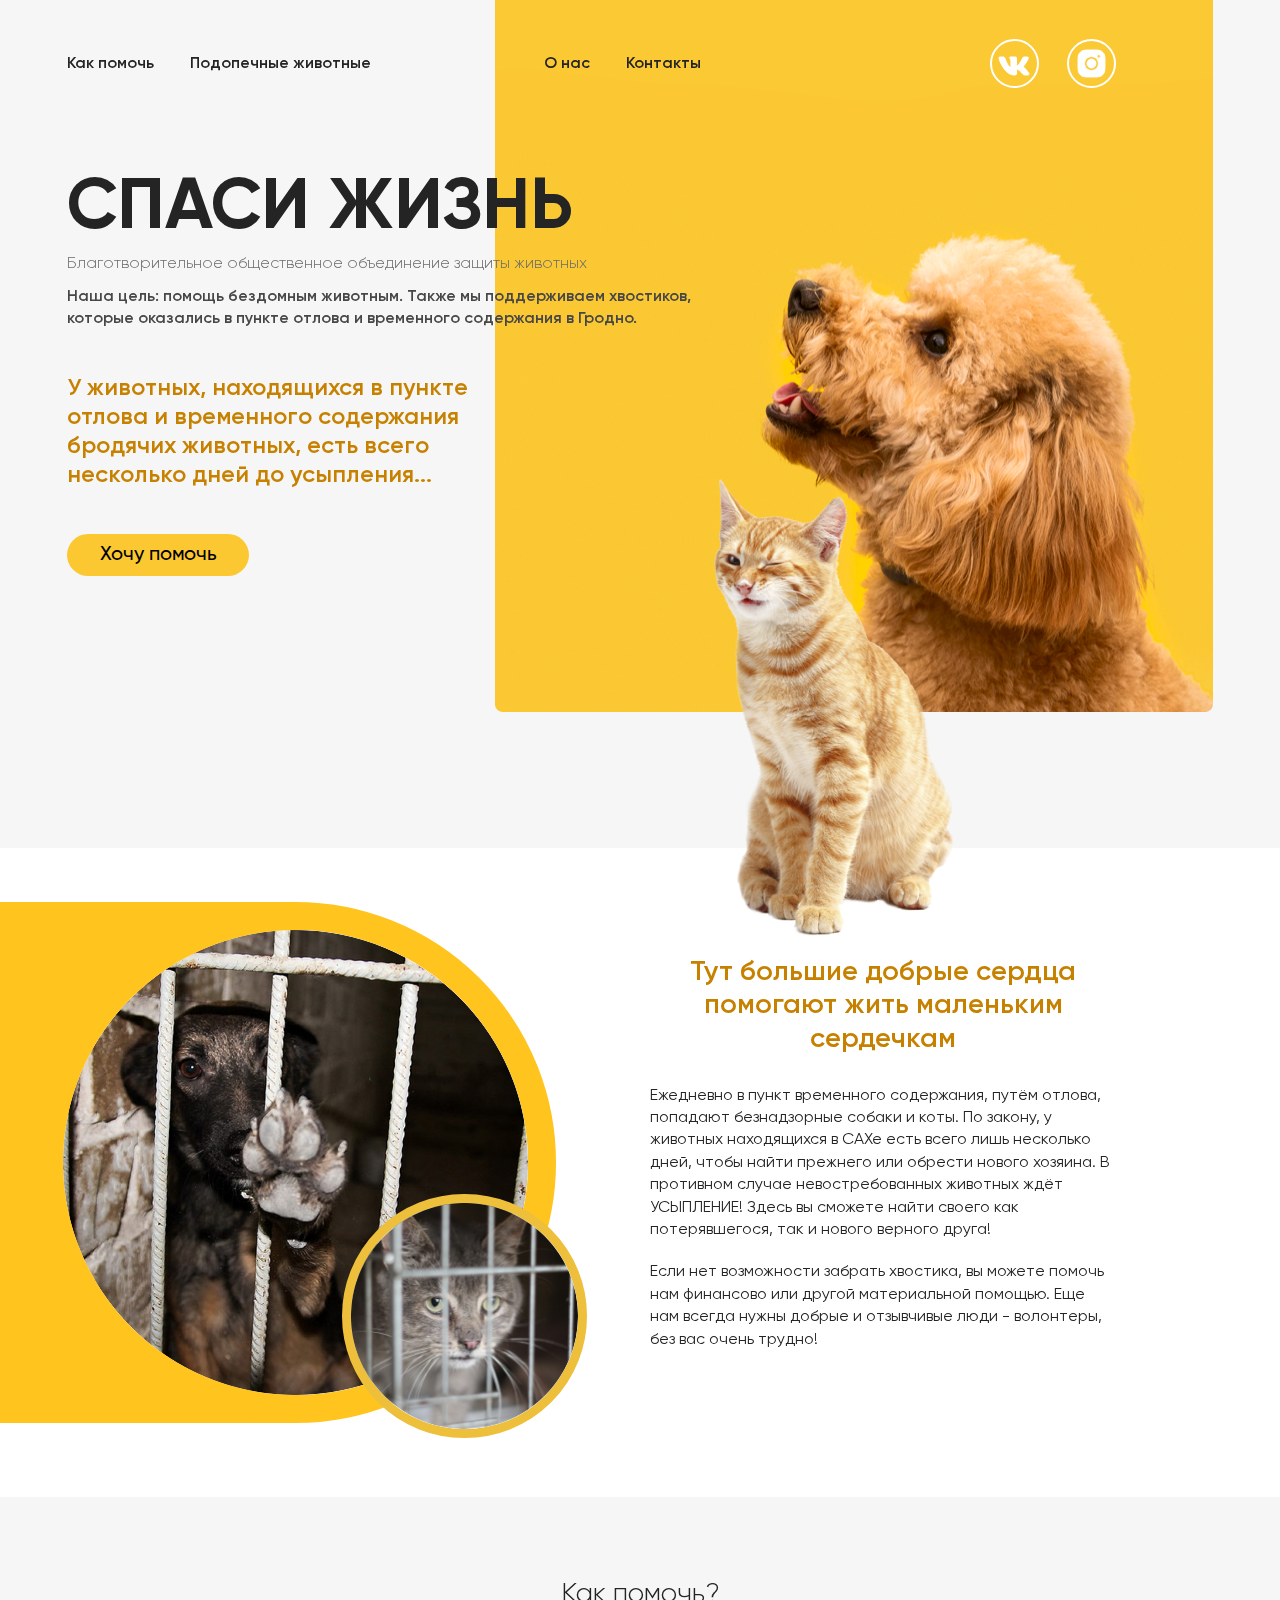
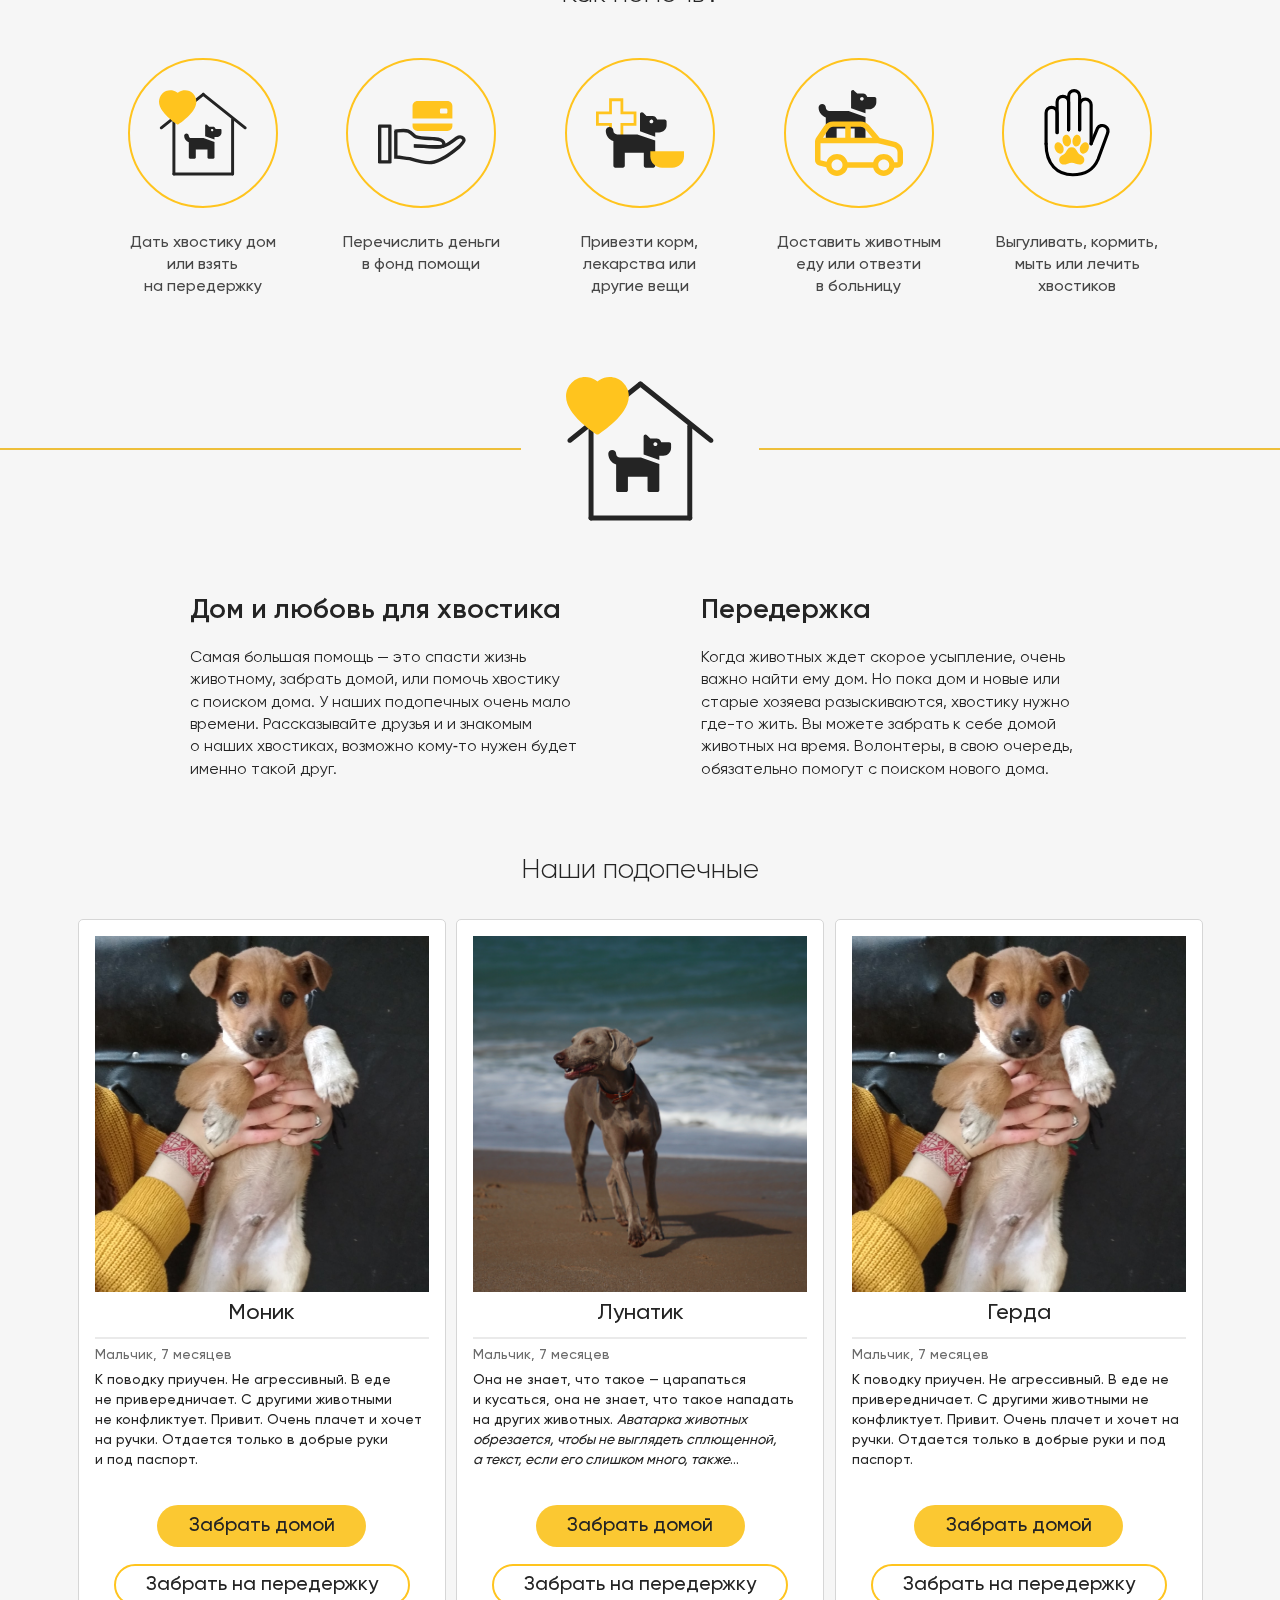
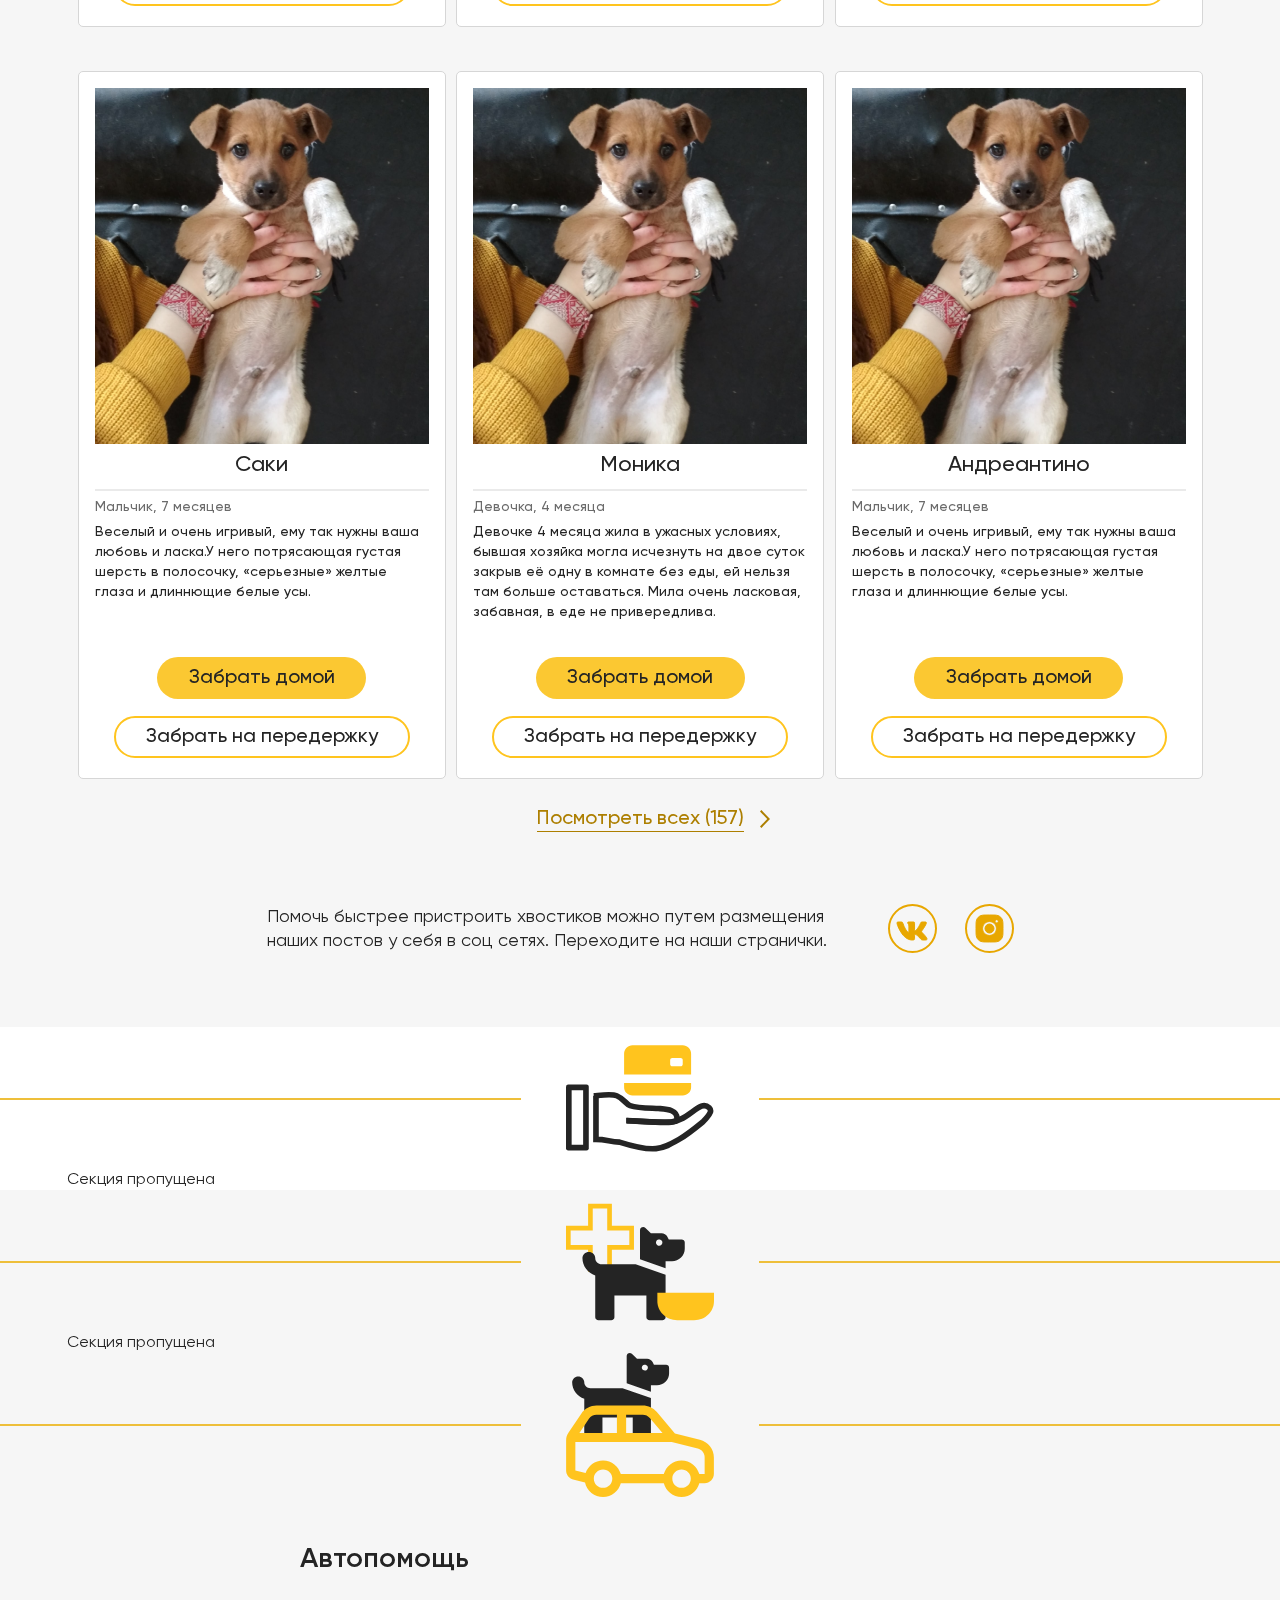
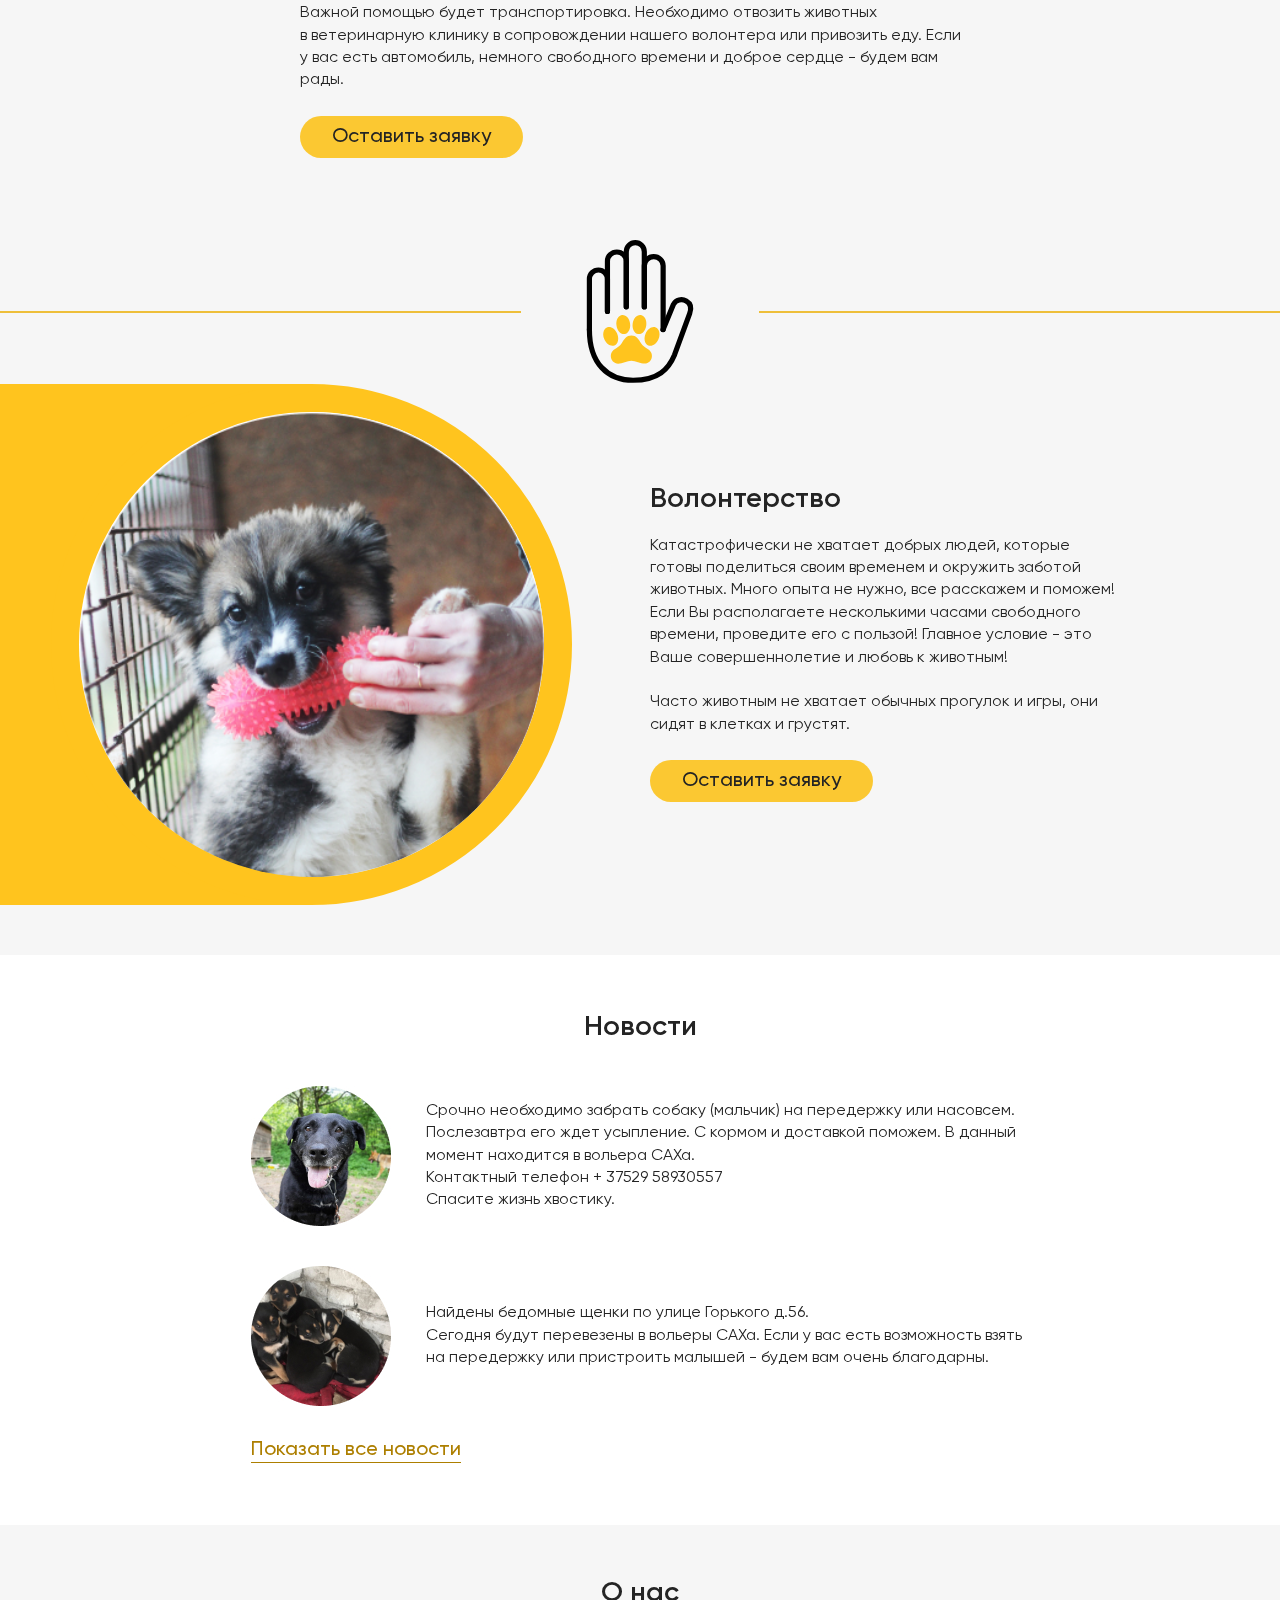
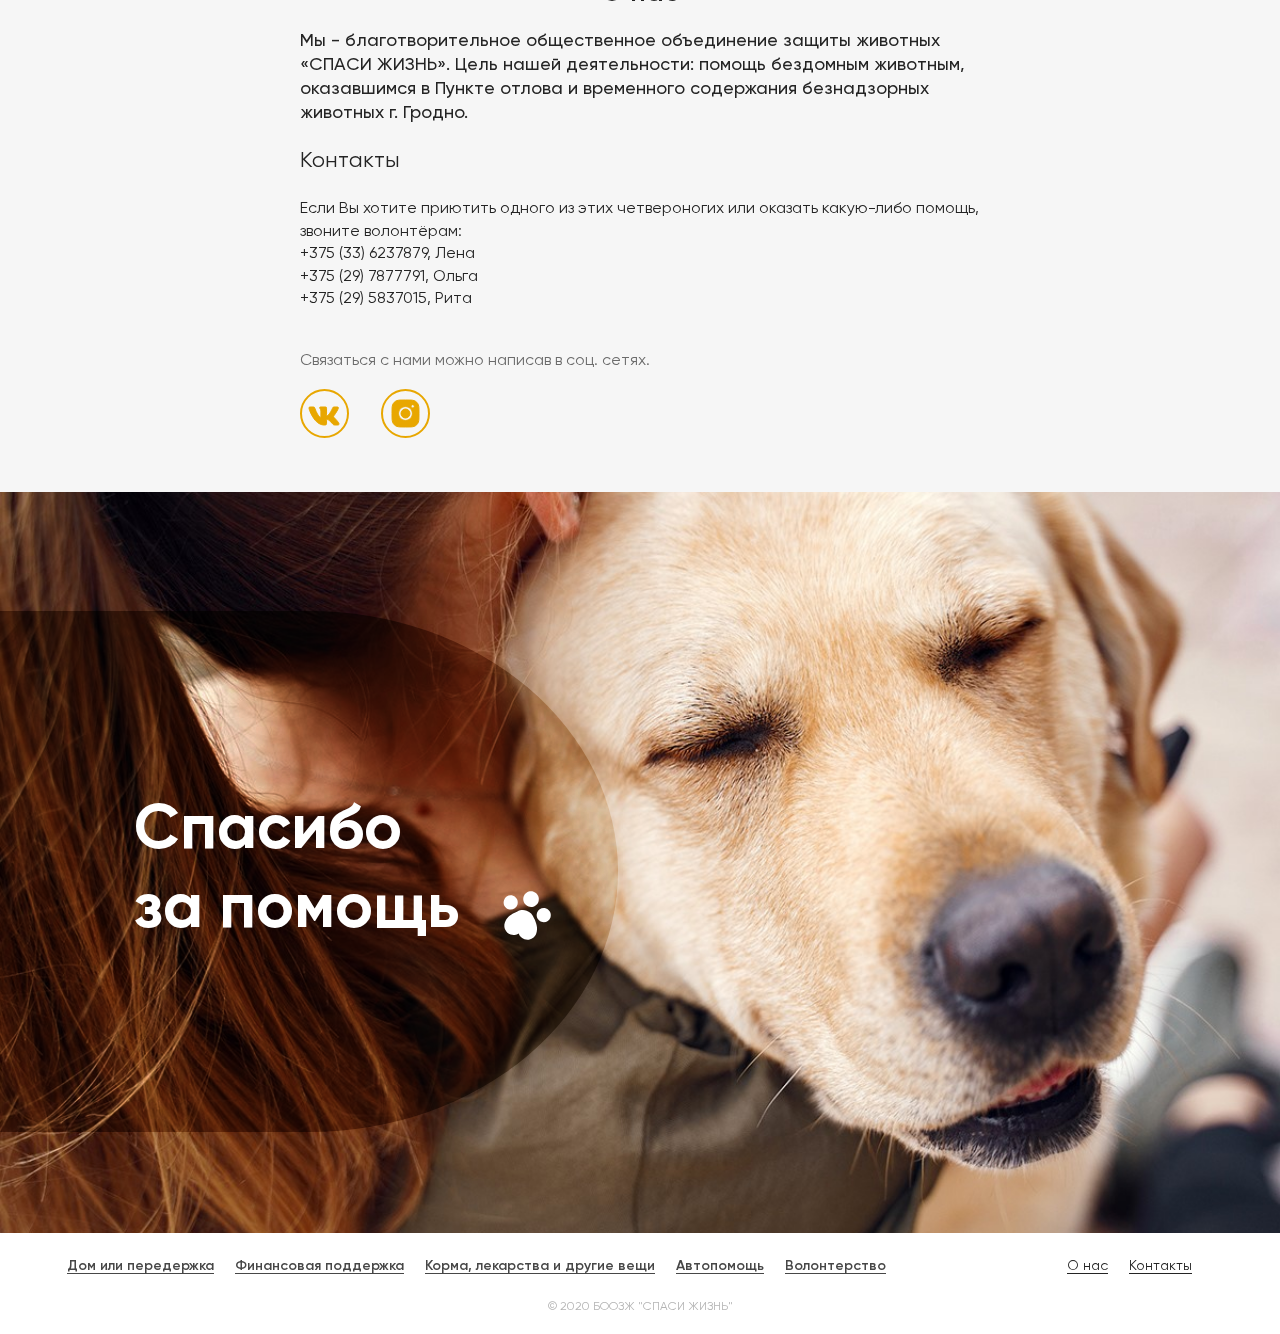
==== index.html @ 620176dd "feat: desc and volunteering sections implemented" ====
<!DOCTYPE html>
<html lang="ru">

<head>
  <meta charset="UTF-8">
  <meta name="viewport" content="width=device-width, initial-scale=1.0">
  <link rel="stylesheet" href="./assets/styles/style.css">
  <link rel="stylesheet" href="./assets/fonts/Gilroy/Gilroy.css">
  <title>Спаси жизнь</title>
</head>

<body>
  <div class="wrapper wrapper--bg-img">
    <picture class="bg-img">
      <source srcset="assets/images/bg-img/bg-img-xxs.jpg" media="(max-width: 549px)">
      <!-- * изначально тут стоял брекпоинт 639px (как и на макете), но я исправил на 549, чтобы на этих разрешениях иконка была на желтом фоне и ее было хорошо видно -->
      <source srcset="assets/images/bg-img/bg-img-xs.jpg" media="(max-width: 767px)">
      <source srcset="assets/images/bg-img/bg-img-sm.jpg" media="(max-width: 1023px)">
      <source srcset="assets/images/bg-img/bg-img-md.jpg" media="(max-width: 1269px)">
      <img srcset="assets/images/bg-img/bg-img.jpg">
    </picture>
  </div>

  <header class="header bg-grey">
    <div class="wrapper">
      <nav class="hamburger-menu">
        <svg width="24" height="16" viewBox="0 0 24 16" fill="none" xmlns="http://www.w3.org/2000/svg">
          <path d="M24 0V2.66667H0V0H24ZM0 16H24V13.3333H0V16ZM0 9.33333H24V6.66667H0V9.33333Z" fill="#242424" />
        </svg>
      </nav>

      <nav class="menu-group">
        <a class="menu-group__link" href="#">Как помочь</a>
        <a class="menu-group__link" href="#">Подопечные животные</a>
      </nav>

      <div class="header__right">
        <nav class="menu-group menu-group--right">
          <a class="menu-group__link" href="#">О нас</a>
          <a class="menu-group__link" href="#">Контакты</a>
        </nav>

        <div class="header__socials socials">
          <a href="https://vk.com/animalsgrodno" target="_blank">
            <div class="socials__icon socials__icon--vk">
              <svg viewBox="0 0 49 49" fill="none" xmlns="http://www.w3.org/2000/svg">
                <circle cx="24.5" cy="24.5" r="23.5" stroke-width="2" />
                <path
                  d="M38.3124 19.219C38.522 18.5157 38.3124 18 37.3213 18H34.0381C33.2027 18 32.821 18.4461 32.6114 18.9361C32.6114 18.9361 30.9421 23.0482 28.5766 25.7145C27.8131 26.4903 27.4643 26.7353 27.0481 26.7353C26.84 26.7353 26.5375 26.4903 26.5375 25.7871V19.219C26.5375 18.3751 26.2965 18 25.6003 18H20.4413C19.9203 18 19.6059 18.3902 19.6059 18.7622C19.6059 19.5607 20.7886 19.7453 20.9099 21.9956V26.8775C20.9099 27.9467 20.7197 28.1418 20.3005 28.1418C19.1882 28.1418 16.4814 24.0146 14.875 19.29C14.5621 18.372 14.2462 18.0015 13.4078 18.0015H10.1261C9.18738 18.0015 9.00024 18.4477 9.00024 18.9377C9.00024 19.8178 10.1126 24.1734 14.1818 29.934C16.8946 33.8676 20.7137 36 24.193 36C26.2785 36 26.536 35.5266 26.536 34.71V31.7367C26.536 30.79 26.7352 30.5994 27.3954 30.5994C27.8805 30.5994 28.7158 30.8474 30.6636 32.7424C32.8883 34.9897 33.2566 35.9985 34.5067 35.9985H37.7884C38.7256 35.9985 39.1942 35.5251 38.9247 34.5905C38.6298 33.6604 37.5668 32.3068 36.1565 30.7053C35.39 29.7918 34.2447 28.8088 33.8959 28.3173C33.4093 27.6836 33.5501 27.4038 33.8959 26.8412C33.8974 26.8427 37.8962 21.1533 38.3124 19.219Z" />
              </svg>
            </div>
          </a>
          <a href="https://www.instagram.com/animalsgrodno/" target="_blank">
            <div class="socials__icon socials__icon--inst">
              <svg viewBox="0 0 49 49" fill="none" xmlns="http://www.w3.org/2000/svg">
                <circle cx="24.5" cy="24.5" r="23.5" stroke-width="2" />
                <path
                  d="M24.4964 19.9981C22.0175 19.9981 19.9945 22.0211 19.9945 24.5C19.9945 26.9789 22.0175 29.0019 24.4964 29.0019C26.9752 29.0019 28.9982 26.9789 28.9982 24.5C28.9982 22.0211 26.9752 19.9981 24.4964 19.9981ZM37.9985 24.5C37.9985 22.6357 38.0154 20.7884 37.9107 18.9275C37.806 16.766 37.3129 14.8477 35.7324 13.2672C34.1485 11.6832 32.2336 11.1935 30.0722 11.0888C28.2079 10.9841 26.3606 11.001 24.4997 11.001C22.6355 11.001 20.7882 10.9841 18.9273 11.0888C16.7659 11.1935 14.8477 11.6866 13.2671 13.2672C11.6832 14.8511 11.1935 16.766 11.0888 18.9275C10.9841 20.7917 11.001 22.6391 11.001 24.5C11.001 26.3609 10.9841 28.2116 11.0888 30.0725C11.1935 32.234 11.6866 34.1523 13.2671 35.7328C14.851 37.3168 16.7659 37.8065 18.9273 37.9112C20.7916 38.0159 22.6389 37.999 24.4997 37.999C26.364 37.999 28.2113 38.0159 30.0722 37.9112C32.2336 37.8065 34.1518 37.3134 35.7324 35.7328C37.3163 34.1489 37.806 32.234 37.9107 30.0725C38.0188 28.2116 37.9985 26.3643 37.9985 24.5ZM24.4964 31.4268C20.6632 31.4268 17.5697 28.3332 17.5697 24.5C17.5697 20.6668 20.6632 17.5732 24.4964 17.5732C28.3295 17.5732 31.423 20.6668 31.423 24.5C31.423 28.3332 28.3295 31.4268 24.4964 31.4268ZM31.7067 18.9072C30.8118 18.9072 30.089 18.1845 30.089 17.2895C30.089 16.3945 30.8118 15.6718 31.7067 15.6718C32.6017 15.6718 33.3244 16.3945 33.3244 17.2895C33.3247 17.502 33.283 17.7125 33.2018 17.9089C33.1206 18.1053 33.0015 18.2837 32.8512 18.434C32.7009 18.5843 32.5225 18.7034 32.3261 18.7846C32.1297 18.8658 31.9192 18.9075 31.7067 18.9072Z" />
              </svg>
            </div>
          </a>
        </div>
      </div>
    </div>
  </header>

  <main>
    <section id="top-section" class="bg-grey">
      <div class="wrapper">
        <h1 class="top-section__title">
          СПАСИ ЖИЗНЬ
        </h1>
        <p class="top-section__subtitle">
          Благотворительное общественное объединение защиты животных
        </p>
        <p class="top-section__desc">
          Наша цель: помощь бездомным животным. Также мы&nbsp;поддерживаем хвостиков, которые оказались в&nbsp;пункте
          отлова и
          временного содержания в&nbsp;Гродно.
        </p>
        <p class="top-section__text">
          У&nbsp;животных, находящихся в&nbsp;пункте отлова и&nbsp;временного содержания бродячих животных, есть всего
          несколько дней
          до&nbsp;усыпления...
        </p>
        <a href="#" class="top-section__btn btn btn--explicit">
          Хочу помочь
        </a>
      </div>
    </section>

    <section id="desc-section">
      <div class="wrapper">
        <div class="side-image-wrapper side-image-wrapper--desc">
          <div
            class="side-image-wrapper__main-image side-image-wrapper__main-image--desc-section circle-image circle-image--big">
          </div>
          <div
            class="side-image-wrapper__secondary-image side-image-wrapper__secondary-image--desc-section circle-image circle-image--small">
          </div>
        </div>

        <div class="desc-section__content">
          <h3 class="desc-section__title">
            Тут большие добрые сердца помогают жить маленьким сердечкам
          </h3>

          <p class="desc-section__text">
            Ежедневно в пункт временного содержания, путём отлова, попадают безнадзорные собаки и коты. По закону, у
            животных находящихся в САХе есть всего лишь несколько дней, чтобы найти прежнего или обрести нового хозяина.
            В противном случае невостребованных животных ждёт УСЫПЛЕНИЕ! Здесь вы сможете найти своего как
            потерявшегося, так и нового верного друга!
          </p>

          <p class="desc-section__text">
            Если нет возможности забрать хвостика, вы можете помочь нам финансово или другой материальной помощью. Еще
            нам всегда нужны добрые и отзывчивые люди - волонтеры, без вас очень трудно!
          </p>
        </div>
      </div>
    </section>

    <section id="help-section" class="bg-grey">
      <div class="wrapper">
        <h2 class="help-section__title">
          Как помочь?
        </h2>

        <ul class="help-section__list">
          <li class="help-section__item">
            <a href="#" class="help-section__icon-wrapper home-icon"></a>
            <p>
              Дать хвостику дом или взять на&nbsp;передержку
            </p>
          </li>
          <li class="help-section__item">
            <a href="#" class="help-section__icon-wrapper charity-icon"></a>
            <p>
              Перечислить деньги в&nbsp;фонд помощи
            </p>
          </li>
          <li class="help-section__item">
            <a href="#" class="help-section__icon-wrapper medicine-icon"></a>
            <p>
              Привезти корм, лекарства или другие вещи
            </p>
          </li>
          <li class="help-section__item">
            <a href="#" class="help-section__icon-wrapper delivery-icon"></a>
            <p>
              Доставить животным еду или отвезти в&nbsp;больницу
            </p>
          </li>
          <li class="help-section__item">
            <a href="#" class="help-section__icon-wrapper care-icon"></a>
            <p>
              Выгуливать, кормить, мыть или лечить хвостиков
            </p>
          </li>
        </ul>
      </div>
    </section>

    <div class="separator bg-grey">
      <div class="separator__icon home-icon"></div>
    </div>

    <section id="home-section" class="bg-grey">
      <div class="wrapper">
        <div class="home-section__block">
          <h3>
            Дом и&nbsp;любовь для хвостика
          </h3>
          <p>
            Самая большая помощь&nbsp;&mdash; это спасти жизнь животному, забрать домой, или помочь хвостику
            с&nbsp;поиском дома. У
            наших подопечных очень мало времени. Рассказывайте друзья и&nbsp;и&nbsp;знакомым о&nbsp;наших хвостиках,
            возможно
            кому&#8209;то
            нужен будет именно такой друг.
          </p>
        </div>
        <div class="home-section__block">
          <h3>
            Передержка
          </h3>
          <p>
            Когда животных ждет скорое усыпление, очень важно найти ему дом. Но&nbsp;пока дом и&nbsp;новые или старые
            хозяева
            разыскиваются, хвостику нужно где-то жить. Вы&nbsp;можете забрать к&nbsp;себе домой животных на&nbsp;время.
            Волонтеры, в
            свою очередь, обязательно помогут с&nbsp;поиском нового дома.
          </p>
        </div>
      </div>
    </section>

    <section id="pets-section" class="bg-grey">
      <div class="wrapper">
        <h3 class="pets-section__title">
          Наши подопечные
        </h3>

        <ul class="pets-section__catalog">
          <li>
            <article class="pets-section__card">
              <div class="avatar-wrapper">
                <img class="avatar" src="assets/images/pets/dog1.png">
              </div>
              <header>
                <h4 class="pet-name">
                  Моник
                </h4>
                <p class="pet-meta">
                  Мальчик, 7 месяцев
                </p>
              </header>
              <p class="pet-desc">
                К&nbsp;поводку приучен. Не&nbsp;агрессивный. В&nbsp;еде не&nbsp;привередничает. С&nbsp;другими животными
                не&nbsp;конфликтует. Привит.
                Очень плачет и&nbsp;хочет на&nbsp;ручки. Отдается только в&nbsp;добрые руки и&nbsp;под паспорт.
              </p>
              <div class="pets-section__btn-group">
                <button class="btn btn--explicit">
                  Забрать домой
                </button>
                <button class="btn btn--regular">
                  Забрать на передержку
                </button>
              </div>
            </article>
          </li>

          <li>
            <article class="pets-section__card">
              <div class="avatar-wrapper">
                <img class="avatar" src="assets/images/pets/dog2.jpg">
              </div>
              <header>
                <h4 class="pet-name">
                  Лунатик
                </h4>
                <p class="pet-meta">
                  Мальчик, 7 месяцев
                </p>
              </header>
              <p class="pet-desc">
                Она не&nbsp;знает, что такое&nbsp;&mdash; царапаться и&nbsp;кусаться, она не&nbsp;знает, что такое
                нападать на&nbsp;других животных.
                <i>Аватарка животных обрезается, чтобы не&nbsp;выглядеть сплющенной, а&nbsp;текст, если его слишком
                  много, также
                  обрезается и&nbsp;оканчивается многоточием.</i>
              </p>
              <div class="pets-section__btn-group">
                <button class="btn btn--explicit">
                  Забрать домой
                </button>
                <button class="btn btn--regular">
                  Забрать на передержку
                </button>
              </div>
            </article>
          </li>

          <li>
            <article class="pets-section__card">
              <div class="avatar-wrapper">
                <img class="avatar" src="assets/images/pets/dog1.png">
              </div>
              <header>
                <h4 class="pet-name">
                  Герда
                </h4>
                <p class="pet-meta">
                  Мальчик, 7 месяцев
                </p>
              </header>
              <p class="pet-desc">
                К поводку приучен. Не агрессивный. В еде не привередничает. С другими животными не конфликтует. Привит.
                Очень плачет и хочет на ручки. Отдается только в добрые руки и под паспорт.
              </p>
              <div class="pets-section__btn-group">
                <button class="btn btn--explicit">
                  Забрать домой
                </button>
                <button class="btn btn--regular">
                  Забрать на передержку
                </button>
              </div>
            </article>
          </li>

          <li>
            <article class="pets-section__card">
              <div class="avatar-wrapper">
                <img class="avatar" src="assets/images/pets/dog1.png">
              </div>
              <header>
                <h4 class="pet-name">
                  Саки
                </h4>
                <p class="pet-meta">
                  Мальчик, 7 месяцев
                </p>
              </header>
              <p class="pet-desc">
                Веселый и очень игривый, ему так нужны ваша любовь и ласка.У него потрясающая густая шерсть в полосочку,
                «серьезные» желтые глаза и длиннющие белые усы.
              </p>
              <div class="pets-section__btn-group">
                <button class="btn btn--explicit">
                  Забрать домой
                </button>
                <button class="btn btn--regular">
                  Забрать на передержку
                </button>
              </div>
            </article>
          </li>

          <li>
            <article class="pets-section__card">
              <div class="avatar-wrapper">
                <img class="avatar" src="assets/images/pets/dog1.png">
              </div>
              <header>
                <h4 class="pet-name">
                  Моника
                </h4>
                <p class="pet-meta">
                  Девочка, 4 месяца
                </p>
              </header>
              <p class="pet-desc">
                Девочке 4 месяца жила в ужасных условиях, бывшая хозяйка могла исчезнуть на двое суток закрыв её одну в
                комнате без еды, ей нельзя там больше оставаться. Мила очень ласковая, забавная, в еде не привередлива.
              </p>
              <div class="pets-section__btn-group">
                <button class="btn btn--explicit">
                  Забрать домой
                </button>
                <button class="btn btn--regular">
                  Забрать на передержку
                </button>
              </div>
            </article>
          </li>

          <li>
            <article class="pets-section__card">
              <div class="avatar-wrapper">
                <img class="avatar" src="assets/images/pets/dog1.png">
              </div>
              <header>
                <h4 class="pet-name">
                  Андреантино
                </h4>
                <p class="pet-meta">
                  Мальчик, 7 месяцев
                </p>
              </header>
              <p class="pet-desc">
                Веселый и очень игривый, ему так нужны ваша любовь и ласка.У него потрясающая густая шерсть в полосочку,
                «серьезные» желтые глаза и длиннющие белые усы.
              </p>
              <div class="pets-section__btn-group">
                <button class="btn btn--explicit">
                  Забрать домой
                </button>
                <button class="btn btn--regular">
                  Забрать на передержку
                </button>
              </div>
            </article>
          </li>
        </ul>

        <a class="link link--pets-section" href="#">
          Посмотреть всех (157)
        </a>

        <div class="promotion-block">
          <p>
            Помочь быстрее пристроить хвостиков можно путем размещения наших постов у&nbsp;себя в&nbsp;соц сетях.
            Переходите на
            наши странички.
          </p>

          <div class="pets-section__socials socials">
            <a href="https://vk.com/animalsgrodno" target="_blank">
              <div class="socials__icon socials__icon--vk-yellow">
                <svg viewBox="0 0 49 49" fill="none" xmlns="http://www.w3.org/2000/svg">
                  <circle cx="24.5" cy="24.5" r="23.5" stroke-width="2" />
                  <path
                    d="M38.3124 19.219C38.522 18.5157 38.3124 18 37.3213 18H34.0381C33.2027 18 32.821 18.4461 32.6114 18.9361C32.6114 18.9361 30.9421 23.0482 28.5766 25.7145C27.8131 26.4903 27.4643 26.7353 27.0481 26.7353C26.84 26.7353 26.5375 26.4903 26.5375 25.7871V19.219C26.5375 18.3751 26.2965 18 25.6003 18H20.4413C19.9203 18 19.6059 18.3902 19.6059 18.7622C19.6059 19.5607 20.7886 19.7453 20.9099 21.9956V26.8775C20.9099 27.9467 20.7197 28.1418 20.3005 28.1418C19.1882 28.1418 16.4814 24.0146 14.875 19.29C14.5621 18.372 14.2462 18.0015 13.4078 18.0015H10.1261C9.18738 18.0015 9.00024 18.4477 9.00024 18.9377C9.00024 19.8178 10.1126 24.1734 14.1818 29.934C16.8946 33.8676 20.7137 36 24.193 36C26.2785 36 26.536 35.5266 26.536 34.71V31.7367C26.536 30.79 26.7352 30.5994 27.3954 30.5994C27.8805 30.5994 28.7158 30.8474 30.6636 32.7424C32.8883 34.9897 33.2566 35.9985 34.5067 35.9985H37.7884C38.7256 35.9985 39.1942 35.5251 38.9247 34.5905C38.6298 33.6604 37.5668 32.3068 36.1565 30.7053C35.39 29.7918 34.2447 28.8088 33.8959 28.3173C33.4093 27.6836 33.5501 27.4038 33.8959 26.8412C33.8974 26.8427 37.8962 21.1533 38.3124 19.219Z" />
                </svg>
              </div>
            </a>
            <a href="https://www.instagram.com/animalsgrodno/" target="_blank">
              <div class="socials__icon socials__icon--inst-yellow">
                <svg viewBox="0 0 49 49" fill="none" xmlns="http://www.w3.org/2000/svg">
                  <circle cx="24.5" cy="24.5" r="23.5" stroke-width="2" />
                  <path
                    d="M24.4964 19.9981C22.0175 19.9981 19.9945 22.0211 19.9945 24.5C19.9945 26.9789 22.0175 29.0019 24.4964 29.0019C26.9752 29.0019 28.9982 26.9789 28.9982 24.5C28.9982 22.0211 26.9752 19.9981 24.4964 19.9981ZM37.9985 24.5C37.9985 22.6357 38.0154 20.7884 37.9107 18.9275C37.806 16.766 37.3129 14.8477 35.7324 13.2672C34.1485 11.6832 32.2336 11.1935 30.0722 11.0888C28.2079 10.9841 26.3606 11.001 24.4997 11.001C22.6355 11.001 20.7882 10.9841 18.9273 11.0888C16.7659 11.1935 14.8477 11.6866 13.2671 13.2672C11.6832 14.8511 11.1935 16.766 11.0888 18.9275C10.9841 20.7917 11.001 22.6391 11.001 24.5C11.001 26.3609 10.9841 28.2116 11.0888 30.0725C11.1935 32.234 11.6866 34.1523 13.2671 35.7328C14.851 37.3168 16.7659 37.8065 18.9273 37.9112C20.7916 38.0159 22.6389 37.999 24.4997 37.999C26.364 37.999 28.2113 38.0159 30.0722 37.9112C32.2336 37.8065 34.1518 37.3134 35.7324 35.7328C37.3163 34.1489 37.806 32.234 37.9107 30.0725C38.0188 28.2116 37.9985 26.3643 37.9985 24.5ZM24.4964 31.4268C20.6632 31.4268 17.5697 28.3332 17.5697 24.5C17.5697 20.6668 20.6632 17.5732 24.4964 17.5732C28.3295 17.5732 31.423 20.6668 31.423 24.5C31.423 28.3332 28.3295 31.4268 24.4964 31.4268ZM31.7067 18.9072C30.8118 18.9072 30.089 18.1845 30.089 17.2895C30.089 16.3945 30.8118 15.6718 31.7067 15.6718C32.6017 15.6718 33.3244 16.3945 33.3244 17.2895C33.3247 17.502 33.283 17.7125 33.2018 17.9089C33.1206 18.1053 33.0015 18.2837 32.8512 18.434C32.7009 18.5843 32.5225 18.7034 32.3261 18.7846C32.1297 18.8658 31.9192 18.9075 31.7067 18.9072Z" />
                </svg>
              </div>
            </a>
          </div>
        </div>
      </div>
    </section>

    <section id="finance-section">
      <div class="separator">
        <div class="separator__icon charity-icon"></div>
      </div>

      <div class="wrapper">
        Секция пропущена
      </div>
    </section>

    <section id="medicine-section" class="bg-grey">
      <div class="separator">
        <div class="separator__icon medicine-icon"></div>
      </div>

      <div class="wrapper">
        Секция пропущена
      </div>
    </section>

    <div class="separator bg-grey">
      <div class="separator__icon delivery-icon"></div>
    </div>

    <section id="delivery-section" class="bg-grey">
      <div class="wrapper">
        <h3 class="delivery-section__title">
          Автопомощь
        </h3>

        <p class="delivery-section__text">
          Важной помощью будет транспортировка. Необходимо отвозить животных в&nbsp;ветеринарную клинику
          в&nbsp;сопровождении
          нашего волонтера или привозить еду. Если у&nbsp;вас есть автомобиль, немного свободного времени и&nbsp;доброе
          сердце -
          будем вам рады.
        </p>

        <button class="delivery-section__btn btn btn--explicit">
          Оставить заявку
        </button>
      </div>
    </section>

    <div class="separator bg-grey">
      <div class="separator__icon care-icon"></div>
    </div>

    <section id="volunteering-section" class="bg-grey">
      <div class="wrapper">
        <div class="side-image-wrapper side-image-wrapper--volunteering">
          <div
            class="side-image-wrapper__main-image side-image-wrapper__main-image--volunteering-section circle-image circle-image--big">
          </div>
        </div>

        <div class="volunteering-section__content">
          <h3 class="volunteering-section__title">
            Волонтерство
          </h3>

          <p class="volunteering-section__text">
            Катастрофически не хватает добрых людей, которые готовы поделиться своим временем и окружить заботой
            животных. Много опыта не нужно, все расскажем и поможем! Если Вы располагаете несколькими часами свободного
            времени, проведите его с пользой! Главное условие - это Ваше совершеннолетие и любовь к животным!
            <br><br>
            Часто животным не хватает обычных прогулок и игры, они сидят в клетках и грустят.
          </p>

          <a class="volunteering-section__btn btn btn--explicit">
            Оставить заявку
          </a>
        </div>
      </div>
    </section>

    <section id="news-section">
      <div class="wrapper">
        <h3 class="news-section__title">
          Новости
        </h3>

        <ul class="news-section__content">
          <li>
            <article class="news-block">
              <img class="news-block__img" src="assets/images/news/news-img-1.jpg" alt="">
              <p class="news-block__text">
                Срочно необходимо забрать собаку (мальчик) на передержку или насовсем. Послезавтра его ждет усыпление. С
                кормом и доставкой поможем. В данный момент находится в вольера САХа. <br>
                Контактный телефон + 37529 58930557 <br>
                Спасите жизнь хвостику.
              </p>
            </article>
          </li>
          <li>
            <article class="news-block">
              <img class="news-block__img" src="assets/images/news/news-img-2.jpg" alt="">
              <p class="news-block__text">
                Найдены бедомные щенки по улице Горького д.56. <br> Сегодня будут перевезены в вольеры САХа. Если у вас
                есть
                возможность взять на передержку или пристроить малышей - будем вам очень благодарны.
              </p>
            </article>
          </li>
        </ul>

        <a href="#" class="news-section__link link">
          Показать все новости
        </a>
      </div>
    </section>

    <section id="about-section" class="bg-grey">
      <div class="wrapper">
        <h3 class="about-section__title">
          О нас
        </h3>

        <p class="about-section__text">
          Мы - благотворительное общественное объединение защиты животных «СПАСИ ЖИЗНЬ». Цель нашей деятельности: помощь
          бездомным животным, оказавшимся в Пункте отлова и временного содержания безнадзорных животных г. Гродно.
        </p>

        <h4 class="about-section__subtitle">
          Контакты
        </h4>

        <p class="about-section__contacts">
          Если Вы хотите приютить одного из этих четвероногих или оказать какую-либо помощь, звоните волонтёрам: <br>
          +375 (33) 6237879, Лена <br>
          +375 (29) 7877791, Ольга <br>
          +375 (29) 5837015, Рита
        </p>

        <div class="about-section__socials-block">
          <p>
            Связаться с нами можно написав в соц. сетях.
          </p>

          <div class="about-section__socials socials">
            <a href="https://vk.com/animalsgrodno" target="_blank">
              <div class="socials__icon socials__icon--vk-yellow">
                <svg viewBox="0 0 49 49" fill="none" xmlns="http://www.w3.org/2000/svg">
                  <circle cx="24.5" cy="24.5" r="23.5" stroke-width="2" />
                  <path
                    d="M38.3124 19.219C38.522 18.5157 38.3124 18 37.3213 18H34.0381C33.2027 18 32.821 18.4461 32.6114 18.9361C32.6114 18.9361 30.9421 23.0482 28.5766 25.7145C27.8131 26.4903 27.4643 26.7353 27.0481 26.7353C26.84 26.7353 26.5375 26.4903 26.5375 25.7871V19.219C26.5375 18.3751 26.2965 18 25.6003 18H20.4413C19.9203 18 19.6059 18.3902 19.6059 18.7622C19.6059 19.5607 20.7886 19.7453 20.9099 21.9956V26.8775C20.9099 27.9467 20.7197 28.1418 20.3005 28.1418C19.1882 28.1418 16.4814 24.0146 14.875 19.29C14.5621 18.372 14.2462 18.0015 13.4078 18.0015H10.1261C9.18738 18.0015 9.00024 18.4477 9.00024 18.9377C9.00024 19.8178 10.1126 24.1734 14.1818 29.934C16.8946 33.8676 20.7137 36 24.193 36C26.2785 36 26.536 35.5266 26.536 34.71V31.7367C26.536 30.79 26.7352 30.5994 27.3954 30.5994C27.8805 30.5994 28.7158 30.8474 30.6636 32.7424C32.8883 34.9897 33.2566 35.9985 34.5067 35.9985H37.7884C38.7256 35.9985 39.1942 35.5251 38.9247 34.5905C38.6298 33.6604 37.5668 32.3068 36.1565 30.7053C35.39 29.7918 34.2447 28.8088 33.8959 28.3173C33.4093 27.6836 33.5501 27.4038 33.8959 26.8412C33.8974 26.8427 37.8962 21.1533 38.3124 19.219Z" />
                </svg>
              </div>
            </a>
            <a href="https://www.instagram.com/animalsgrodno/" target="_blank">
              <div class="socials__icon socials__icon--inst-yellow">
                <svg viewBox="0 0 49 49" fill="none" xmlns="http://www.w3.org/2000/svg">
                  <circle cx="24.5" cy="24.5" r="23.5" stroke-width="2" />
                  <path
                    d="M24.4964 19.9981C22.0175 19.9981 19.9945 22.0211 19.9945 24.5C19.9945 26.9789 22.0175 29.0019 24.4964 29.0019C26.9752 29.0019 28.9982 26.9789 28.9982 24.5C28.9982 22.0211 26.9752 19.9981 24.4964 19.9981ZM37.9985 24.5C37.9985 22.6357 38.0154 20.7884 37.9107 18.9275C37.806 16.766 37.3129 14.8477 35.7324 13.2672C34.1485 11.6832 32.2336 11.1935 30.0722 11.0888C28.2079 10.9841 26.3606 11.001 24.4997 11.001C22.6355 11.001 20.7882 10.9841 18.9273 11.0888C16.7659 11.1935 14.8477 11.6866 13.2671 13.2672C11.6832 14.8511 11.1935 16.766 11.0888 18.9275C10.9841 20.7917 11.001 22.6391 11.001 24.5C11.001 26.3609 10.9841 28.2116 11.0888 30.0725C11.1935 32.234 11.6866 34.1523 13.2671 35.7328C14.851 37.3168 16.7659 37.8065 18.9273 37.9112C20.7916 38.0159 22.6389 37.999 24.4997 37.999C26.364 37.999 28.2113 38.0159 30.0722 37.9112C32.2336 37.8065 34.1518 37.3134 35.7324 35.7328C37.3163 34.1489 37.806 32.234 37.9107 30.0725C38.0188 28.2116 37.9985 26.3643 37.9985 24.5ZM24.4964 31.4268C20.6632 31.4268 17.5697 28.3332 17.5697 24.5C17.5697 20.6668 20.6632 17.5732 24.4964 17.5732C28.3295 17.5732 31.423 20.6668 31.423 24.5C31.423 28.3332 28.3295 31.4268 24.4964 31.4268ZM31.7067 18.9072C30.8118 18.9072 30.089 18.1845 30.089 17.2895C30.089 16.3945 30.8118 15.6718 31.7067 15.6718C32.6017 15.6718 33.3244 16.3945 33.3244 17.2895C33.3247 17.502 33.283 17.7125 33.2018 17.9089C33.1206 18.1053 33.0015 18.2837 32.8512 18.434C32.7009 18.5843 32.5225 18.7034 32.3261 18.7846C32.1297 18.8658 31.9192 18.9075 31.7067 18.9072Z" />
                </svg>
              </div>
            </a>
          </div>
        </div>
      </div>
    </section>

    <section class="banner-section">
      <div class="banner-section__side-container">
        <div class="banner-section__side-bg"></div>
        <p class="banner-section__text">
          Спасибо <br>
          за помощь
        </p>
      </div>
    </section>
  </main>

  <footer id="footer">
    <div class="wrapper">
      <nav class="footer__nav">
        <ul class="footer__link-list footer__link-list--left">
          <li>
            <a href="#">
              Дом или передержка
            </a>
          </li>
          <li>
            <a href="#">
              Финансовая поддержка
            </a>
          </li>
          <li>
            <a href="#">
              Корма, лекарства и другие вещи
            </a>
          </li>
          <li>
            <a href="#">
              Автопомощь
            </a>
          </li>
          <li>
            <a href="#">
              Волонтерство
            </a>
          </li>
        </ul>

        <ul class="footer__link-list footer__link-list--right">
          <li>
            <a href="#">
              О нас
            </a>
          </li>
          <li>
            <a href="#">
              Контакты
            </a>
          </li>
        </ul>
      </nav>

      <p class="copyright">
        © 2020 БООЗЖ "СПАСИ ЖИЗНЬ"
      </p>
    </div>
  </footer>
</body>

</html>
---- assets/styles/style.css ----
/* ? STYLE RESET */

* {
  margin: 0;
  padding: 0;
  box-sizing: border-box;
}

html {
  font-size: 100%;
}

a {
  text-decoration: none;
  color: inherit;
}

li {
  list-style-type: none;
}

/* ? STYLES */

/* common page styles and global classes */

body,
button {
  font-family: "Gilroy", "Arial";
  /* font fall-back */
  color: #242424;
  /* самый распространенный цвет текста */
}

button {
  cursor: pointer;
}

.wrapper {
  margin: 0 auto;
}

.wrapper--bg-img {
  position: relative;
}

.bg-img {
  position: absolute;
  right: 0;
}

.btn {
  display: block;
  border-radius: 58px;
  font-weight: 500;
  text-align: center;
}

.btn--explicit {
  background: #fbc832;
  border: none;
}

.btn--regular {
  background: #fff;
  border: 2px solid #ffc41e;
}

.link {
  display: block;
  width: -webkit-fit-content;
  width: -moz-fit-content;
  width: fit-content;
  font-weight: 500;
  font-size: 20px;
  color: #AD7F00;
  border-bottom: 1px solid #AD7F00;
  margin: 0 auto;
}

/* ? header */

.bg-grey {
  background: #f6f6f6;
  /* серый фон для секций и сепараторов */
}

.hamburger-menu,
.menu-group,
.header__socials,
.top-section__title,
.top-section__subtitle,
.top-section__desc,
.top-section__text,
.top-section__btn {
  position: relative;
  /* Чтобы контент вылез перед картинкой */
}

.header .wrapper {
  -webkit-box-pack: justify;
  -ms-flex-pack: justify;
  justify-content: space-between;
}

.header .wrapper,
.header__right {
  -webkit-box-align: center;
  -ms-flex-align: center;
  align-items: center;
  display: -webkit-box;
  display: -ms-flexbox;
  display: flex;
}

.menu-group {
  display: none;
}

.menu-group__link {
  margin-right: 32px;
  font-weight: 600;
}

.socials {
  display: -webkit-box;
  display: -ms-flexbox;
  display: flex;
  width: -webkit-fit-content;
  width: -moz-fit-content;
  width: fit-content;
}

.socials__icon--vk,
.socials__icon--inst {
  stroke: white;
}

.socials__icon--vk path,
.socials__icon--inst path {
  fill: white;
}

.socials__icon--vk-yellow,
.socials__icon--inst-yellow {
  stroke: #E8A700;
}

.socials__icon--vk-yellow path,
.socials__icon--inst-yellow path {
  fill: #E8A700;
}

.socials__icon {
  background-size: 100% 100%;
}

/* ? top-section */

.top-section__title {
  font-weight: 700;
}

.top-section__subtitle {
  color: #6b6b6b;
  font-weight: 300;
}

.top-section__desc {
  color: #474747;
  font-weight: 600;
}

.top-section__text {
  color: #c78100;
  font-weight: 600;
}

/* ? desc-section */

.side-image-wrapper {
  position: relative;
}

.side-image-wrapper::before {
  content: '';
  width: 100vw;
  position: absolute;
  right: 50%;
  top: 0;
  bottom: 0;
  background-color: #FFC41E;
}

.side-image-wrapper__main-image {
  position: relative;
}

.side-image-wrapper__main-image--desc-section::after {
  background: url(../images/side-images/dog1.jpg);
  background-size: 100% 100%;
}

.side-image-wrapper__secondary-image {
  position: absolute;
  top: auto;
  left: auto;
  bottom: -3%;
  right: -6%;
  width: 47%;
}

.side-image-wrapper__secondary-image--desc-section::after {
  background: url(../images/side-images/cat1.jpg);
  background-size: 100% 100%;
}

.circle-image {
  border-radius: 50%;
  overflow: hidden;
}

.circle-image::after {
  content: '';
  display: block;
  padding-bottom: 100%;
  height: 0;
}

.desc-section__title {
  font-weight: 600;
  text-align: center;
  color: #C78100;
}

/* ? help-section */

.help-section__title {
  font-weight: 300;
  text-align: center;
}

.help-section__list {
  display: -webkit-box;
  display: -ms-flexbox;
  display: flex;
  -ms-flex-wrap: wrap;
  flex-wrap: wrap;
  -webkit-box-pack: space-evenly;
  -ms-flex-pack: space-evenly;
  justify-content: space-evenly;
}

.help-section__list p {
  /* Возможно для этого p нужно придумать название класса по БЭМ */
  text-align: center;
  font-weight: 500;
  color: #474747;
}

/* вставка декоративных иконок */

.home-icon {
  background: url(../images/icons/home.svg) no-repeat;
}

.charity-icon {
  background: url(../images/icons/charity.svg) no-repeat;
}

.medicine-icon {
  background: url(../images/icons/medicine.svg) no-repeat;
}

.delivery-icon {
  background: url(../images/icons/delivery.svg) no-repeat;
}

.care-icon {
  background: url(../images/icons/care.svg) no-repeat;
}

.help-section__icon-wrapper {
  display: block;
  border-radius: 50%;
  border: 2px solid #FFC41E;
  margin: 0 auto;
  /* размеры и позиционирование иконок в секции "Как помочь" */
  background-size: 60% 60%;
  background-position: 50%;
}

/* ? separators */

.separator {
  display: -webkit-box;
  display: -ms-flexbox;
  display: flex;
  -webkit-box-align: center;
  -ms-flex-align: center;
  align-items: center;
}

.separator::before,
.separator::after {
  content: "";
  -webkit-box-flex: 1;
  -ms-flex: 1;
  flex: 1;
  /* для того, чтобы сепараторы занимали все свободное пространство */
  height: 2px;
  background-color: #EEBF3A;
}

.separator__icon {
  background-size: 100% 100%;
}

/* ? home-section */

.home-section__block h3 {
  font-weight: 600;
}

/* ? pets-section */

.pets-section__title {
  font-weight: 300;
  text-align: center;
}

.pets-section__catalog {
  display: -webkit-box;
  display: -ms-flexbox;
  display: flex;
  -ms-flex-wrap: wrap;
  flex-wrap: wrap;
  -webkit-box-pack: space-evenly;
  -ms-flex-pack: space-evenly;
  justify-content: space-evenly;
}

.pets-section__card {
  background: #fff;
  border: 1px solid #D6D6D6;
  border-radius: 5px;
  margin-right: auto;
  /* ! объединить свойства */
  margin-left: auto;
}

/* .avatar-wrapper {
  overflow: hidden;
  тут не нужно обрезать картинку так как я все равно задаю ей размеры 100% и она никогда не будет вылазить за пределы обертки
} */

.avatar {
  width: 100%;
  height: 100%;
  -o-object-fit: cover;
  object-fit: cover;
  /* чтобы картинку не плющило (обрезание картинки) */
}

.pet-name {
  font-weight: 500;
  font-size: 22px;
  text-align: center;
  border-bottom: 2px solid rgba(214, 214, 214, 0.5);
}

.pet-meta {
  font-weight: 500;
  font-size: 14px;
  color: #6B6B6B;
}

.pet-desc {
  -webkit-line-clamp: 5;
  /* ? Число отображаемых строк */
  display: -webkit-box;
  /* ? Включаем флексбоксы */
  -webkit-box-orient: vertical;
  /* ? Вертикальная ориентация */
  overflow: hidden;
  /* ? Обрезаем всё за пределами блока */
  font-weight: 500;
  font-size: 14px;
  line-height: 20px;
  margin: 6px 0 35px;
  /* ? на мобилке нижний отступ 34px по макету, но я это проигнорировал */
}

.pets-section__btn-group .btn {
  font-size: 18px;
  margin: 0 auto;
}

.link--pets-section::after {
  content: "";
  position: absolute;
  width: 10px;
  height: 18px;
  background: url(../images/arrow.svg);
  margin: 3px 0 0 16px;
}

.promotion-block {
  -webkit-box-align: center;
  -ms-flex-align: center;
  align-items: center;
}

.promotion-block p {
  color: #242424;
}

/* ? delivery-section */

.delivery-section__title {
  font-weight: 600;
}

/* ? volunteering-section */

.side-image-wrapper__main-image--volunteering-section::after {
  background: url(../images/side-images/dog2.jpg);
  background-size: 100% 100%;
}

.volunteering-section__title {
  font-weight: 600;
  text-align: center;
}

.volunteering-section__btn {
  font-size: 18px;
}

/* ? news-section */

.news-section__title {
  font-weight: 600;
  text-align: center;
}

.news-block {
  display: -webkit-box;
  display: -ms-flexbox;
  display: flex;
}

/* ? about-section */

.about-section__title {
  font-weight: 600;
  text-align: center;
}

.about-section__text {
  font-weight: 500;
}

.about-section__subtitle {
  font-weight: 400;
}

.about-section__socials-block p {
  color: #6B6B6B;
}

/* ? footer */

.footer__nav {
  display: flex;
  justify-content: space-between;
}

.footer__link-list--left,
.footer__link-list--right {
  display: flex;
  flex-direction: column;
  flex-wrap: wrap;
}

.footer__link-list li:not(:last-child) {
  margin-bottom: 20px;
}

.footer__link-list li a {
  font-size: 14px;
}

.footer__link-list--left li a {
  font-weight: 600;
  color: #474747;
  border-bottom: 1px solid #474747;
}

.footer__link-list--right li a {
  border-bottom: 1px solid #242424;
}

.copyright {
  font-size: 12px;
  color: #B3B3B3;
  text-align: center;
}

/* ? banner-section */

.banner-section {
  background: url(../images/dog.jpg) no-repeat center center;
  background-size: cover;
}

.banner-section__side-container {
  position: relative;
}

.banner-section__side-bg {
  position: absolute;
  width: 100%;
  height: 100%;
  -webkit-border-radius: 0 50% 50% 0;
  -moz-border-radius: 0 50% 50% 0;
  -ms-border-radius: 0 50% 50% 0;
  -o-border-radius: 0 50% 50% 0;
  border-radius: 0 50% 50% 0;
  background: #322D1E;
  mix-blend-mode: soft-light;
}

.banner-section__text {
  position: absolute;
  font-weight: 700;
  color: #fff;
  /* выравнивание посередине абсолютно спозиционированного элемента (хорошая практика) */
  top: 50%;
  transform: translateY(-50%);
  -webkit-transform: translateY(-50%);
  -moz-transform: translateY(-50%);
  -ms-transform: translateY(-50%);
  -o-transform: translateY(-50%);
}

.banner-section__text::after {
  content: "";
  position: absolute;
  bottom: 0;
  background: url(../images/paw.svg);
  background-size: 100% 100%;
  transform: translateY(10%);
  -webkit-transform: translateY(10%);
  -moz-transform: translateY(10%);
  -ms-transform: translateY(10%);
  -o-transform: translateY(10%);
}

/* ! --------------- RESPONSIVE LAYOUT --------------- */

@media (min-width: 320px) {
  .wrapper {
    width: 300px;
  }

  /* * header */

  .header {
    padding: 24px 0 20px;
  }

  .socials__icon {
    width: 32px;
    height: 32px;
  }

  .socials a:first-child {
    margin-right: 22px;
  }

  /* * top-section */

  #top-section {
    padding-bottom: 28px;
  }

  .top-section__title {
    font-size: 30px;
  }

  .top-section__subtitle {
    font-size: 12px;
    width: 211px;
    margin-bottom: 20px;
  }

  .top-section__desc {
    width: 158px;
    font-size: 14px;
    margin-bottom: 92px;
    line-height: 19.6px;
  }

  .top-section__text {
    width: 300px;
    text-align: center;
    margin: 0 auto 20px;
  }

  .top-section__btn {
    width: 194px;
    height: 30px;
    font-size: 18px;
    line-height: 30px;
    color: #000;
    margin: 0 auto;
  }

  /* * desc-section */

  #desc-section {
    padding: 16px 0;
  }

  .side-image-wrapper {
    width: 193px;
    margin-left: 16px;
  }

  .side-image-wrapper--desc {
    margin-bottom: 32px;
  }

  .circle-image--big {
    border: 10px solid #FFC41E;
  }

  .circle-image--small {
    border: 3px solid #EEBF3A;
  }

  .desc-section__title {
    line-height: 19.2px;
    font-size: 16px;
    margin-bottom: 16px;
  }

  .desc-section__text {
    line-height: 19.6px;
    font-size: 14px;
  }

  .desc-section__content p:first-of-type {
    margin-bottom: 16px;
  }

  /* * help-section */

  #help-section {
    padding: 32px 0 40px;
  }

  .help-section__title {
    font-size: 18px;
  }

  .help-section__item {
    width: 142px;
    margin-top: 24px;
  }

  .help-section__icon-wrapper {
    width: 80px;
    height: 80px;
  }

  .help-section__list p {
    /* TODO Возможно для этого p нужно придумать название класса по БЭМ */
    margin-top: 8px;
    font-size: 14px;
    line-height: 20px;
  }

  /* * separators */

  .separator__icon {
    width: 54px;
    height: 52px;
    margin: 0 45px;
  }

  /* * home-section */

  #home-section {
    padding: 24px 0 40px;
  }

  .home-section__block:first-child {
    margin-bottom: 32px;
  }

  .home-section__block h3 {
    font-size: 16px;
    text-align: center;
    margin-bottom: 16px;
  }

  .home-section__block p {
    font-size: 14px;
    line-height: 19.6px;
  }

  /* * pets-section */

  #pets-section {
    padding-bottom: 26px;
    /* ? в этой секции сделал отступы, немного отличные от макета */
  }

  .pets-section__title {
    font-size: 20px;
  }

  .pets-section__catalog {
    padding: 16px 0 30px;
    /* ? 22 + 8 нижний отступ, так как высота строки у ссылки увеличивает его */
  }

  .pets-section__card {
    width: 300px;
    padding: 14px 14px 18px;
  }

  .pets-section__catalog li {
    margin-bottom: 22px;
  }

  .pets-section__catalog li:last-child {
    margin-bottom: unset;
    /* ? обнуляем (unset) последний нижний отступ на всех брейкпоинтах так, чтобы остались только отступы между карточками */
  }

  .pets-section__catalog li:nth-of-type(1),
  .pets-section__catalog li:nth-of-type(2),
  .pets-section__catalog li:nth-of-type(3) {
    display: none;
    /* ? на мобильной версии скрываем 3 первых карточки (остется 3 последних) */
  }

  .avatar-wrapper {
    height: 284px;
    margin-bottom: 12px;
  }

  .pet-name {
    padding-bottom: 6px;
  }

  .pet-meta {
    margin-top: 6px;
  }

  .pet-desc {
    height: 100px;
  }

  .pets-section__btn-group .btn {
    height: 30px;
  }

  .pets-section__btn-group .btn:first-child {
    width: 174px;
    margin-bottom: 20px;
  }

  .pets-section__btn-group .btn:last-child {
    width: 242px;
  }

  .link--pets-section {
    margin-bottom: 48px;
    /* * 40 + 8 нижний отступ, так как высота строки у ссылки увеличивает его */
  }

  .promotion-block p {
    font-size: 14px;
    line-height: 19.6px;
  }

  .pets-section__socials {
    margin: 6px auto 0;
  }

  .pets-section__socials a:first-child {
    margin-right: 48px;
  }

  /* * delivery-section */

  #delivery-section {
    padding: 29px 0 43px;
  }

  .delivery-section__title {
    font-size: 16px;
    text-align: center;
    margin-bottom: 18.5px;
  }

  .delivery-section__text {
    font-size: 14px;
    line-height: 19.6px;
    margin-bottom: 16px;
  }

  .delivery-section__btn {
    height: 30px;
    width: 194px;
    line-height: 30px;
    font-size: 18px;
    margin: 0 auto;
  }

  /* * volunteering-section */

  #volunteering-section {
    padding: 27px 0 32px;
  }

  .side-image-wrapper--volunteering {
    margin-bottom: 24px;
  }

  .volunteering-section__title {
    font-size: 16px;
    line-height: 24px;
    margin-bottom: 16px;
  }

  .volunteering-section__text {
    font-size: 14px;
    line-height: 19.6px;
    margin-bottom: 16px;
  }

  .volunteering-section__btn {
    width: 193px;
    height: 30px;
    line-height: 30px;
    margin: 0 auto;
  }

  /* * news-section */

  #news-section {
    padding: 18px 0 24px;
  }

  .news-section__title {
    font-size: 16px;
    margin-bottom: 24px;
  }

  .news-section__content {
    margin-bottom: 24px;
  }

  .news-section__content li:first-child {
    margin-bottom: 24px;
  }

  .news-block {
    -webkit-box-align: start;
    -ms-flex-align: start;
    align-items: flex-start;
  }

  .news-block__img {
    width: 79px;
    margin-right: 16px;
  }

  .news-block__text {
    font-size: 14px;
    line-height: 19.6px;
  }

  /* * about-section */

  #about-section {
    padding: 32px 0 24px;
  }

  .about-section__title {
    font-size: 16px;
    line-height: 24px;
    margin-bottom: 24px;
  }

  .about-section__text {
    font-size: 14px;
    line-height: 20px;
    margin-bottom: 32px;
  }

  .about-section__subtitle {
    font-size: 18px;
    line-height: 23px;
    margin-bottom: 16px;
  }

  .about-section__contacts {
    font-size: 14px;
    line-height: 19.6px;
    margin-bottom: 24px;
  }

  .about-section__socials-block {
    display: -webkit-box;
    display: -ms-flexbox;
    display: flex;
    -webkit-box-pack: justify;
    -ms-flex-pack: justify;
    justify-content: space-between;
    -webkit-box-align: center;
    -ms-flex-align: center;
    align-items: center;
  }

  .about-section__socials-block p {
    width: 211px;
    line-height: 22.4px;
  }

  .about-section__socials a:first-child {
    margin-right: 24px;
  }

  /* * footer */

  #footer {
    padding: 24px 0 16px;
  }

  .footer__nav {
    margin-bottom: 24px;
  }

  .footer__link-list--right {
    align-items: flex-end;
  }

  /* * banner-section */

  .banner-section {
    padding: 39px 0 16px;
  }

  .banner-section__side-container {
    height: 212px;
    width: 251px;
  }

  .banner-section__text {
    font-size: 30px;
    margin-left: 30px;
  }

  .banner-section__text::after {
    width: 42px;
    height: 42px;
    margin-left: 6px;
  }
}

@media (min-width: 640px) {
  .wrapper {
    width: 458px;
    /* или 382px, на макете по-разному */
  }

  /* * top-section */

  #top-section__top-section {
    padding-bottom: 47px;
  }

  .top-section__subtitle {
    width: 282px;
  }

  .top-section__desc {
    width: 282px;
    margin-bottom: 152px;
  }

  .top-section__text {
    width: 381px;
  }

  /* * desc-section */

  #desc-section .wrapper {
    width: 382px;
  }

  .side-image-wrapper {
    margin-left: 77px;
  }

  /* * pets-section */

  .promotion-block p {
    /* ! Название по БЭМ? */
    width: 382px;
    margin: 0 auto;
  }

  /* * delivery-section */

  #delivery-section .wrapper {
    width: 382px;
  }

  /* * volunteering-section */

  #volunteering-section .wrapper {
    width: 382px;
  }

  /* * news-section */

  #news-section .wrapper {
    width: 382px;
  }

  /* * about-section */

  #about-section .wrapper {
    width: 382px;
  }

  .about-section__socials-block p {
    width: 282px;
  }

  .about-section__socials a:first-child {
    margin-right: 28px;
  }

  /* * footer */

  #footer .wrapper {
    width: 382px;
  }

  /* * banner-section */

  .banner-section {
    padding: 74px 0 74px;
  }
}

/* Здесь ничего не писать! */
@media (max-width: 768px) {

  /* чтобы прижать картинку к краю */
  .wrapper--bg-img {
    width: 100%;
  }
}

@media (min-width: 768px) {
  .wrapper {
    width: 548px;
  }

  /* * header */

  .header {
    padding-bottom: 12px;
  }

  .header__socials {
    margin-right: 47px;
  }

  .socials__icon {
    width: 40px;
    height: 40px;
  }

  .socials a:first-child {
    margin-right: 28px;
  }

  /* * top-section */

  #top-section {
    padding-bottom: 42px;
  }

  .top-section__title {
    font-size: 42px;
    margin-bottom: 6px;
  }

  .top-section__subtitle {
    font-size: 14px;
    width: 311px;
    margin-bottom: 8px;
  }

  .top-section__desc {
    width: 311px;
    margin-bottom: 40px;
  }

  .top-section__text {
    width: 204px;
    text-align: start;
    margin: 0 0 44px;
  }

  .top-section__btn {
    width: 182px;
    height: 42px;
    font-size: 20px;
    line-height: 42px;
    margin: 0;
  }

  /* * desc-section */

  #desc-section {
    padding: 24px 0;
  }

  #desc-section .wrapper {
    width: 548px;
    display: flex;
    justify-content: space-between;
    align-items: flex-start;
  }

  .side-image-wrapper {
    width: 273px;
    margin-left: -44px;
  }

  .side-image-wrapper--desc {
    margin-bottom: unset;
  }

  .circle-image--big {
    border: 14.5px solid #FFC41E;
  }

  .circle-image--small {
    border: 5px solid #EEBF3A;
  }

  .desc-section__content {
    width: 264px;
  }

  .desc-section__title {
    line-height: 24px;
    font-size: 20px;
    margin-bottom: 24px;
  }

  /* * help-section */

  #help-section {
    padding: 64px 0 54px;
  }

  .help-section__title {
    font-size: 24px;
  }

  .help-section__item {
    width: 140px;
    margin-top: 32px;
  }

  .help-section__icon-wrapper {
    width: 110px;
    height: 110px;
  }

  .help-section__list p {
    /* TODO Возможно для этого p нужно придумать название класса по БЭМ */
    margin-top: 20px;
  }

  /* * separators */

  .separator__icon {
    width: 64px;
    height: 62px;
    /* по макету здесь должен быть отступ 25px, а не 45px */
  }

  /* * home-section */

  #home-section {
    padding: 40px 0 48px;
  }

  #home-section .wrapper {
    display: -webkit-box;
    display: -ms-flexbox;
    display: flex;
    -webkit-box-pack: space-evenly;
    -ms-flex-pack: space-evenly;
    justify-content: space-evenly;
  }

  .home-section__block {
    width: 189px;
  }

  .home-section__block:first-child {
    margin-bottom: 0;
    /* убираем отступ снизу левого блока */
  }

  .home-section__block h3 {
    height: 54px;
    font-size: 20px;
    text-align: start;
    margin-bottom: 8px;
  }

  /* * pets-section */

  #pets-section {
    padding-bottom: 74px;
    /* в этой секции сделал отступы, немного отличные от макета */
  }

  .pets-section__catalog {
    padding: 24px 0 20px;
    /* 12 + 8 нижний отступ, так как высота строки у ссылки увеличивает его */
  }

  .pets-section__card {
    width: 368px;
    padding: 16px 16px 20px;
  }

  .pets-section__catalog li {
    margin-bottom: 44px;
  }

  .avatar-wrapper {
    height: 356px;
    margin-bottom: 8px;
  }

  .pets-section__title {
    font-size: 24px;
  }

  .pet-name {
    padding-bottom: 10px;
  }

  .pet-meta {
    margin-top: 8px;
  }

  .pets-section__btn-group .btn {
    height: 42px;
    font-size: 20px;
  }

  .pets-section__btn-group .btn:first-child {
    width: 209px;
    margin-bottom: 17px;
  }

  .pets-section__btn-group .btn:last-child {
    width: 296px;
  }

  .link--pets-section {
    margin-bottom: 56px;
    /* 48 + 8 нижний отступ, так как высота строки у ссылки увеличивает его */
  }

  .promotion-block {
    display: -webkit-box;
    display: -ms-flexbox;
    display: flex;
    width: -webkit-fit-content;
    width: -moz-fit-content;
    width: fit-content;
    margin: 0 auto;
  }

  .promotion-block p {
    /* ! Название по БЭМ? */
    width: 379px;
    font-size: 16px;
    line-height: 22.4px;
  }

  .pets-section__socials {
    margin: unset;
    margin-left: 10px;
  }

  /* * delivery-section */

  #delivery-section {
    padding-bottom: 60px;
  }

  #delivery-section .wrapper {
    width: 398px;
  }

  .delivery-section__title {
    font-size: 20px;
    text-align: start;
    margin-bottom: 26px;
  }

  .delivery-section__text {
    margin-bottom: 38px;
  }

  .delivery-section__btn {
    height: 42px;
    width: 223px;
    line-height: 42px;
    font-size: 20px;
    margin: 0;
  }

  /* * volunteering-section */

  #volunteering-section {
    padding: 42px 0 40px;
  }

  #volunteering-section .wrapper {
    width: 548px;
    display: flex;
    justify-content: space-between;
    align-items: center;
  }

  .side-image-wrapper--volunteering {
    margin-bottom: unset;
  }

  .volunteering-section__content {
    width: 223px;
    margin-right: 47px;
  }

  .volunteering-section__title {
    text-align: start;
    font-size: 20px;
    margin-bottom: 24px;
  }

  .volunteering-section__text {
    font-size: 14px;
    line-height: 19.6px;
    margin-bottom: 24px;
  }

  .volunteering-section__btn {
    width: 223px;
    height: 42px;
    line-height: 42px;
    font-size: 20px;
    margin: 0;
  }

  /* * news-section */

  #news-section {
    padding: 25px 0 32px;
  }

  #news-section .wrapper {
    width: 426px;
  }

  .news-section__title {
    font-size: 24px;
    margin-bottom: 26px;
  }

  .news-section__content {
    margin-bottom: 34px;
  }

  .news-section__content li:first-child {
    margin-bottom: 46px;
  }

  .news-block {
    -webkit-box-align: center;
    -ms-flex-align: center;
    align-items: center;
  }

  .news-block__img {
    width: 104px;
    margin-right: 18px;
  }

  .news-section__link {
    margin: 0;
  }

  /* * about-section */

  #about-section {
    padding: 48px 0 48px;
  }

  #about-section .wrapper {
    width: 446px;
  }

  .about-section__title {
    font-size: 20px;
  }

  .about-section__text {
    margin-bottom: 24px;
  }

  .about-section__subtitle {
    line-height: 21px;
  }

  .about-section__contacts {
    margin-bottom: 32px;
  }

  .about-section__socials-block {
    display: block;
  }

  .about-section__socials-block p {
    width: unset;
    margin-bottom: 24px;
  }

  .about-section__socials a:first-child {
    margin-right: 32px;
  }

  /* * footer */

  #footer {
    padding-bottom: 20px;
  }

  #footer .wrapper {
    width: 548px;
  }

  .footer__nav {
    height: 98px;
  }

  .footer__link-list--left {
    width: 367px;
    align-content: space-between;
  }

  .footer__link-list--left li:nth-child(3) {
    margin-bottom: unset;
  }

  /* * banner-section */

  .banner-section {
    padding: 67px 0 57px;
  }

  .banner-section__side-container {
    height: 292px;
    width: 346px;
  }

  .banner-section__text {
    font-size: 36px;
    margin-left: 74px;
  }

  .banner-section__text::after {
    width: 50px;
    height: 50px;
    margin-left: 12px;
  }
}

@media (min-width: 1024px) {
  .wrapper {
    width: 804px;
  }

  /* * header */

  .header {
    padding: 39px 0 33px;
  }

  /* Смена вида меню; Можно было сделать одно меню, 
  а затем, с помощью стилей, менять его вид, 
  но я сделал 2 разных меню и скрываю их */

  .hamburger-menu {
    display: none;
  }

  .menu-group {
    display: inline-block;
  }

  /**/

  .menu-group--right {
    margin-right: 85px;
  }

  .header__socials {
    margin-right: 69px;
  }

  .socials__icon {
    width: 49px;
    height: 49px;
  }

  /* * top-section */

  #top-section {
    padding-bottom: 107px;
  }

  .top-section__title {
    font-size: 64px;
    margin-bottom: unset;
  }

  .top-section__subtitle {
    width: 461px;
    margin-bottom: 12px;
  }

  .top-section__desc {
    width: 461px;
    margin-bottom: 43px;
  }

  .top-section__text {
    width: 300px;
    font-size: 20px;
  }

  /* * desc-section */

  #desc-section {
    padding: 36px 0;
  }

  #desc-section .wrapper {
    width: 664px;
  }

  .side-image-wrapper {
    width: 362px;
    margin-left: -93px;
  }

  .circle-image--big {
    border: 20px solid #FFC41E;
  }

  .circle-image--small {
    border: 6px solid #EEBF3A;
  }

  .desc-section__content {
    width: 323px;
  }

  .desc-section__title {
    line-height: 28.8px;
    font-size: 24px;
    margin-top: 40px;
  }

  .desc-section__text {
    font-size: 16px;
    line-height: 22.4px;
  }

  /* * help-section */

  #help-section {
    padding: 64px 0 75px;
  }

  .help-section__title {
    font-size: 28px;
  }

  .help-section__item {
    margin-top: 32px;
  }

  /* * separators */

  .separator__icon {
    width: 101px;
    height: 98px;
    /* по макету здесь должен быть отступ 29px, а не 45px */
  }

  /* * home-section */

  .home-section__block {
    width: 275px;
  }

  .home-section__block h3 {
    font-size: 24px;
    height: 64px;
    margin-bottom: 4px;
  }

  .home-section__block p {
    font-size: 16px;
    line-height: 22.4px;
  }

  /* * pets-section */

  .pets-section__catalog li:nth-last-child(2) {
    margin-bottom: unset;
    /* обнуляем (unset) предпоследний нижний отступ на всех брейкпоинтах так, чтобы остались только отступы между карточками */
  }

  .pets-section__catalog li:nth-of-type(1),
  .pets-section__catalog li:nth-of-type(2),
  .pets-section__catalog li:nth-of-type(3) {
    display: block;
    /* возвращаем обратно 3 карточки и теперь их 6 на экране */
  }

  .promotion-block p {
    width: 529px;
  }

  .pets-section__socials {
    margin-left: 7px;
  }

  /* * delivery-section */

  #delivery-section {
    padding-bottom: 82px;
  }

  #delivery-section .wrapper {
    width: 481px;
  }

  .delivery-section__title {
    font-size: 24px;
  }

  .delivery-section__text {
    font-size: 16px;
    line-height: 22.4px;
    margin-bottom: 38px;
  }

  /* * volunteering-section */

  #volunteering-section {
    padding: 50px 0 41px;
  }

  #volunteering-section .wrapper {
    width: 666px;
  }

  .side-image-wrapper--volunteering {
    margin-left: -109px;
  }

  .volunteering-section__content {
    width: 323px;
    margin-right: unset;
  }

  .volunteering-section__title {
    font-size: 24px;
  }

  .volunteering-section__text {
    font-size: 16px;
    line-height: 22.4px;
  }

  .volunteering-section__btn {
    width: 223px;
    height: 42px;
    line-height: 42px;
    font-size: 20px;
    margin: 0;
  }

  /* * news-section */

  #news-section {
    padding: 38px 0 44px;
  }

  #news-section .wrapper {
    width: 595px;
  }

  .news-section__title {
    margin-bottom: 24px;
  }

  .news-section__content {
    margin-bottom: 24px;
  }

  .news-section__content li:first-child {
    margin-bottom: 24px;
  }

  .news-block__img {
    width: 144px;
  }

  .news-block__text {
    font-size: 16px;
    line-height: 22.4px;
  }

  /* * about-section */

  #about-section .wrapper {
    width: 481px;
  }

  .about-section__title {
    font-size: 24px;
  }

  .about-section__text {
    font-size: 16px;
    line-height: 24px;
  }

  .about-section__subtitle {
    font-size: 22px;
    line-height: 25.5px;
    margin-bottom: 24px;
  }

  /* * footer */

  #footer .wrapper {
    width: 804px;
  }

  .footer__nav {
    display: block;
    height: unset;
  }


  .footer__link-list li {
    margin-right: 21px;
  }

  .footer__link-list--left,
  .footer__link-list--right {
    flex-direction: row;
  }

  .footer__link-list--right {
    justify-content: center;
  }

  .footer__link-list--left {
    width: unset;
    margin-bottom: 24px;
  }

  .footer__link-list li:not(:last-child) {
    margin-bottom: unset;
  }

  /* * banner-section */

  .banner-section {
    padding: 89px 0 76px;
  }

  .banner-section__side-container {
    height: 390px;
    width: 463px;
  }

  .banner-section__text {
    font-size: 48px;
    margin-left: 100px;
  }

  .banner-section__text::after {
    width: 67px;
    height: 67px;
    margin-left: 16px;
  }
}

@media (min-width: 1270px) {
  .wrapper {
    width: 1146px;
    /* 1050 было бы лучше на данном брекпоинте, а уже на следующем - 1146, но я сделал как на макете */
  }

  /* * header */

  .header {
    padding-bottom: 76px;
  }

  .header__socials {
    margin-right: 97px;
  }

  .menu-group--right {
    margin-right: 257px;
  }

  /* * desc-section */

  #desc-section {
    padding: 54px 0 74px;
  }

  #desc-section .wrapper {
    width: 1146px;
  }

  .side-image-wrapper {
    width: 521px;
    margin-left: -32px;
  }

  .circle-image--big {
    border: 28px solid #FFC41E;
  }

  .circle-image--small {
    border: 9px solid #EEBF3A;
  }

  .desc-section__content {
    width: 466px;
    margin-right: 97px;
  }

  .desc-section__title {
    line-height: 33.6px;
    font-size: 28px;
    margin: 54px 0 28px;
  }

  .desc-section__text {
    font-size: 16px;
    line-height: 22.4px;
  }

  .desc-section__content p:first-of-type {
    margin-bottom: 20px;
  }

  /* * top-section */

  #top-section {
    padding-bottom: 272px;
  }

  .top-section__title {
    font-size: 72px;
    margin-bottom: 2px;
  }

  .top-section__subtitle {
    font-size: 16px;
    width: 659px;
  }

  .top-section__desc {
    width: 659px;
    font-size: 16px;
    line-height: 22.4px;
  }

  .top-section__text {
    width: 428px;
    font-size: 24px;
  }

  /* * help-section */

  #help-section {
    padding: 80px 0 79px;
  }

  .help-section__item {
    width: 166px;
    margin-top: 47px;
  }

  .help-section__icon-wrapper {
    width: 150px;
    height: 150px;
  }

  .help-section__list p {
    /* TODO Возможно для этого p нужно придумать название класса по БЭМ */
    margin-top: 24px;
    font-size: 16px;
    line-height: 22px;
  }

  /* * separators */

  .separator__icon {
    width: 148px;
    height: 144px;
    /* по макету здесь должен быть отступ 33px, а не 45px */
  }

  /* * home-section */

  #home-section {
    padding: 72px 0 72px;
  }

  .home-section__block {
    width: 389px;
  }

  .home-section__block h3 {
    font-size: 28px;
    height: unset;
    margin-bottom: 20px;
  }

  /* * pets-section */

  .pets-section__title {
    font-size: 28px;
  }

  .pets-section__catalog {
    padding: 32px 0 28px;
    /* 20 + 8 нижний отступ, так как высота строки у ссылки увеличивает его */
  }

  .pets-section__catalog li:nth-last-child(3) {
    margin-bottom: unset;
    /* обнуляем (unset) 3 отступ снизу так, чтобы остались только отступы между карточками */
  }

  .link--pets-section {
    margin-bottom: 72px;
    /* 64 + 8 нижний отступ, так как высота строки у ссылки увеличивает его */
  }

  .promotion-block p {
    width: 583px;
    font-size: 18px;
    line-height: 24px;
  }

  .pets-section__socials {
    margin-left: 38px;
  }

  /* * delivery-section */

  #delivery-section {
    padding: 45px 0 82px;
  }

  #delivery-section .wrapper {
    width: 680px;
  }

  .delivery-section__title {
    font-size: 28px;
  }

  .delivery-section__text {
    margin-bottom: 24px;
  }

  /* * volunteering-section */

  #volunteering-section {
    padding: 0 0 50px;
  }

  #volunteering-section .wrapper {
    width: 952px;
  }

  .side-image-wrapper--volunteering {
    margin-left: -113px;
  }

  .volunteering-section__content {
    width: 466px;
  }

  .volunteering-section__title {
    font-size: 28px;
  }

  /* * news-section */

  #news-section {
    padding: 55px 0 62px;
  }

  #news-section .wrapper {
    width: 778px;
  }

  .news-section__title {
    font-size: 28px;
    margin-bottom: 42px;
  }

  .news-section__content {
    margin-bottom: 32px;
  }

  .news-section__content li:first-child {
    margin-bottom: 40px;
  }

  .news-block__img {
    width: 140px;
    margin-right: 35px;
  }

  /* * about-section */

  #about-section {
    padding: 56px 0 54px;
  }

  #about-section .wrapper {
    width: 680px;
  }

  .about-section__title {
    font-size: 28px;
  }

  .about-section__text {
    font-size: 18px;
  }

  .about-section__contacts {
    font-size: 16px;
    line-height: 22.4px;
    margin-bottom: 40px;
  }

  .about-section__socials-block p {
    margin-bottom: 16px;
  }

  /* * footer */

  #footer .wrapper {
    width: 1146px;
  }

  .footer__nav {
    display: flex;
  }

  /* * footer */

  .footer__link-list--left {
    margin-bottom: unset;
  }

  /* * banner-section */

  .banner-section {
    padding: 119px 0 101px;
  }

  .banner-section__side-container {
    height: 521px;
    width: 617.5px;
  }

  .banner-section__text {
    font-size: 64px;
    margin-left: 134px;
  }

  .banner-section__text::after {
    width: 89px;
    height: 89px;
    margin-left: 22px;
  }
}

@media (min-width: 1366px) {
  .separator__icon {
    margin: 0 82px;
  }
}
---- assets/fonts/Gilroy/Gilroy.css ----
@font-face {
    font-family: 'Gilroy';
    src:
        url('Gilroy-Light.woff2') format('woff2'),
        url('Gilroy-Light.woff') format('woff');
    font-weight: 300;
    font-style: normal;
    font-display: swap;
}

@font-face {
    font-family: 'Gilroy';
    src:
        url('Gilroy-Regular.woff2') format('woff2'),
        url('Gilroy-Regular.woff') format('woff');
    font-weight: normal;
    font-style: normal;
    font-display: swap;
}

@font-face {
    font-family: 'Gilroy';
    src:
        url('Gilroy-Medium.woff2') format('woff2'),
        url('Gilroy-Medium.woff') format('woff');
    font-weight: 500;
    font-style: normal;
    font-display: swap;
}

@font-face {
    font-family: 'Gilroy';
    src:
        url('Gilroy-Semibold.woff2') format('woff2'),
        url('Gilroy-Semibold.woff') format('woff');
    font-weight: 600;
    font-style: normal;
    font-display: swap;
}

@font-face {
    font-family: 'Gilroy';
    src:
        url('Gilroy-Bold.woff2') format('woff2'),
        url('Gilroy-Bold.woff') format('woff');
    font-weight: bold;
    /* 700 */
    font-style: normal;
    font-display: swap;
}
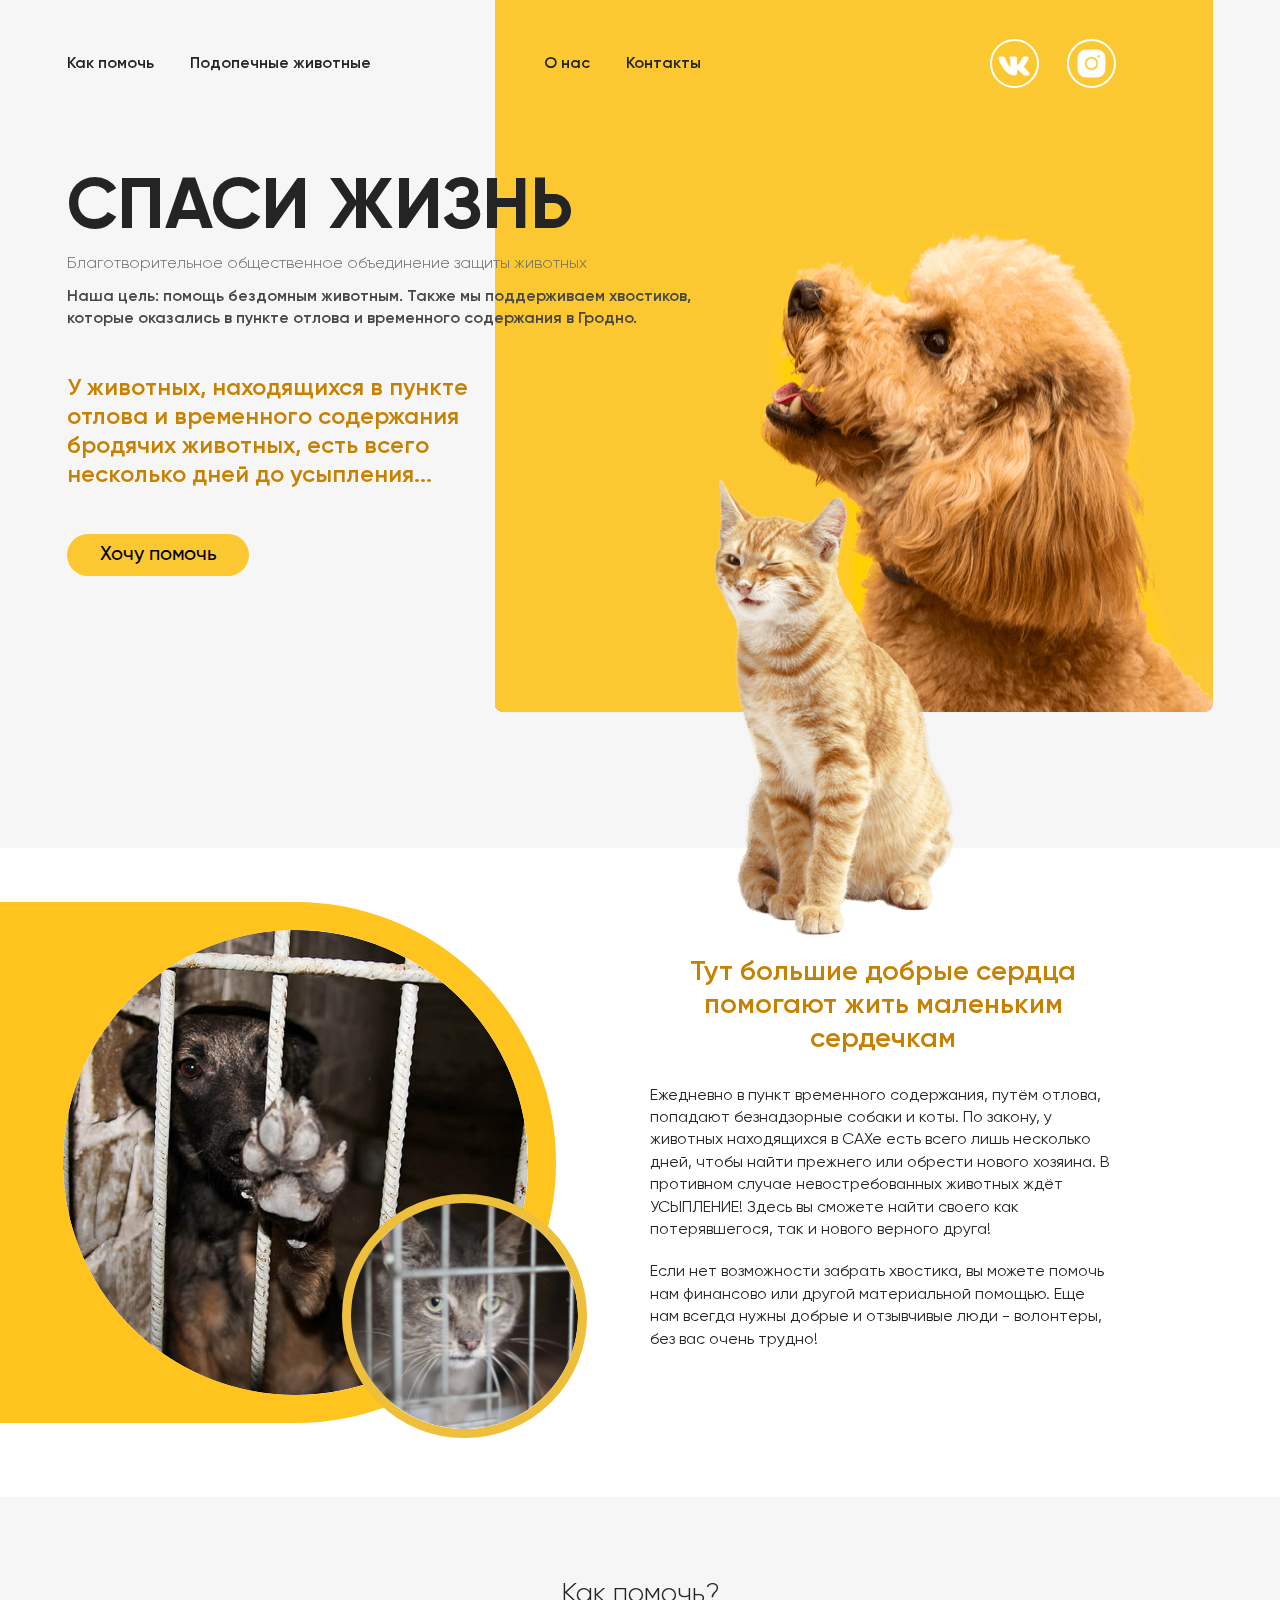
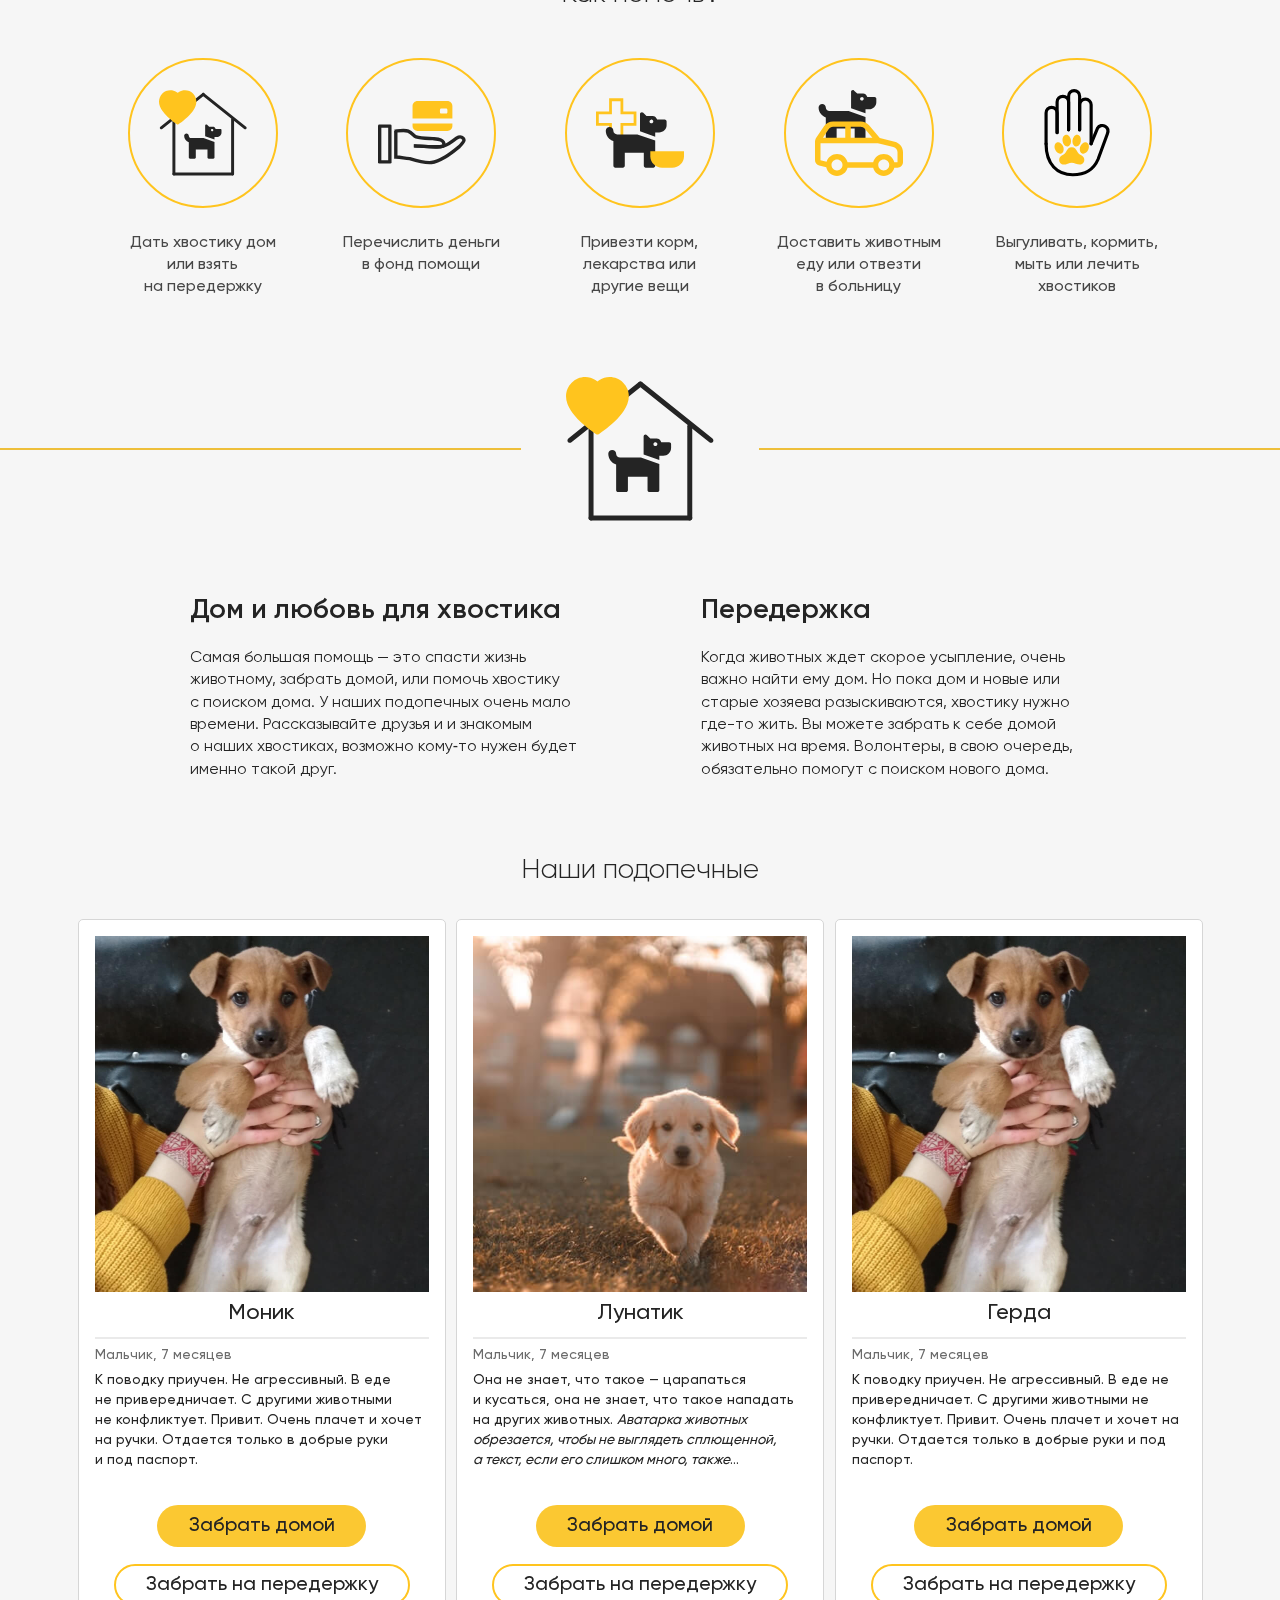
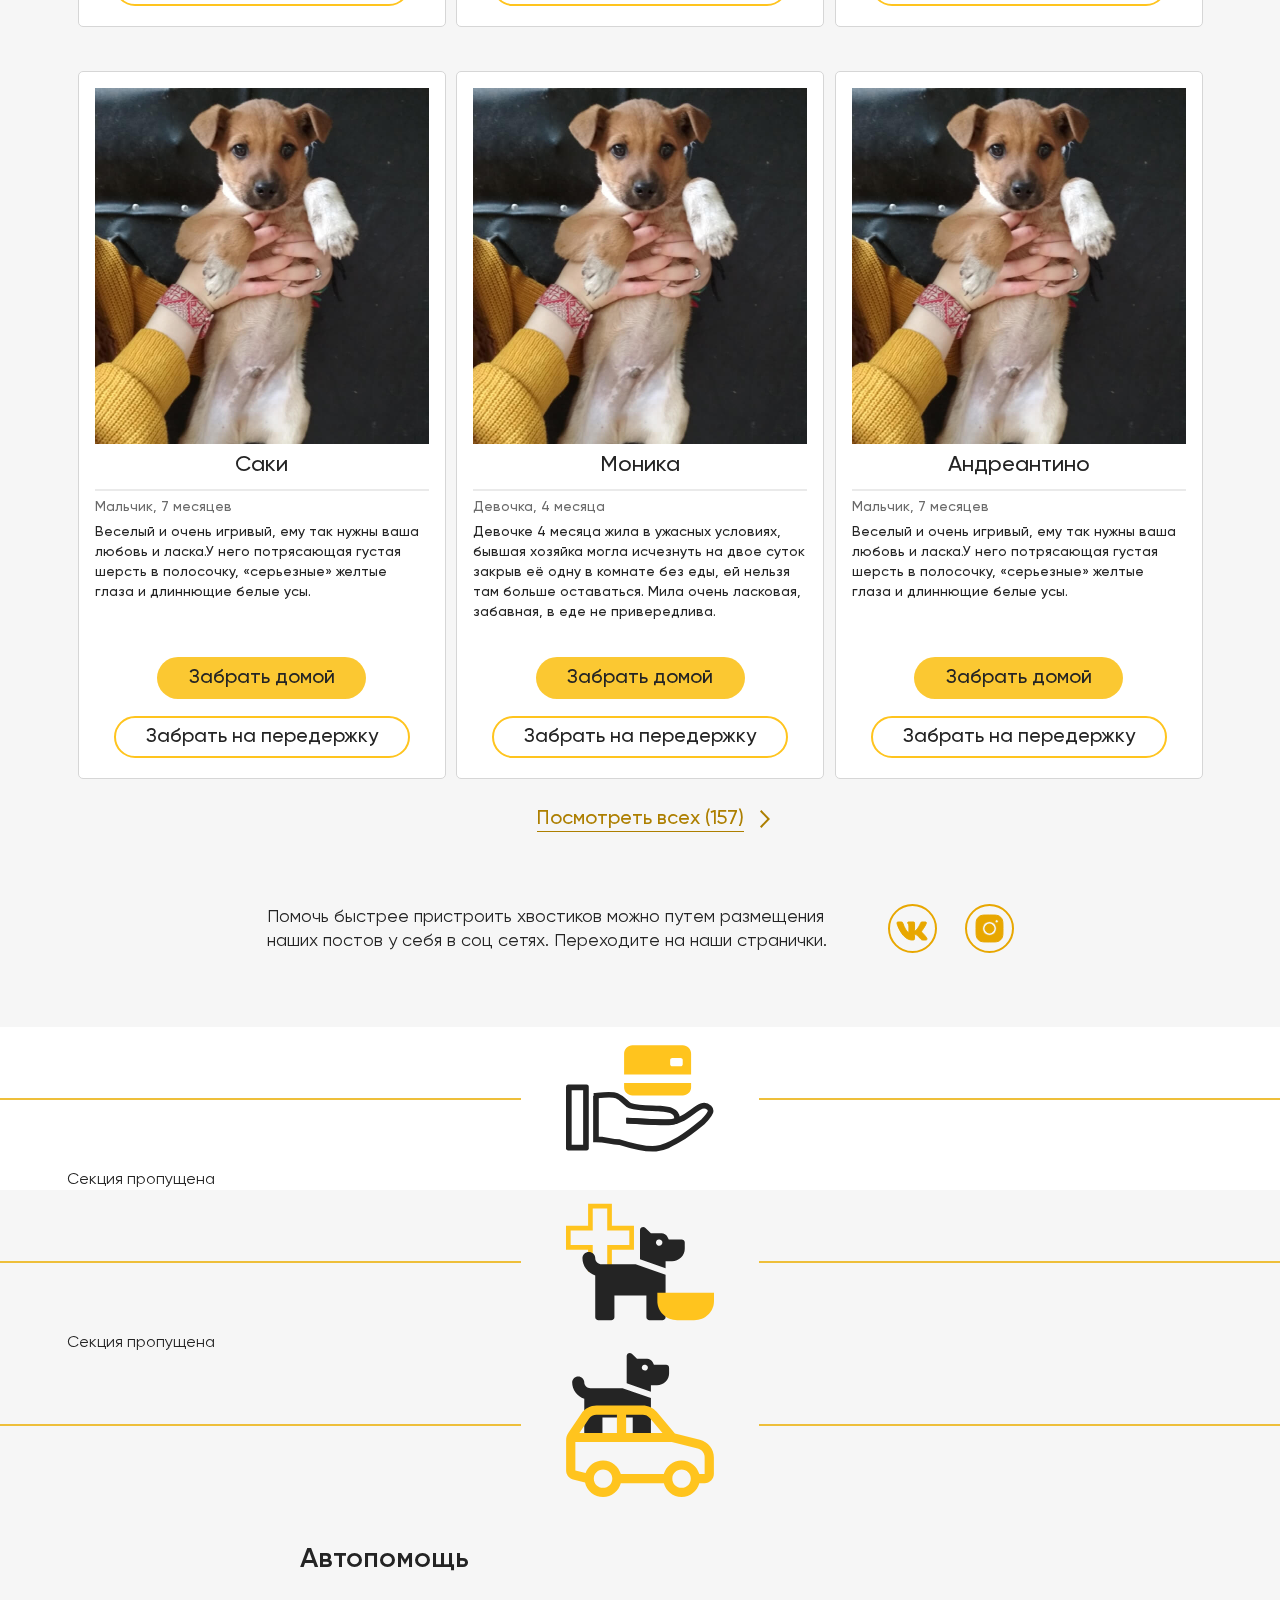
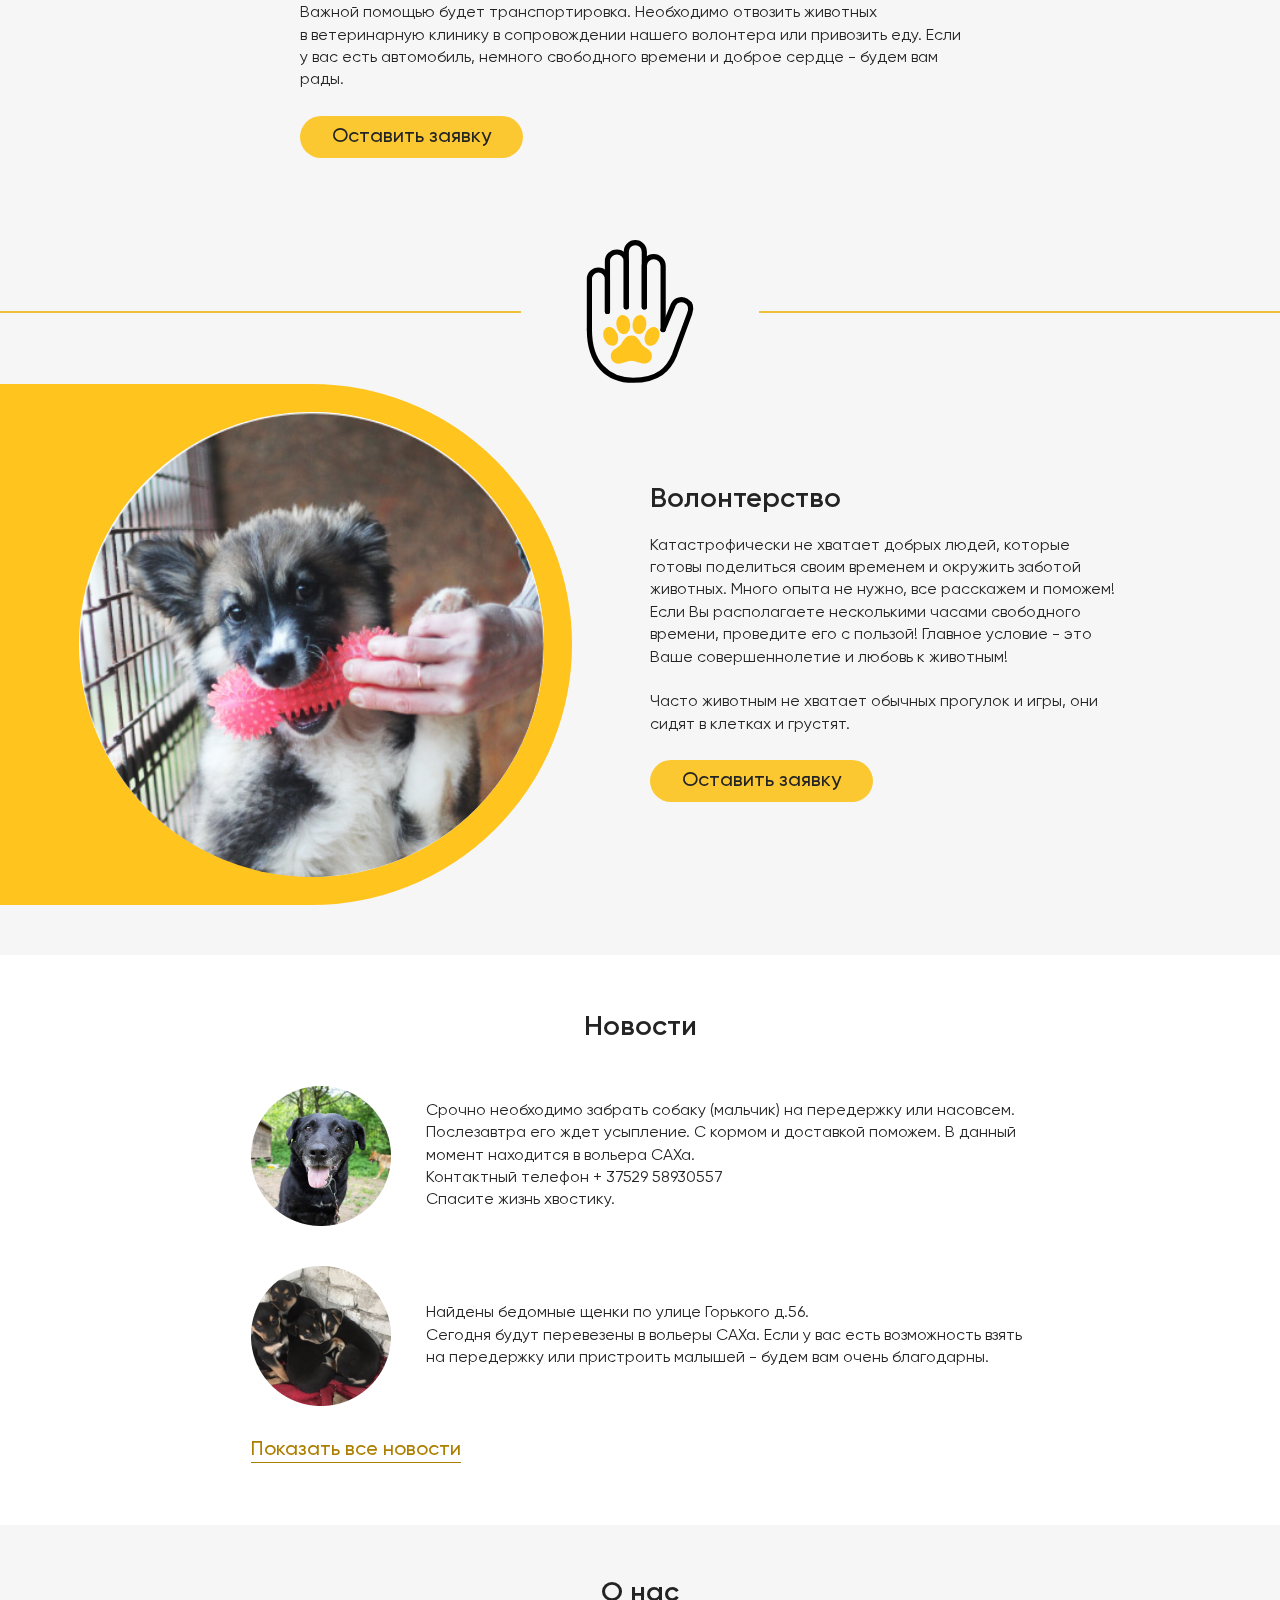
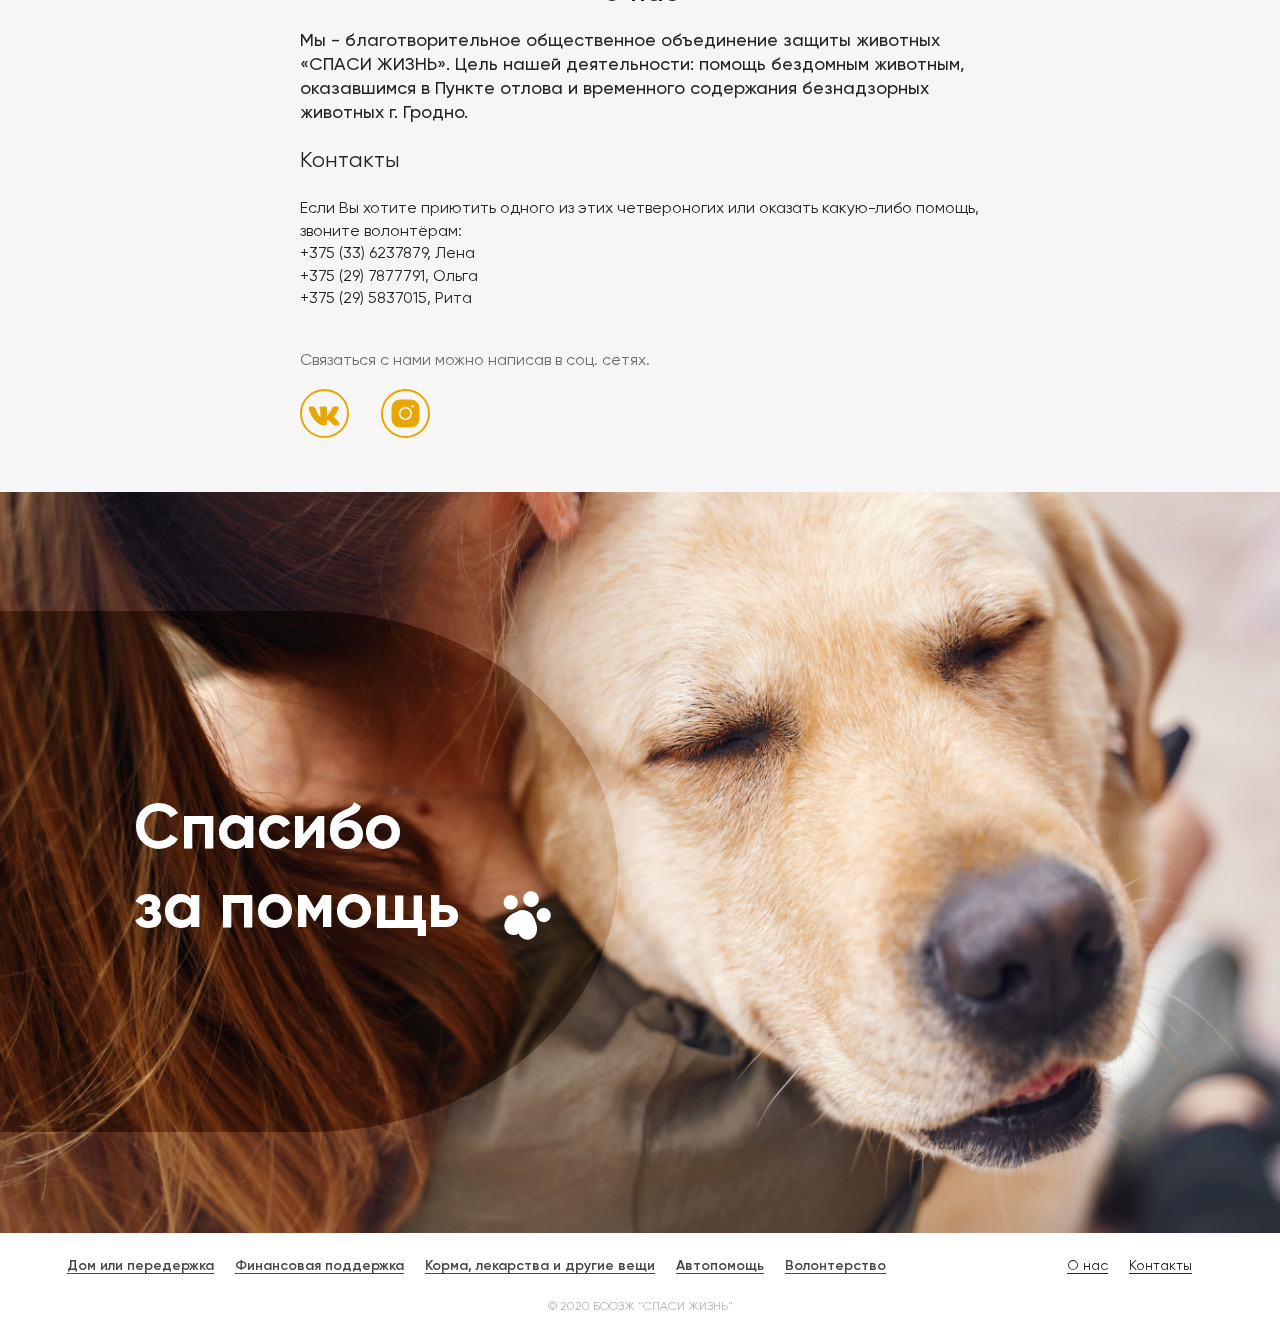
==== commit 09fe97f4: "fix: images compresed + css prefixes added" ====
--- a/index.html
+++ b/index.html
@@ -12,12 +12,12 @@
 <body>
   <div class="wrapper wrapper--bg-img">
     <picture class="bg-img">
-      <source srcset="assets/images/bg-img/bg-img-xxs.jpg" media="(max-width: 549px)">
+      <source srcset="assets/images/bg-img/bg-img-xxs.png" media="(max-width: 549px)">
       <!-- * изначально тут стоял брекпоинт 639px (как и на макете), но я исправил на 549, чтобы на этих разрешениях иконка была на желтом фоне и ее было хорошо видно -->
-      <source srcset="assets/images/bg-img/bg-img-xs.jpg" media="(max-width: 767px)">
-      <source srcset="assets/images/bg-img/bg-img-sm.jpg" media="(max-width: 1023px)">
-      <source srcset="assets/images/bg-img/bg-img-md.jpg" media="(max-width: 1269px)">
-      <img srcset="assets/images/bg-img/bg-img.jpg">
+      <source srcset="assets/images/bg-img/bg-img-xs.png" media="(max-width: 767px)">
+      <source srcset="assets/images/bg-img/bg-img-sm.png" media="(max-width: 1023px)">
+      <source srcset="assets/images/bg-img/bg-img-md.png" media="(max-width: 1269px)">
+      <img srcset="assets/images/bg-img/bg-img.png">
     </picture>
   </div>
 
@@ -205,7 +205,7 @@
           <li>
             <article class="pets-section__card">
               <div class="avatar-wrapper">
-                <img class="avatar" src="assets/images/pets/dog1.png">
+                <img class="avatar" src="assets/images/pets/dog1.jpg">
               </div>
               <header>
                 <h4 class="pet-name">
@@ -265,7 +265,7 @@
           <li>
             <article class="pets-section__card">
               <div class="avatar-wrapper">
-                <img class="avatar" src="assets/images/pets/dog1.png">
+                <img class="avatar" src="assets/images/pets/dog1.jpg">
               </div>
               <header>
                 <h4 class="pet-name">
@@ -293,7 +293,7 @@
           <li>
             <article class="pets-section__card">
               <div class="avatar-wrapper">
-                <img class="avatar" src="assets/images/pets/dog1.png">
+                <img class="avatar" src="assets/images/pets/dog1.jpg">
               </div>
               <header>
                 <h4 class="pet-name">
@@ -321,7 +321,7 @@
           <li>
             <article class="pets-section__card">
               <div class="avatar-wrapper">
-                <img class="avatar" src="assets/images/pets/dog1.png">
+                <img class="avatar" src="assets/images/pets/dog1.jpg">
               </div>
               <header>
                 <h4 class="pet-name">
@@ -349,7 +349,7 @@
           <li>
             <article class="pets-section__card">
               <div class="avatar-wrapper">
-                <img class="avatar" src="assets/images/pets/dog1.png">
+                <img class="avatar" src="assets/images/pets/dog1.jpg">
               </div>
               <header>
                 <h4 class="pet-name">
--- a/assets/styles/style.css
+++ b/assets/styles/style.css
@@ -3,6 +3,7 @@
 * {
   margin: 0;
   padding: 0;
+  -webkit-box-sizing: border-box;
   box-sizing: border-box;
 }
 
@@ -471,14 +472,24 @@
 /* ? footer */
 
 .footer__nav {
+  display: -webkit-box;
+  display: -ms-flexbox;
   display: flex;
+  -webkit-box-pack: justify;
+  -ms-flex-pack: justify;
   justify-content: space-between;
 }
 
 .footer__link-list--left,
 .footer__link-list--right {
+  display: -webkit-box;
+  display: -ms-flexbox;
   display: flex;
+  -webkit-box-orient: vertical;
+  -webkit-box-direction: normal;
+  -ms-flex-direction: column;
   flex-direction: column;
+  -ms-flex-wrap: wrap;
   flex-wrap: wrap;
 }
 
@@ -521,10 +532,6 @@
   position: absolute;
   width: 100%;
   height: 100%;
-  -webkit-border-radius: 0 50% 50% 0;
-  -moz-border-radius: 0 50% 50% 0;
-  -ms-border-radius: 0 50% 50% 0;
-  -o-border-radius: 0 50% 50% 0;
   border-radius: 0 50% 50% 0;
   background: #322D1E;
   mix-blend-mode: soft-light;
@@ -947,6 +954,8 @@
   }
 
   .footer__link-list--right {
+    -webkit-box-align: end;
+    -ms-flex-align: end;
     align-items: flex-end;
   }
 
@@ -1138,8 +1147,14 @@
 
   #desc-section .wrapper {
     width: 548px;
+    display: -webkit-box;
+    display: -ms-flexbox;
     display: flex;
+    -webkit-box-pack: justify;
+    -ms-flex-pack: justify;
     justify-content: space-between;
+    -webkit-box-align: start;
+    -ms-flex-align: start;
     align-items: flex-start;
   }
 
@@ -1349,8 +1364,14 @@
 
   #volunteering-section .wrapper {
     width: 548px;
+    display: -webkit-box;
+    display: -ms-flexbox;
     display: flex;
+    -webkit-box-pack: justify;
+    -ms-flex-pack: justify;
     justify-content: space-between;
+    -webkit-box-align: center;
+    -ms-flex-align: center;
     align-items: center;
   }
 
@@ -1476,6 +1497,7 @@
 
   .footer__link-list--left {
     width: 367px;
+    -ms-flex-line-pack: justify;
     align-content: space-between;
   }
 
@@ -1795,10 +1817,15 @@
 
   .footer__link-list--left,
   .footer__link-list--right {
+    -webkit-box-orient: horizontal;
+    -webkit-box-direction: normal;
+    -ms-flex-direction: row;
     flex-direction: row;
   }
 
   .footer__link-list--right {
+    -webkit-box-pack: center;
+    -ms-flex-pack: center;
     justify-content: center;
   }
 
@@ -2105,6 +2132,8 @@
   }
 
   .footer__nav {
+    display: -webkit-box;
+    display: -ms-flexbox;
     display: flex;
   }
 
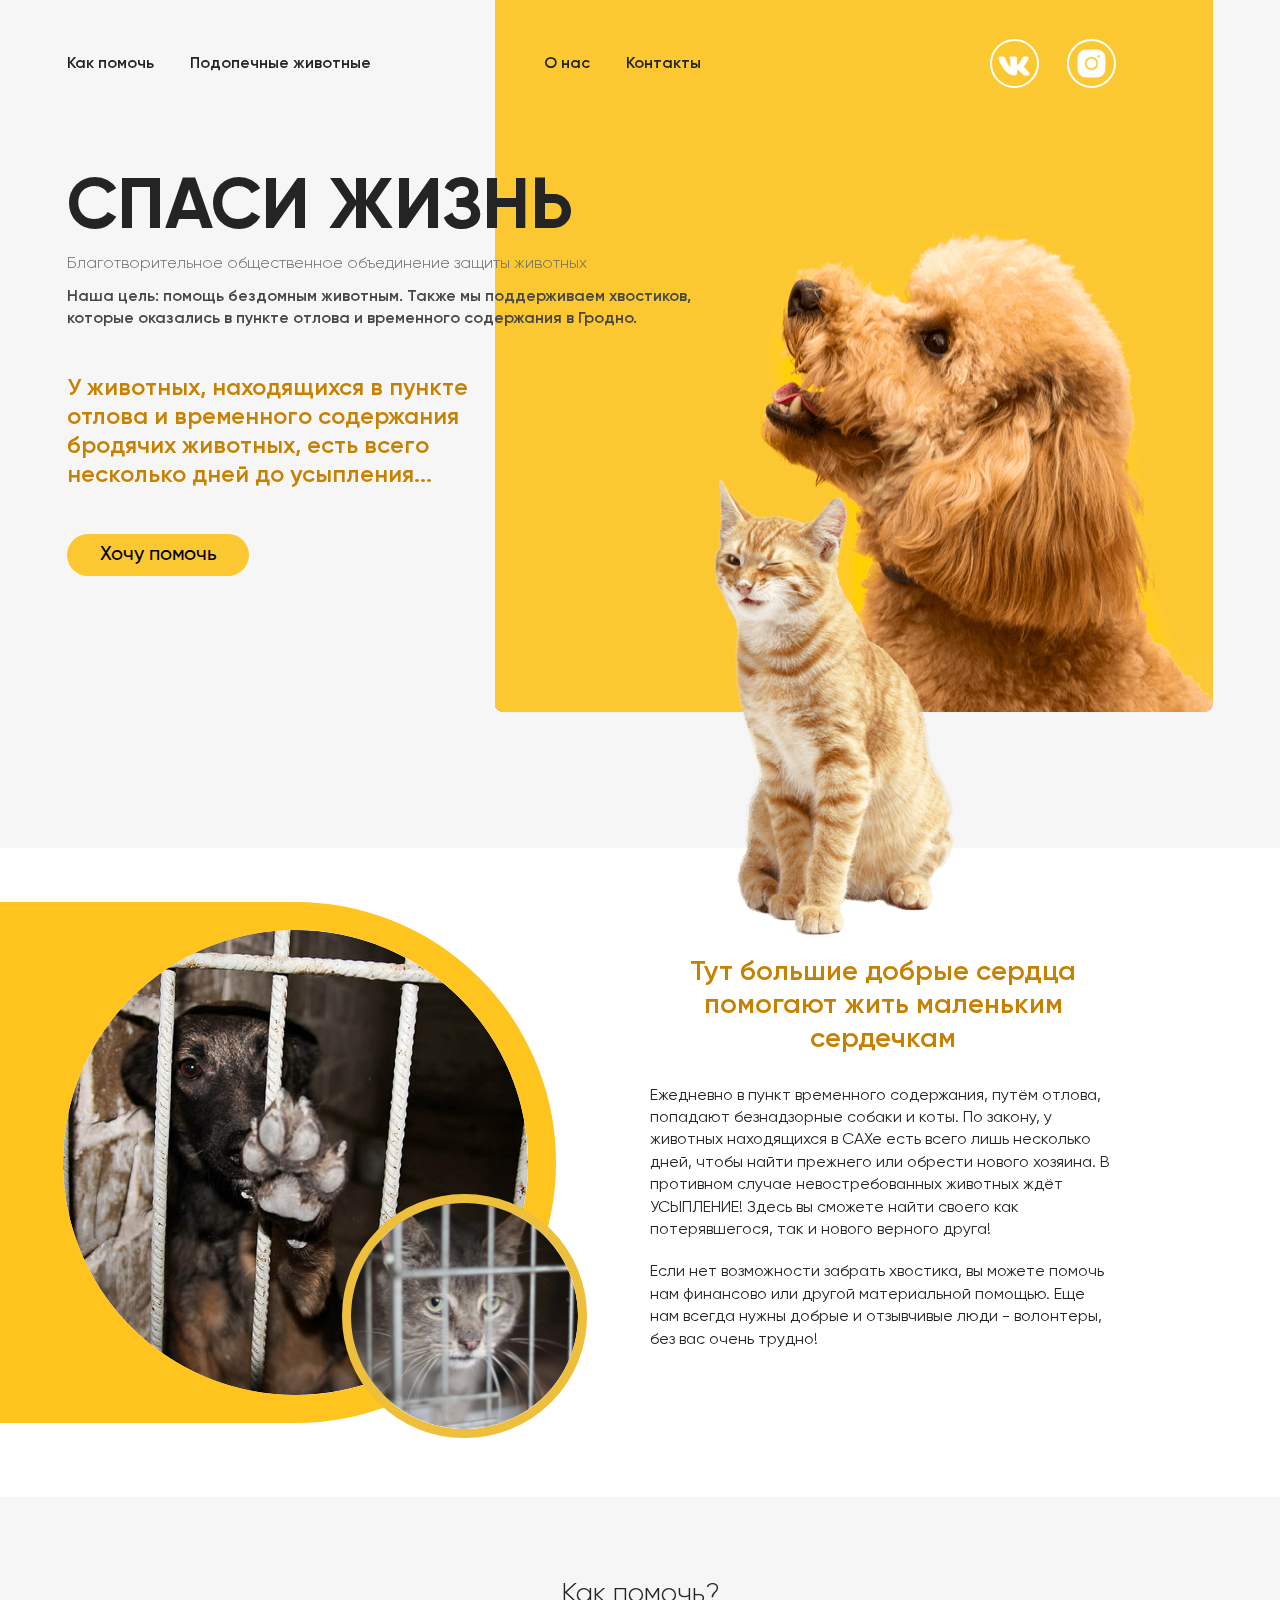
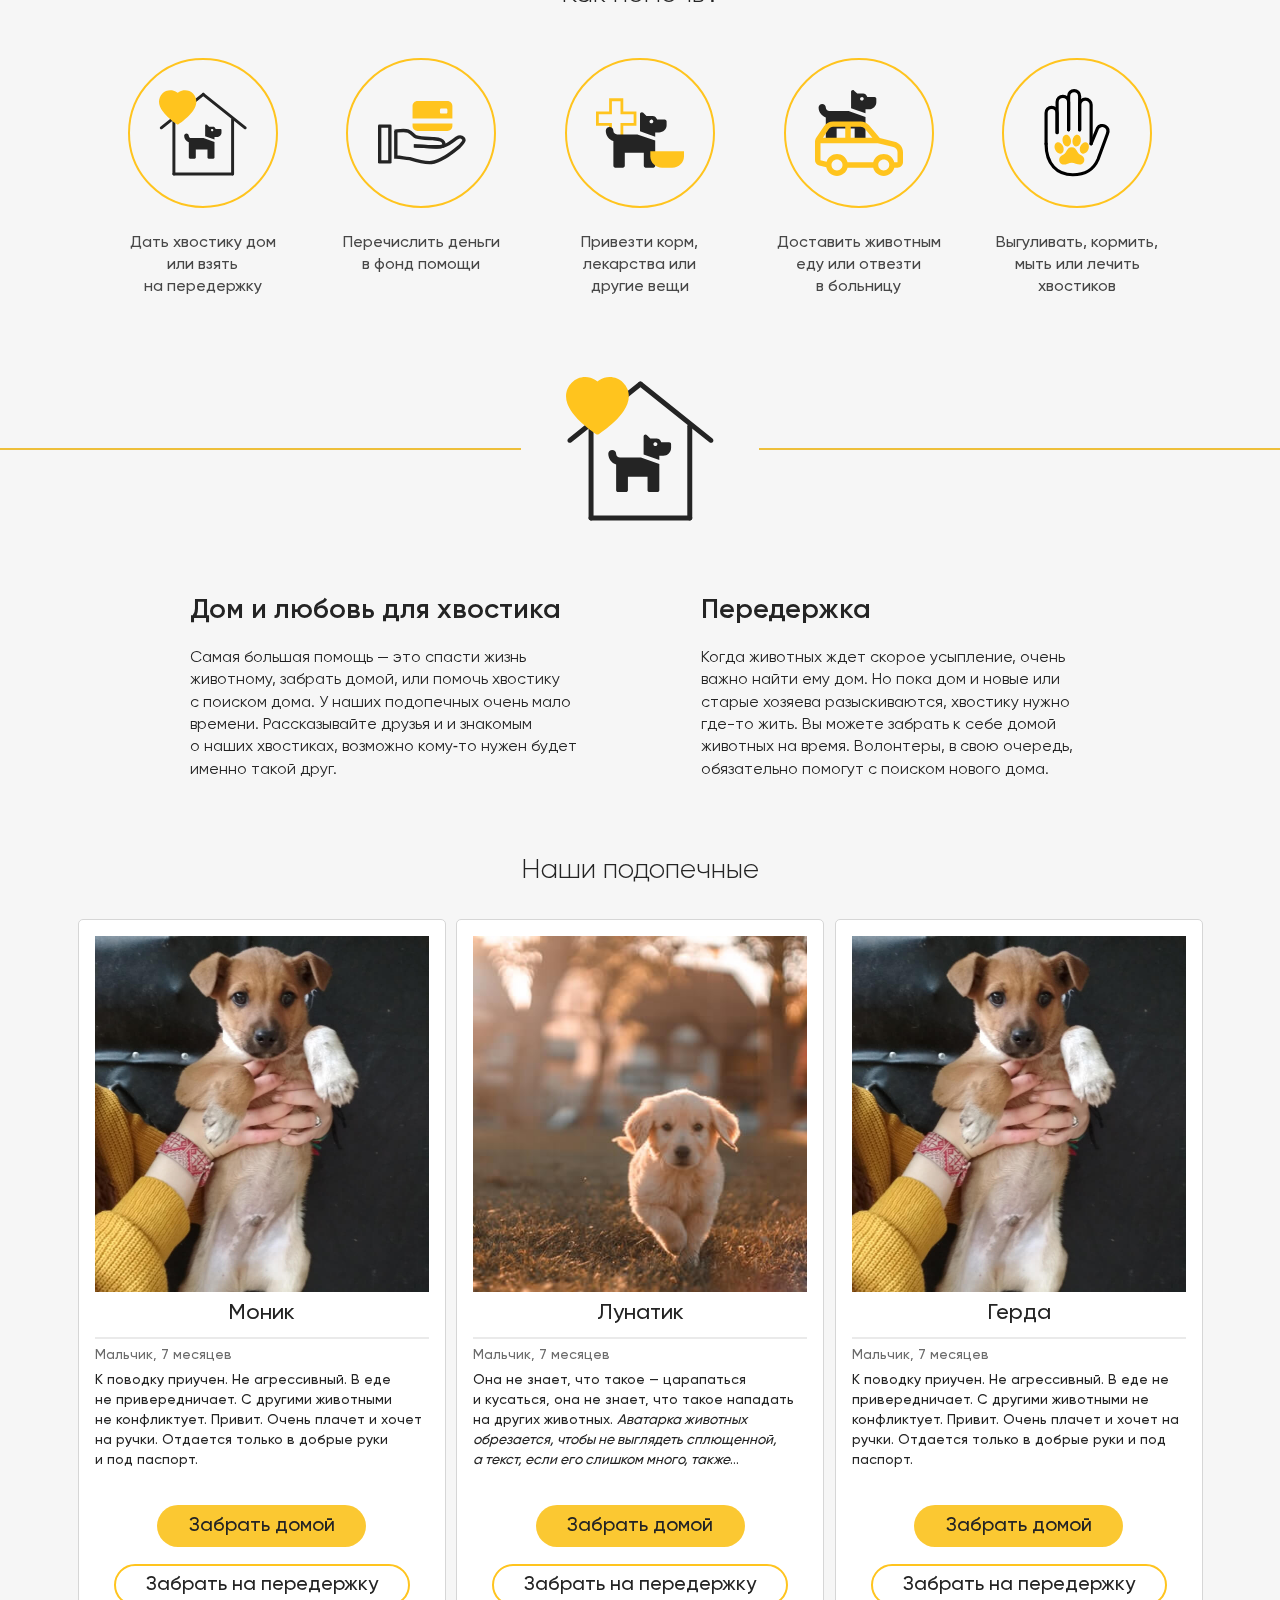
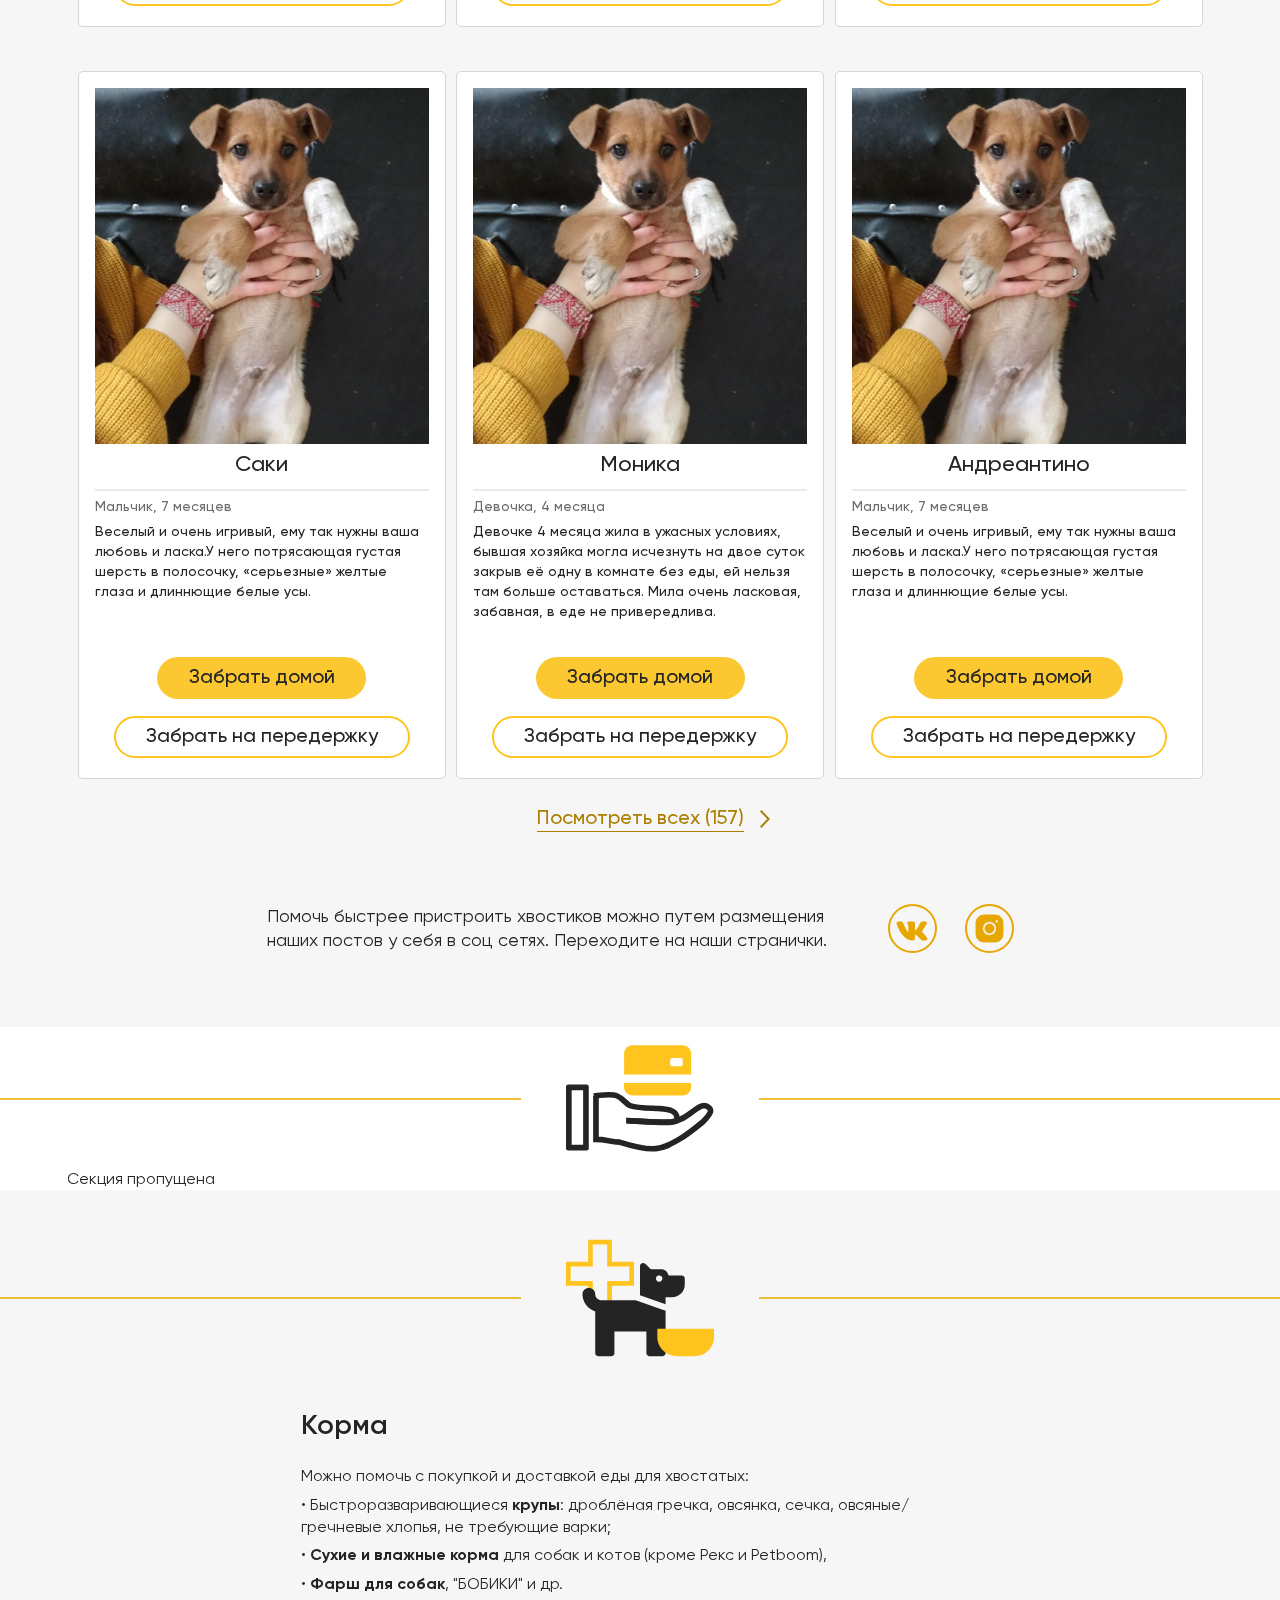
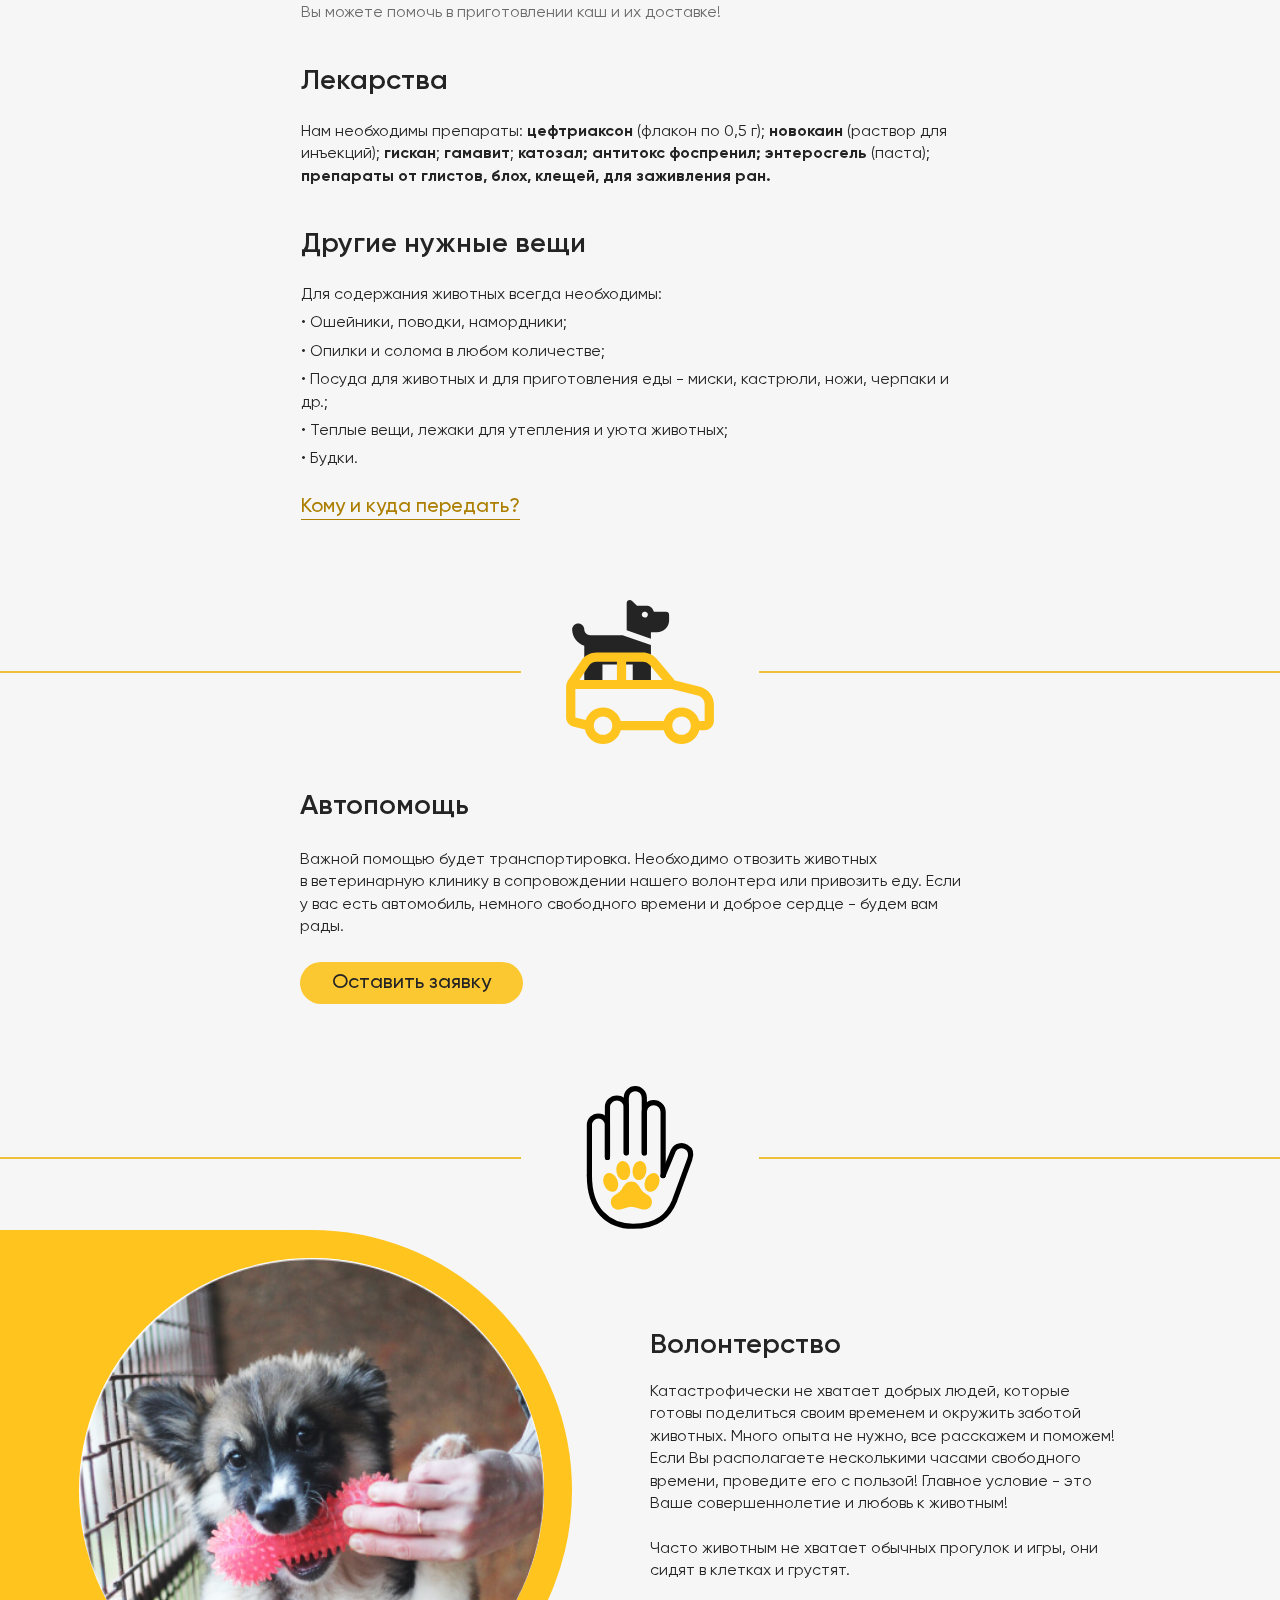
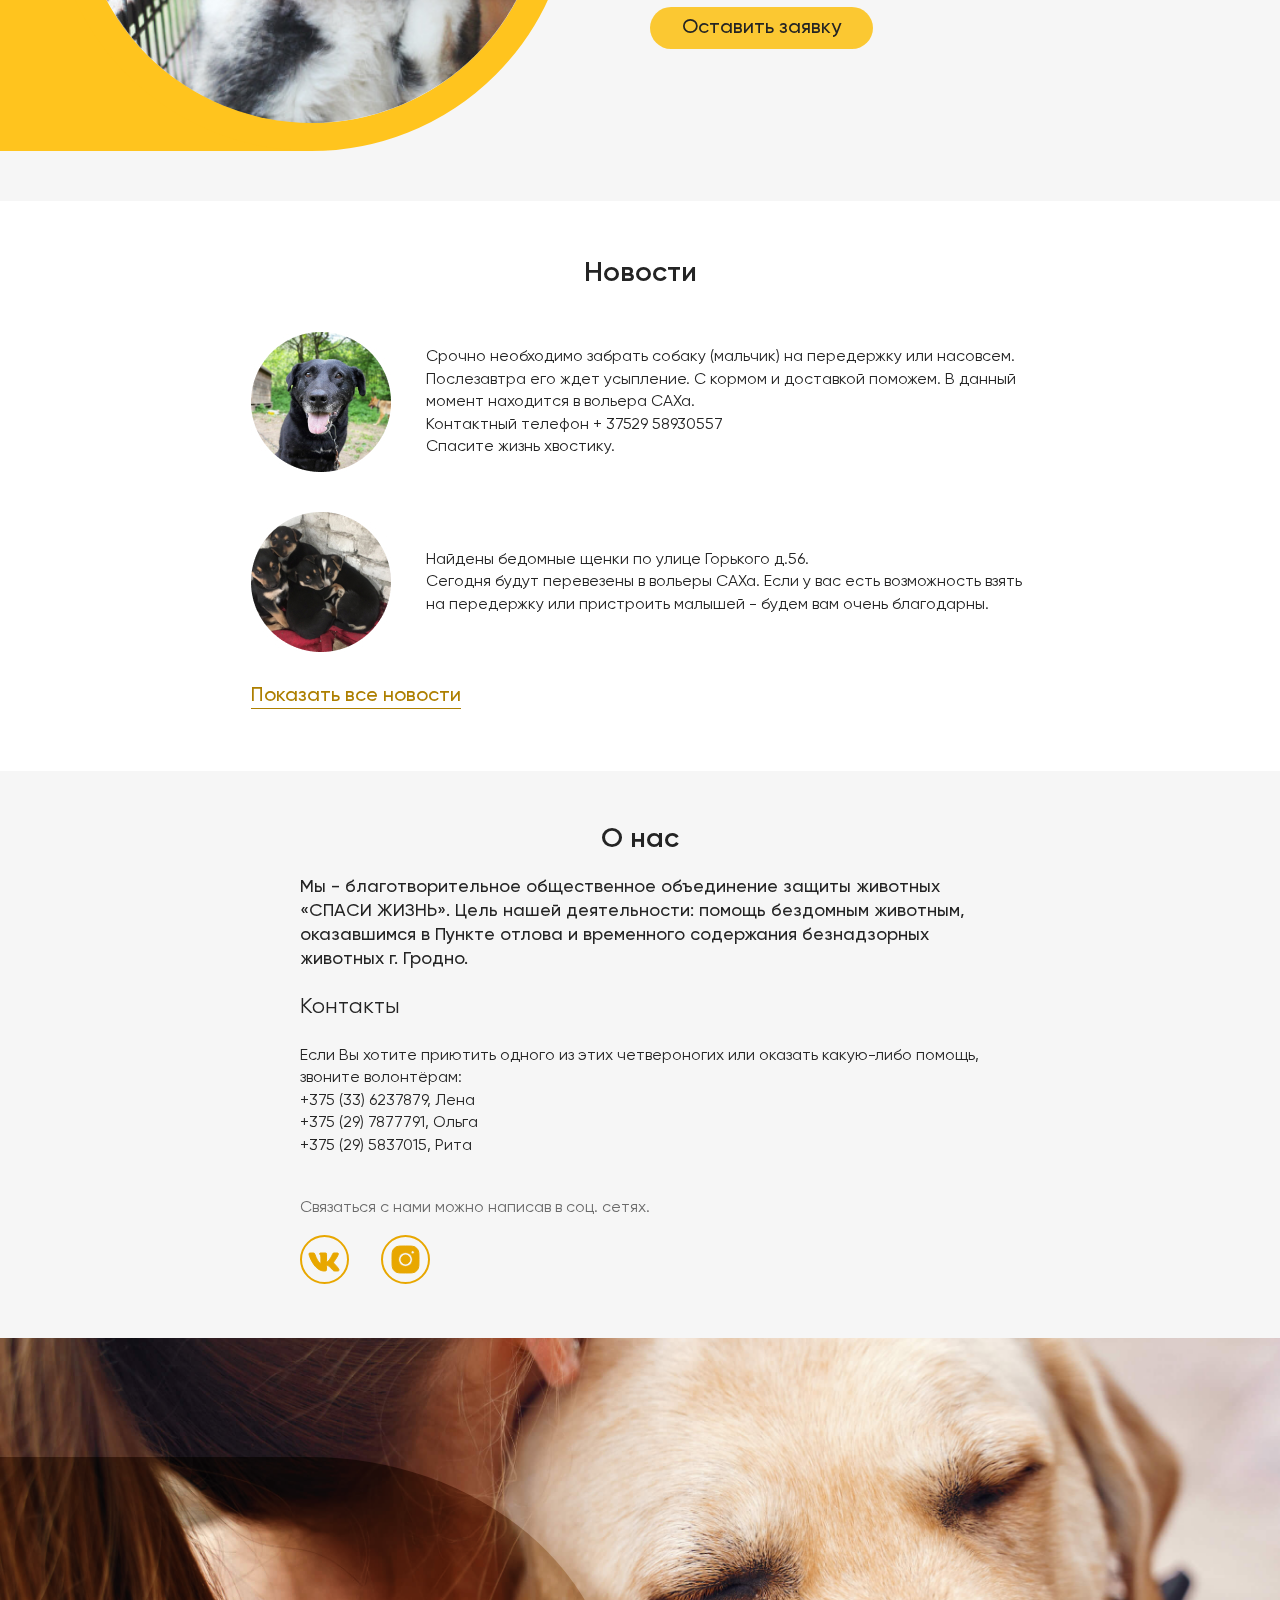
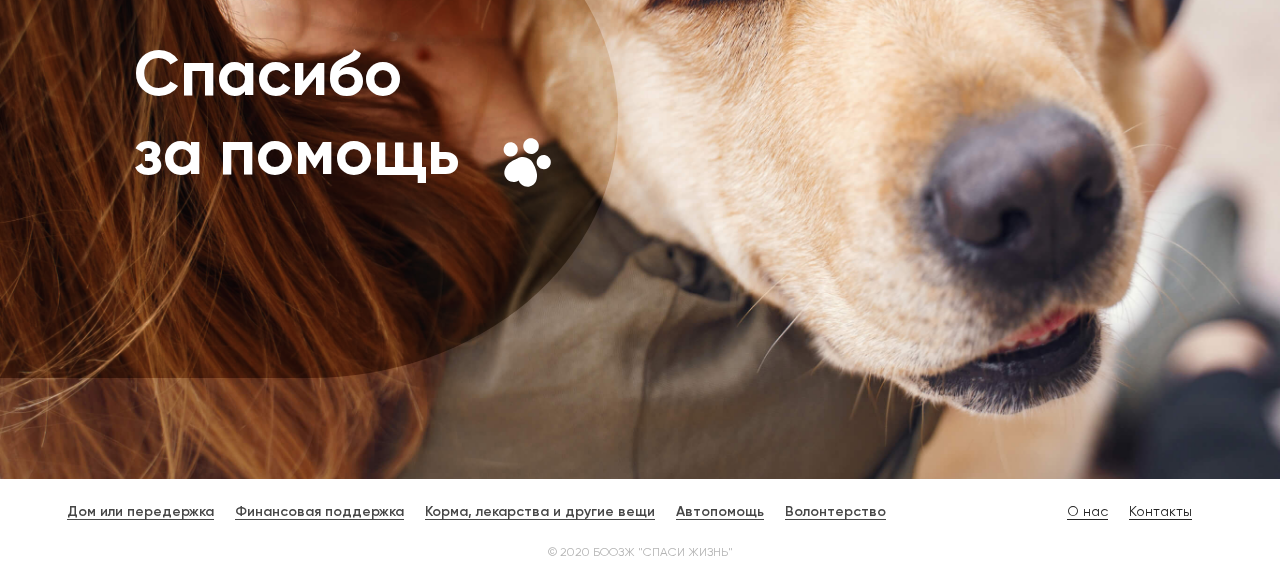
==== commit aab8a418: "feat: med section implemented + pet cards hover" ====
--- a/index.html
+++ b/index.html
@@ -421,12 +421,89 @@
     </section>
 
     <section id="medicine-section" class="bg-grey">
-      <div class="separator">
-        <div class="separator__icon medicine-icon"></div>
-      </div>
-
-      <div class="wrapper">
-        Секция пропущена
+      <div class="separator--medicine">
+        <div class="separator">
+          <div class="separator__icon medicine-icon"></div>
+        </div>
+      </div>
+
+      <div class="wrapper">
+        <ul class="medicine-section__block-list">
+          <li>
+            <div class="medicine-section__block">
+              <h4 class="medicine-section__title">
+                Корма
+              </h4>
+              <div class="medicine-section__text">
+                Можно помочь с покупкой и доставкой еды для хвостатых: <br>
+                <ul class="medicine-section__list">
+                  <li class="medicine-section__list-item">
+                    Быстроразваривающиеся <span class="medicine-section__bolder">крупы</span>: дроблёная гречка,
+                    овсянка, сечка,
+                    овсяные/гречневые хлопья, не требующие
+                    варки;
+                  <li class="medicine-section__list-item">
+                    <span class="medicine-section__bolder">Сухие и влажные корма</span> для собак и котов (кроме Рекс и
+                    Petboom),
+                  </li>
+                  <li class="medicine-section__list-item">
+                    <span class="medicine-section__bolder">Фарш для собак</span>, "БОБИКИ" и др. <br>
+                  </li>
+                </ul>
+
+                <div class="color-b6b6b6">Вы можете помочь в приготовлении каш и их доставке!</div>
+              </div>
+            </div>
+          </li>
+          <li>
+            <div class="medicine-section__block">
+              <h4 class="medicine-section__title">
+                Лекарства
+              </h4>
+              <p class="medicine-section__text">
+                Нам необходимы препараты: <span class="medicine-section__bolder">цефтриаксон</span> (флакон по 0,5 г);
+                <span class="medicine-section__bolder">новокаин</span> (раствор
+                для инъекций); <span class="medicine-section__bolder">гискан</span>;
+                <span class="medicine-section__bolder">гамавит</span>;
+                <span class="medicine-section__bolder">катозал; антитокс фоспренил; энтеросгель</span> (паста); <span
+                  class="medicine-section__bolder">препараты от глистов,
+                  блох, клещей, для заживления
+                  ран.</span>
+              </p>
+            </div>
+          </li>
+          <li>
+            <div class="medicine-section__block">
+              <h4 class="medicine-section__title">
+                Другие нужные вещи
+              </h4>
+              <div class="medicine-section__text">
+                Для содержания животных всегда необходимы:
+                <ul class="medicine-section__list">
+                  <li class="medicine-section__list-item">
+                    Ошейники, поводки, намордники;
+                  </li>
+                  <li class="medicine-section__list-item">
+                    Опилки и солома в любом количестве;
+                  </li>
+                  <li class="medicine-section__list-item">
+                    Посуда для животных и для приготовления еды - миски, кастрюли, ножи, черпаки и др.;
+                  </li>
+                  <li class="medicine-section__list-item">
+                    Теплые вещи, лежаки для утепления и уюта животных;
+                  </li>
+                  <li class="medicine-section__list-item">
+                    Будки.
+                  </li>
+                </ul>
+              </div>
+            </div>
+          </li>
+        </ul>
+
+        <a class="link link--medicine-section" href="#">
+          Кому и куда передать?
+        </a>
       </div>
     </section>
 
--- a/assets/styles/style.css
+++ b/assets/styles/style.css
@@ -349,10 +349,9 @@
   margin-left: auto;
 }
 
-/* .avatar-wrapper {
+.avatar-wrapper {
   overflow: hidden;
-  тут не нужно обрезать картинку так как я все равно задаю ей размеры 100% и она никогда не будет вылазить за пределы обертки
-} */
+}
 
 .avatar {
   width: 100%;
@@ -362,6 +361,40 @@
   /* чтобы картинку не плющило (обрезание картинки) */
 }
 
+/* ? pets avatars animation */
+
+.avatar:not(:hover) {
+  -moz-transform: scale(1);
+  -webkit-transform: scale(1);
+  -o-transform: scale(1);
+  -ms-transform: scale(1);
+  -webkit-transform: scale(1);
+  transform: scale(1);
+
+  -webkit-transition: all .4s ease-in-out;
+  -moz-transition: all .4s ease-in-out;
+  -ms-transition: all .4s ease-in-out;
+  transition: all .4s ease-in-out;
+}
+
+.avatar:hover {
+  -moz-transform: scale(11);
+  -webkit-transform: scale(1.1);
+  -o-transform: scale(1.1);
+  -ms-transform: scale(1.1);
+  -webkit-transform: scale(1.1);
+  transform: scale(1.15);
+
+  filter: brightness(85%);
+
+  -webkit-transition: all .3s ease-in-out;
+  -moz-transition: all .3s ease-in-out;
+  -ms-transition: all .3s ease-in-out;
+  transition: all .3s ease-in-out;
+}
+
+/* ? */
+
 .pet-name {
   font-weight: 500;
   font-size: 22px;
@@ -376,6 +409,7 @@
 }
 
 .pet-desc {
+  height: 100px;
   -webkit-line-clamp: 5;
   /* ? Число отображаемых строк */
   display: -webkit-box;
@@ -415,6 +449,28 @@
   color: #242424;
 }
 
+/* ? medicine-section */
+
+#medicine-section .medicine-section__list-item::before {
+  content: '•';
+}
+
+.medicine-section__block-list {
+  margin-bottom: 24px;
+}
+
+.medicine-section__title {
+  font-weight: 600;
+}
+
+.medicine-section__bolder {
+  font-weight: 500;
+}
+
+.color-b6b6b6 {
+  color: #6B6B6B;
+}
+
 /* ? delivery-section */
 
 .delivery-section__title {
@@ -767,10 +823,6 @@
     margin-top: 6px;
   }
 
-  .pet-desc {
-    height: 100px;
-  }
-
   .pets-section__btn-group .btn {
     height: 30px;
   }
@@ -800,6 +852,29 @@
 
   .pets-section__socials a:first-child {
     margin-right: 48px;
+  }
+
+  /* * medicine-section */
+
+  #medicine-section {
+    padding: 32px 0 48px;
+  }
+
+  .separator--medicine {
+    margin-bottom: 24px;
+  }
+
+  .medicine-section__block-list>li:not(:last-child) {
+    margin-bottom: 40px;
+  }
+
+  .medicine-section__title {
+    margin-bottom: 16px;
+  }
+
+  .medicine-section__text {
+    font-size: 14px;
+    line-height: 19.6px;
   }
 
   /* * delivery-section */
@@ -1023,6 +1098,12 @@
     /* ! Название по БЭМ? */
     width: 382px;
     margin: 0 auto;
+  }
+
+  /* * medicine-section */
+
+  #medicine-section .wrapper {
+    width: 382px;
   }
 
   /* * delivery-section */
@@ -1328,6 +1409,26 @@
     margin-left: 10px;
   }
 
+  /* * medicine-section */
+
+  #medicine-section {
+    padding: 36px 0 66px;
+  }
+
+  #medicine-section .wrapper {
+    width: 398px;
+  }
+
+  .medicine-section__title {
+    font-size: 20px;
+    line-height: 32px;
+    margin-bottom: 24px;
+  }
+
+  .link--medicine-section {
+    margin: 0;
+  }
+
   /* * delivery-section */
 
   #delivery-section {
@@ -1691,6 +1792,34 @@
     margin-left: 7px;
   }
 
+  /* * medicine-section */
+
+  #medicine-section {
+    padding: 36px 0 66px;
+  }
+
+  #medicine-section .wrapper {
+    width: 481px;
+  }
+
+  .medicine-section__title {
+    font-size: 24px;
+  }
+
+  .medicine-section__text {
+    font-size: 16px;
+    line-height: 22.4px;
+  }
+
+  .medicine-section__bolder {
+    font-weight: 700;
+  }
+
+  .medicine-section__list-item,
+  #medicine-section .color-b6b6b6 {
+    margin-top: 6px;
+  }
+
   /* * delivery-section */
 
   #delivery-section {
@@ -2029,6 +2158,24 @@
     margin-left: 38px;
   }
 
+  /* * medicine-section */
+
+  .separator--medicine {
+    margin-bottom: 40px;
+  }
+
+  #medicine-section {
+    padding: 36px 0 80px;
+  }
+
+  #medicine-section .wrapper {
+    width: 678px;
+  }
+
+  .medicine-section__title {
+    font-size: 28px;
+  }
+
   /* * delivery-section */
 
   #delivery-section {
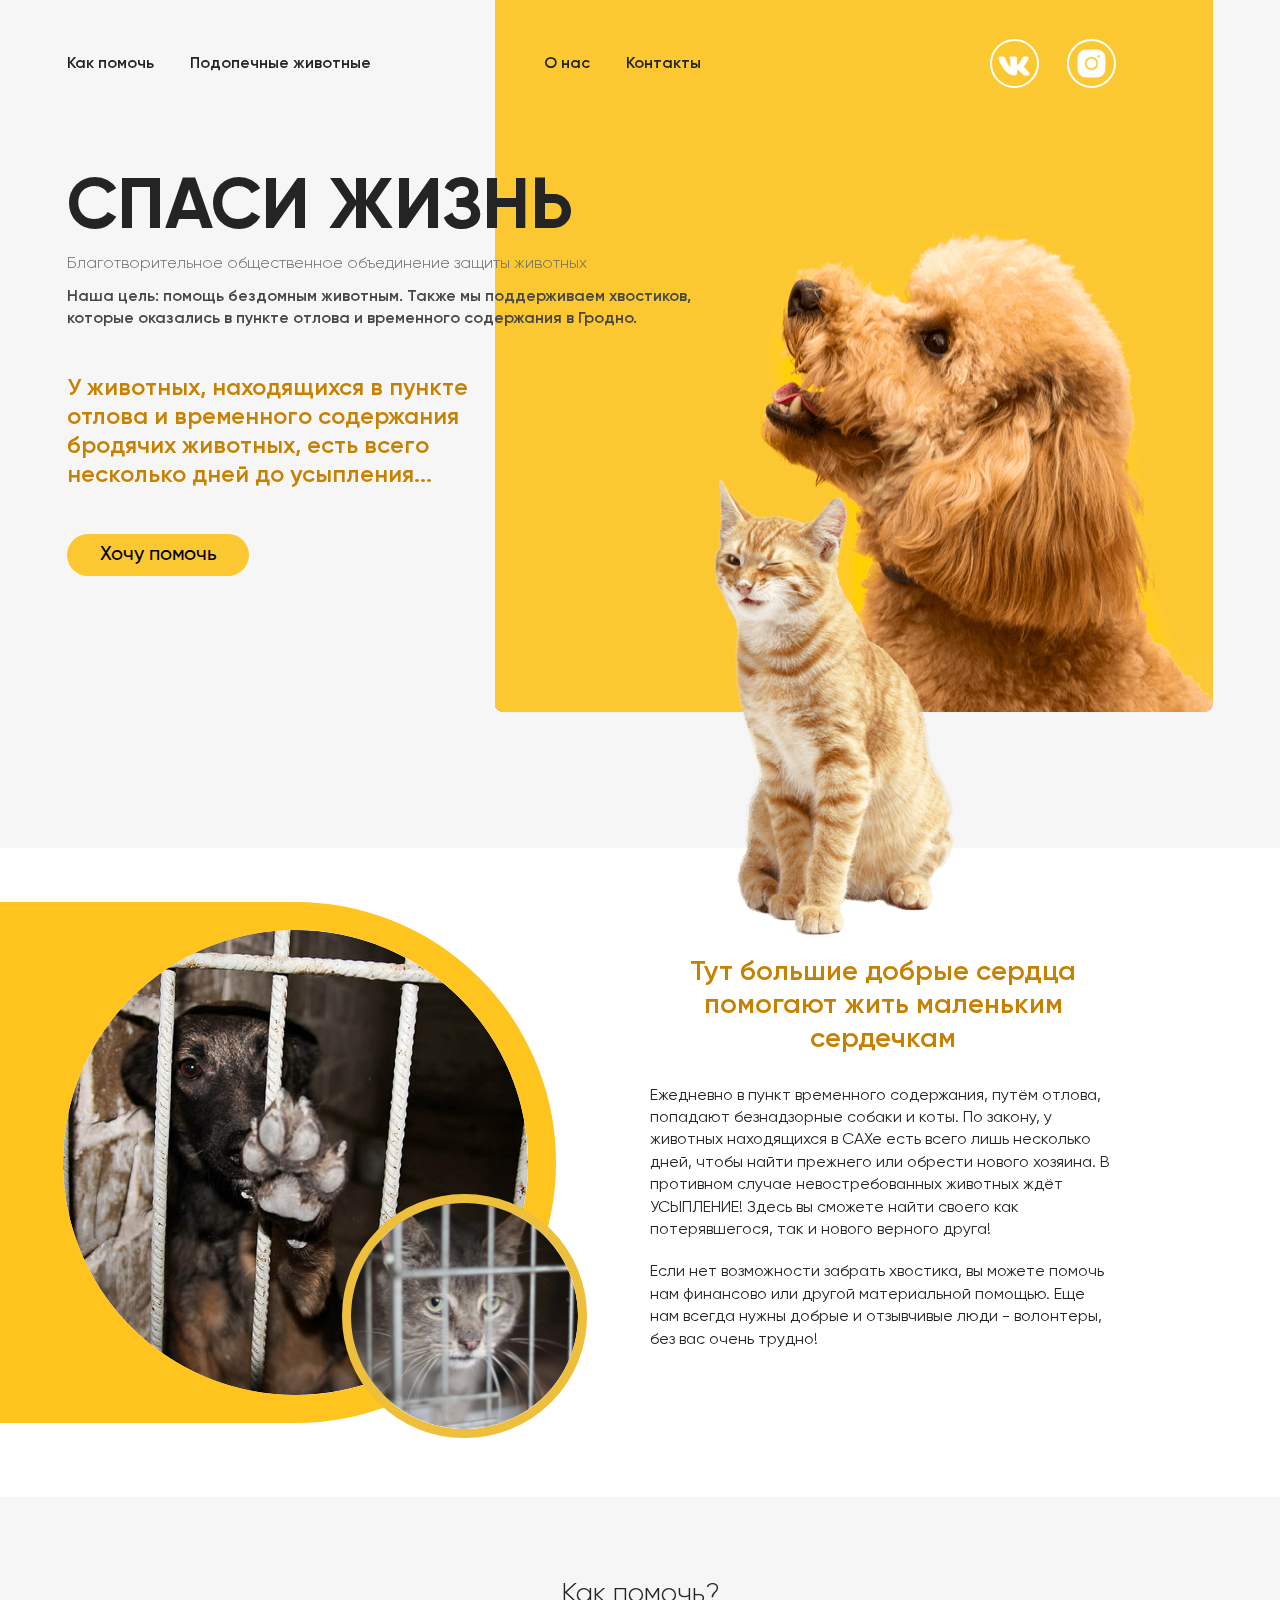
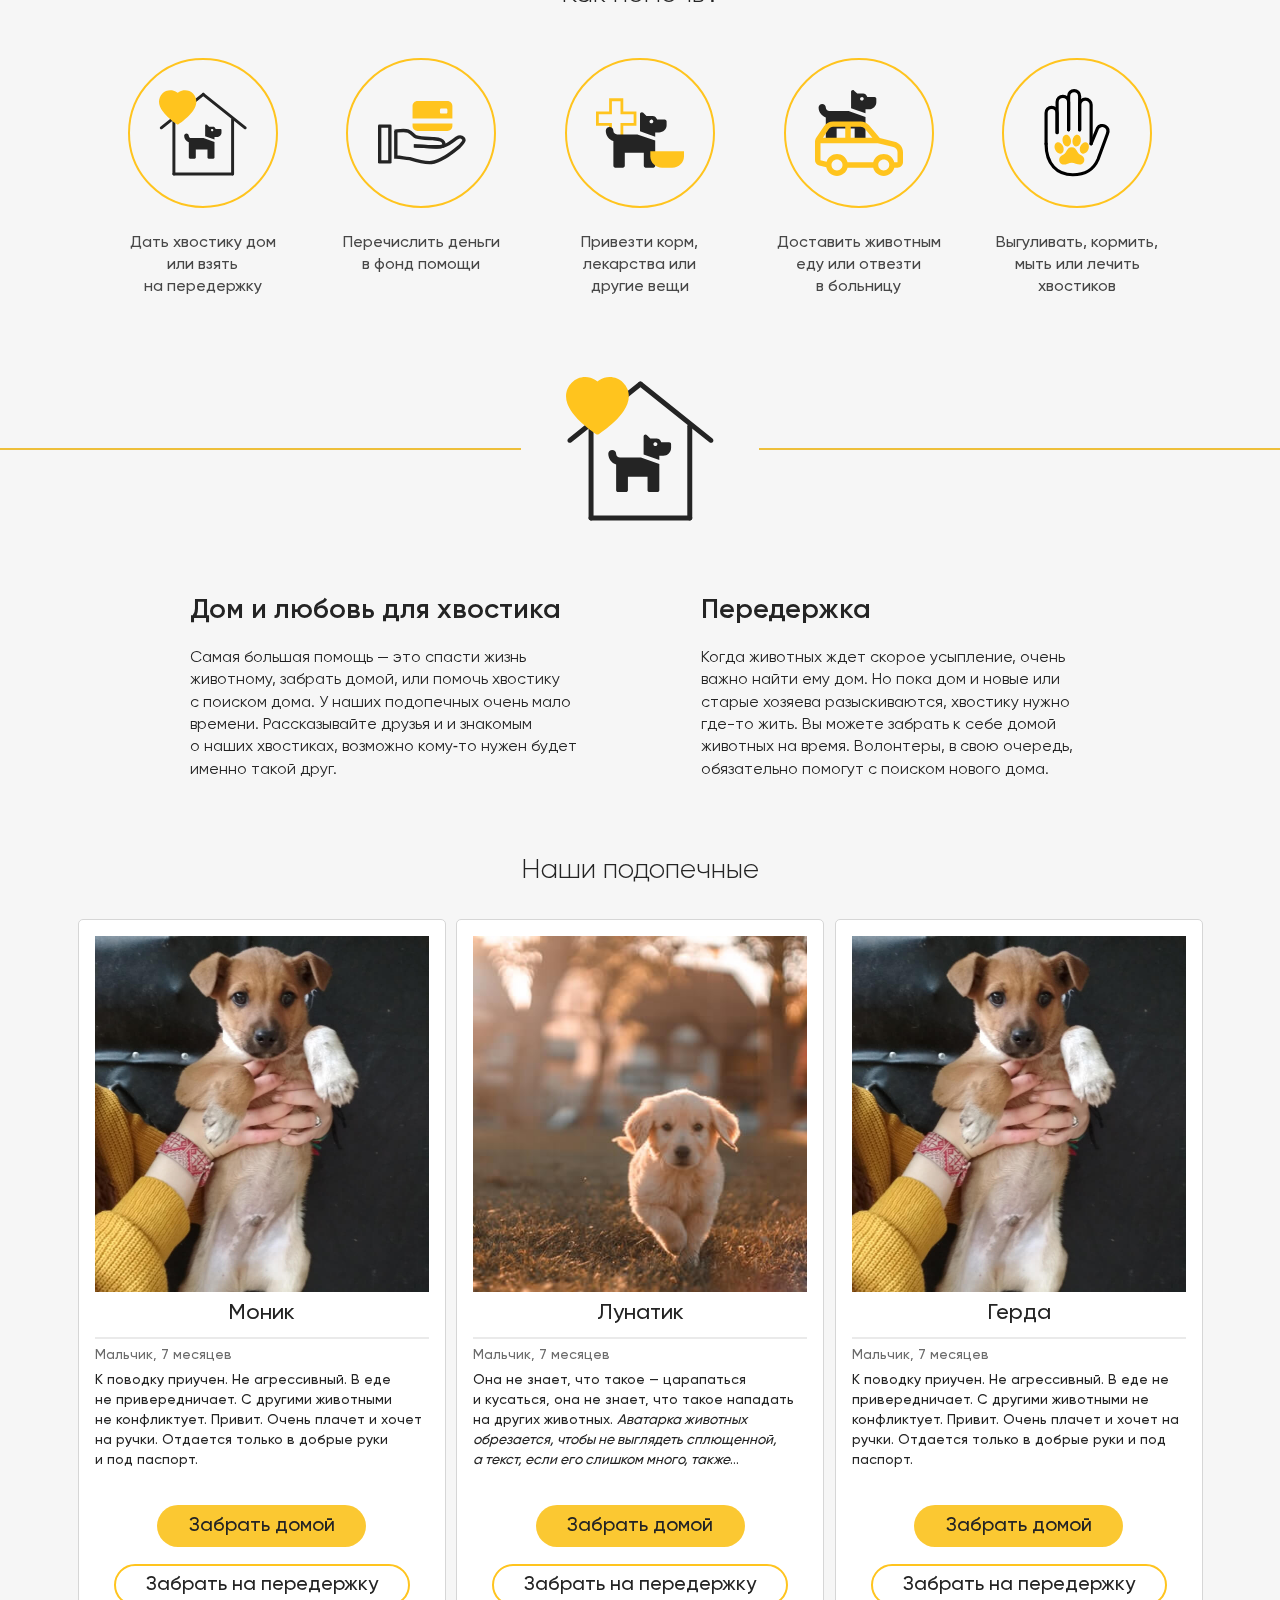
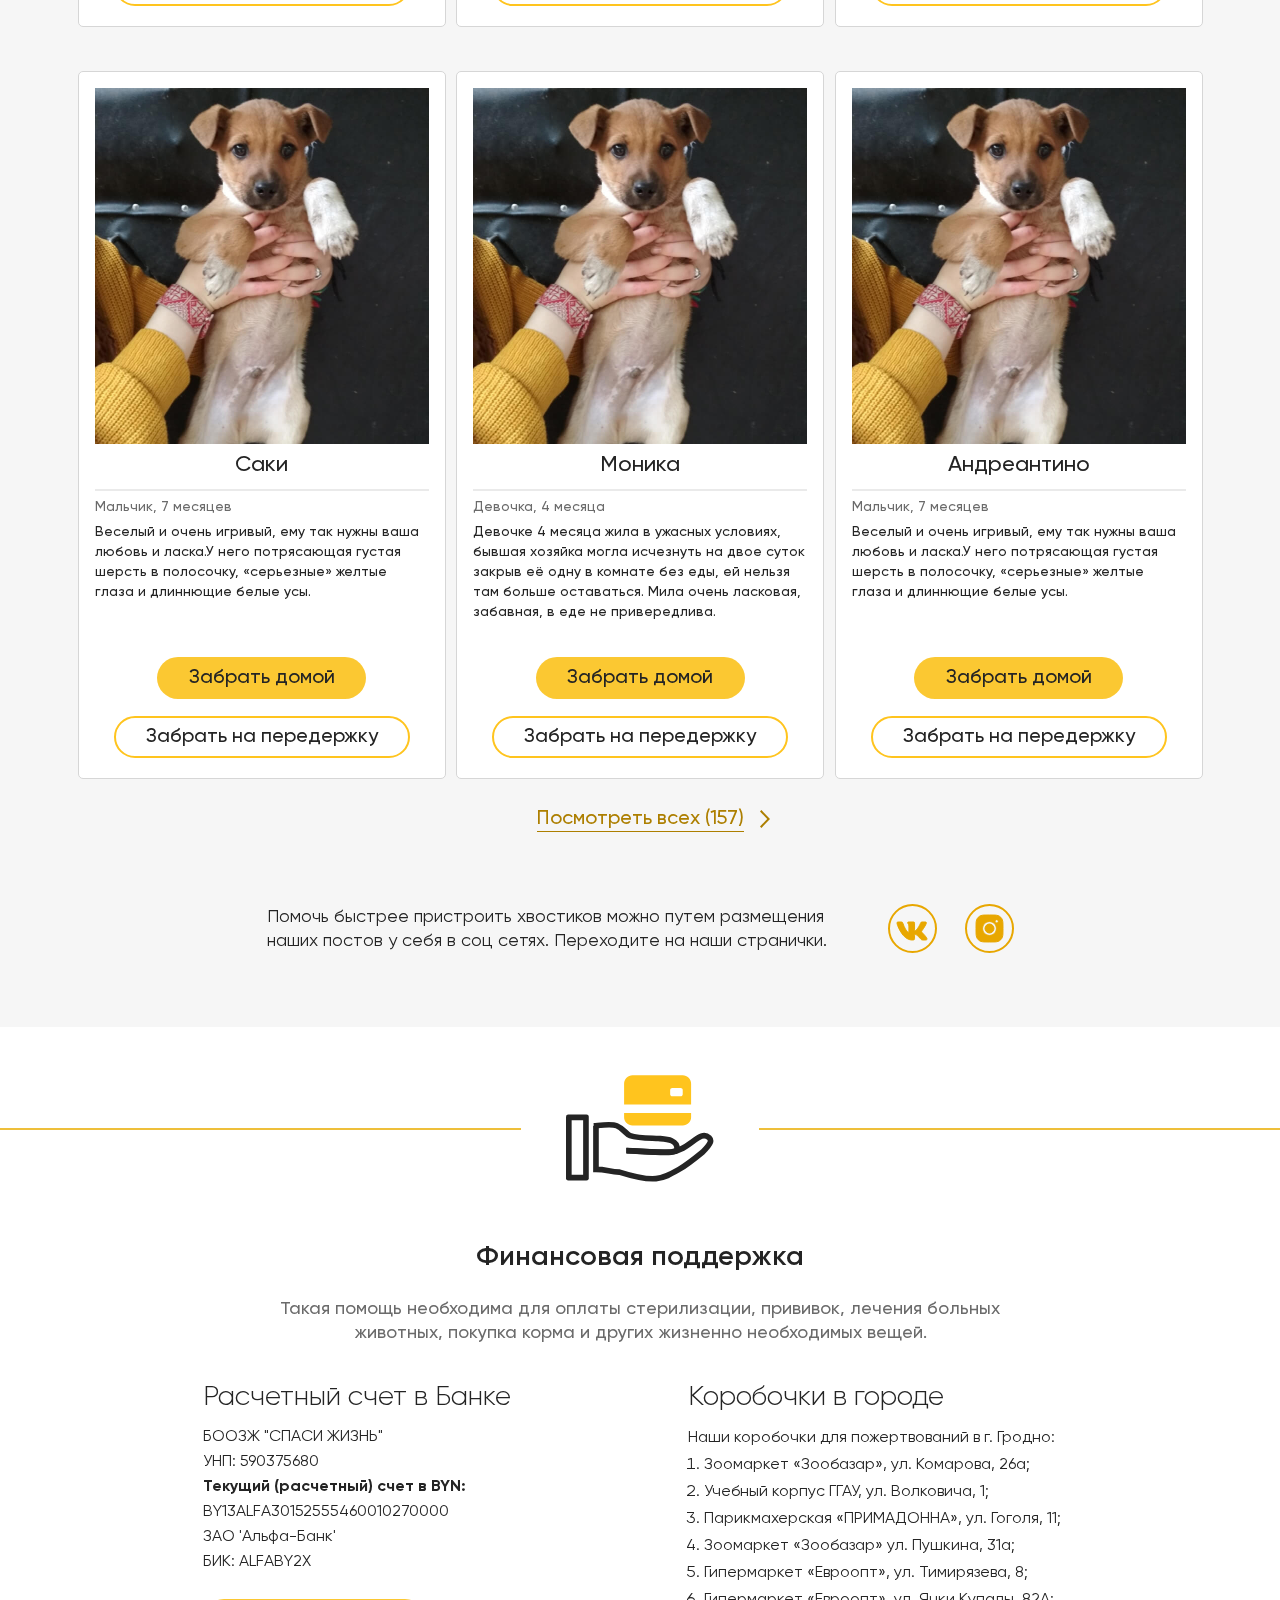
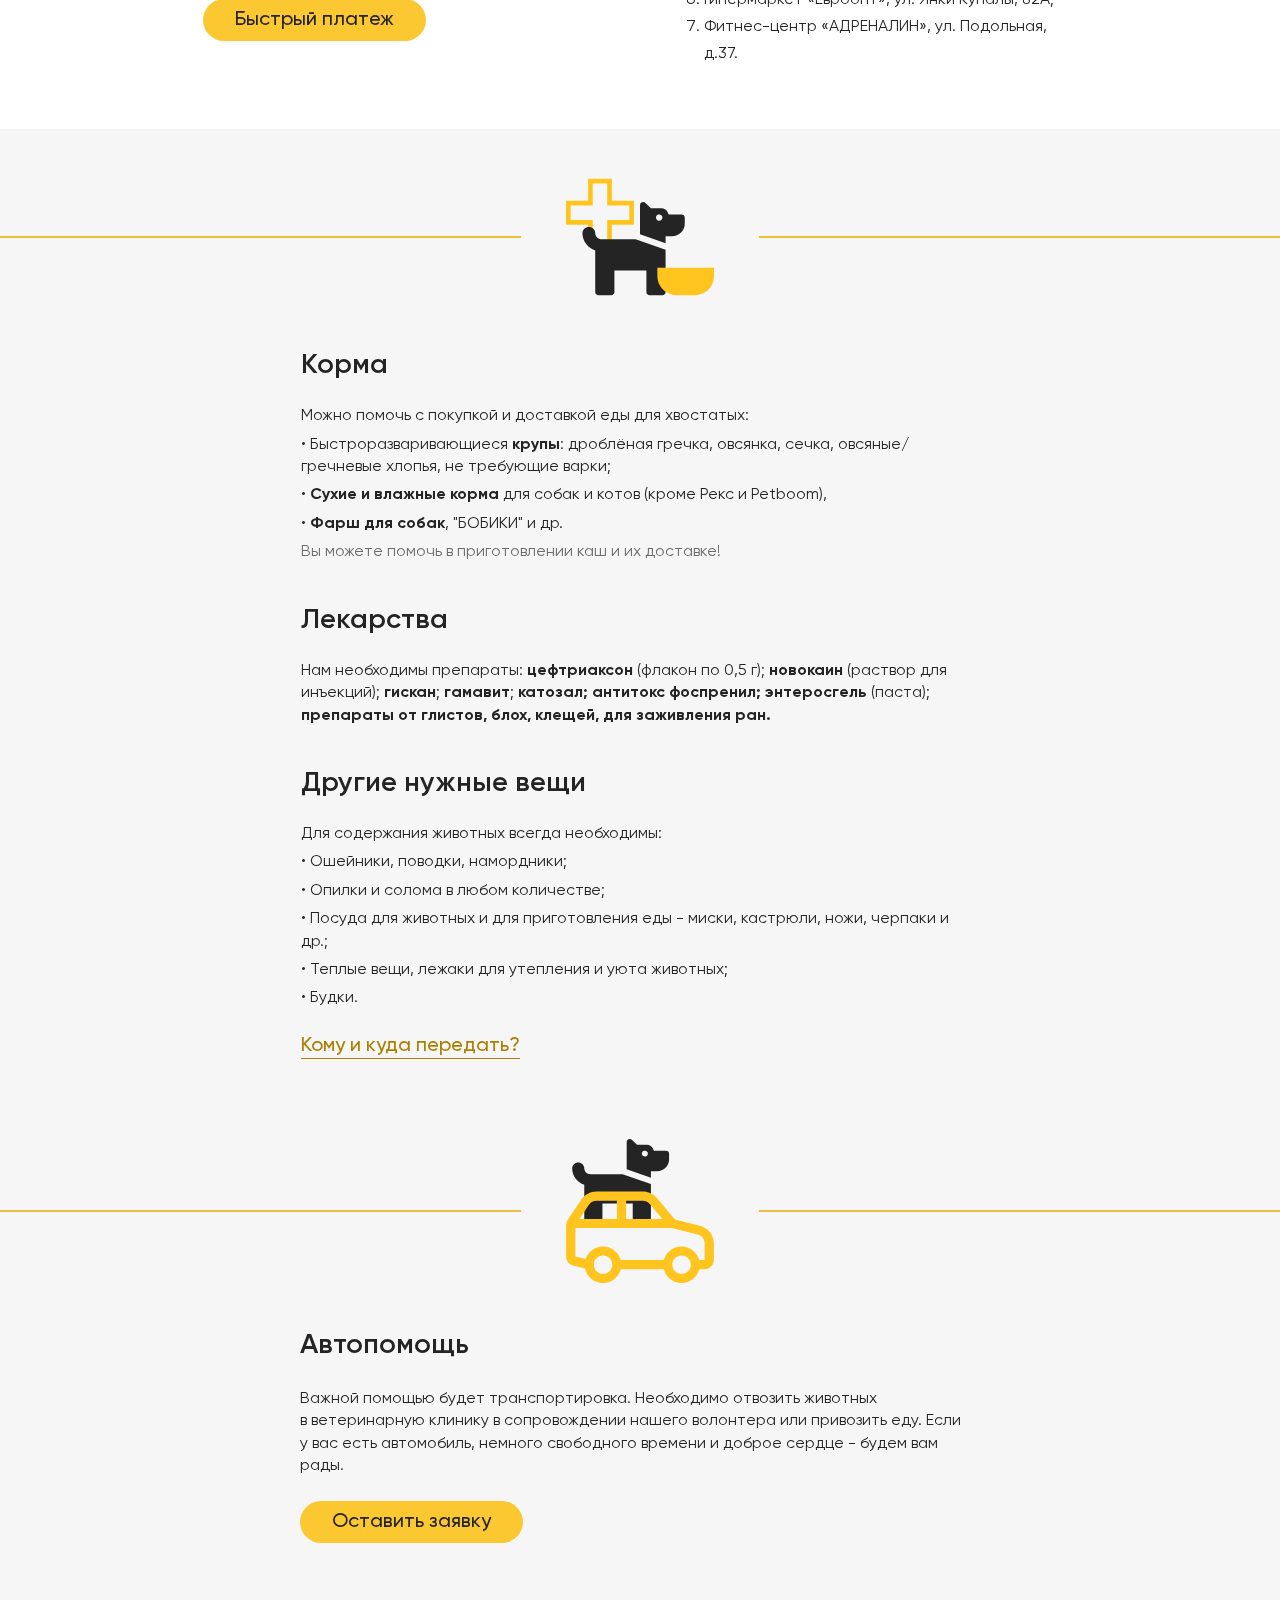
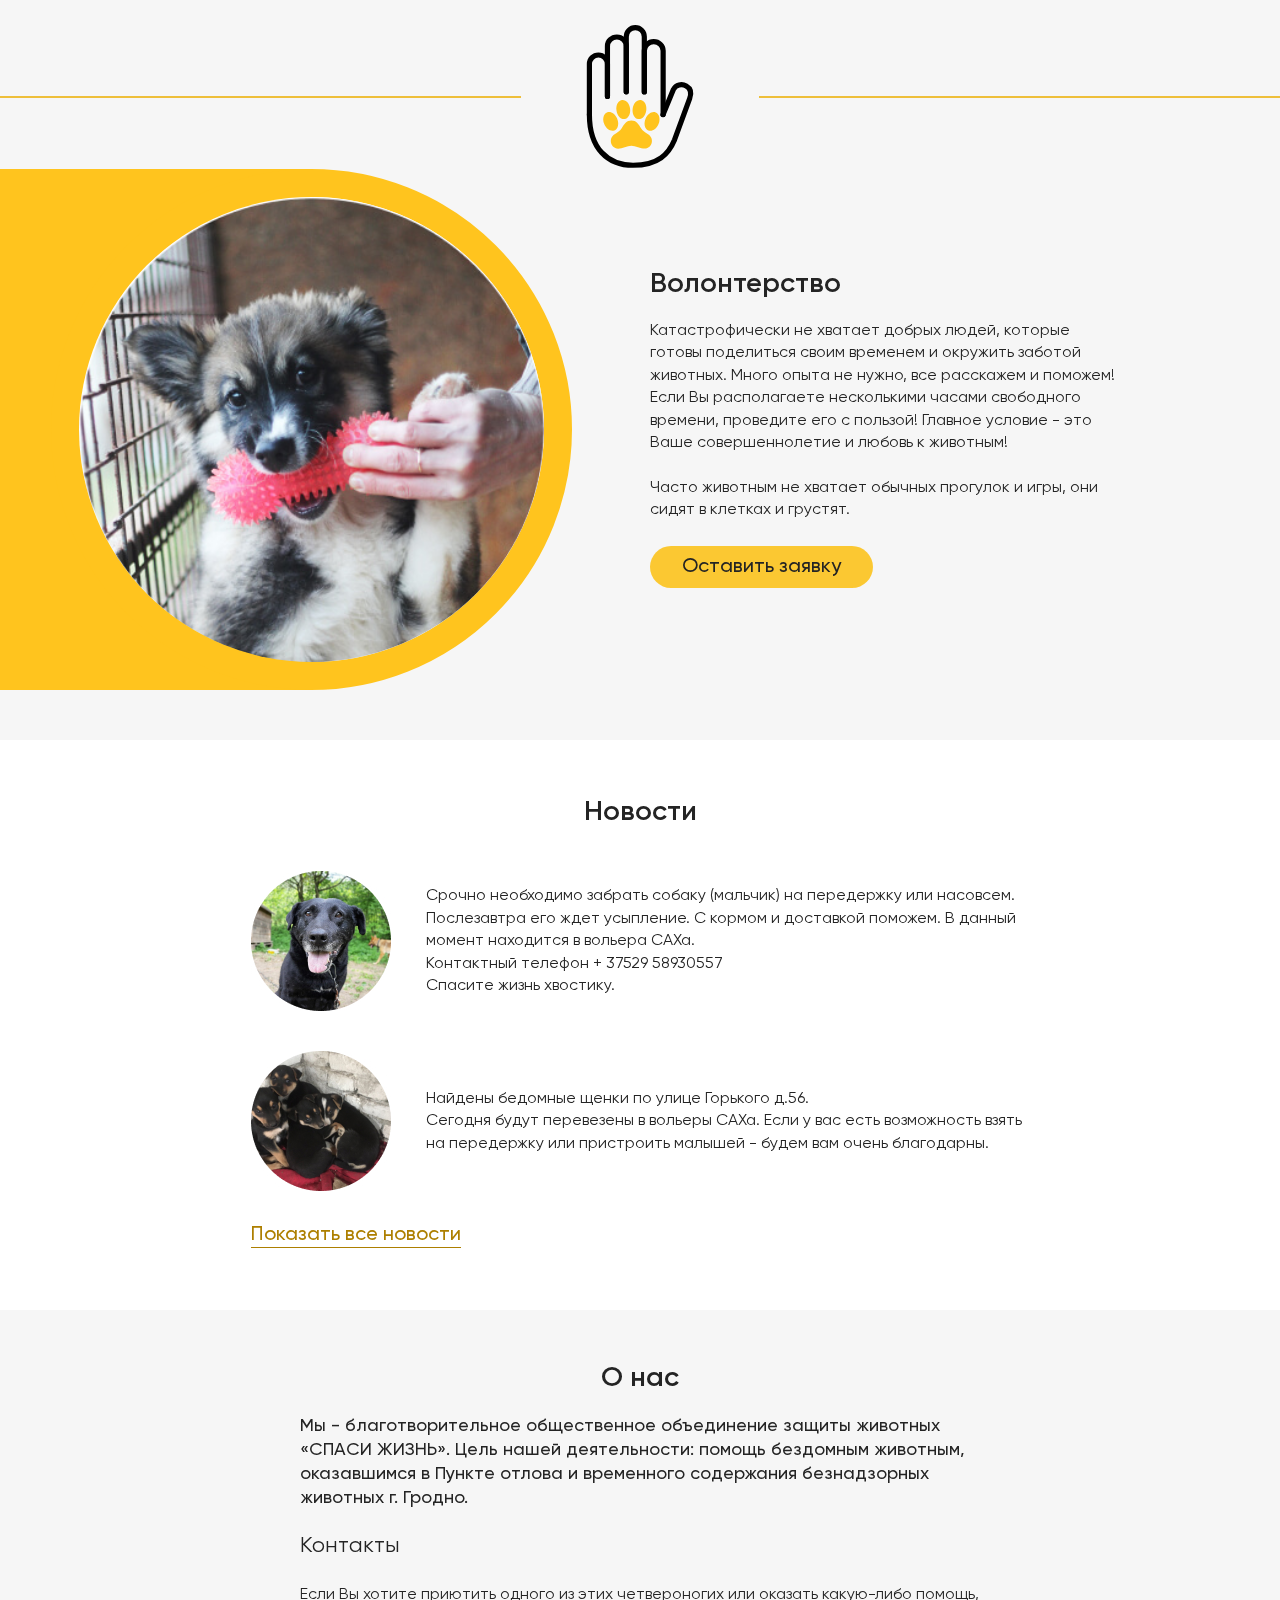
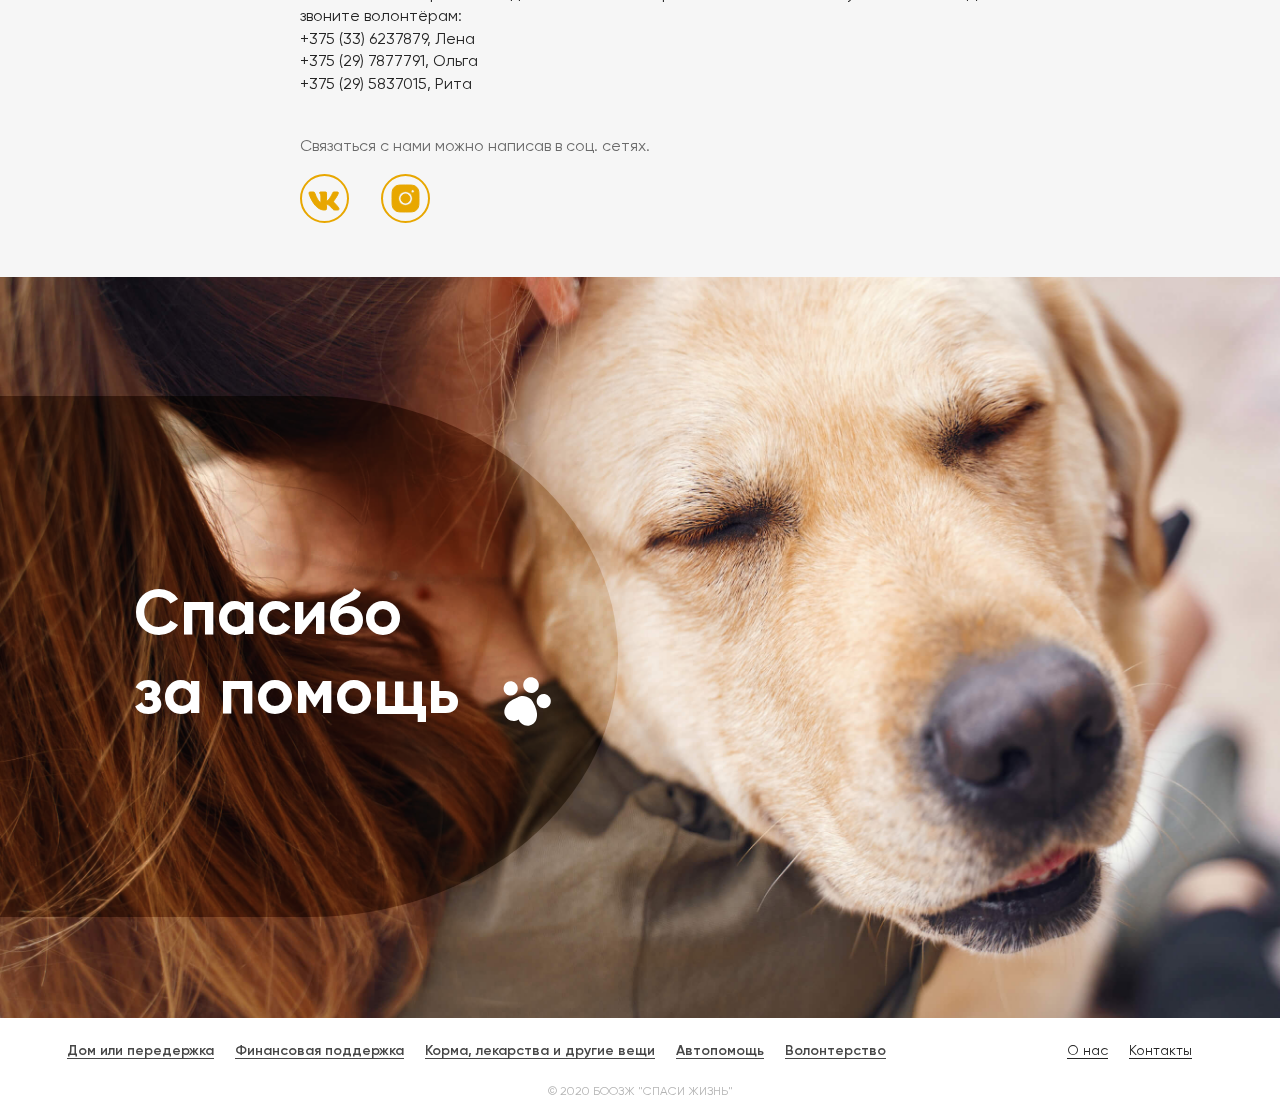
==== commit dbfce153: "feat: charity-section implemented" ====
--- a/index.html
+++ b/index.html
@@ -410,13 +410,75 @@
       </div>
     </section>
 
-    <section id="finance-section">
-      <div class="separator">
-        <div class="separator__icon charity-icon"></div>
-      </div>
-
-      <div class="wrapper">
-        Секция пропущена
+    <section id="charity-section">
+      <div class="separator--charity">
+        <div class="separator">
+          <div class="separator__icon charity-icon"></div>
+        </div>
+      </div>
+
+      <div class="wrapper">
+        <h3 class="charity-section__title">
+          Финансовая поддержка
+        </h3>
+
+        <p class="charity-section__desc">
+          Такая помощь необходима для оплаты стерилизации, прививок, лечения больных животных, покупка корма и других
+          жизненно необходимых вещей.
+        </p>
+
+        <ul class="charity-section__block-list">
+          <li class="charity-section__block">
+            <h4 class="charity-section__block-title">
+              Расчетный счет в Банке
+            </h4>
+
+            <p class="charity-section__block-text">
+              БООЗЖ "СПАСИ ЖИЗНЬ" <br>
+              УНП: 590375680 <br>
+              <span class="bolder">Текущий (расчетный) счет в BYN:</span> <br>
+              BY13ALFA30152555460010270000 <br>
+              ЗАО 'Альфа-Банк' <br>
+              БИК: ALFABY2X
+            </p>
+
+            <a href="#" class="charity-section__btn btn btn--explicit">
+              Быстрый платеж
+            </a>
+          </li>
+          <li class="charity-section__block">
+            <h4 class="charity-section__block-title">
+              Коробочки в городе
+            </h4>
+
+            <div class="charity-section__block-text">
+              Наши коробочки для пожертвований в г. Гродно:
+              <ol>
+                <li>
+                  Зоомаркет «Зообазар», ул. Комарова, 26а;
+                </li>
+                <li>
+                  Учебный корпус ГГАУ, ул. Волковича, 1;
+                </li>
+                <li>
+                  Парикмахерская «ПРИМАДОННА», ул. Гоголя, 11;
+                </li>
+                <li>
+                  Зоомаркет «Зообазар» ул. Пушкина, 31а;
+                </li>
+                <li>
+                  Гипермаркет «Евроопт», ул. Тимирязева, 8;
+                </li>
+                <li>
+                  Гипермаркет «Евроопт», ул. Янки Купалы, 82А;
+                </li>
+                <li>
+                  Фитнес-центр «АДРЕНАЛИН», ул. Подольная, д.37.
+                </li>
+              </ol>
+            </div>
+          </li>
+        </ul>
       </div>
     </section>
 
@@ -438,16 +500,16 @@
                 Можно помочь с покупкой и доставкой еды для хвостатых: <br>
                 <ul class="medicine-section__list">
                   <li class="medicine-section__list-item">
-                    Быстроразваривающиеся <span class="medicine-section__bolder">крупы</span>: дроблёная гречка,
+                    Быстроразваривающиеся <span class="bolder">крупы</span>: дроблёная гречка,
                     овсянка, сечка,
                     овсяные/гречневые хлопья, не требующие
                     варки;
                   <li class="medicine-section__list-item">
-                    <span class="medicine-section__bolder">Сухие и влажные корма</span> для собак и котов (кроме Рекс и
+                    <span class="bolder">Сухие и влажные корма</span> для собак и котов (кроме Рекс и
                     Petboom),
                   </li>
                   <li class="medicine-section__list-item">
-                    <span class="medicine-section__bolder">Фарш для собак</span>, "БОБИКИ" и др. <br>
+                    <span class="bolder">Фарш для собак</span>, "БОБИКИ" и др. <br>
                   </li>
                 </ul>
 
@@ -461,12 +523,12 @@
                 Лекарства
               </h4>
               <p class="medicine-section__text">
-                Нам необходимы препараты: <span class="medicine-section__bolder">цефтриаксон</span> (флакон по 0,5 г);
-                <span class="medicine-section__bolder">новокаин</span> (раствор
-                для инъекций); <span class="medicine-section__bolder">гискан</span>;
-                <span class="medicine-section__bolder">гамавит</span>;
-                <span class="medicine-section__bolder">катозал; антитокс фоспренил; энтеросгель</span> (паста); <span
-                  class="medicine-section__bolder">препараты от глистов,
+                Нам необходимы препараты: <span class="bolder">цефтриаксон</span> (флакон по 0,5 г);
+                <span class="bolder">новокаин</span> (раствор
+                для инъекций); <span class="bolder">гискан</span>;
+                <span class="bolder">гамавит</span>;
+                <span class="bolder">катозал; антитокс фоспренил; энтеросгель</span> (паста); <span
+                  class="bolder">препараты от глистов,
                   блох, клещей, для заживления
                   ран.</span>
               </p>
--- a/assets/styles/style.css
+++ b/assets/styles/style.css
@@ -16,8 +16,12 @@
   color: inherit;
 }
 
-li {
+ul>li {
   list-style-type: none;
+}
+
+ol>li {
+  margin-left: 1em;
 }
 
 /* ? STYLES */
@@ -449,6 +453,23 @@
   color: #242424;
 }
 
+/* ? charity-section */
+
+.charity-section__title {
+  font-weight: 600;
+  text-align: center;
+}
+
+.charity-section__desc {
+  font-weight: 500;
+  color: #6B6B6B;
+  text-align: center;
+}
+
+.charity-section__block-title {
+  font-weight: 300;
+}
+
 /* ? medicine-section */
 
 #medicine-section .medicine-section__list-item::before {
@@ -461,10 +482,6 @@
 
 .medicine-section__title {
   font-weight: 600;
-}
-
-.medicine-section__bolder {
-  font-weight: 500;
 }
 
 .color-b6b6b6 {
@@ -576,8 +593,7 @@
 /* ? banner-section */
 
 .banner-section {
-  background: url(../images/dog.jpg) no-repeat center center;
-  background-size: cover;
+  background: no-repeat center center / cover url(../images/dog.jpg);
 }
 
 .banner-section__side-container {
@@ -854,6 +870,57 @@
     margin-right: 48px;
   }
 
+  /* * charity-section */
+
+  #charity-section {
+    padding: 16px 0;
+  }
+
+  .separator--charity {
+    margin-bottom: 24px;
+  }
+
+  .charity-section__title {
+    font-size: 16px;
+    line-height: 24px;
+    margin-bottom: 16px;
+  }
+
+  .charity-section__desc {
+    line-height: 24px;
+    margin-bottom: 40px;
+  }
+
+  .charity-section__block-title {
+    font-size: 20px;
+    line-height: 24px;
+    margin-bottom: 16px;
+  }
+
+  .charity-section__block-text {
+    font-size: 14px;
+  }
+
+  .charity-section__block-list li:first-child .charity-section__block-text {
+    line-height: 25px;
+  }
+
+  .charity-section__block-list li:last-child .charity-section__block-text {
+    line-height: 19.6px;
+  }
+
+  .charity-section__btn {
+    width: 194px;
+    height: 30px;
+    line-height: 30px;
+    font-size: 18px;
+    margin: 16px auto 0;
+  }
+
+  .charity-section__block-list>li:first-child {
+    margin-bottom: 32px;
+  }
+
   /* * medicine-section */
 
   #medicine-section {
@@ -875,6 +942,10 @@
   .medicine-section__text {
     font-size: 14px;
     line-height: 19.6px;
+  }
+
+  .bolder {
+    font-weight: 500;
   }
 
   /* * delivery-section */
@@ -1098,6 +1169,12 @@
     /* ! Название по БЭМ? */
     width: 382px;
     margin: 0 auto;
+  }
+
+  /* * charity-section */
+
+  #charity-section .wrapper {
+    width: 382px;
   }
 
   /* * medicine-section */
@@ -1409,6 +1486,40 @@
     margin-left: 10px;
   }
 
+  /* * charity-section */
+
+  #charity-section .wrapper {
+    width: 501px;
+  }
+
+  .charity-section__title {
+    font-size: 20px;
+    line-height: 32px;
+  }
+
+  .charity-section__desc {
+    width: 358px;
+    margin-left: auto;
+    margin-right: auto;
+  }
+
+  .charity-section__block-list {
+    display: flex;
+    justify-content: space-between;
+  }
+
+  .charity-section__block {
+    width: 237px;
+  }
+
+  .charity-section__btn {
+    width: 223px;
+    height: 42px;
+    line-height: 42px;
+    font-size: 20px;
+    margin: 24px 0 0;
+  }
+
   /* * medicine-section */
 
   #medicine-section {
@@ -1792,6 +1903,36 @@
     margin-left: 7px;
   }
 
+  /* * charity-section */
+
+  #charity-section {
+    padding: 28px 0 24px;
+  }
+
+  #charity-section .wrapper {
+    width: 618px;
+  }
+
+  .separator--charity {
+    margin-bottom: 38px;
+  }
+
+  .charity-section__title {
+    font-size: 24px;
+  }
+
+  .charity-section__desc {
+    width: 530px;
+  }
+
+  .charity-section__block {
+    width: 274px;
+  }
+
+  .charity-section__block-title {
+    font-size: 24px;
+  }
+
   /* * medicine-section */
 
   #medicine-section {
@@ -1811,7 +1952,7 @@
     line-height: 22.4px;
   }
 
-  .medicine-section__bolder {
+  .bolder {
     font-weight: 700;
   }
 
@@ -2158,6 +2299,47 @@
     margin-left: 38px;
   }
 
+  /* * charity-section */
+
+  #charity-section {
+    padding: 30px 0 56px;
+  }
+
+  #charity-section .wrapper {
+    width: 875px;
+  }
+
+  .separator--charity {
+    margin-bottom: 40px;
+  }
+
+  .charity-section__title {
+    font-size: 28px;
+    margin-bottom: 24px;
+  }
+
+  .charity-section__desc {
+    width: 758px;
+    font-size: 18px;
+  }
+
+  .charity-section__block {
+    width: 390px;
+  }
+
+  .charity-section__block-title {
+    font-size: 28px;
+  }
+
+  .charity-section__block-text {
+    font-size: 16px;
+    line-height: 22.4px;
+  }
+
+  .charity-section__block-list li:last-child .charity-section__block-text {
+    line-height: 27px;
+  }
+
   /* * medicine-section */
 
   .separator--medicine {
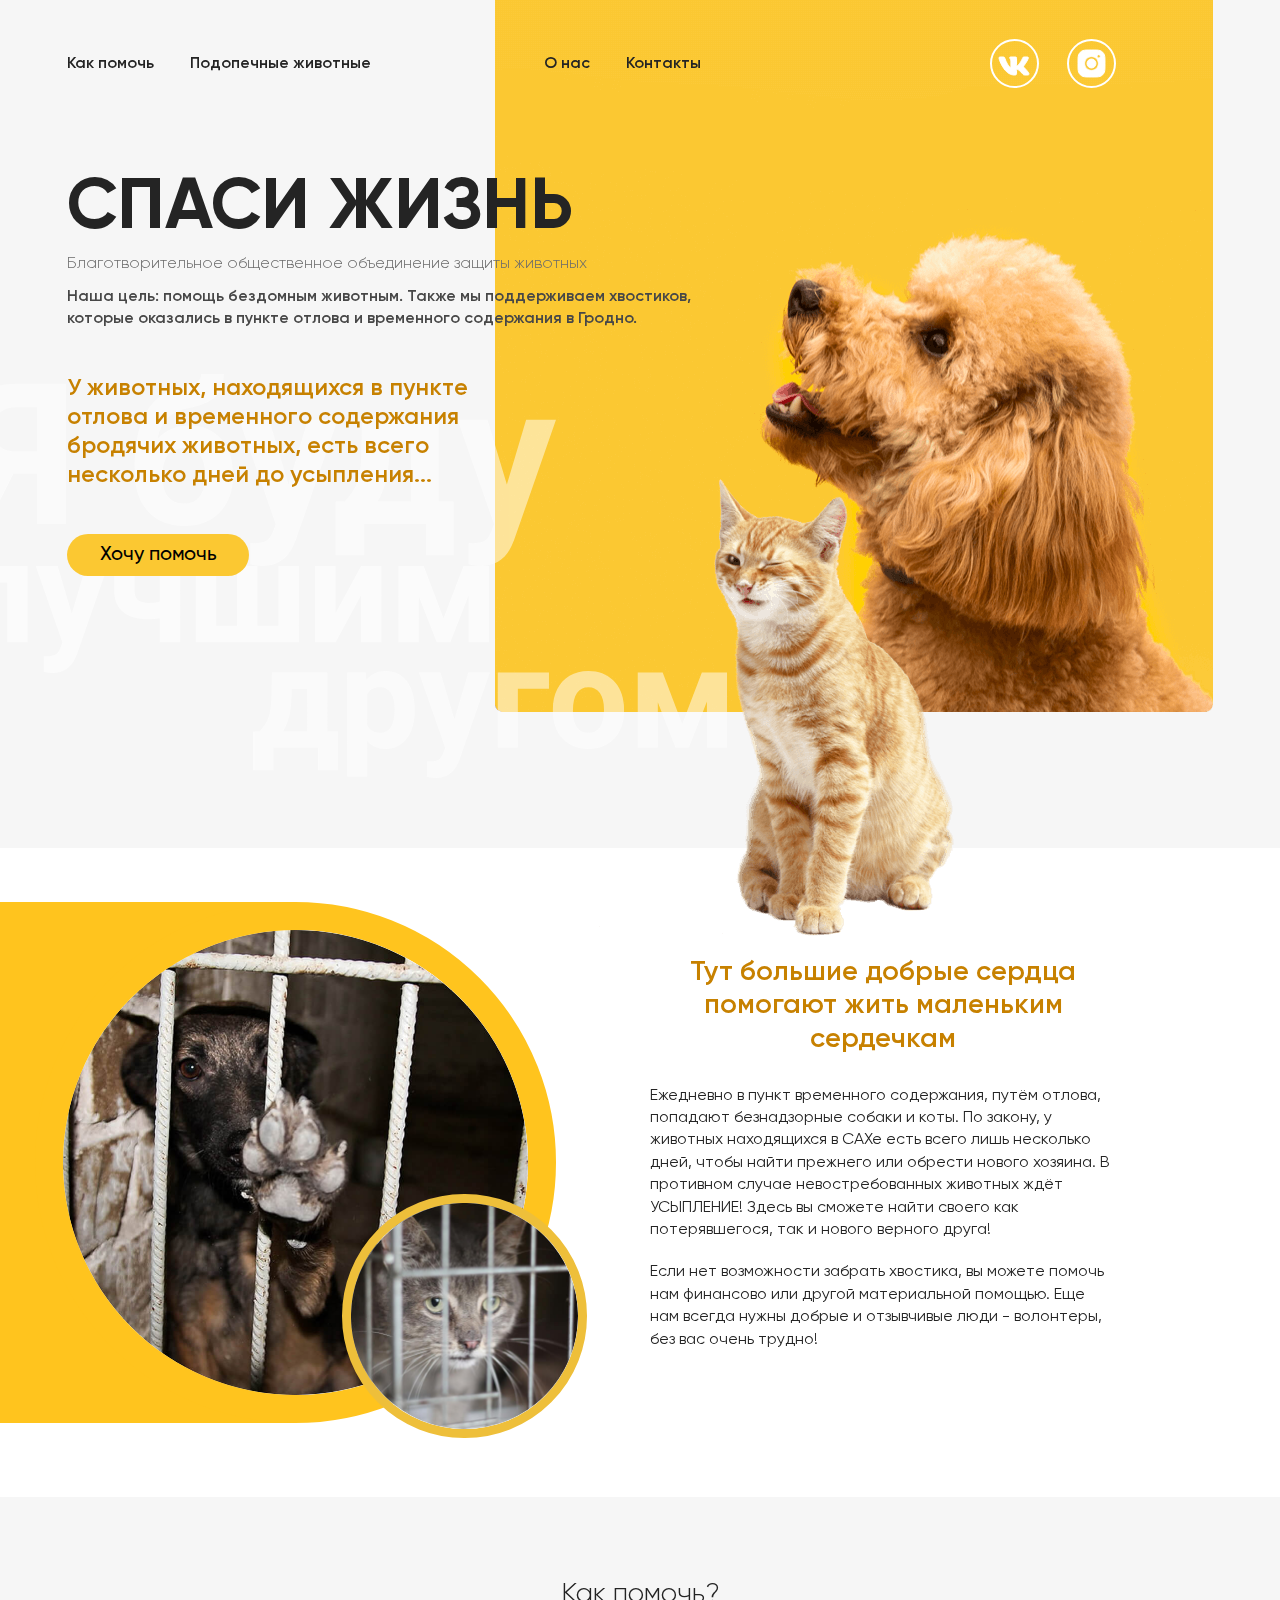
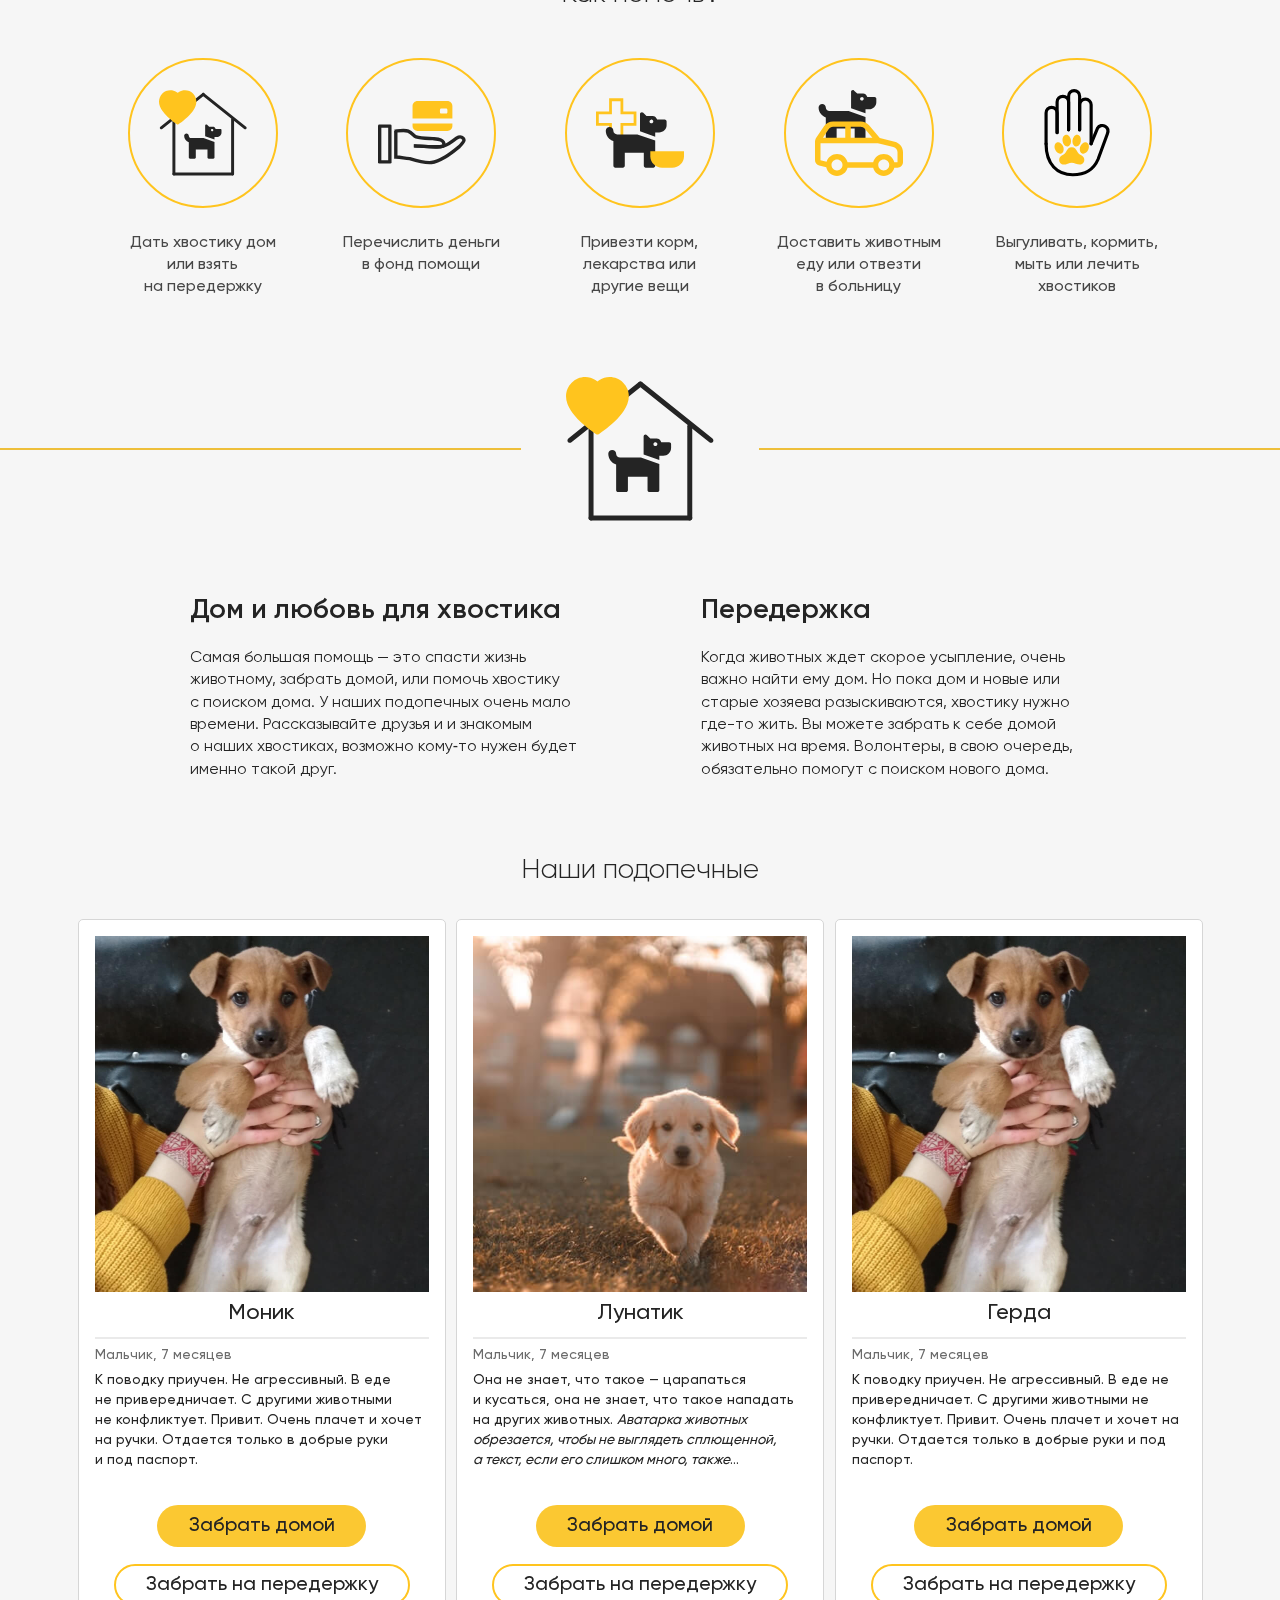
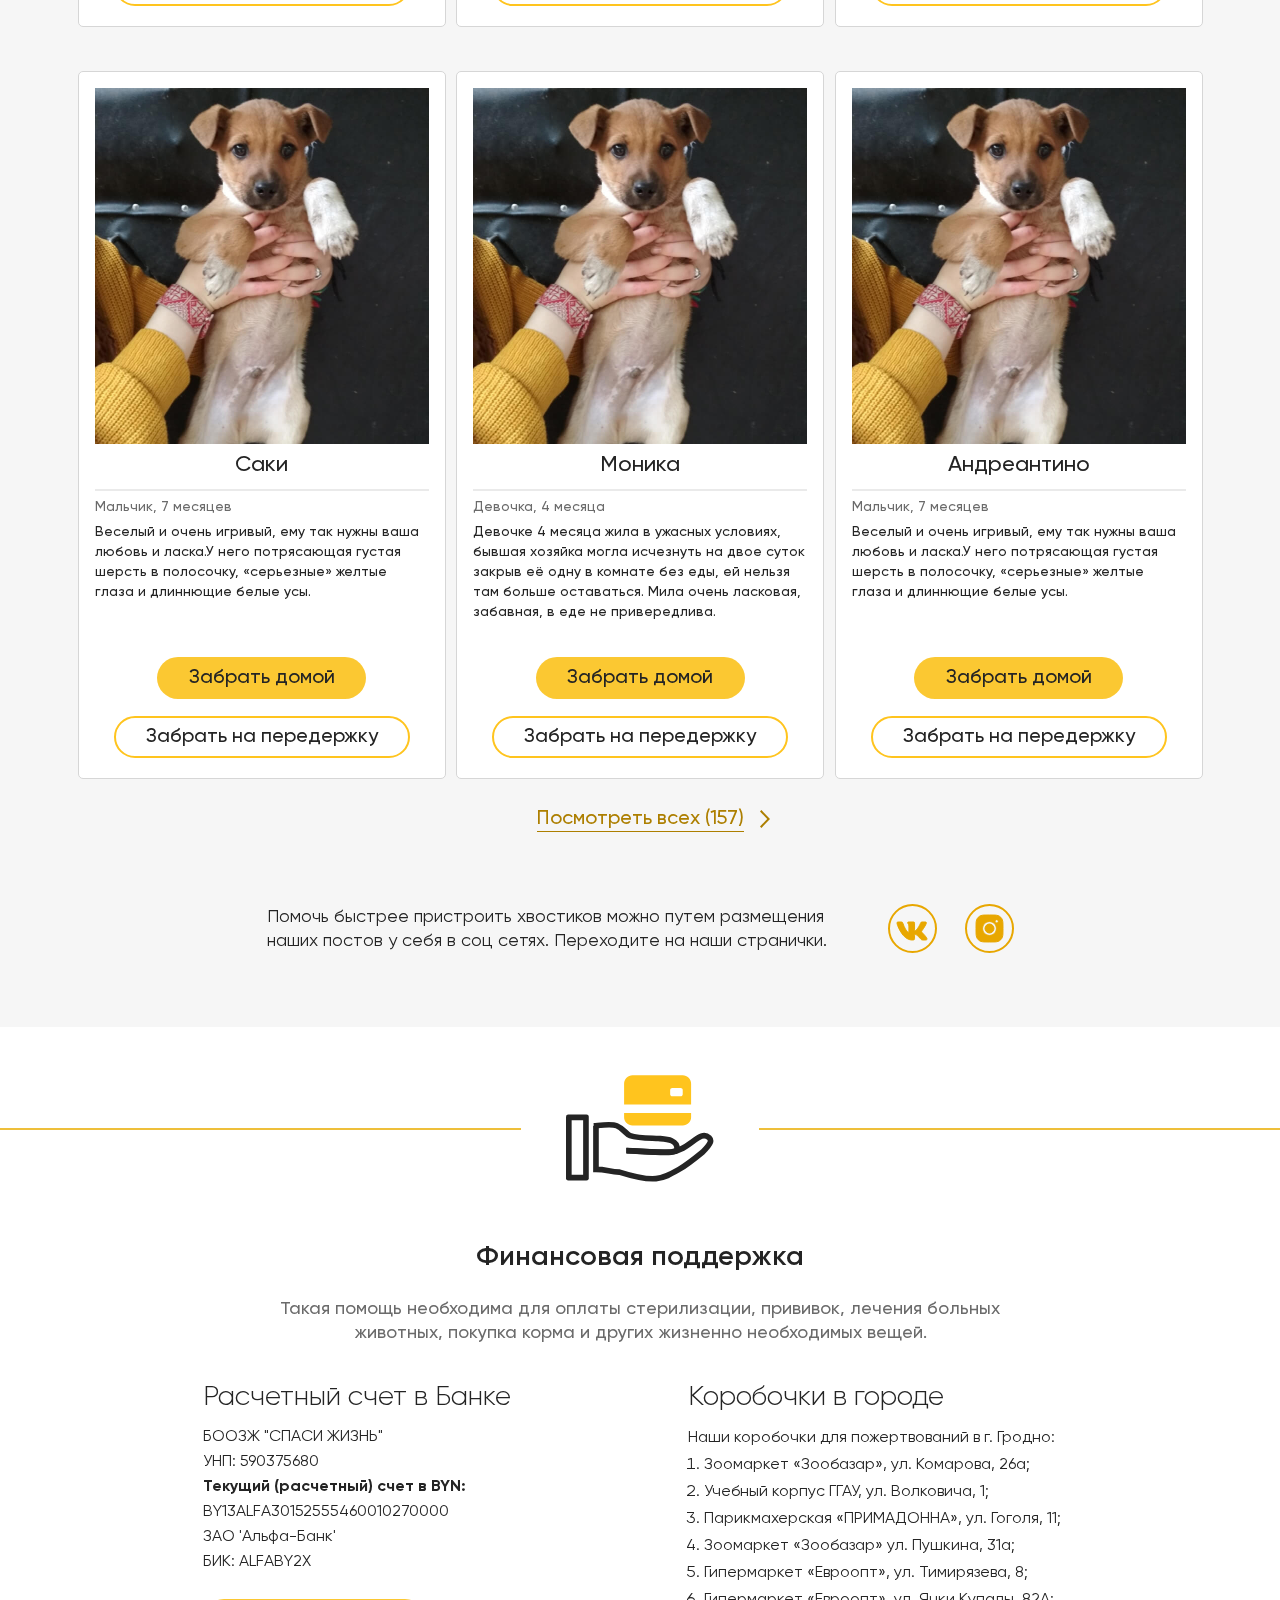
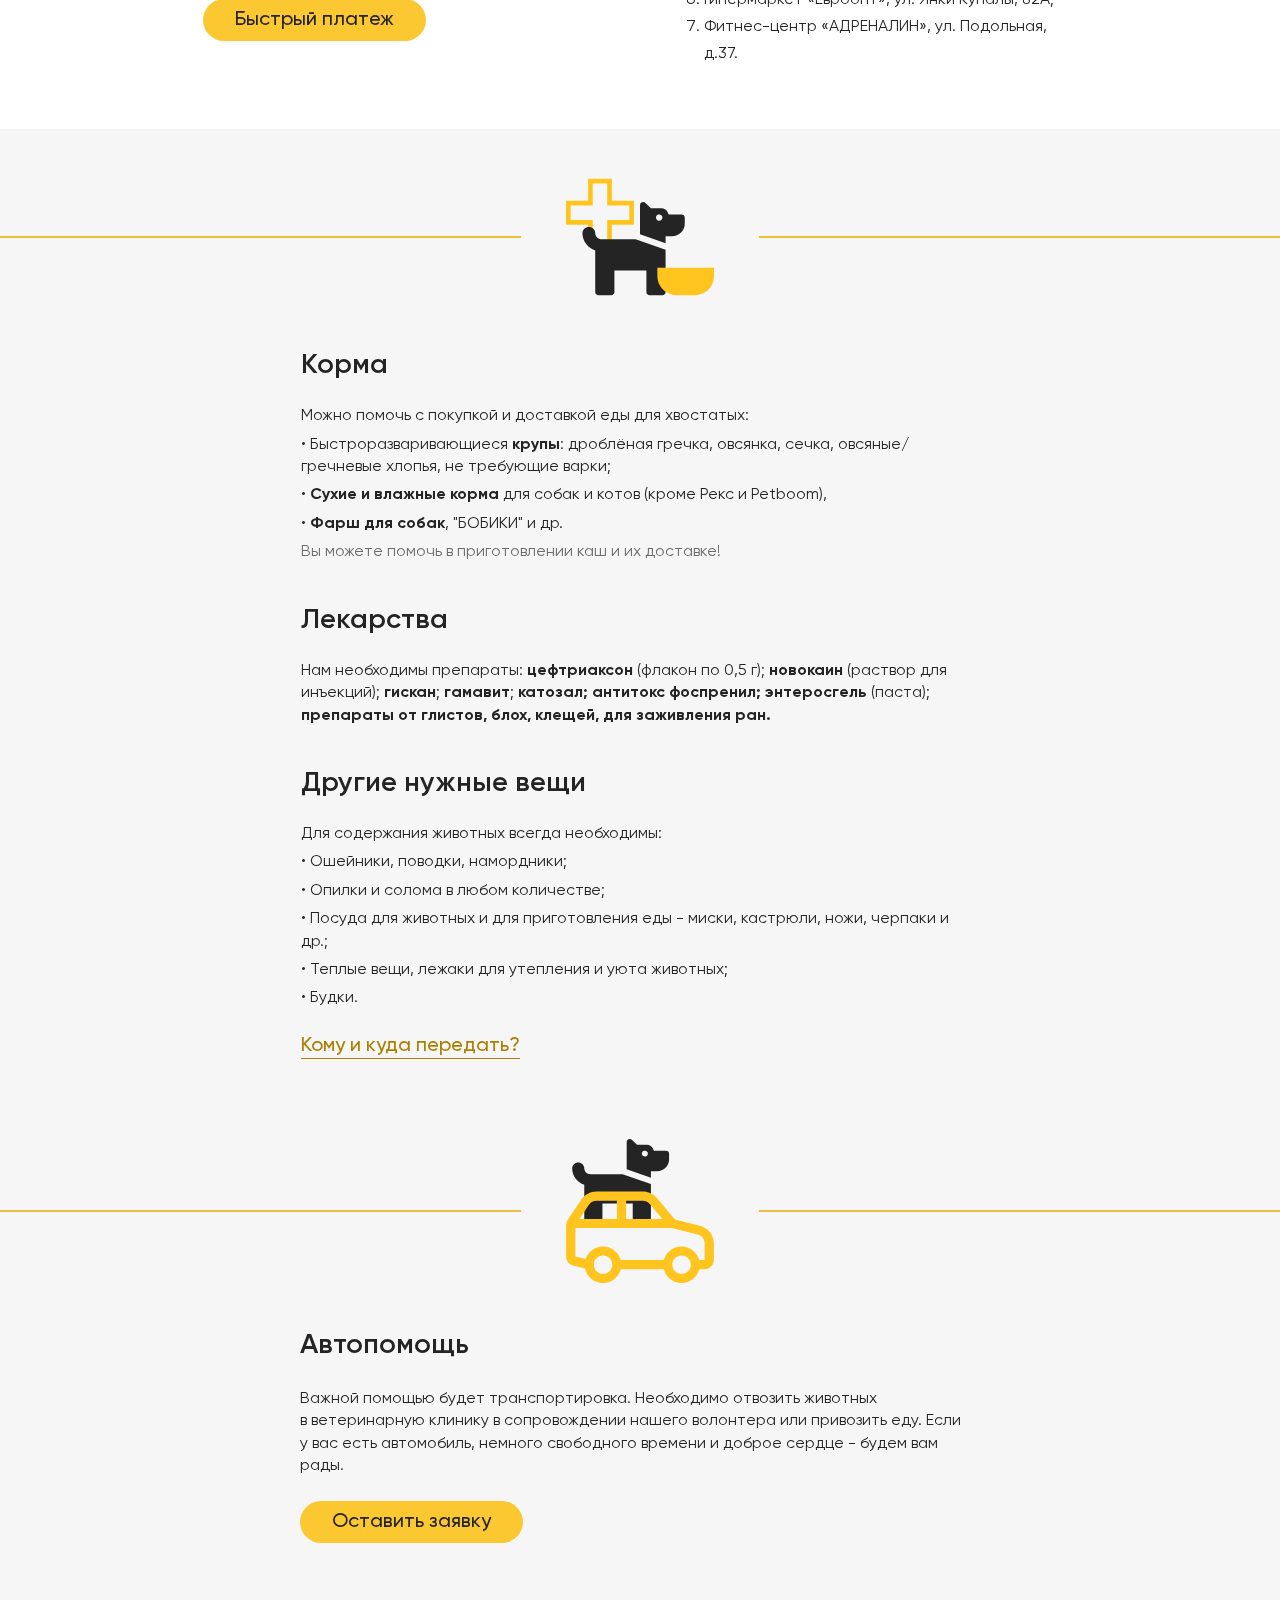
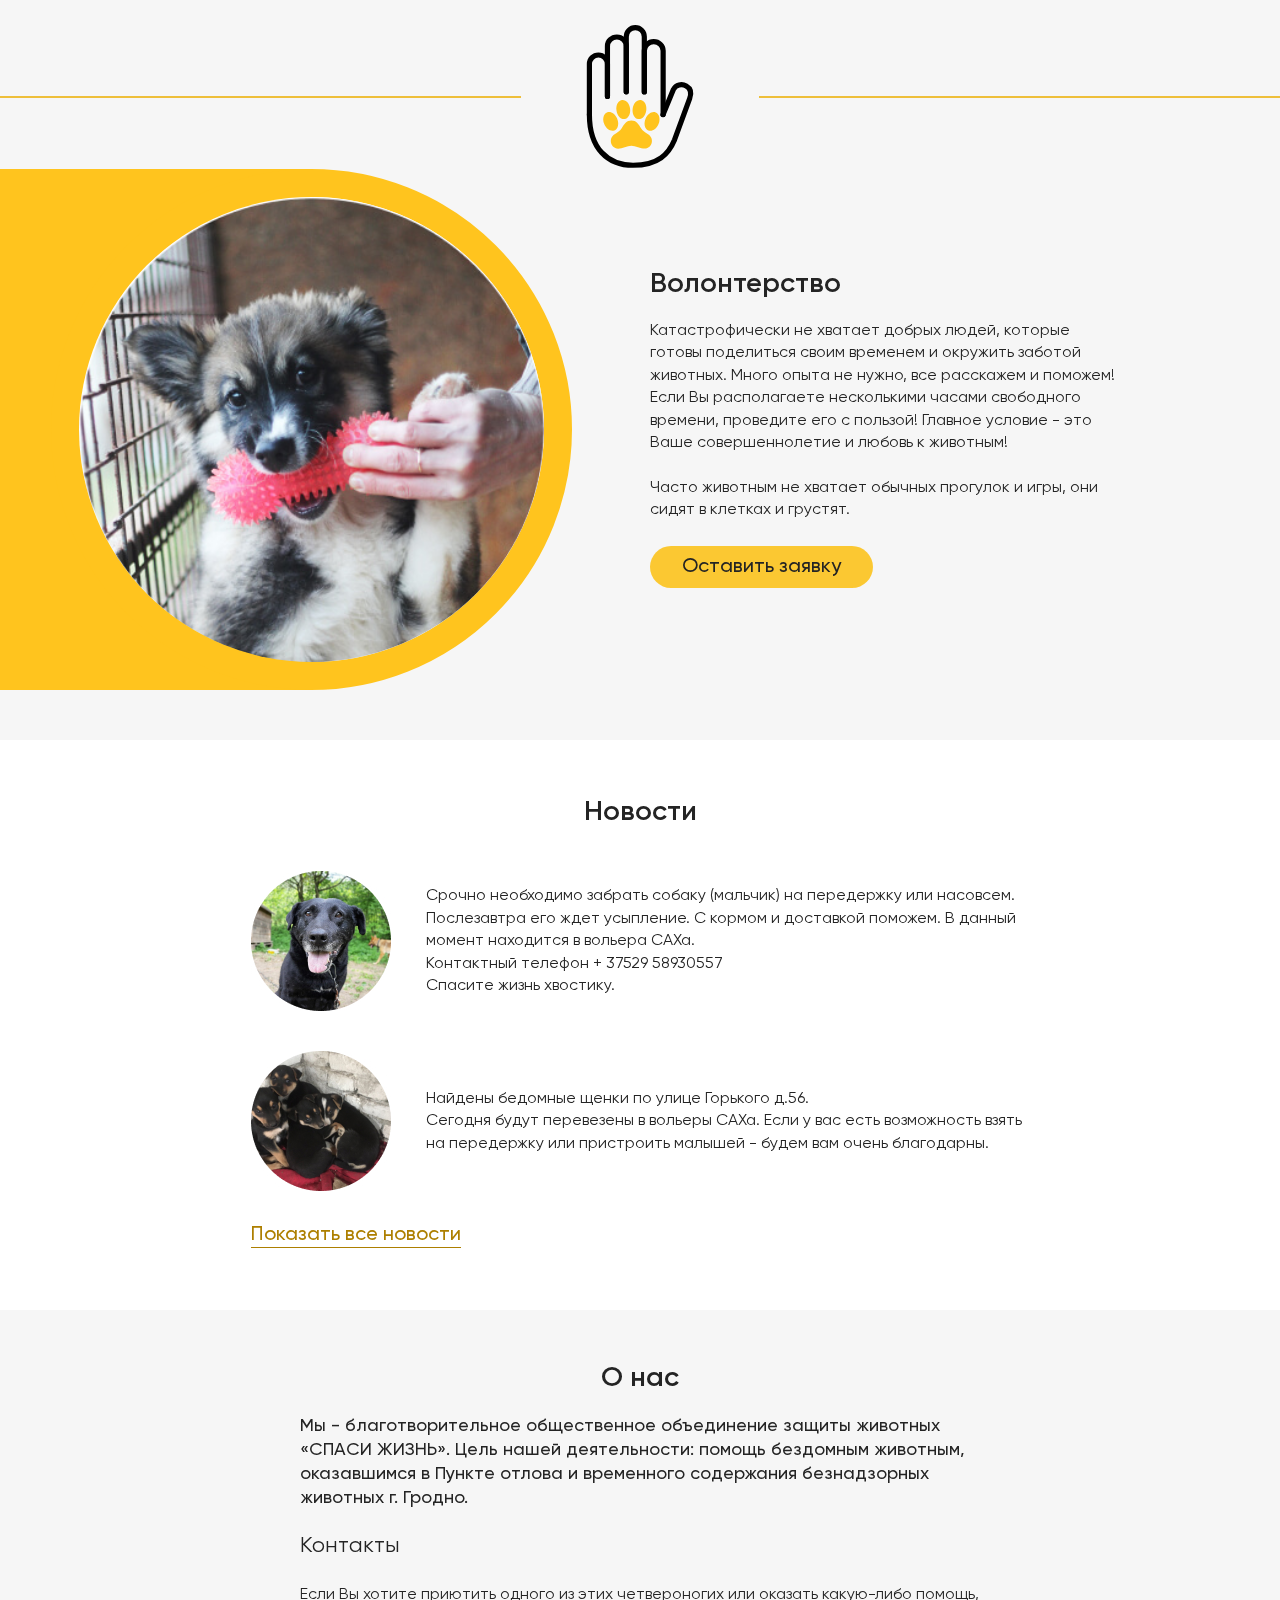
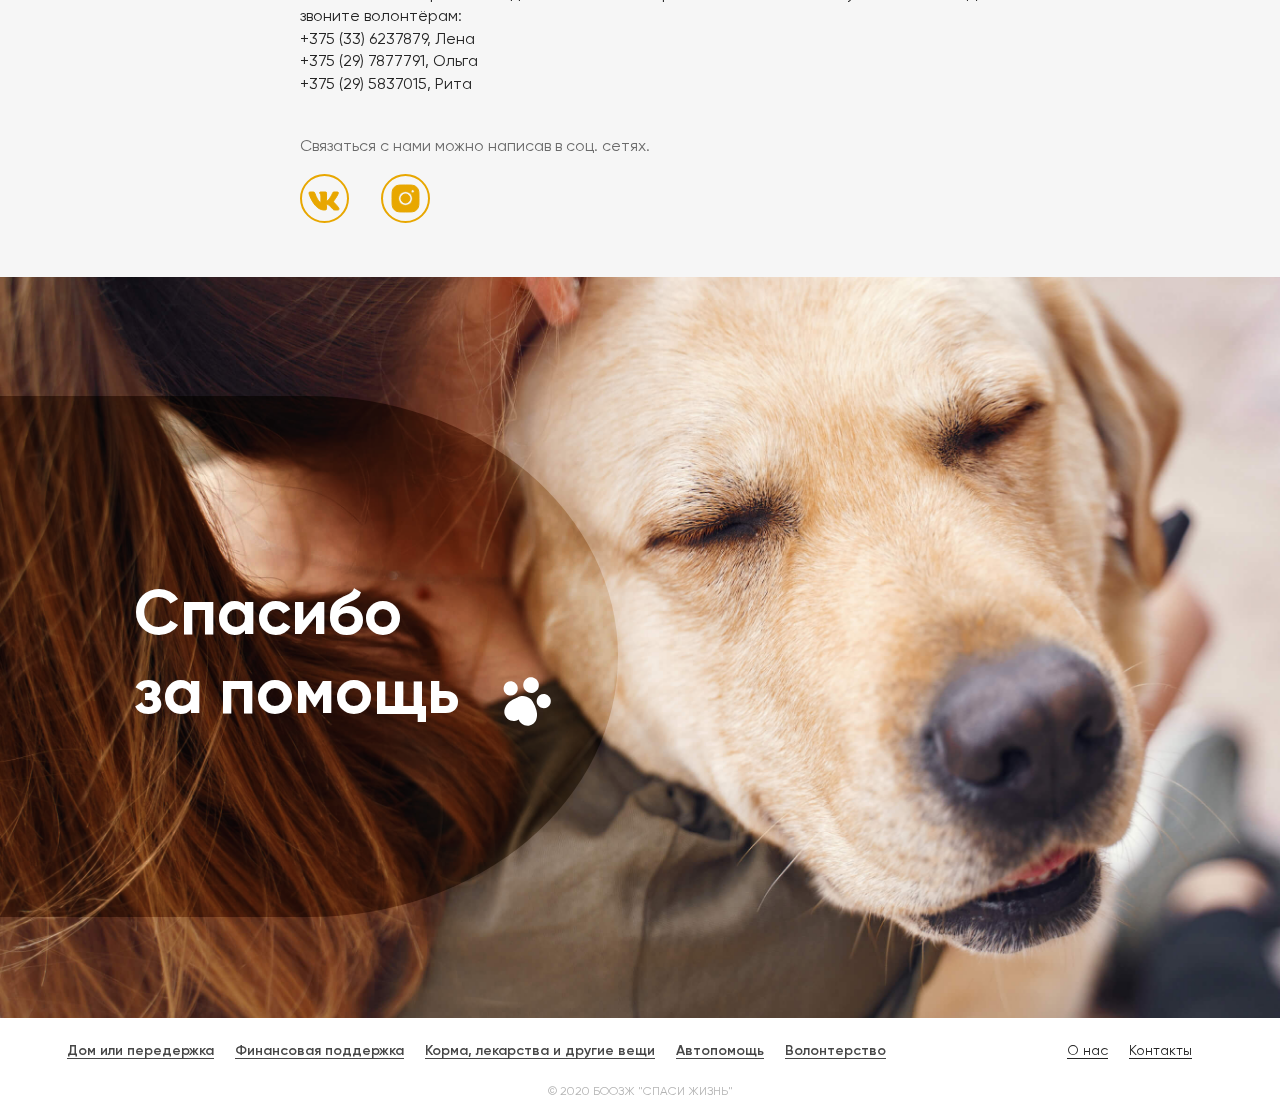
==== commit 2942ee07: "feat: lettering implemented" ====
--- a/index.html
+++ b/index.html
@@ -19,6 +19,67 @@
       <source srcset="assets/images/bg-img/bg-img-md.png" media="(max-width: 1269px)">
       <img srcset="assets/images/bg-img/bg-img.png">
     </picture>
+  </div>
+
+  <div class="wrapper wrapper--lettering">
+    <div class="lettering">
+      <svg viewBox="0 0 772 404" fill="none" xmlns="http://www.w3.org/2000/svg">
+        <g opacity="0.5">
+          <path
+            d="M82.0658 149.943V99.4165H58.5567L33.217 149.943H2L31.9645 90.1774C17.5121 82.2216 10.286 69.8707 10.286 53.1248C10.286 39.3945 14.7823 28.7759 23.7748 21.2692C32.7674 13.7624 45.3248 9.94486 61.4472 9.81654H111.067V149.943H82.0658ZM39.1906 55.2421C39.1906 63.0697 41.0855 68.7479 44.8752 72.2767C48.7291 75.8055 54.4779 77.5699 62.1216 77.5699H82.0658V33.203H62.1216C46.8343 33.203 39.1906 40.5494 39.1906 55.2421Z"
+            fill="white" />
+          <path
+            d="M234.008 51.585C247.368 51.585 258.031 56.012 265.995 64.8662C273.96 73.7203 277.943 85.7504 277.943 100.956V102.304C277.943 117.317 273.511 129.347 264.647 138.394C255.783 147.441 243.867 151.964 228.901 151.964C213.871 151.964 201.891 147.088 192.963 137.335C184.099 127.519 179.667 114.206 179.667 97.3955V92.7759C179.796 69.3574 183.746 51.0396 191.518 37.8226C199.354 24.5414 211.109 16.1684 226.782 12.7038C235.003 10.9073 240.302 9.14286 242.679 7.41053C245.056 5.61404 246.244 3.14386 246.244 0H268.79C268.79 10.0732 266.06 17.6441 260.6 22.7128C255.204 27.7815 245.57 31.6952 231.695 34.4541C223.474 36.1223 216.986 39.3624 212.233 44.1744C207.48 48.9865 204.268 55.7554 202.598 64.4812C211.462 55.8837 221.932 51.585 234.008 51.585ZM228.709 74.1053C222.093 74.1053 216.89 76.3188 213.1 80.7459C209.375 85.1729 207.512 92.3589 207.512 102.304C207.512 111.158 209.342 117.927 213.004 122.611C216.665 127.23 221.964 129.54 228.901 129.54C235.646 129.54 240.848 127.262 244.51 122.707C248.171 118.151 250.034 111.447 250.098 102.592V100.283C250.098 91.7494 248.203 85.2692 244.413 80.8421C240.688 76.3509 235.453 74.1053 228.709 74.1053Z"
+            fill="white" />
+          <path
+            d="M333.536 110.58L352.806 45.8105H382.674L340.762 166.111L338.45 171.597C332.219 185.199 321.942 192 307.618 192C303.571 192 299.461 191.39 295.285 190.171V169.095L299.525 169.191C304.792 169.191 308.71 168.389 311.279 166.785C313.913 165.181 315.968 162.518 317.446 158.797L320.722 150.232L284.205 45.8105H314.17L333.536 110.58Z"
+            fill="white" />
+          <path
+            d="M389.707 127.519C396.002 120.846 400.273 114.238 402.522 107.693C404.77 101.149 406.022 91.8777 406.279 79.8797L407.05 45.8105H483.744V127.519H498.774V181.221H470.929V149.943H409.17V181.221H380.747V127.519H389.707ZM422.562 127.519H455.995V68.812H434.317L434.124 81.3233C433.546 100.443 429.692 115.842 422.562 127.519Z"
+            fill="white" />
+          <path
+            d="M551.862 110.58L571.132 45.8105H601L559.088 166.111L556.776 171.597C550.545 185.199 540.268 192 525.944 192C521.898 192 517.787 191.39 513.612 190.171V169.095L517.851 169.191C523.118 169.191 527.036 168.389 529.606 166.785C532.239 165.181 534.295 162.518 535.772 158.797L539.048 150.232L502.532 45.8105H532.496L551.862 110.58Z"
+            fill="white" />
+        </g>
+        <g opacity="0.6">
+          <path
+            d="M72.6099 192V268.217H52.2368V208.483H34.2606L32.9917 232.011C32.1927 244.549 29.7254 253.683 25.5897 259.412C21.454 265.141 15.2974 268.076 7.12 268.217H0.211485L0 251.664L2.53782 251.452C6.20356 251.171 8.88238 249.01 10.5743 244.972C12.2661 240.933 13.3236 234.053 13.7465 224.332L15.1564 192H72.6099Z"
+            fill="white" />
+          <path
+            d="M116.81 239.407L130.909 192H152.763L122.097 280.051L120.406 284.066C115.847 294.022 108.327 299 97.8471 299C94.8863 299 91.8785 298.554 88.8238 297.662V282.235L91.9255 282.305C95.7793 282.305 98.6461 281.718 100.526 280.544C102.453 279.37 103.957 277.422 105.038 274.698L107.434 268.429L80.7168 192H102.641L116.81 239.407Z"
+            fill="white" />
+          <path
+            d="M225.091 268.217H204.718V244.267C200.911 244.972 197.363 245.324 194.073 245.324C182.559 245.324 173.888 242.882 168.06 237.998C162.233 233.114 159.272 225.976 159.178 216.584V192H179.551V216.584C179.598 220.998 180.679 224.168 182.794 226.093C184.909 227.972 188.668 228.911 194.073 228.911C197.457 228.911 201.005 228.512 204.718 227.714V192H225.091V268.217Z"
+            fill="white" />
+          <path d="M261.114 192V251.804H282.051V192H302.494V251.804H323.431V192H343.804V268.217H240.741V192H261.114Z"
+            fill="white" />
+          <path
+            d="M406.122 192H426.495V268.217H406.122V221.163L380.603 268.217H360.159V192H380.603V238.984L406.122 192Z"
+            fill="white" />
+          <path
+            d="M488.531 244.197L508.481 192H534V268.217H513.627V221.444L495.369 268.217H481.693L463.787 222.219V268.217H443.414V192H468.722L488.531 244.197Z"
+            fill="white" />
+        </g>
+        <g opacity="0.5">
+          <path
+            d="M304.46 357.418C308.998 352.597 312.077 347.823 313.698 343.096C315.319 338.368 316.222 331.67 316.407 323.003L316.963 298.391H372.254V357.418H383.089V396.213H363.015V373.617H318.491V396.213H298V357.418H304.46ZM328.146 357.418H352.249V315.007H336.62L336.481 324.045C336.064 337.858 333.286 348.982 328.146 357.418Z"
+            fill="white" />
+          <path
+            d="M459.705 336.699C459.705 348.287 457.065 357.58 451.786 364.579C446.553 371.532 439.468 375.008 430.531 375.008C422.937 375.008 416.801 372.366 412.124 367.082V402.54H392.05V298.391H410.665L411.36 305.76C416.222 299.92 422.566 297 430.392 297C439.654 297 446.854 300.43 451.994 307.29C457.135 314.15 459.705 323.605 459.705 335.656V336.699ZM439.63 335.239C439.63 328.24 438.38 322.84 435.88 319.04C433.425 315.239 429.836 313.339 425.113 313.339C418.815 313.339 414.486 315.749 412.124 320.569V351.369C414.578 356.329 418.954 358.808 425.252 358.808C434.838 358.808 439.63 350.952 439.63 335.239Z"
+            fill="white" />
+          <path
+            d="M499.436 345.181L513.328 298.391H534.861L504.646 385.298L502.979 389.261C498.487 399.087 491.078 404 480.751 404C477.834 404 474.87 403.56 471.86 402.679V387.453L474.916 387.522C478.714 387.522 481.538 386.943 483.391 385.784C485.289 384.626 486.771 382.702 487.836 380.014L490.198 373.826L463.872 298.391H485.475L499.436 345.181Z"
+            fill="white" />
+          <path d="M593.972 314.66H562.854V373.617H542.78V298.391H593.972V314.66Z" fill="white" />
+          <path
+            d="M597.862 335.309C597.862 327.846 599.298 321.195 602.169 315.355C605.04 309.515 609.161 304.995 614.533 301.797C619.951 298.599 626.225 297 633.356 297C643.498 297 651.764 300.105 658.154 306.316C664.591 312.527 668.179 320.963 668.92 331.624L669.059 336.769C669.059 348.31 665.841 357.58 659.404 364.579C652.967 371.532 644.331 375.008 633.495 375.008C622.659 375.008 614 371.532 607.517 364.579C601.08 357.626 597.862 348.171 597.862 336.212V335.309ZM617.936 336.769C617.936 343.907 619.279 349.376 621.965 353.177C624.651 356.931 628.494 358.808 633.495 358.808C638.358 358.808 642.155 356.954 644.887 353.246C647.619 349.492 648.985 343.513 648.985 335.309C648.985 328.31 647.619 322.887 644.887 319.04C642.155 315.193 638.311 313.269 633.356 313.269C628.448 313.269 624.651 315.193 621.965 319.04C619.279 322.84 617.936 328.75 617.936 336.769Z"
+            fill="white" />
+          <path
+            d="M727.198 349.909L746.855 298.391H772V373.617H751.926V327.452L733.936 373.617H720.46L702.817 328.217V373.617H682.743V298.391H707.679L727.198 349.909Z"
+            fill="white" />
+        </g>
+      </svg>
+    </div>
   </div>
 
   <header class="header bg-grey">
--- a/assets/styles/style.css
+++ b/assets/styles/style.css
@@ -44,7 +44,8 @@
   margin: 0 auto;
 }
 
-.wrapper--bg-img {
+.wrapper--bg-img,
+.wrapper-lettering {
   position: relative;
 }
 
@@ -52,6 +53,11 @@
   position: absolute;
   right: 0;
 }
+
+.lettering {
+  position: absolute;
+}
+
 
 .btn {
   display: block;
@@ -367,7 +373,7 @@
 
 /* ? pets avatars animation */
 
-.avatar:not(:hover) {
+/* .avatar:not(:hover) {
   -moz-transform: scale(1);
   -webkit-transform: scale(1);
   -o-transform: scale(1);
@@ -395,7 +401,7 @@
   -moz-transition: all .3s ease-in-out;
   -ms-transition: all .3s ease-in-out;
   transition: all .3s ease-in-out;
-}
+} */
 
 /* ? */
 
@@ -642,6 +648,13 @@
     width: 300px;
   }
 
+  .lettering {
+    width: 217px;
+    height: 118px;
+    margin-top: 270px;
+    left: 0;
+  }
+
   /* * header */
 
   .header {
@@ -1134,6 +1147,14 @@
     /* или 382px, на макете по-разному */
   }
 
+  .lettering {
+    width: 385px;
+    height: 210px;
+    margin-top: 178px;
+    margin-left: -112px;
+    left: unset;
+  }
+
   /* * top-section */
 
   #top-section__top-section {
@@ -1240,6 +1261,12 @@
 @media (min-width: 768px) {
   .wrapper {
     width: 548px;
+  }
+
+  .lettering {
+    width: 423px;
+    height: 230px;
+    margin-top: 193px;
   }
 
   /* * header */
@@ -1745,6 +1772,12 @@
     width: 804px;
   }
 
+  .lettering {
+    width: 573px;
+    height: 300px;
+    margin-top: 310px;
+  }
+
   /* * header */
 
   .header {
@@ -2137,6 +2170,12 @@
     /* 1050 было бы лучше на данном брекпоинте, а уже на следующем - 1146, но я сделал как на макете */
   }
 
+  .lettering {
+    width: 772px;
+    height: 404px;
+    margin-top: 374px;
+  }
+
   /* * header */
 
   .header {
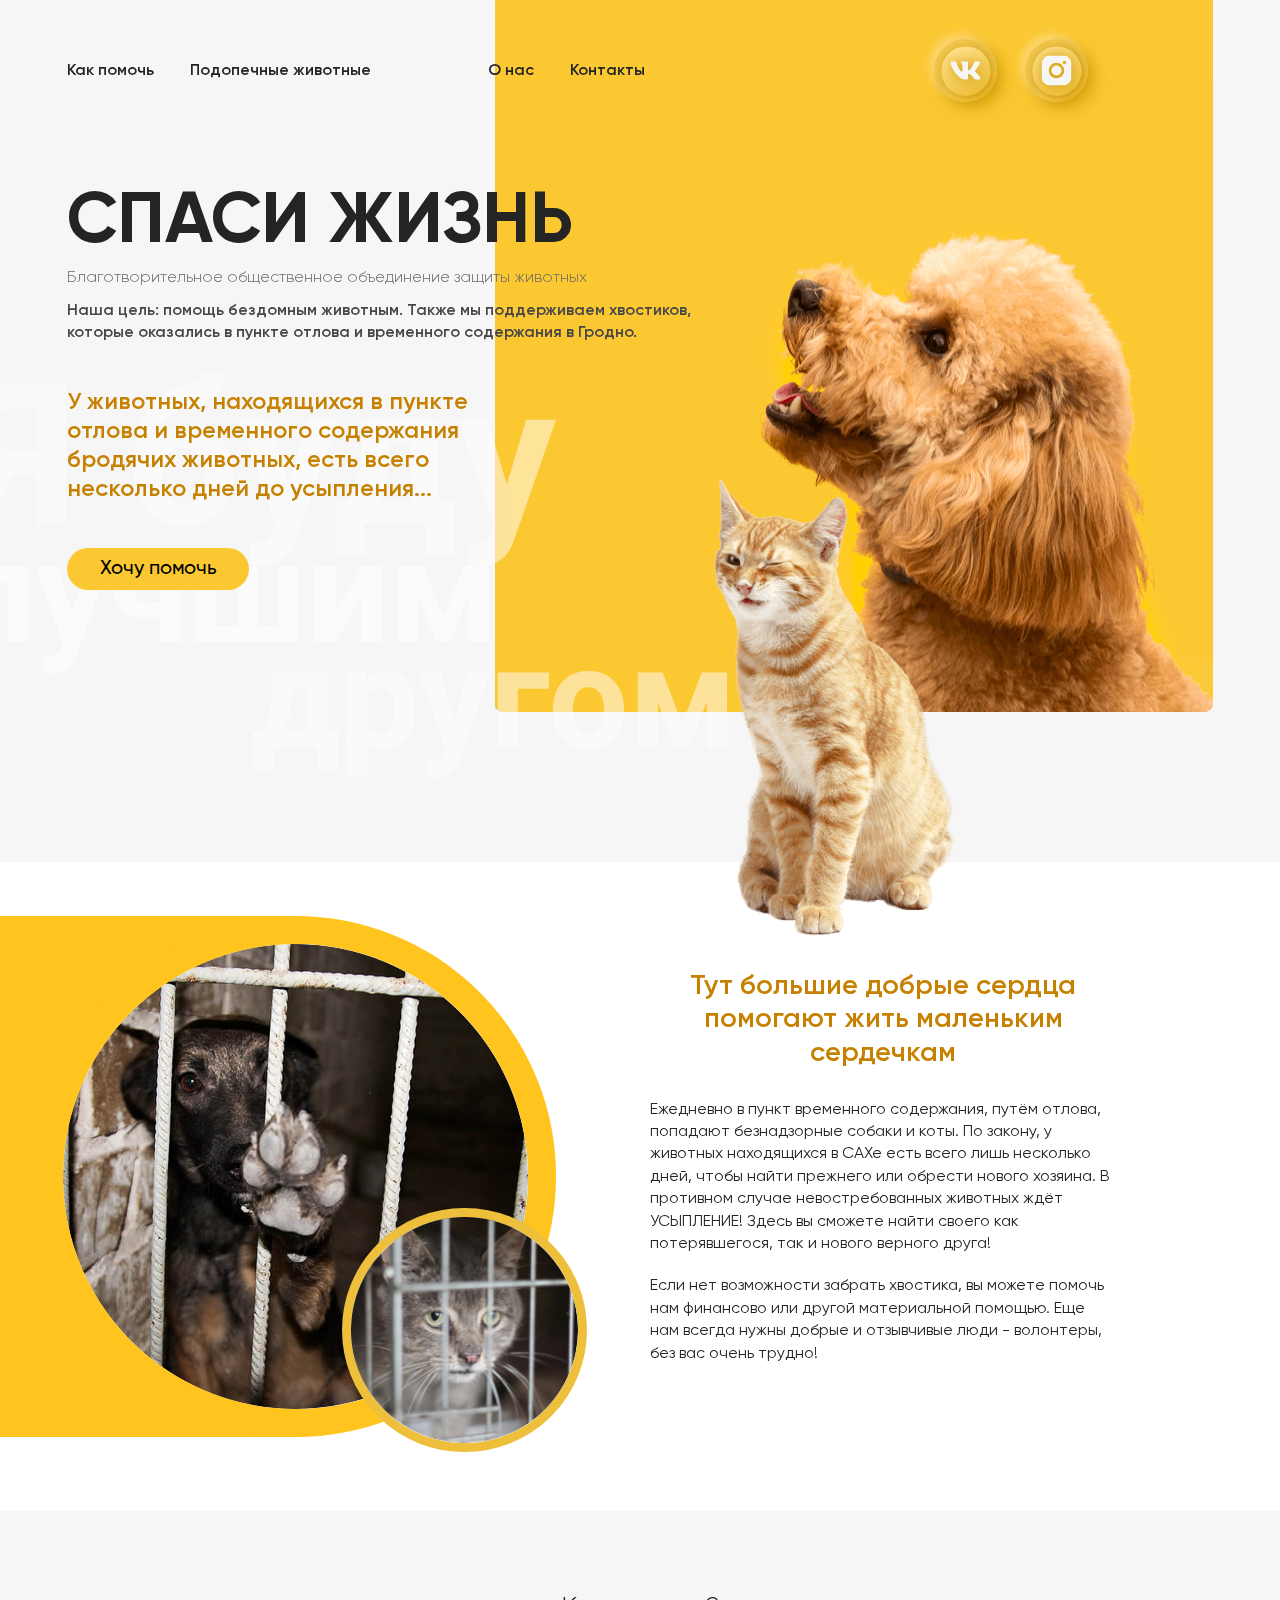
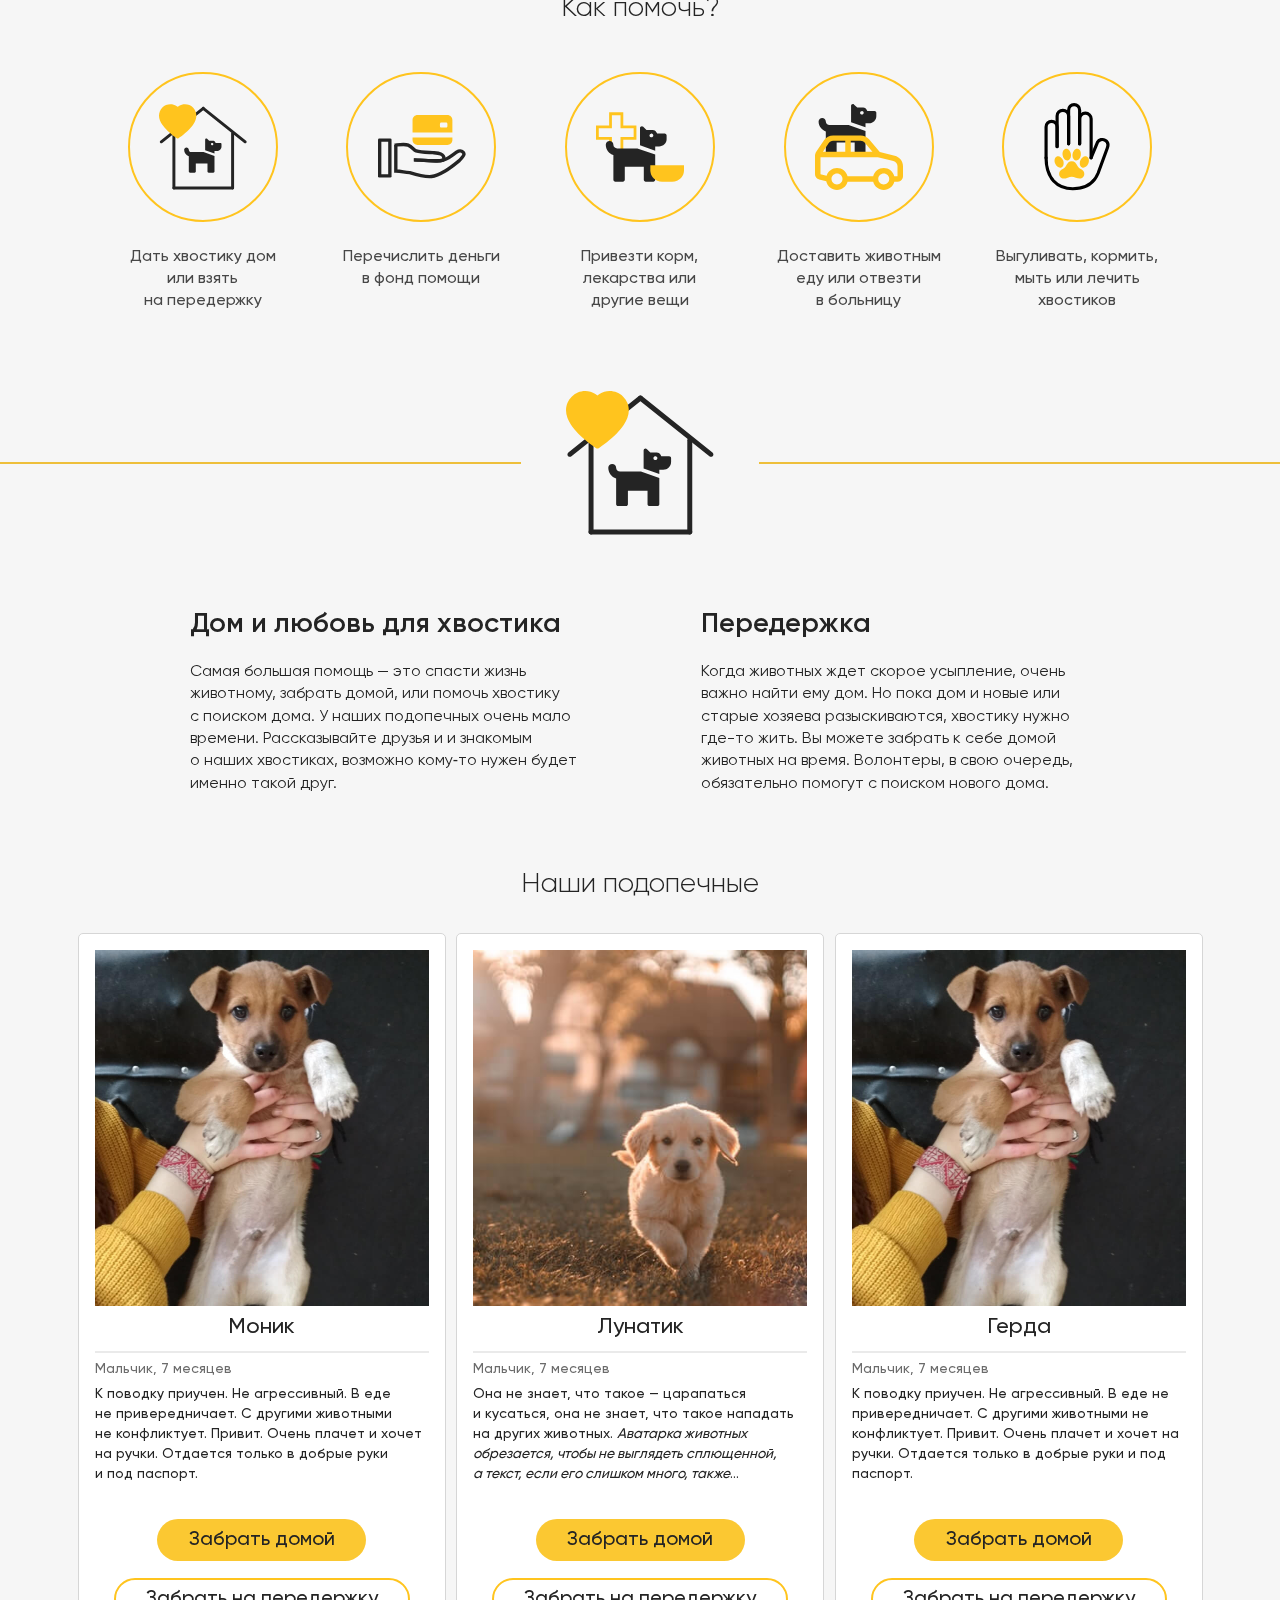
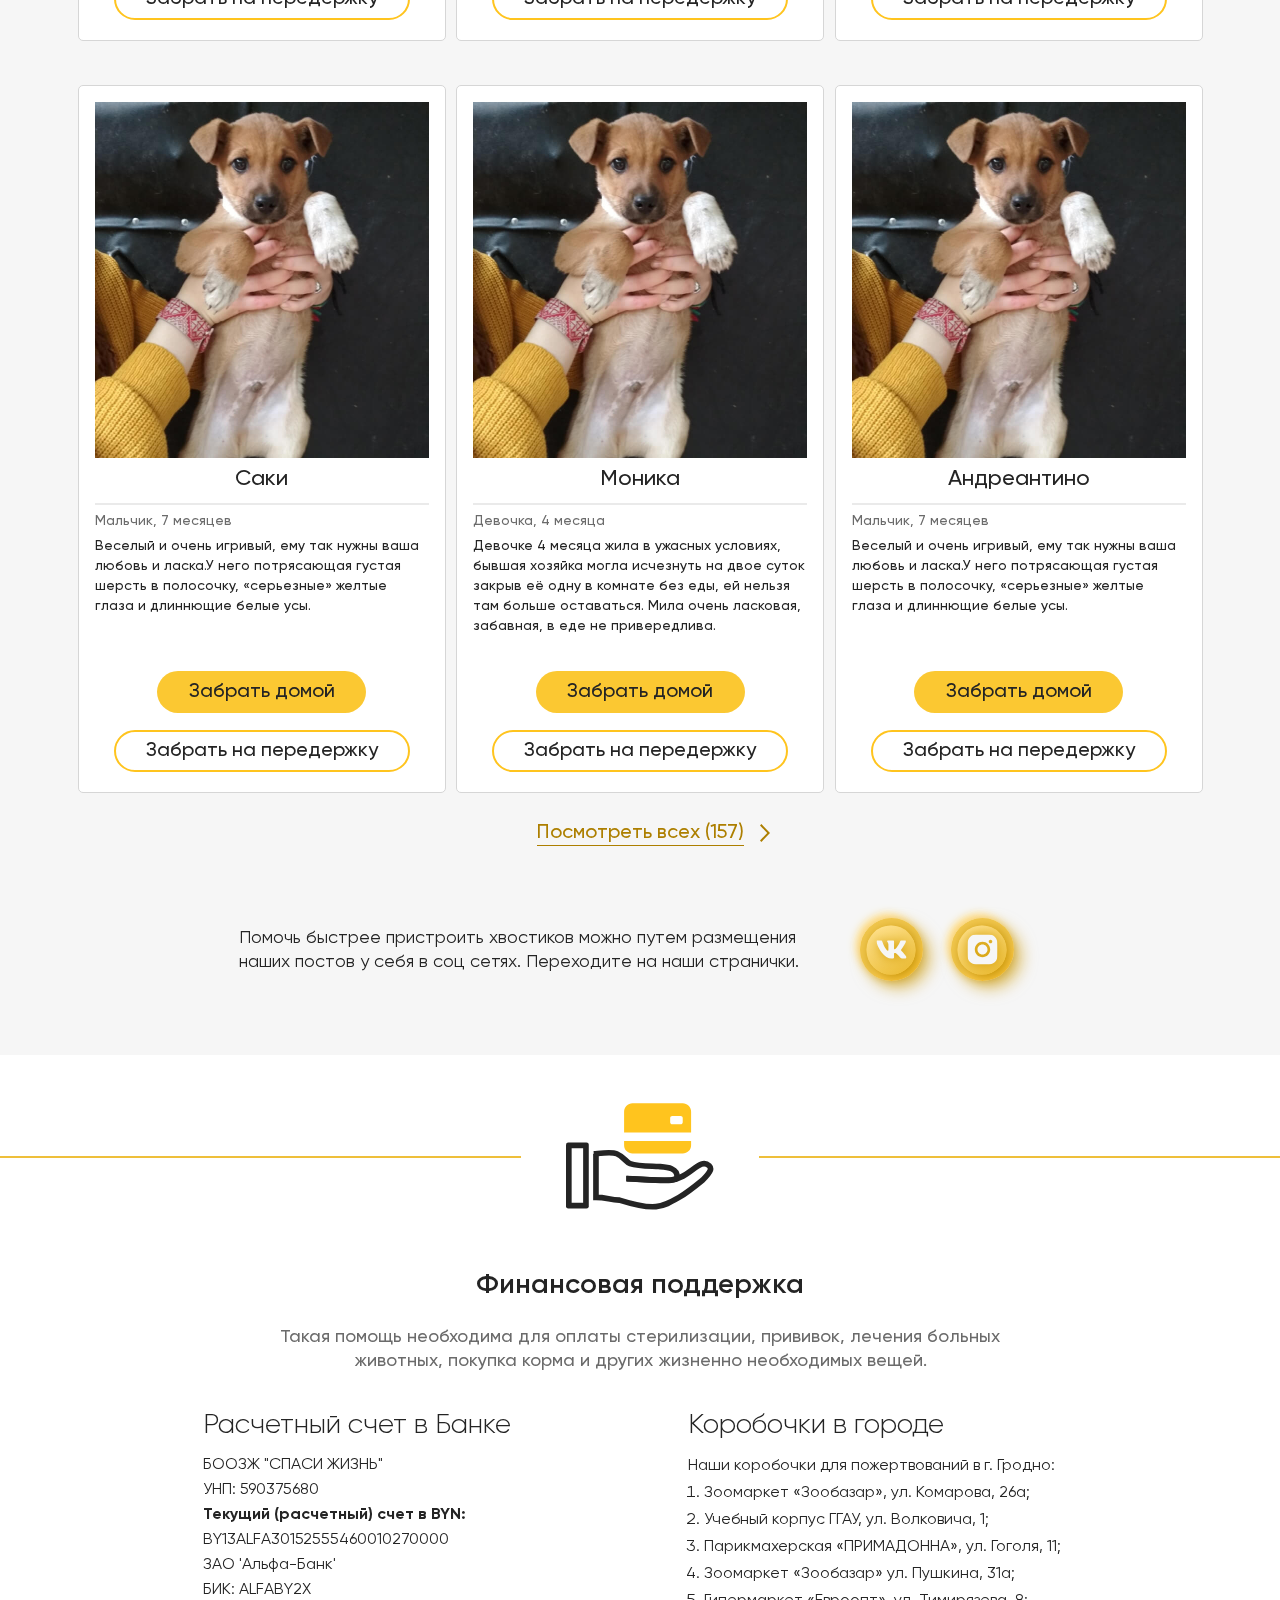
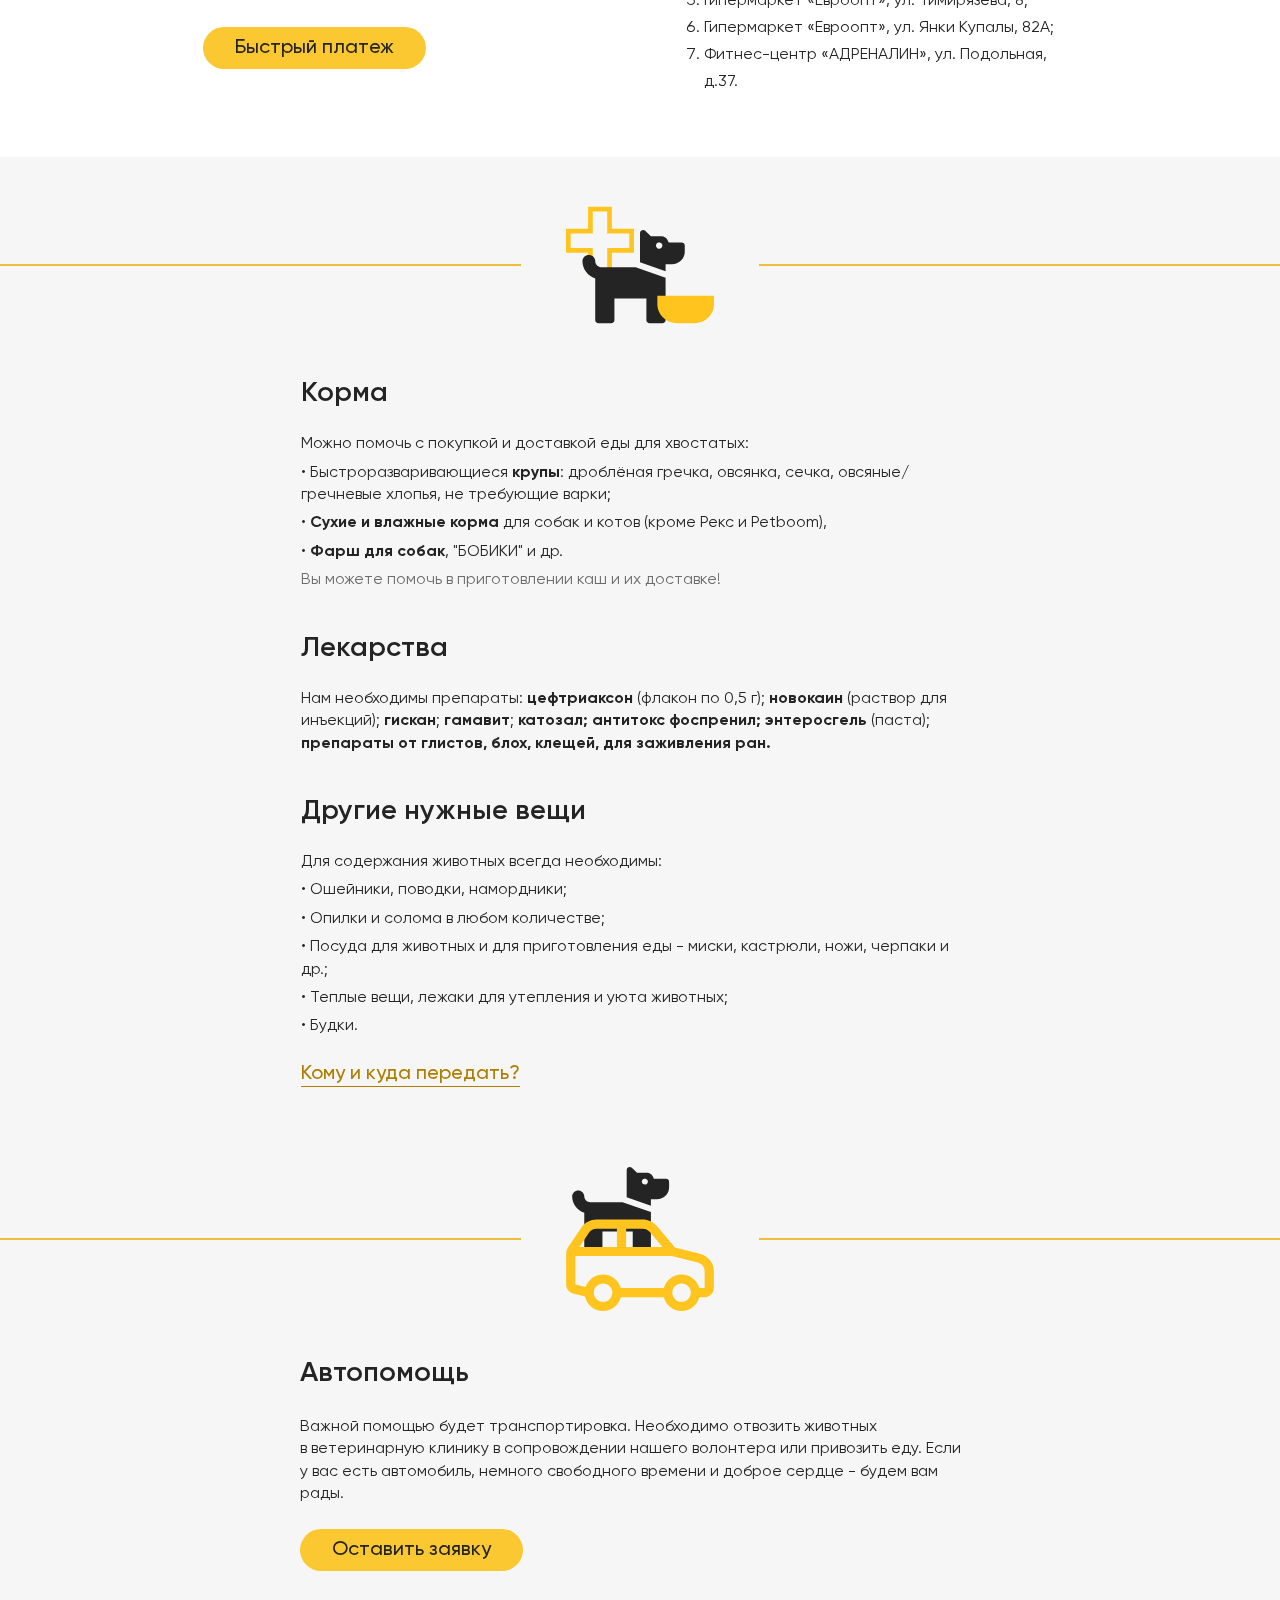
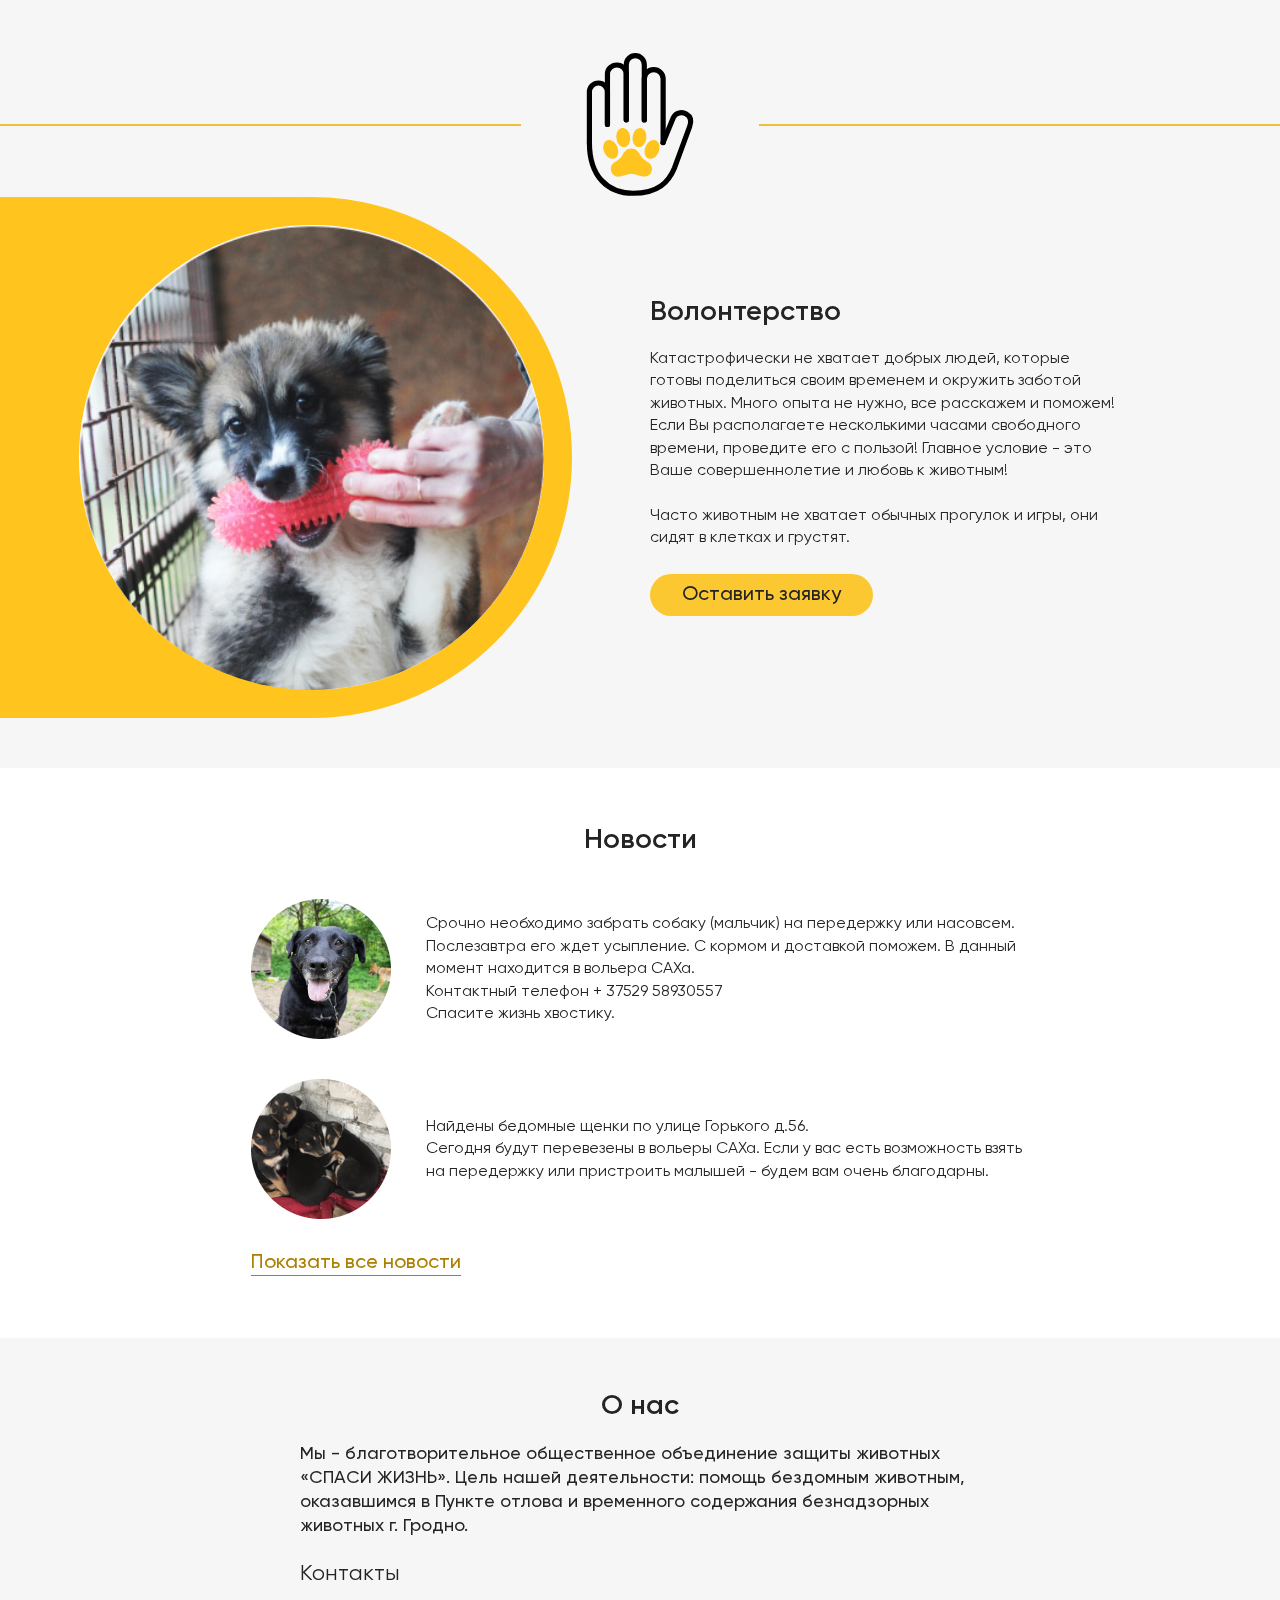
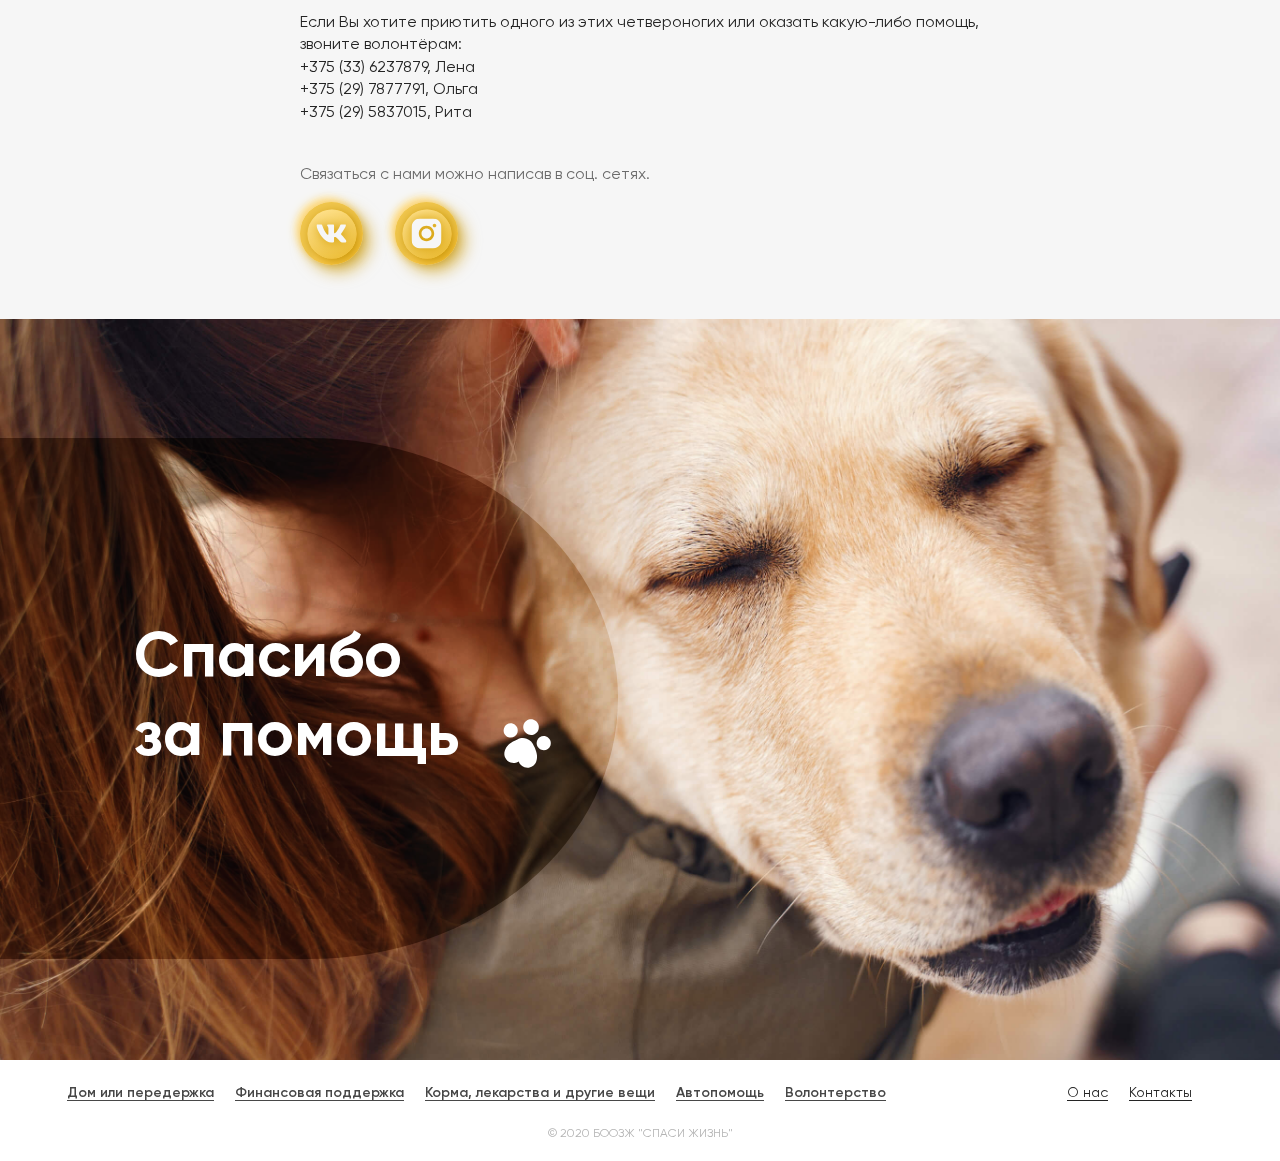
==== commit 8eeebba1: "fix: changed socials icons style" ====
--- a/index.html
+++ b/index.html
@@ -101,26 +101,28 @@
           <a class="menu-group__link" href="#">Контакты</a>
         </nav>
 
-        <div class="header__socials socials">
-          <a href="https://vk.com/animalsgrodno" target="_blank">
-            <div class="socials__icon socials__icon--vk">
-              <svg viewBox="0 0 49 49" fill="none" xmlns="http://www.w3.org/2000/svg">
-                <circle cx="24.5" cy="24.5" r="23.5" stroke-width="2" />
-                <path
-                  d="M38.3124 19.219C38.522 18.5157 38.3124 18 37.3213 18H34.0381C33.2027 18 32.821 18.4461 32.6114 18.9361C32.6114 18.9361 30.9421 23.0482 28.5766 25.7145C27.8131 26.4903 27.4643 26.7353 27.0481 26.7353C26.84 26.7353 26.5375 26.4903 26.5375 25.7871V19.219C26.5375 18.3751 26.2965 18 25.6003 18H20.4413C19.9203 18 19.6059 18.3902 19.6059 18.7622C19.6059 19.5607 20.7886 19.7453 20.9099 21.9956V26.8775C20.9099 27.9467 20.7197 28.1418 20.3005 28.1418C19.1882 28.1418 16.4814 24.0146 14.875 19.29C14.5621 18.372 14.2462 18.0015 13.4078 18.0015H10.1261C9.18738 18.0015 9.00024 18.4477 9.00024 18.9377C9.00024 19.8178 10.1126 24.1734 14.1818 29.934C16.8946 33.8676 20.7137 36 24.193 36C26.2785 36 26.536 35.5266 26.536 34.71V31.7367C26.536 30.79 26.7352 30.5994 27.3954 30.5994C27.8805 30.5994 28.7158 30.8474 30.6636 32.7424C32.8883 34.9897 33.2566 35.9985 34.5067 35.9985H37.7884C38.7256 35.9985 39.1942 35.5251 38.9247 34.5905C38.6298 33.6604 37.5668 32.3068 36.1565 30.7053C35.39 29.7918 34.2447 28.8088 33.8959 28.3173C33.4093 27.6836 33.5501 27.4038 33.8959 26.8412C33.8974 26.8427 37.8962 21.1533 38.3124 19.219Z" />
-              </svg>
-            </div>
-          </a>
-          <a href="https://www.instagram.com/animalsgrodno/" target="_blank">
-            <div class="socials__icon socials__icon--inst">
-              <svg viewBox="0 0 49 49" fill="none" xmlns="http://www.w3.org/2000/svg">
-                <circle cx="24.5" cy="24.5" r="23.5" stroke-width="2" />
-                <path
-                  d="M24.4964 19.9981C22.0175 19.9981 19.9945 22.0211 19.9945 24.5C19.9945 26.9789 22.0175 29.0019 24.4964 29.0019C26.9752 29.0019 28.9982 26.9789 28.9982 24.5C28.9982 22.0211 26.9752 19.9981 24.4964 19.9981ZM37.9985 24.5C37.9985 22.6357 38.0154 20.7884 37.9107 18.9275C37.806 16.766 37.3129 14.8477 35.7324 13.2672C34.1485 11.6832 32.2336 11.1935 30.0722 11.0888C28.2079 10.9841 26.3606 11.001 24.4997 11.001C22.6355 11.001 20.7882 10.9841 18.9273 11.0888C16.7659 11.1935 14.8477 11.6866 13.2671 13.2672C11.6832 14.8511 11.1935 16.766 11.0888 18.9275C10.9841 20.7917 11.001 22.6391 11.001 24.5C11.001 26.3609 10.9841 28.2116 11.0888 30.0725C11.1935 32.234 11.6866 34.1523 13.2671 35.7328C14.851 37.3168 16.7659 37.8065 18.9273 37.9112C20.7916 38.0159 22.6389 37.999 24.4997 37.999C26.364 37.999 28.2113 38.0159 30.0722 37.9112C32.2336 37.8065 34.1518 37.3134 35.7324 35.7328C37.3163 34.1489 37.806 32.234 37.9107 30.0725C38.0188 28.2116 37.9985 26.3643 37.9985 24.5ZM24.4964 31.4268C20.6632 31.4268 17.5697 28.3332 17.5697 24.5C17.5697 20.6668 20.6632 17.5732 24.4964 17.5732C28.3295 17.5732 31.423 20.6668 31.423 24.5C31.423 28.3332 28.3295 31.4268 24.4964 31.4268ZM31.7067 18.9072C30.8118 18.9072 30.089 18.1845 30.089 17.2895C30.089 16.3945 30.8118 15.6718 31.7067 15.6718C32.6017 15.6718 33.3244 16.3945 33.3244 17.2895C33.3247 17.502 33.283 17.7125 33.2018 17.9089C33.1206 18.1053 33.0015 18.2837 32.8512 18.434C32.7009 18.5843 32.5225 18.7034 32.3261 18.7846C32.1297 18.8658 31.9192 18.9075 31.7067 18.9072Z" />
-              </svg>
-            </div>
-          </a>
-        </div>
+        <ul class="header__socials socials">
+          <li class="socials__item">
+            <a href="https://vk.com/animalsgrodno" target="_blank" class="social-icon">
+              <div class="social-icon__circle">
+                <svg class="social-icon__logo" viewBox="0 0 30 18" fill="none" xmlns="http://www.w3.org/2000/svg">
+                  <path
+                    d="M29.3123 1.21896C29.5219 0.515712 29.3123 0 28.3212 0H25.038C24.2026 0 23.8208 0.446144 23.6112 0.936146C23.6112 0.936146 21.9419 5.04823 19.5765 7.7145C18.813 8.49034 18.4641 8.73534 18.0479 8.73534C17.8398 8.73534 17.5374 8.49034 17.5374 7.78709V1.21896C17.5374 0.375063 17.2964 0 16.6002 0H11.4411C10.9201 0 10.6057 0.390187 10.6057 0.762225C10.6057 1.56075 11.7885 1.74525 11.9097 3.99563V8.8775C11.9097 9.94673 11.7196 10.1418 11.3004 10.1418C10.188 10.1418 7.48124 6.01462 5.87483 1.29004C5.56193 0.372039 5.24604 0.00151296 4.40765 0.00151296H1.12596C0.187263 0.00151296 0.00012207 0.447656 0.00012207 0.937658C0.00012207 1.81785 1.11248 6.17342 5.18166 11.934C7.89445 15.8676 11.7136 18 15.1929 18C17.2784 18 17.5359 17.5266 17.5359 16.71V13.7367C17.5359 12.79 17.735 12.5994 18.3953 12.5994C18.8803 12.5994 19.7157 12.8474 21.6635 14.7424C23.8882 16.9897 24.2565 17.9985 25.5066 17.9985H28.7883C29.7255 17.9985 30.1941 17.5251 29.9246 16.5905C29.6297 15.6604 28.5667 14.3068 27.1564 12.7053C26.3899 11.7918 25.2446 10.8088 24.8958 10.3173C24.4092 9.68358 24.5499 9.4038 24.8958 8.8412C24.8973 8.84272 28.8961 3.15325 29.3123 1.21896Z" />
+                </svg>
+              </div>
+            </a>
+          </li>
+          <li class="socials__item">
+            <a href="https://www.instagram.com/animalsgrodno/" target="_blank" class="social-icon">
+              <div class="social-icon__circle">
+                <svg class="social-icon__logo" viewBox="0 0 27 27" fill="none" xmlns="http://www.w3.org/2000/svg">
+                  <path
+                    d="M13.4964 8.99808C11.0175 8.99808 8.99454 11.0211 8.99454 13.5C8.99454 15.9789 11.0175 18.0019 13.4964 18.0019C15.9752 18.0019 17.9982 15.9789 17.9982 13.5C17.9982 11.0211 15.9752 8.99808 13.4964 8.99808ZM26.9985 13.5C26.9985 11.6357 27.0154 9.78837 26.9107 7.92748C26.806 5.76602 26.3129 3.84773 24.7324 2.26716C23.1485 0.683215 21.2336 0.19351 19.0722 0.0888138C17.2079 -0.0158819 15.3606 0.00100455 13.4997 0.00100455C11.6355 0.00100455 9.78819 -0.0158819 7.92734 0.0888138C5.76592 0.19351 3.84766 0.686593 2.26712 2.26716C0.683203 3.85111 0.193506 5.76602 0.0888122 7.92748C-0.0158816 9.79174 0.00100453 11.6391 0.00100453 13.5C0.00100453 15.3609 -0.0158816 17.2116 0.0888122 19.0725C0.193506 21.234 0.68658 23.1523 2.26712 24.7328C3.85103 26.3168 5.76592 26.8065 7.92734 26.9112C9.79156 27.0159 11.6389 26.999 13.4997 26.999C15.364 26.999 17.2113 27.0159 19.0722 26.9112C21.2336 26.8065 23.1518 26.3134 24.7324 24.7328C26.3163 23.1489 26.806 21.234 26.9107 19.0725C27.0188 17.2116 26.9985 15.3643 26.9985 13.5ZM13.4964 20.4268C9.66323 20.4268 6.56969 17.3332 6.56969 13.5C6.56969 9.66679 9.66323 6.57319 13.4964 6.57319C17.3295 6.57319 20.423 9.66679 20.423 13.5C20.423 17.3332 17.3295 20.4268 13.4964 20.4268ZM20.7067 7.90722C19.8118 7.90722 19.089 7.18448 19.089 6.2895C19.089 5.39452 19.8118 4.67179 20.7067 4.67179C21.6017 4.67179 22.3244 5.39452 22.3244 6.2895C22.3247 6.50202 22.283 6.7125 22.2018 6.90889C22.1206 7.10528 22.0015 7.28373 21.8512 7.434C21.7009 7.58427 21.5225 7.70342 21.3261 7.78462C21.1297 7.86583 20.9192 7.90749 20.7067 7.90722Z" />
+                </svg>
+              </div>
+            </a>
+          </li>
+        </ul>
       </div>
     </div>
   </header>
@@ -447,26 +449,28 @@
             наши странички.
           </p>
 
-          <div class="pets-section__socials socials">
-            <a href="https://vk.com/animalsgrodno" target="_blank">
-              <div class="socials__icon socials__icon--vk-yellow">
-                <svg viewBox="0 0 49 49" fill="none" xmlns="http://www.w3.org/2000/svg">
-                  <circle cx="24.5" cy="24.5" r="23.5" stroke-width="2" />
-                  <path
-                    d="M38.3124 19.219C38.522 18.5157 38.3124 18 37.3213 18H34.0381C33.2027 18 32.821 18.4461 32.6114 18.9361C32.6114 18.9361 30.9421 23.0482 28.5766 25.7145C27.8131 26.4903 27.4643 26.7353 27.0481 26.7353C26.84 26.7353 26.5375 26.4903 26.5375 25.7871V19.219C26.5375 18.3751 26.2965 18 25.6003 18H20.4413C19.9203 18 19.6059 18.3902 19.6059 18.7622C19.6059 19.5607 20.7886 19.7453 20.9099 21.9956V26.8775C20.9099 27.9467 20.7197 28.1418 20.3005 28.1418C19.1882 28.1418 16.4814 24.0146 14.875 19.29C14.5621 18.372 14.2462 18.0015 13.4078 18.0015H10.1261C9.18738 18.0015 9.00024 18.4477 9.00024 18.9377C9.00024 19.8178 10.1126 24.1734 14.1818 29.934C16.8946 33.8676 20.7137 36 24.193 36C26.2785 36 26.536 35.5266 26.536 34.71V31.7367C26.536 30.79 26.7352 30.5994 27.3954 30.5994C27.8805 30.5994 28.7158 30.8474 30.6636 32.7424C32.8883 34.9897 33.2566 35.9985 34.5067 35.9985H37.7884C38.7256 35.9985 39.1942 35.5251 38.9247 34.5905C38.6298 33.6604 37.5668 32.3068 36.1565 30.7053C35.39 29.7918 34.2447 28.8088 33.8959 28.3173C33.4093 27.6836 33.5501 27.4038 33.8959 26.8412C33.8974 26.8427 37.8962 21.1533 38.3124 19.219Z" />
-                </svg>
-              </div>
-            </a>
-            <a href="https://www.instagram.com/animalsgrodno/" target="_blank">
-              <div class="socials__icon socials__icon--inst-yellow">
-                <svg viewBox="0 0 49 49" fill="none" xmlns="http://www.w3.org/2000/svg">
-                  <circle cx="24.5" cy="24.5" r="23.5" stroke-width="2" />
-                  <path
-                    d="M24.4964 19.9981C22.0175 19.9981 19.9945 22.0211 19.9945 24.5C19.9945 26.9789 22.0175 29.0019 24.4964 29.0019C26.9752 29.0019 28.9982 26.9789 28.9982 24.5C28.9982 22.0211 26.9752 19.9981 24.4964 19.9981ZM37.9985 24.5C37.9985 22.6357 38.0154 20.7884 37.9107 18.9275C37.806 16.766 37.3129 14.8477 35.7324 13.2672C34.1485 11.6832 32.2336 11.1935 30.0722 11.0888C28.2079 10.9841 26.3606 11.001 24.4997 11.001C22.6355 11.001 20.7882 10.9841 18.9273 11.0888C16.7659 11.1935 14.8477 11.6866 13.2671 13.2672C11.6832 14.8511 11.1935 16.766 11.0888 18.9275C10.9841 20.7917 11.001 22.6391 11.001 24.5C11.001 26.3609 10.9841 28.2116 11.0888 30.0725C11.1935 32.234 11.6866 34.1523 13.2671 35.7328C14.851 37.3168 16.7659 37.8065 18.9273 37.9112C20.7916 38.0159 22.6389 37.999 24.4997 37.999C26.364 37.999 28.2113 38.0159 30.0722 37.9112C32.2336 37.8065 34.1518 37.3134 35.7324 35.7328C37.3163 34.1489 37.806 32.234 37.9107 30.0725C38.0188 28.2116 37.9985 26.3643 37.9985 24.5ZM24.4964 31.4268C20.6632 31.4268 17.5697 28.3332 17.5697 24.5C17.5697 20.6668 20.6632 17.5732 24.4964 17.5732C28.3295 17.5732 31.423 20.6668 31.423 24.5C31.423 28.3332 28.3295 31.4268 24.4964 31.4268ZM31.7067 18.9072C30.8118 18.9072 30.089 18.1845 30.089 17.2895C30.089 16.3945 30.8118 15.6718 31.7067 15.6718C32.6017 15.6718 33.3244 16.3945 33.3244 17.2895C33.3247 17.502 33.283 17.7125 33.2018 17.9089C33.1206 18.1053 33.0015 18.2837 32.8512 18.434C32.7009 18.5843 32.5225 18.7034 32.3261 18.7846C32.1297 18.8658 31.9192 18.9075 31.7067 18.9072Z" />
-                </svg>
-              </div>
-            </a>
-          </div>
+          <ul class="pets-section__socials socials">
+            <li class="socials__item">
+              <a href="https://vk.com/animalsgrodno" target="_blank" class="social-icon">
+                <div class="social-icon__circle">
+                  <svg class="social-icon__logo" viewBox="0 0 30 18" fill="none" xmlns="http://www.w3.org/2000/svg">
+                    <path
+                      d="M29.3123 1.21896C29.5219 0.515712 29.3123 0 28.3212 0H25.038C24.2026 0 23.8208 0.446144 23.6112 0.936146C23.6112 0.936146 21.9419 5.04823 19.5765 7.7145C18.813 8.49034 18.4641 8.73534 18.0479 8.73534C17.8398 8.73534 17.5374 8.49034 17.5374 7.78709V1.21896C17.5374 0.375063 17.2964 0 16.6002 0H11.4411C10.9201 0 10.6057 0.390187 10.6057 0.762225C10.6057 1.56075 11.7885 1.74525 11.9097 3.99563V8.8775C11.9097 9.94673 11.7196 10.1418 11.3004 10.1418C10.188 10.1418 7.48124 6.01462 5.87483 1.29004C5.56193 0.372039 5.24604 0.00151296 4.40765 0.00151296H1.12596C0.187263 0.00151296 0.00012207 0.447656 0.00012207 0.937658C0.00012207 1.81785 1.11248 6.17342 5.18166 11.934C7.89445 15.8676 11.7136 18 15.1929 18C17.2784 18 17.5359 17.5266 17.5359 16.71V13.7367C17.5359 12.79 17.735 12.5994 18.3953 12.5994C18.8803 12.5994 19.7157 12.8474 21.6635 14.7424C23.8882 16.9897 24.2565 17.9985 25.5066 17.9985H28.7883C29.7255 17.9985 30.1941 17.5251 29.9246 16.5905C29.6297 15.6604 28.5667 14.3068 27.1564 12.7053C26.3899 11.7918 25.2446 10.8088 24.8958 10.3173C24.4092 9.68358 24.5499 9.4038 24.8958 8.8412C24.8973 8.84272 28.8961 3.15325 29.3123 1.21896Z" />
+                  </svg>
+                </div>
+              </a>
+            </li>
+            <li class="socials__item">
+              <a href="https://www.instagram.com/animalsgrodno/" target="_blank" class="social-icon">
+                <div class="social-icon__circle">
+                  <svg class="social-icon__logo" viewBox="0 0 27 27" fill="none" xmlns="http://www.w3.org/2000/svg">
+                    <path
+                      d="M13.4964 8.99808C11.0175 8.99808 8.99454 11.0211 8.99454 13.5C8.99454 15.9789 11.0175 18.0019 13.4964 18.0019C15.9752 18.0019 17.9982 15.9789 17.9982 13.5C17.9982 11.0211 15.9752 8.99808 13.4964 8.99808ZM26.9985 13.5C26.9985 11.6357 27.0154 9.78837 26.9107 7.92748C26.806 5.76602 26.3129 3.84773 24.7324 2.26716C23.1485 0.683215 21.2336 0.19351 19.0722 0.0888138C17.2079 -0.0158819 15.3606 0.00100455 13.4997 0.00100455C11.6355 0.00100455 9.78819 -0.0158819 7.92734 0.0888138C5.76592 0.19351 3.84766 0.686593 2.26712 2.26716C0.683203 3.85111 0.193506 5.76602 0.0888122 7.92748C-0.0158816 9.79174 0.00100453 11.6391 0.00100453 13.5C0.00100453 15.3609 -0.0158816 17.2116 0.0888122 19.0725C0.193506 21.234 0.68658 23.1523 2.26712 24.7328C3.85103 26.3168 5.76592 26.8065 7.92734 26.9112C9.79156 27.0159 11.6389 26.999 13.4997 26.999C15.364 26.999 17.2113 27.0159 19.0722 26.9112C21.2336 26.8065 23.1518 26.3134 24.7324 24.7328C26.3163 23.1489 26.806 21.234 26.9107 19.0725C27.0188 17.2116 26.9985 15.3643 26.9985 13.5ZM13.4964 20.4268C9.66323 20.4268 6.56969 17.3332 6.56969 13.5C6.56969 9.66679 9.66323 6.57319 13.4964 6.57319C17.3295 6.57319 20.423 9.66679 20.423 13.5C20.423 17.3332 17.3295 20.4268 13.4964 20.4268ZM20.7067 7.90722C19.8118 7.90722 19.089 7.18448 19.089 6.2895C19.089 5.39452 19.8118 4.67179 20.7067 4.67179C21.6017 4.67179 22.3244 5.39452 22.3244 6.2895C22.3247 6.50202 22.283 6.7125 22.2018 6.90889C22.1206 7.10528 22.0015 7.28373 21.8512 7.434C21.7009 7.58427 21.5225 7.70342 21.3261 7.78462C21.1297 7.86583 20.9192 7.90749 20.7067 7.90722Z" />
+                  </svg>
+                </div>
+              </a>
+            </li>
+          </ul>
         </div>
       </div>
     </section>
@@ -749,26 +753,28 @@
             Связаться с нами можно написав в соц. сетях.
           </p>
 
-          <div class="about-section__socials socials">
-            <a href="https://vk.com/animalsgrodno" target="_blank">
-              <div class="socials__icon socials__icon--vk-yellow">
-                <svg viewBox="0 0 49 49" fill="none" xmlns="http://www.w3.org/2000/svg">
-                  <circle cx="24.5" cy="24.5" r="23.5" stroke-width="2" />
-                  <path
-                    d="M38.3124 19.219C38.522 18.5157 38.3124 18 37.3213 18H34.0381C33.2027 18 32.821 18.4461 32.6114 18.9361C32.6114 18.9361 30.9421 23.0482 28.5766 25.7145C27.8131 26.4903 27.4643 26.7353 27.0481 26.7353C26.84 26.7353 26.5375 26.4903 26.5375 25.7871V19.219C26.5375 18.3751 26.2965 18 25.6003 18H20.4413C19.9203 18 19.6059 18.3902 19.6059 18.7622C19.6059 19.5607 20.7886 19.7453 20.9099 21.9956V26.8775C20.9099 27.9467 20.7197 28.1418 20.3005 28.1418C19.1882 28.1418 16.4814 24.0146 14.875 19.29C14.5621 18.372 14.2462 18.0015 13.4078 18.0015H10.1261C9.18738 18.0015 9.00024 18.4477 9.00024 18.9377C9.00024 19.8178 10.1126 24.1734 14.1818 29.934C16.8946 33.8676 20.7137 36 24.193 36C26.2785 36 26.536 35.5266 26.536 34.71V31.7367C26.536 30.79 26.7352 30.5994 27.3954 30.5994C27.8805 30.5994 28.7158 30.8474 30.6636 32.7424C32.8883 34.9897 33.2566 35.9985 34.5067 35.9985H37.7884C38.7256 35.9985 39.1942 35.5251 38.9247 34.5905C38.6298 33.6604 37.5668 32.3068 36.1565 30.7053C35.39 29.7918 34.2447 28.8088 33.8959 28.3173C33.4093 27.6836 33.5501 27.4038 33.8959 26.8412C33.8974 26.8427 37.8962 21.1533 38.3124 19.219Z" />
-                </svg>
-              </div>
-            </a>
-            <a href="https://www.instagram.com/animalsgrodno/" target="_blank">
-              <div class="socials__icon socials__icon--inst-yellow">
-                <svg viewBox="0 0 49 49" fill="none" xmlns="http://www.w3.org/2000/svg">
-                  <circle cx="24.5" cy="24.5" r="23.5" stroke-width="2" />
-                  <path
-                    d="M24.4964 19.9981C22.0175 19.9981 19.9945 22.0211 19.9945 24.5C19.9945 26.9789 22.0175 29.0019 24.4964 29.0019C26.9752 29.0019 28.9982 26.9789 28.9982 24.5C28.9982 22.0211 26.9752 19.9981 24.4964 19.9981ZM37.9985 24.5C37.9985 22.6357 38.0154 20.7884 37.9107 18.9275C37.806 16.766 37.3129 14.8477 35.7324 13.2672C34.1485 11.6832 32.2336 11.1935 30.0722 11.0888C28.2079 10.9841 26.3606 11.001 24.4997 11.001C22.6355 11.001 20.7882 10.9841 18.9273 11.0888C16.7659 11.1935 14.8477 11.6866 13.2671 13.2672C11.6832 14.8511 11.1935 16.766 11.0888 18.9275C10.9841 20.7917 11.001 22.6391 11.001 24.5C11.001 26.3609 10.9841 28.2116 11.0888 30.0725C11.1935 32.234 11.6866 34.1523 13.2671 35.7328C14.851 37.3168 16.7659 37.8065 18.9273 37.9112C20.7916 38.0159 22.6389 37.999 24.4997 37.999C26.364 37.999 28.2113 38.0159 30.0722 37.9112C32.2336 37.8065 34.1518 37.3134 35.7324 35.7328C37.3163 34.1489 37.806 32.234 37.9107 30.0725C38.0188 28.2116 37.9985 26.3643 37.9985 24.5ZM24.4964 31.4268C20.6632 31.4268 17.5697 28.3332 17.5697 24.5C17.5697 20.6668 20.6632 17.5732 24.4964 17.5732C28.3295 17.5732 31.423 20.6668 31.423 24.5C31.423 28.3332 28.3295 31.4268 24.4964 31.4268ZM31.7067 18.9072C30.8118 18.9072 30.089 18.1845 30.089 17.2895C30.089 16.3945 30.8118 15.6718 31.7067 15.6718C32.6017 15.6718 33.3244 16.3945 33.3244 17.2895C33.3247 17.502 33.283 17.7125 33.2018 17.9089C33.1206 18.1053 33.0015 18.2837 32.8512 18.434C32.7009 18.5843 32.5225 18.7034 32.3261 18.7846C32.1297 18.8658 31.9192 18.9075 31.7067 18.9072Z" />
-                </svg>
-              </div>
-            </a>
-          </div>
+          <ul class="about-section__socials socials">
+            <li class="socials__item">
+              <a href="https://vk.com/animalsgrodno" target="_blank" class="social-icon">
+                <div class="social-icon__circle">
+                  <svg class="social-icon__logo" viewBox="0 0 30 18" fill="none" xmlns="http://www.w3.org/2000/svg">
+                    <path
+                      d="M29.3123 1.21896C29.5219 0.515712 29.3123 0 28.3212 0H25.038C24.2026 0 23.8208 0.446144 23.6112 0.936146C23.6112 0.936146 21.9419 5.04823 19.5765 7.7145C18.813 8.49034 18.4641 8.73534 18.0479 8.73534C17.8398 8.73534 17.5374 8.49034 17.5374 7.78709V1.21896C17.5374 0.375063 17.2964 0 16.6002 0H11.4411C10.9201 0 10.6057 0.390187 10.6057 0.762225C10.6057 1.56075 11.7885 1.74525 11.9097 3.99563V8.8775C11.9097 9.94673 11.7196 10.1418 11.3004 10.1418C10.188 10.1418 7.48124 6.01462 5.87483 1.29004C5.56193 0.372039 5.24604 0.00151296 4.40765 0.00151296H1.12596C0.187263 0.00151296 0.00012207 0.447656 0.00012207 0.937658C0.00012207 1.81785 1.11248 6.17342 5.18166 11.934C7.89445 15.8676 11.7136 18 15.1929 18C17.2784 18 17.5359 17.5266 17.5359 16.71V13.7367C17.5359 12.79 17.735 12.5994 18.3953 12.5994C18.8803 12.5994 19.7157 12.8474 21.6635 14.7424C23.8882 16.9897 24.2565 17.9985 25.5066 17.9985H28.7883C29.7255 17.9985 30.1941 17.5251 29.9246 16.5905C29.6297 15.6604 28.5667 14.3068 27.1564 12.7053C26.3899 11.7918 25.2446 10.8088 24.8958 10.3173C24.4092 9.68358 24.5499 9.4038 24.8958 8.8412C24.8973 8.84272 28.8961 3.15325 29.3123 1.21896Z" />
+                  </svg>
+                </div>
+              </a>
+            </li>
+            <li class="socials__item">
+              <a href="https://www.instagram.com/animalsgrodno/" target="_blank" class="social-icon">
+                <div class="social-icon__circle">
+                  <svg class="social-icon__logo" viewBox="0 0 27 27" fill="none" xmlns="http://www.w3.org/2000/svg">
+                    <path
+                      d="M13.4964 8.99808C11.0175 8.99808 8.99454 11.0211 8.99454 13.5C8.99454 15.9789 11.0175 18.0019 13.4964 18.0019C15.9752 18.0019 17.9982 15.9789 17.9982 13.5C17.9982 11.0211 15.9752 8.99808 13.4964 8.99808ZM26.9985 13.5C26.9985 11.6357 27.0154 9.78837 26.9107 7.92748C26.806 5.76602 26.3129 3.84773 24.7324 2.26716C23.1485 0.683215 21.2336 0.19351 19.0722 0.0888138C17.2079 -0.0158819 15.3606 0.00100455 13.4997 0.00100455C11.6355 0.00100455 9.78819 -0.0158819 7.92734 0.0888138C5.76592 0.19351 3.84766 0.686593 2.26712 2.26716C0.683203 3.85111 0.193506 5.76602 0.0888122 7.92748C-0.0158816 9.79174 0.00100453 11.6391 0.00100453 13.5C0.00100453 15.3609 -0.0158816 17.2116 0.0888122 19.0725C0.193506 21.234 0.68658 23.1523 2.26712 24.7328C3.85103 26.3168 5.76592 26.8065 7.92734 26.9112C9.79156 27.0159 11.6389 26.999 13.4997 26.999C15.364 26.999 17.2113 27.0159 19.0722 26.9112C21.2336 26.8065 23.1518 26.3134 24.7324 24.7328C26.3163 23.1489 26.806 21.234 26.9107 19.0725C27.0188 17.2116 26.9985 15.3643 26.9985 13.5ZM13.4964 20.4268C9.66323 20.4268 6.56969 17.3332 6.56969 13.5C6.56969 9.66679 9.66323 6.57319 13.4964 6.57319C17.3295 6.57319 20.423 9.66679 20.423 13.5C20.423 17.3332 17.3295 20.4268 13.4964 20.4268ZM20.7067 7.90722C19.8118 7.90722 19.089 7.18448 19.089 6.2895C19.089 5.39452 19.8118 4.67179 20.7067 4.67179C21.6017 4.67179 22.3244 5.39452 22.3244 6.2895C22.3247 6.50202 22.283 6.7125 22.2018 6.90889C22.1206 7.10528 22.0015 7.28373 21.8512 7.434C21.7009 7.58427 21.5225 7.70342 21.3261 7.78462C21.1297 7.86583 20.9192 7.90749 20.7067 7.90722Z" />
+                  </svg>
+                </div>
+              </a>
+            </li>
+          </ul>
         </div>
       </div>
     </section>
--- a/assets/styles/style.css
+++ b/assets/styles/style.css
@@ -141,28 +141,37 @@
   width: fit-content;
 }
 
-.socials__icon--vk,
-.socials__icon--inst {
-  stroke: white;
-}
-
-.socials__icon--vk path,
-.socials__icon--inst path {
-  fill: white;
-}
-
-.socials__icon--vk-yellow,
-.socials__icon--inst-yellow {
-  stroke: #E8A700;
-}
-
-.socials__icon--vk-yellow path,
-.socials__icon--inst-yellow path {
-  fill: #E8A700;
-}
-
-.socials__icon {
-  background-size: 100% 100%;
+.social-icon {
+  display: block;
+  position: relative;
+  width: 63px;
+  height: 63px;
+  background: linear-gradient(144.1deg, #FFE193 12.45%, #FFC93F 89.31%);
+  box-shadow: 7px 7px 16px rgba(204, 151, 0, 0.6), -4px -4px 8px #FFDB7E, inset 13px 22px 8px #F1C74F;
+  border-radius: 50%;
+}
+
+.social-icon__circle {
+  position: absolute;
+  width: 49px;
+  height: 49px;
+  background: linear-gradient(150.26deg, #FFE28F 6.75%, #ECBD37 91.17%);
+  box-shadow: 3px 3px 13px #C18F00;
+  border-radius: 50%;
+  top: 50%;
+  left: 50%;
+  transform: translate(-50%, -50%);
+}
+
+.social-icon__logo {
+  position: absolute;
+  fill: #f6f6f6;
+  filter: drop-shadow(0px 0px 6px #D19B00);
+  width: 30px;
+  height: 30px;
+  top: 50%;
+  left: 50%;
+  transform: translate(-50%, -50%);
 }
 
 /* ? top-section */
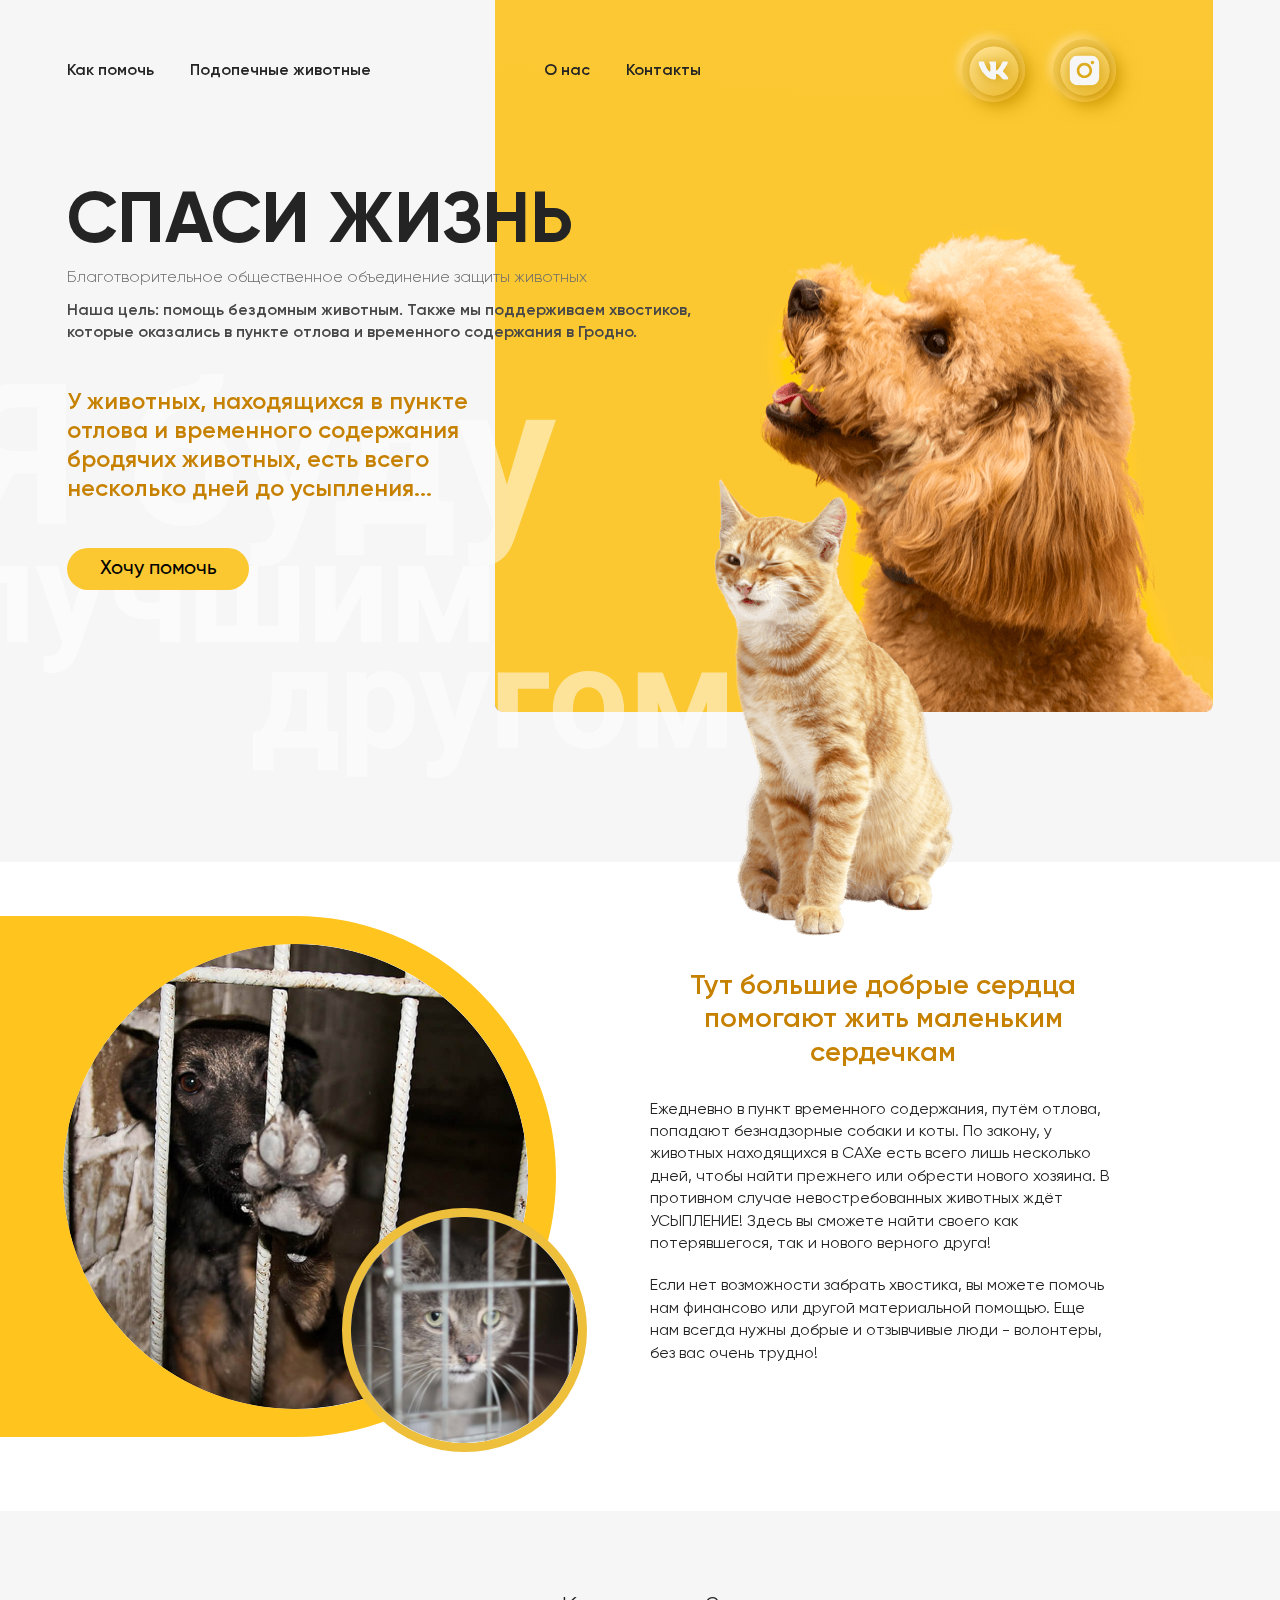
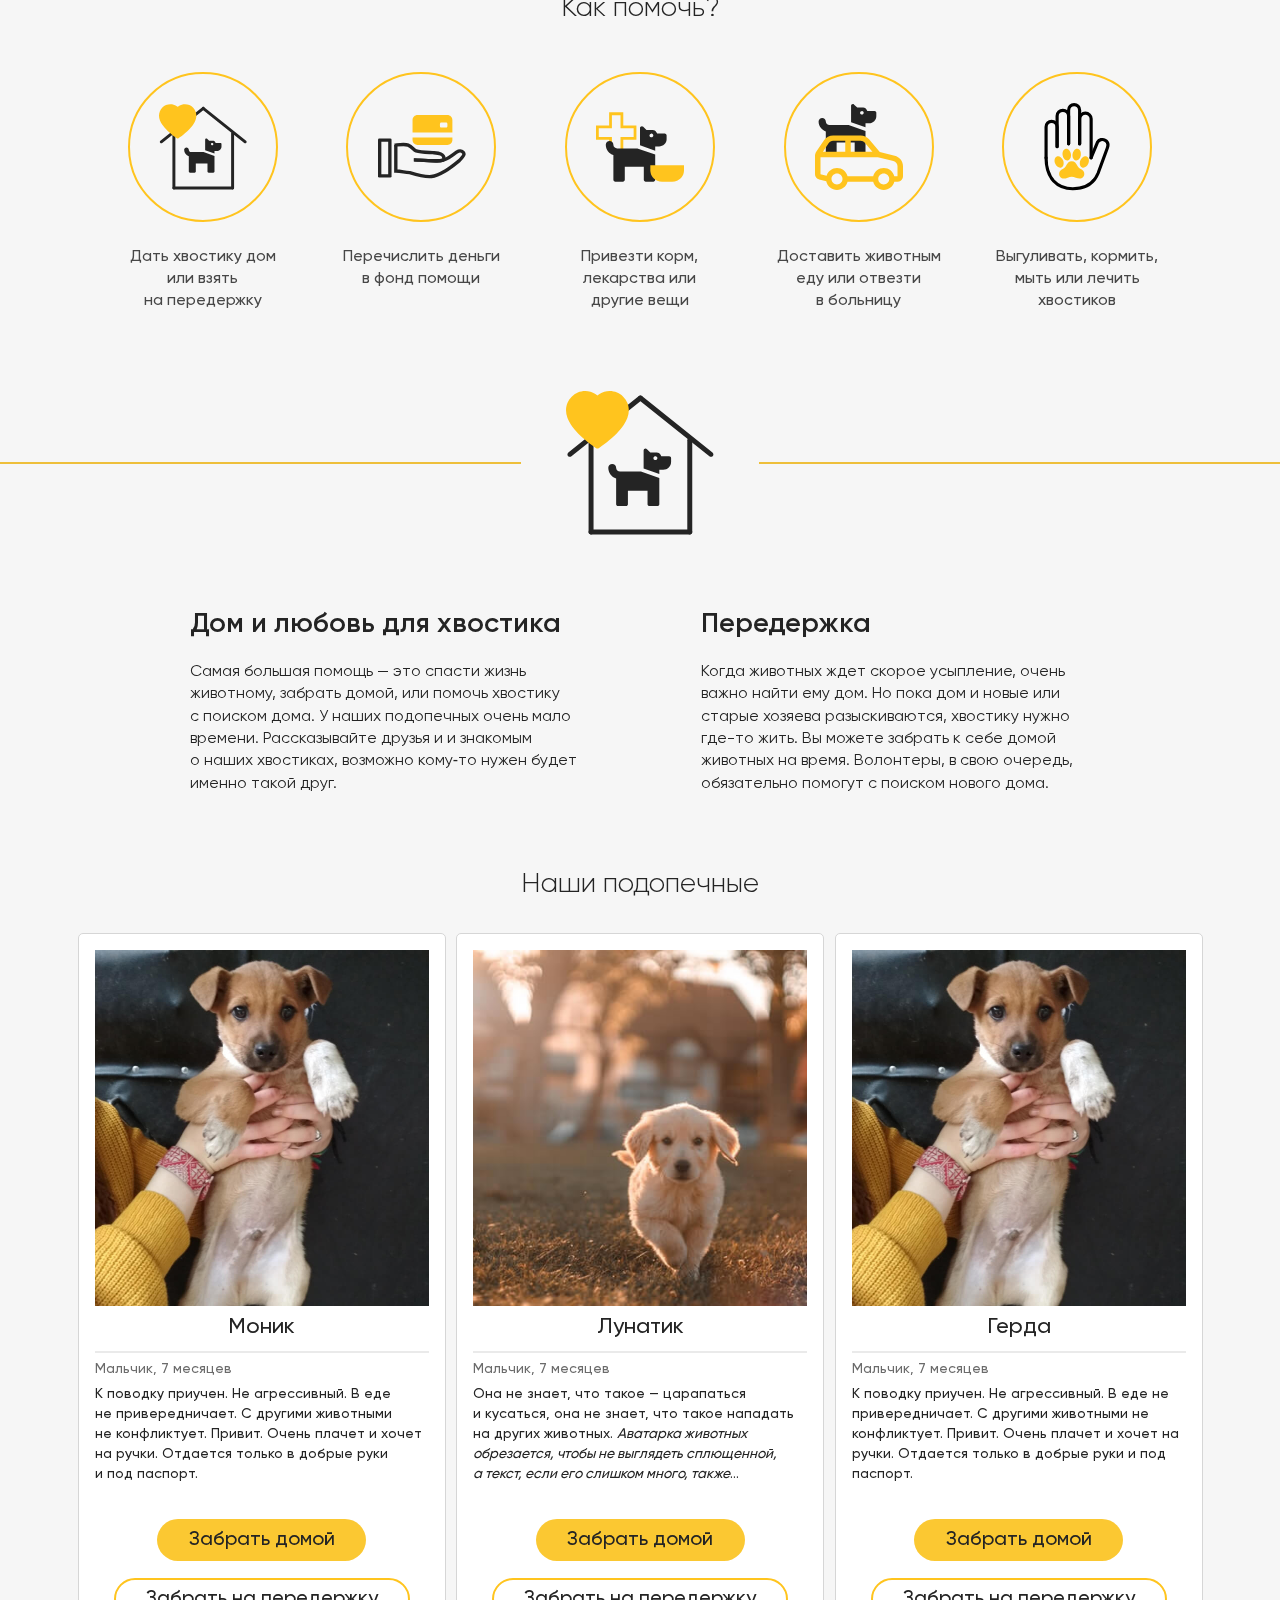
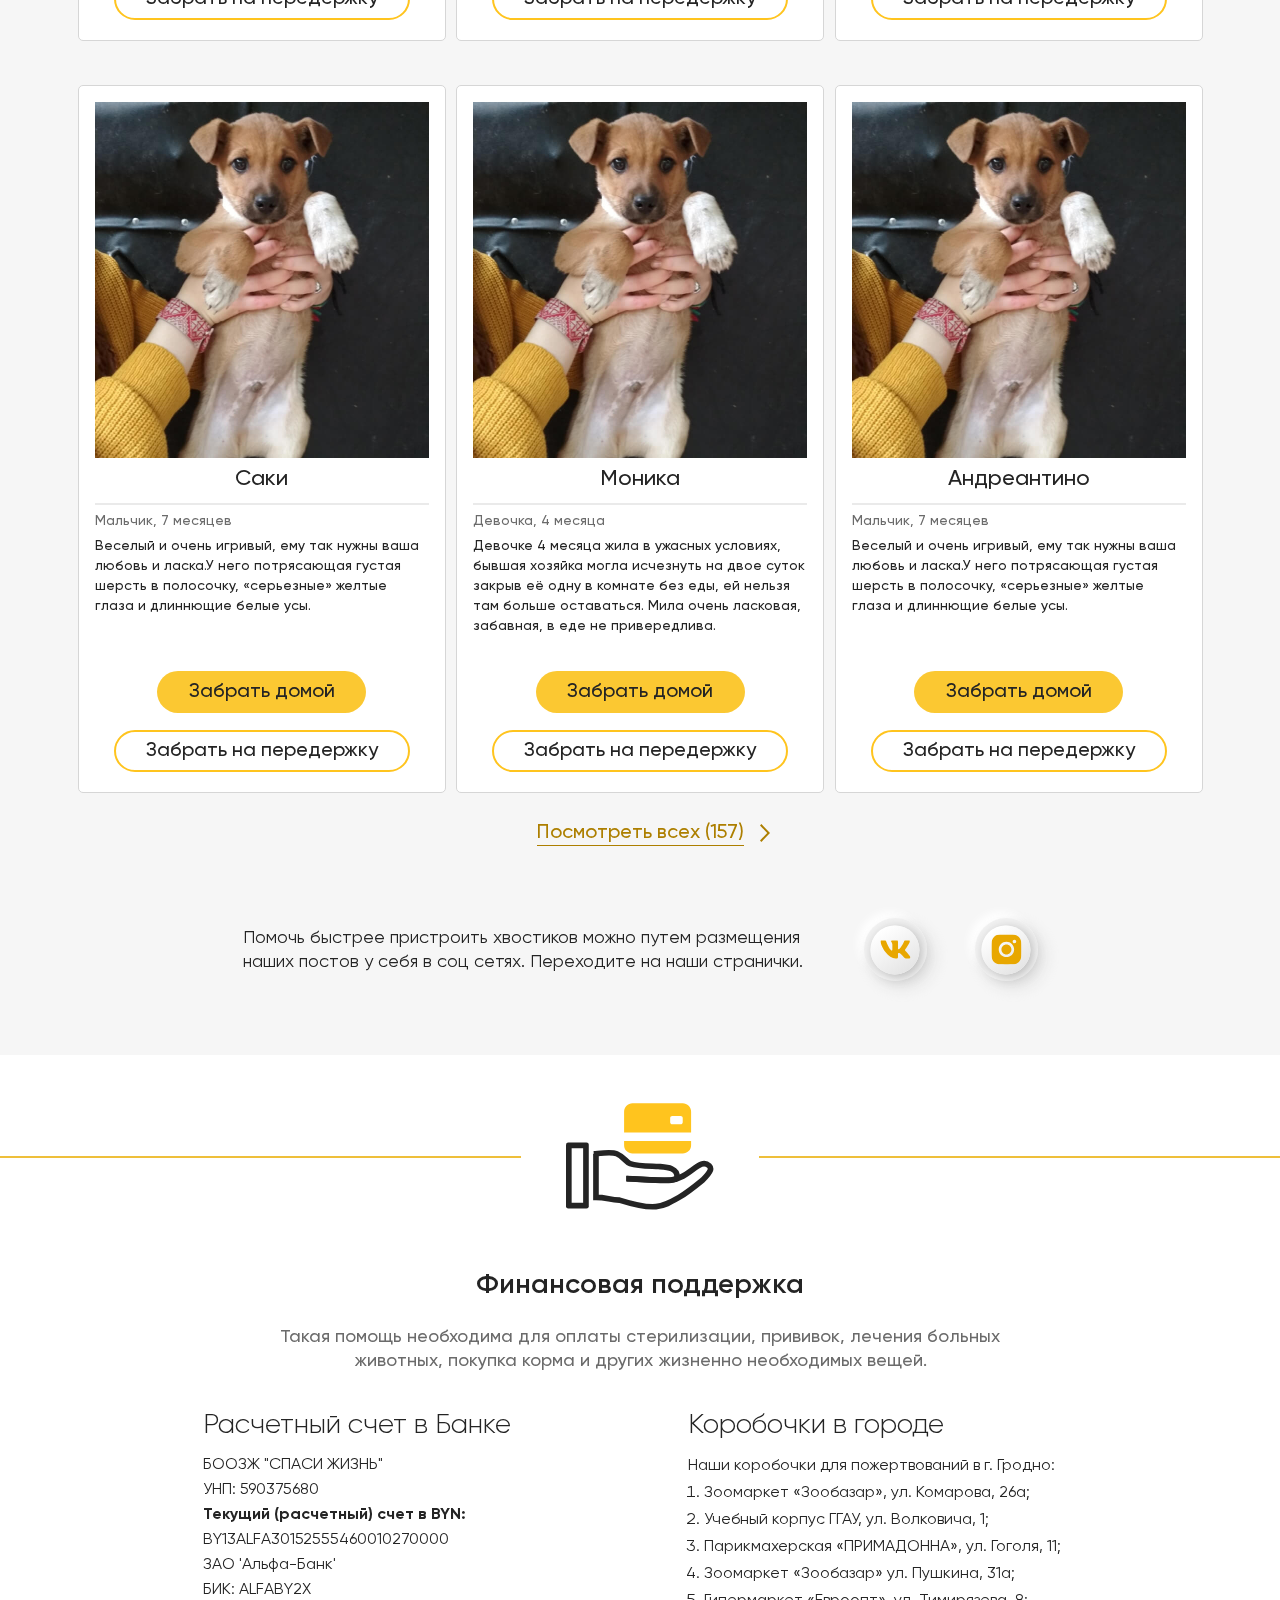
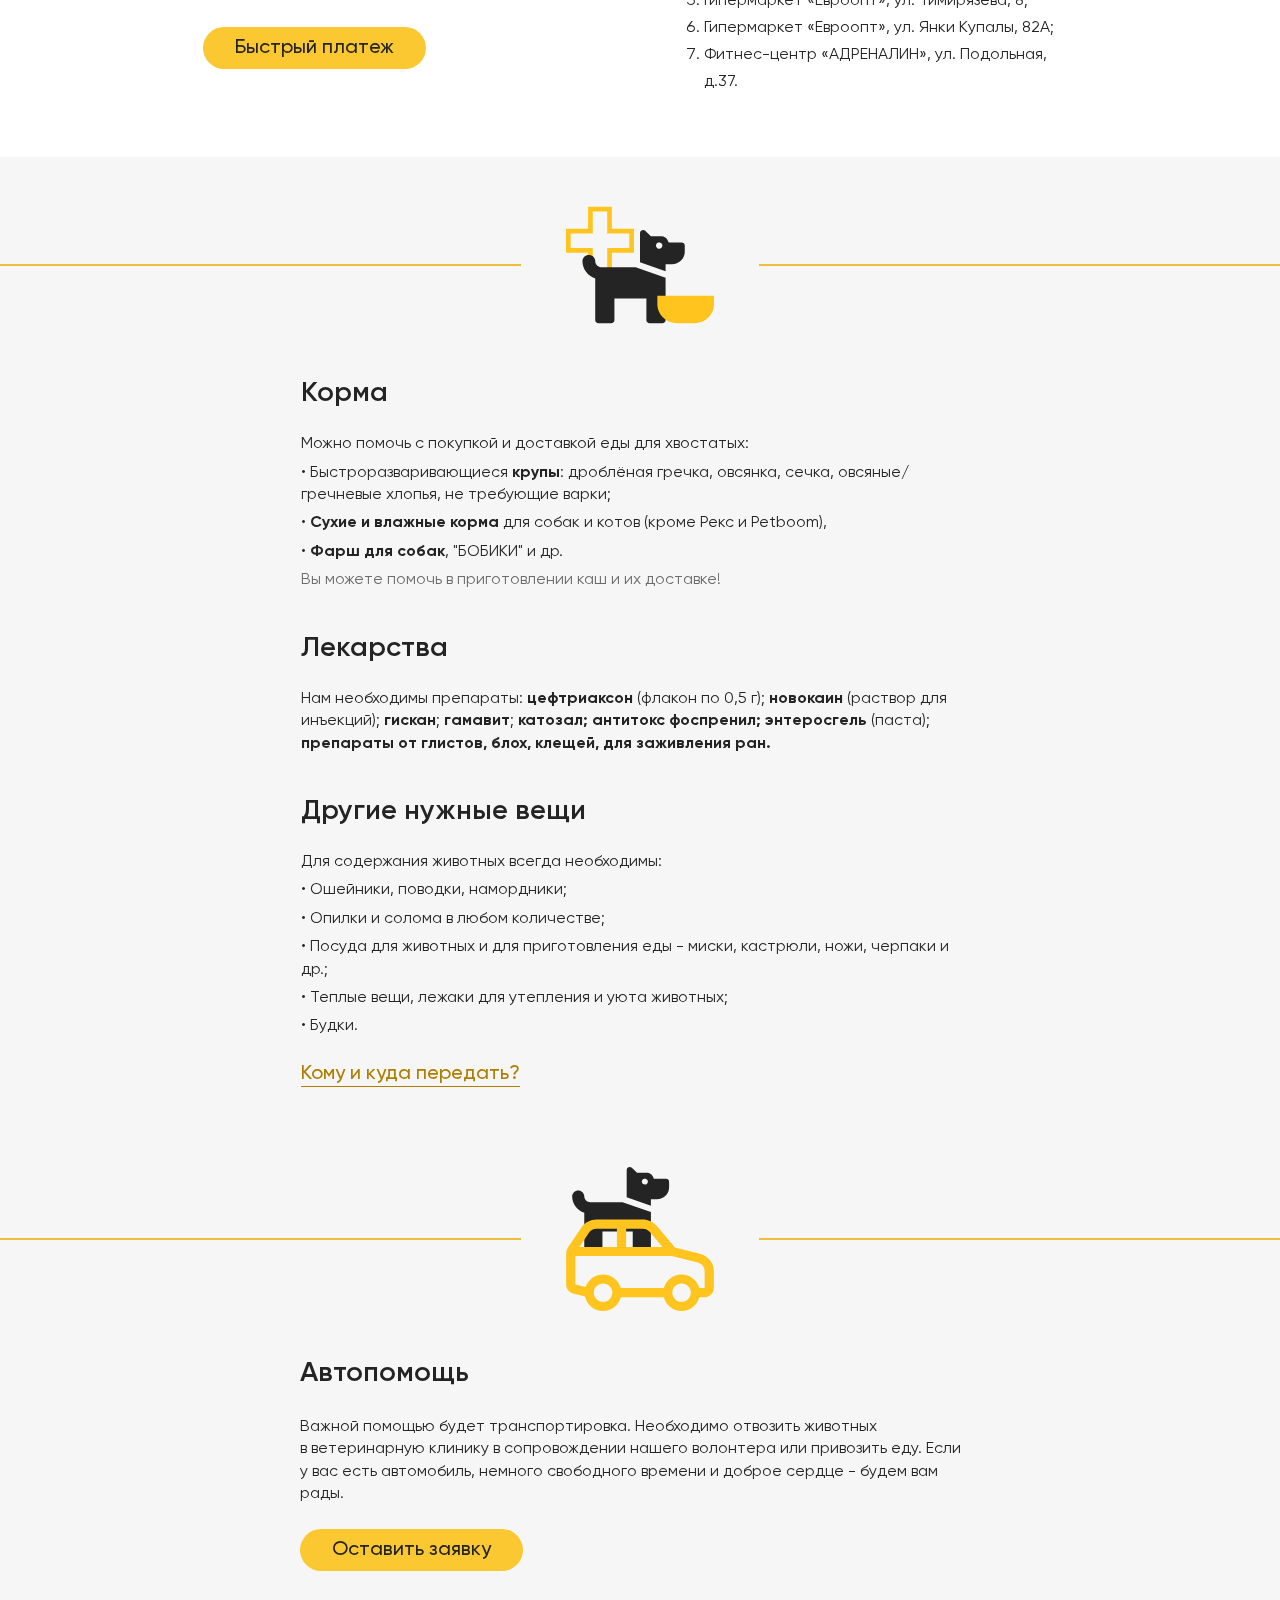
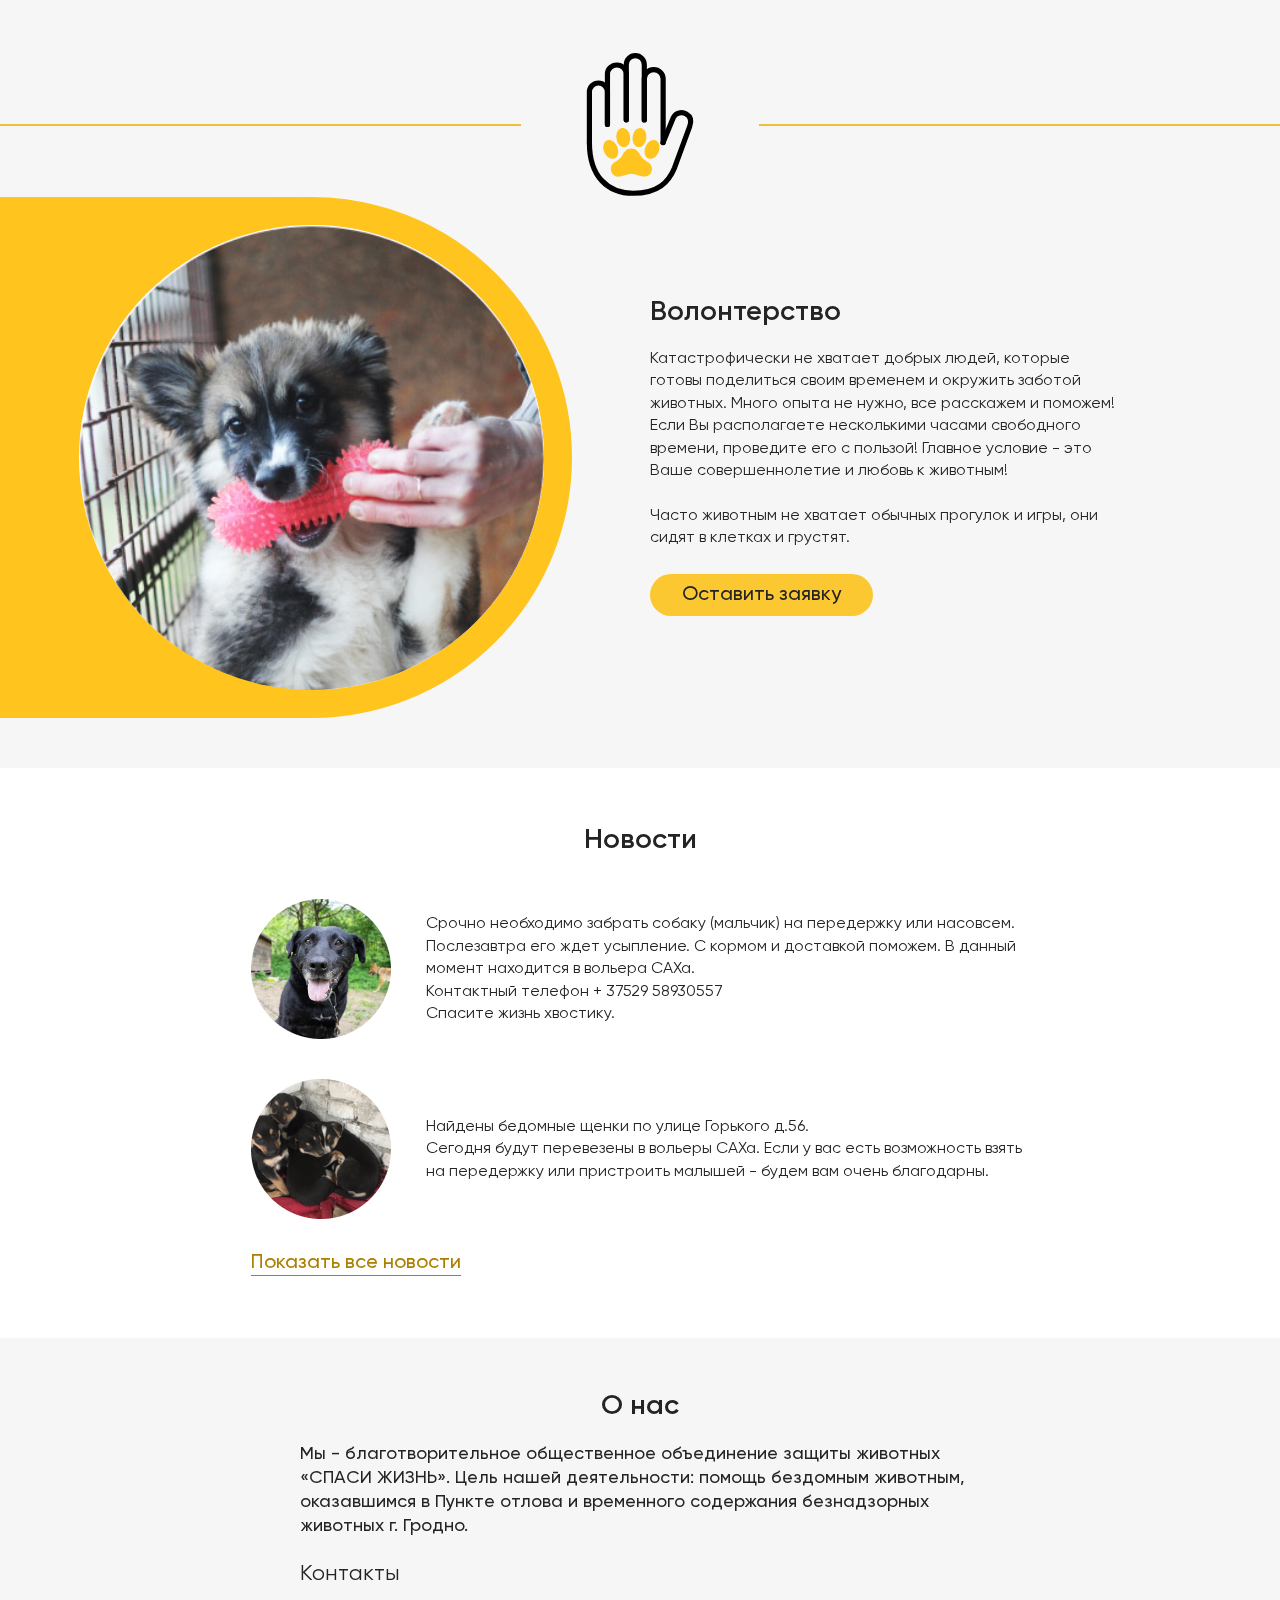
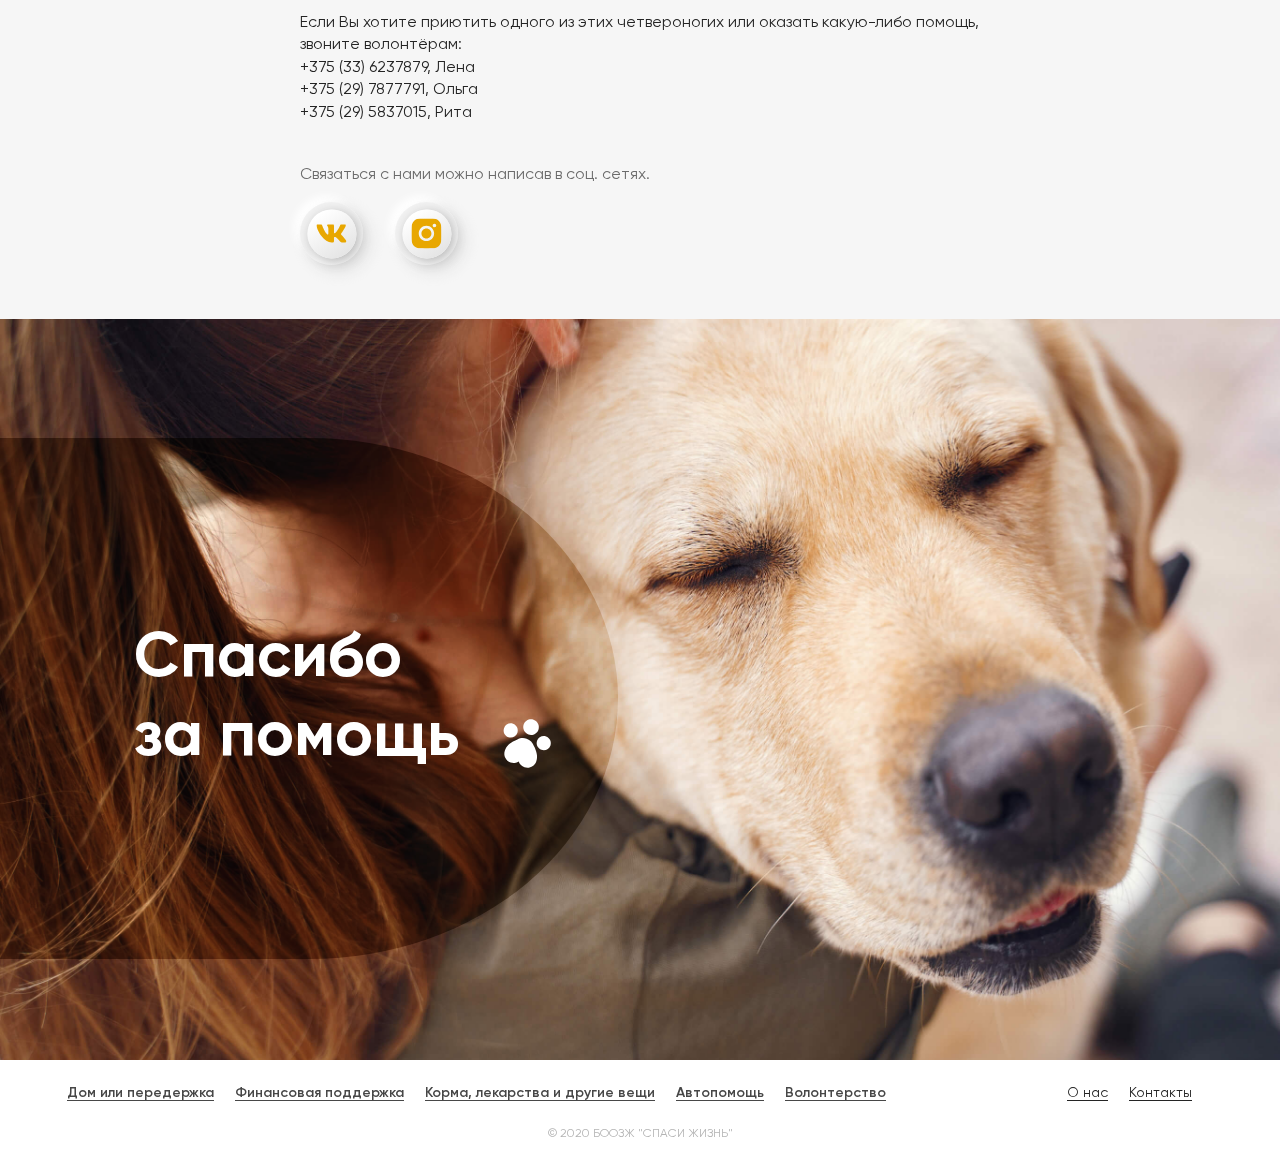
==== commit 2d1be201: "fix (design): social icons" ====
--- a/index.html
+++ b/index.html
@@ -12,7 +12,7 @@
 <body>
   <div class="wrapper wrapper--bg-img">
     <picture class="bg-img">
-      <source srcset="assets/images/bg-img/bg-img-xxs.png" media="(max-width: 549px)">
+      <source srcset="assets/images/bg-img/bg-img-xxs.png" media="(max-width: 529px)">
       <!-- * изначально тут стоял брекпоинт 639px (как и на макете), но я исправил на 549, чтобы на этих разрешениях иконка была на желтом фоне и ее было хорошо видно -->
       <source srcset="assets/images/bg-img/bg-img-xs.png" media="(max-width: 767px)">
       <source srcset="assets/images/bg-img/bg-img-sm.png" media="(max-width: 1023px)">
@@ -103,9 +103,10 @@
 
         <ul class="header__socials socials">
           <li class="socials__item">
-            <a href="https://vk.com/animalsgrodno" target="_blank" class="social-icon">
-              <div class="social-icon__circle">
-                <svg class="social-icon__logo" viewBox="0 0 30 18" fill="none" xmlns="http://www.w3.org/2000/svg">
+            <a href="https://vk.com/animalsgrodno" target="_blank" class="social-icon social-icon--explicit">
+              <div class="social-icon__circle social-icon__circle--explicit">
+                <svg class="social-icon__logo social-icon__logo--explicit" viewBox="0 0 30 18" fill="none"
+                  xmlns="http://www.w3.org/2000/svg">
                   <path
                     d="M29.3123 1.21896C29.5219 0.515712 29.3123 0 28.3212 0H25.038C24.2026 0 23.8208 0.446144 23.6112 0.936146C23.6112 0.936146 21.9419 5.04823 19.5765 7.7145C18.813 8.49034 18.4641 8.73534 18.0479 8.73534C17.8398 8.73534 17.5374 8.49034 17.5374 7.78709V1.21896C17.5374 0.375063 17.2964 0 16.6002 0H11.4411C10.9201 0 10.6057 0.390187 10.6057 0.762225C10.6057 1.56075 11.7885 1.74525 11.9097 3.99563V8.8775C11.9097 9.94673 11.7196 10.1418 11.3004 10.1418C10.188 10.1418 7.48124 6.01462 5.87483 1.29004C5.56193 0.372039 5.24604 0.00151296 4.40765 0.00151296H1.12596C0.187263 0.00151296 0.00012207 0.447656 0.00012207 0.937658C0.00012207 1.81785 1.11248 6.17342 5.18166 11.934C7.89445 15.8676 11.7136 18 15.1929 18C17.2784 18 17.5359 17.5266 17.5359 16.71V13.7367C17.5359 12.79 17.735 12.5994 18.3953 12.5994C18.8803 12.5994 19.7157 12.8474 21.6635 14.7424C23.8882 16.9897 24.2565 17.9985 25.5066 17.9985H28.7883C29.7255 17.9985 30.1941 17.5251 29.9246 16.5905C29.6297 15.6604 28.5667 14.3068 27.1564 12.7053C26.3899 11.7918 25.2446 10.8088 24.8958 10.3173C24.4092 9.68358 24.5499 9.4038 24.8958 8.8412C24.8973 8.84272 28.8961 3.15325 29.3123 1.21896Z" />
                 </svg>
@@ -113,9 +114,11 @@
             </a>
           </li>
           <li class="socials__item">
-            <a href="https://www.instagram.com/animalsgrodno/" target="_blank" class="social-icon">
-              <div class="social-icon__circle">
-                <svg class="social-icon__logo" viewBox="0 0 27 27" fill="none" xmlns="http://www.w3.org/2000/svg">
+            <a href="https://www.instagram.com/animalsgrodno/" target="_blank"
+              class="social-icon social-icon--explicit">
+              <div class="social-icon__circle social-icon__circle--explicit">
+                <svg class="social-icon__logo social-icon__logo--explicit" viewBox="0 0 27 27" fill="none"
+                  xmlns="http://www.w3.org/2000/svg">
                   <path
                     d="M13.4964 8.99808C11.0175 8.99808 8.99454 11.0211 8.99454 13.5C8.99454 15.9789 11.0175 18.0019 13.4964 18.0019C15.9752 18.0019 17.9982 15.9789 17.9982 13.5C17.9982 11.0211 15.9752 8.99808 13.4964 8.99808ZM26.9985 13.5C26.9985 11.6357 27.0154 9.78837 26.9107 7.92748C26.806 5.76602 26.3129 3.84773 24.7324 2.26716C23.1485 0.683215 21.2336 0.19351 19.0722 0.0888138C17.2079 -0.0158819 15.3606 0.00100455 13.4997 0.00100455C11.6355 0.00100455 9.78819 -0.0158819 7.92734 0.0888138C5.76592 0.19351 3.84766 0.686593 2.26712 2.26716C0.683203 3.85111 0.193506 5.76602 0.0888122 7.92748C-0.0158816 9.79174 0.00100453 11.6391 0.00100453 13.5C0.00100453 15.3609 -0.0158816 17.2116 0.0888122 19.0725C0.193506 21.234 0.68658 23.1523 2.26712 24.7328C3.85103 26.3168 5.76592 26.8065 7.92734 26.9112C9.79156 27.0159 11.6389 26.999 13.4997 26.999C15.364 26.999 17.2113 27.0159 19.0722 26.9112C21.2336 26.8065 23.1518 26.3134 24.7324 24.7328C26.3163 23.1489 26.806 21.234 26.9107 19.0725C27.0188 17.2116 26.9985 15.3643 26.9985 13.5ZM13.4964 20.4268C9.66323 20.4268 6.56969 17.3332 6.56969 13.5C6.56969 9.66679 9.66323 6.57319 13.4964 6.57319C17.3295 6.57319 20.423 9.66679 20.423 13.5C20.423 17.3332 17.3295 20.4268 13.4964 20.4268ZM20.7067 7.90722C19.8118 7.90722 19.089 7.18448 19.089 6.2895C19.089 5.39452 19.8118 4.67179 20.7067 4.67179C21.6017 4.67179 22.3244 5.39452 22.3244 6.2895C22.3247 6.50202 22.283 6.7125 22.2018 6.90889C22.1206 7.10528 22.0015 7.28373 21.8512 7.434C21.7009 7.58427 21.5225 7.70342 21.3261 7.78462C21.1297 7.86583 20.9192 7.90749 20.7067 7.90722Z" />
                 </svg>
@@ -451,9 +454,10 @@
 
           <ul class="pets-section__socials socials">
             <li class="socials__item">
-              <a href="https://vk.com/animalsgrodno" target="_blank" class="social-icon">
-                <div class="social-icon__circle">
-                  <svg class="social-icon__logo" viewBox="0 0 30 18" fill="none" xmlns="http://www.w3.org/2000/svg">
+              <a href="https://vk.com/animalsgrodno" target="_blank" class="social-icon social-icon--regular">
+                <div class="social-icon__circle social-icon__circle--regular">
+                  <svg class="social-icon__logo social-icon__logo--regular" viewBox="0 0 30 18" fill="none"
+                    xmlns="http://www.w3.org/2000/svg">
                     <path
                       d="M29.3123 1.21896C29.5219 0.515712 29.3123 0 28.3212 0H25.038C24.2026 0 23.8208 0.446144 23.6112 0.936146C23.6112 0.936146 21.9419 5.04823 19.5765 7.7145C18.813 8.49034 18.4641 8.73534 18.0479 8.73534C17.8398 8.73534 17.5374 8.49034 17.5374 7.78709V1.21896C17.5374 0.375063 17.2964 0 16.6002 0H11.4411C10.9201 0 10.6057 0.390187 10.6057 0.762225C10.6057 1.56075 11.7885 1.74525 11.9097 3.99563V8.8775C11.9097 9.94673 11.7196 10.1418 11.3004 10.1418C10.188 10.1418 7.48124 6.01462 5.87483 1.29004C5.56193 0.372039 5.24604 0.00151296 4.40765 0.00151296H1.12596C0.187263 0.00151296 0.00012207 0.447656 0.00012207 0.937658C0.00012207 1.81785 1.11248 6.17342 5.18166 11.934C7.89445 15.8676 11.7136 18 15.1929 18C17.2784 18 17.5359 17.5266 17.5359 16.71V13.7367C17.5359 12.79 17.735 12.5994 18.3953 12.5994C18.8803 12.5994 19.7157 12.8474 21.6635 14.7424C23.8882 16.9897 24.2565 17.9985 25.5066 17.9985H28.7883C29.7255 17.9985 30.1941 17.5251 29.9246 16.5905C29.6297 15.6604 28.5667 14.3068 27.1564 12.7053C26.3899 11.7918 25.2446 10.8088 24.8958 10.3173C24.4092 9.68358 24.5499 9.4038 24.8958 8.8412C24.8973 8.84272 28.8961 3.15325 29.3123 1.21896Z" />
                   </svg>
@@ -461,9 +465,11 @@
               </a>
             </li>
             <li class="socials__item">
-              <a href="https://www.instagram.com/animalsgrodno/" target="_blank" class="social-icon">
-                <div class="social-icon__circle">
-                  <svg class="social-icon__logo" viewBox="0 0 27 27" fill="none" xmlns="http://www.w3.org/2000/svg">
+              <a href="https://www.instagram.com/animalsgrodno/" target="_blank"
+                class="social-icon social-icon--regular">
+                <div class="social-icon__circle social-icon__circle--regular">
+                  <svg class="social-icon__logo social-icon__logo--regular" viewBox="0 0 27 27" fill="none"
+                    xmlns="http://www.w3.org/2000/svg">
                     <path
                       d="M13.4964 8.99808C11.0175 8.99808 8.99454 11.0211 8.99454 13.5C8.99454 15.9789 11.0175 18.0019 13.4964 18.0019C15.9752 18.0019 17.9982 15.9789 17.9982 13.5C17.9982 11.0211 15.9752 8.99808 13.4964 8.99808ZM26.9985 13.5C26.9985 11.6357 27.0154 9.78837 26.9107 7.92748C26.806 5.76602 26.3129 3.84773 24.7324 2.26716C23.1485 0.683215 21.2336 0.19351 19.0722 0.0888138C17.2079 -0.0158819 15.3606 0.00100455 13.4997 0.00100455C11.6355 0.00100455 9.78819 -0.0158819 7.92734 0.0888138C5.76592 0.19351 3.84766 0.686593 2.26712 2.26716C0.683203 3.85111 0.193506 5.76602 0.0888122 7.92748C-0.0158816 9.79174 0.00100453 11.6391 0.00100453 13.5C0.00100453 15.3609 -0.0158816 17.2116 0.0888122 19.0725C0.193506 21.234 0.68658 23.1523 2.26712 24.7328C3.85103 26.3168 5.76592 26.8065 7.92734 26.9112C9.79156 27.0159 11.6389 26.999 13.4997 26.999C15.364 26.999 17.2113 27.0159 19.0722 26.9112C21.2336 26.8065 23.1518 26.3134 24.7324 24.7328C26.3163 23.1489 26.806 21.234 26.9107 19.0725C27.0188 17.2116 26.9985 15.3643 26.9985 13.5ZM13.4964 20.4268C9.66323 20.4268 6.56969 17.3332 6.56969 13.5C6.56969 9.66679 9.66323 6.57319 13.4964 6.57319C17.3295 6.57319 20.423 9.66679 20.423 13.5C20.423 17.3332 17.3295 20.4268 13.4964 20.4268ZM20.7067 7.90722C19.8118 7.90722 19.089 7.18448 19.089 6.2895C19.089 5.39452 19.8118 4.67179 20.7067 4.67179C21.6017 4.67179 22.3244 5.39452 22.3244 6.2895C22.3247 6.50202 22.283 6.7125 22.2018 6.90889C22.1206 7.10528 22.0015 7.28373 21.8512 7.434C21.7009 7.58427 21.5225 7.70342 21.3261 7.78462C21.1297 7.86583 20.9192 7.90749 20.7067 7.90722Z" />
                   </svg>
@@ -755,9 +761,10 @@
 
           <ul class="about-section__socials socials">
             <li class="socials__item">
-              <a href="https://vk.com/animalsgrodno" target="_blank" class="social-icon">
-                <div class="social-icon__circle">
-                  <svg class="social-icon__logo" viewBox="0 0 30 18" fill="none" xmlns="http://www.w3.org/2000/svg">
+              <a href="https://vk.com/animalsgrodno" target="_blank" class="social-icon social-icon--regular">
+                <div class="social-icon__circle social-icon__circle--regular">
+                  <svg class="social-icon__logo social-icon__logo--regular" viewBox="0 0 30 18" fill="none"
+                    xmlns="http://www.w3.org/2000/svg">
                     <path
                       d="M29.3123 1.21896C29.5219 0.515712 29.3123 0 28.3212 0H25.038C24.2026 0 23.8208 0.446144 23.6112 0.936146C23.6112 0.936146 21.9419 5.04823 19.5765 7.7145C18.813 8.49034 18.4641 8.73534 18.0479 8.73534C17.8398 8.73534 17.5374 8.49034 17.5374 7.78709V1.21896C17.5374 0.375063 17.2964 0 16.6002 0H11.4411C10.9201 0 10.6057 0.390187 10.6057 0.762225C10.6057 1.56075 11.7885 1.74525 11.9097 3.99563V8.8775C11.9097 9.94673 11.7196 10.1418 11.3004 10.1418C10.188 10.1418 7.48124 6.01462 5.87483 1.29004C5.56193 0.372039 5.24604 0.00151296 4.40765 0.00151296H1.12596C0.187263 0.00151296 0.00012207 0.447656 0.00012207 0.937658C0.00012207 1.81785 1.11248 6.17342 5.18166 11.934C7.89445 15.8676 11.7136 18 15.1929 18C17.2784 18 17.5359 17.5266 17.5359 16.71V13.7367C17.5359 12.79 17.735 12.5994 18.3953 12.5994C18.8803 12.5994 19.7157 12.8474 21.6635 14.7424C23.8882 16.9897 24.2565 17.9985 25.5066 17.9985H28.7883C29.7255 17.9985 30.1941 17.5251 29.9246 16.5905C29.6297 15.6604 28.5667 14.3068 27.1564 12.7053C26.3899 11.7918 25.2446 10.8088 24.8958 10.3173C24.4092 9.68358 24.5499 9.4038 24.8958 8.8412C24.8973 8.84272 28.8961 3.15325 29.3123 1.21896Z" />
                   </svg>
@@ -765,9 +772,11 @@
               </a>
             </li>
             <li class="socials__item">
-              <a href="https://www.instagram.com/animalsgrodno/" target="_blank" class="social-icon">
-                <div class="social-icon__circle">
-                  <svg class="social-icon__logo" viewBox="0 0 27 27" fill="none" xmlns="http://www.w3.org/2000/svg">
+              <a href="https://www.instagram.com/animalsgrodno/" target="_blank"
+                class="social-icon social-icon--regular">
+                <div class="social-icon__circle social-icon__circle--regular">
+                  <svg class="social-icon__logo social-icon__logo--regular" viewBox="0 0 27 27" fill="none"
+                    xmlns="http://www.w3.org/2000/svg">
                     <path
                       d="M13.4964 8.99808C11.0175 8.99808 8.99454 11.0211 8.99454 13.5C8.99454 15.9789 11.0175 18.0019 13.4964 18.0019C15.9752 18.0019 17.9982 15.9789 17.9982 13.5C17.9982 11.0211 15.9752 8.99808 13.4964 8.99808ZM26.9985 13.5C26.9985 11.6357 27.0154 9.78837 26.9107 7.92748C26.806 5.76602 26.3129 3.84773 24.7324 2.26716C23.1485 0.683215 21.2336 0.19351 19.0722 0.0888138C17.2079 -0.0158819 15.3606 0.00100455 13.4997 0.00100455C11.6355 0.00100455 9.78819 -0.0158819 7.92734 0.0888138C5.76592 0.19351 3.84766 0.686593 2.26712 2.26716C0.683203 3.85111 0.193506 5.76602 0.0888122 7.92748C-0.0158816 9.79174 0.00100453 11.6391 0.00100453 13.5C0.00100453 15.3609 -0.0158816 17.2116 0.0888122 19.0725C0.193506 21.234 0.68658 23.1523 2.26712 24.7328C3.85103 26.3168 5.76592 26.8065 7.92734 26.9112C9.79156 27.0159 11.6389 26.999 13.4997 26.999C15.364 26.999 17.2113 27.0159 19.0722 26.9112C21.2336 26.8065 23.1518 26.3134 24.7324 24.7328C26.3163 23.1489 26.806 21.234 26.9107 19.0725C27.0188 17.2116 26.9985 15.3643 26.9985 13.5ZM13.4964 20.4268C9.66323 20.4268 6.56969 17.3332 6.56969 13.5C6.56969 9.66679 9.66323 6.57319 13.4964 6.57319C17.3295 6.57319 20.423 9.66679 20.423 13.5C20.423 17.3332 17.3295 20.4268 13.4964 20.4268ZM20.7067 7.90722C19.8118 7.90722 19.089 7.18448 19.089 6.2895C19.089 5.39452 19.8118 4.67179 20.7067 4.67179C21.6017 4.67179 22.3244 5.39452 22.3244 6.2895C22.3247 6.50202 22.283 6.7125 22.2018 6.90889C22.1206 7.10528 22.0015 7.28373 21.8512 7.434C21.7009 7.58427 21.5225 7.70342 21.3261 7.78462C21.1297 7.86583 20.9192 7.90749 20.7067 7.90722Z" />
                   </svg>
--- a/assets/styles/style.css
+++ b/assets/styles/style.css
@@ -144,34 +144,55 @@
 .social-icon {
   display: block;
   position: relative;
-  width: 63px;
-  height: 63px;
+  border-radius: 50%;
+}
+
+.social-icon--explicit {
   background: linear-gradient(144.1deg, #FFE193 12.45%, #FFC93F 89.31%);
   box-shadow: 7px 7px 16px rgba(204, 151, 0, 0.6), -4px -4px 8px #FFDB7E, inset 13px 22px 8px #F1C74F;
-  border-radius: 50%;
+}
+
+.social-icon--regular {
+  background: linear-gradient(144.1deg, #FFFFFF 12.45%, #FBFBFB 89.31%);
+  box-shadow: 7px 7px 16px rgba(213, 213, 213, 0.6), -6px -6px 8px #FFFFFF, inset 13px 22px 8px #F3F3F3;
 }
 
 .social-icon__circle {
   position: absolute;
-  width: 49px;
-  height: 49px;
-  background: linear-gradient(150.26deg, #FFE28F 6.75%, #ECBD37 91.17%);
-  box-shadow: 3px 3px 13px #C18F00;
+  width: 78%;
+  height: 78%;
   border-radius: 50%;
   top: 50%;
   left: 50%;
   transform: translate(-50%, -50%);
 }
 
+.social-icon__circle--explicit {
+  background: linear-gradient(150.26deg, #FFE28F 6.75%, #ECBD37 91.17%);
+  box-shadow: 3px 3px 13px #C18F00;
+}
+
+.social-icon__circle--regular {
+  background: linear-gradient(145.67deg, #FFFFFF 15.39%, #E4E4E4 88.3%);
+  box-shadow: 3px 3px 13px #B1B1B1;
+}
+
 .social-icon__logo {
   position: absolute;
-  fill: #f6f6f6;
-  filter: drop-shadow(0px 0px 6px #D19B00);
-  width: 30px;
-  height: 30px;
+  width: 61%;
+  height: 61%;
   top: 50%;
   left: 50%;
   transform: translate(-50%, -50%);
+}
+
+.social-icon__logo--explicit {
+  filter: drop-shadow(0px 0px 6px #D19B00);
+  fill: #f6f6f6;
+}
+
+.social-icon__logo--regular {
+  fill: #E8A700;
 }
 
 /* ? top-section */
@@ -670,12 +691,12 @@
     padding: 24px 0 20px;
   }
 
-  .socials__icon {
-    width: 32px;
-    height: 32px;
-  }
-
-  .socials a:first-child {
+  .social-icon {
+    width: 42px;
+    height: 42px;
+  }
+
+  .header__socials .socials__item:first-child {
     margin-right: 22px;
   }
 
@@ -888,7 +909,7 @@
     margin: 6px auto 0;
   }
 
-  .pets-section__socials a:first-child {
+  .pets-section__socials .socials__item:first-child {
     margin-right: 48px;
   }
 
@@ -1107,7 +1128,7 @@
     line-height: 22.4px;
   }
 
-  .about-section__socials a:first-child {
+  .about-section__socials .socials__item:first-child {
     margin-right: 24px;
   }
 
@@ -1241,7 +1262,7 @@
     width: 282px;
   }
 
-  .about-section__socials a:first-child {
+  .about-section__socials .socials__item:first-child {
     margin-right: 28px;
   }
 
@@ -1288,12 +1309,12 @@
     margin-right: 47px;
   }
 
-  .socials__icon {
-    width: 40px;
-    height: 40px;
-  }
-
-  .socials a:first-child {
+  .social-icon {
+    width: 52px;
+    height: 52px;
+  }
+
+  .header__socials .socials__item:first-child {
     margin-right: 28px;
   }
 
@@ -1725,7 +1746,7 @@
     margin-bottom: 24px;
   }
 
-  .about-section__socials a:first-child {
+  .about-section__socials .socials__item:first-child {
     margin-right: 32px;
   }
 
@@ -1808,16 +1829,16 @@
   /**/
 
   .menu-group--right {
-    margin-right: 85px;
+    margin-right: 57px;
   }
 
   .header__socials {
     margin-right: 69px;
   }
 
-  .socials__icon {
-    width: 49px;
-    height: 49px;
+  .social-icon {
+    width: 63px;
+    height: 63px;
   }
 
   /* * top-section */
@@ -2196,7 +2217,7 @@
   }
 
   .menu-group--right {
-    margin-right: 257px;
+    margin-right: 229px;
   }
 
   /* * desc-section */
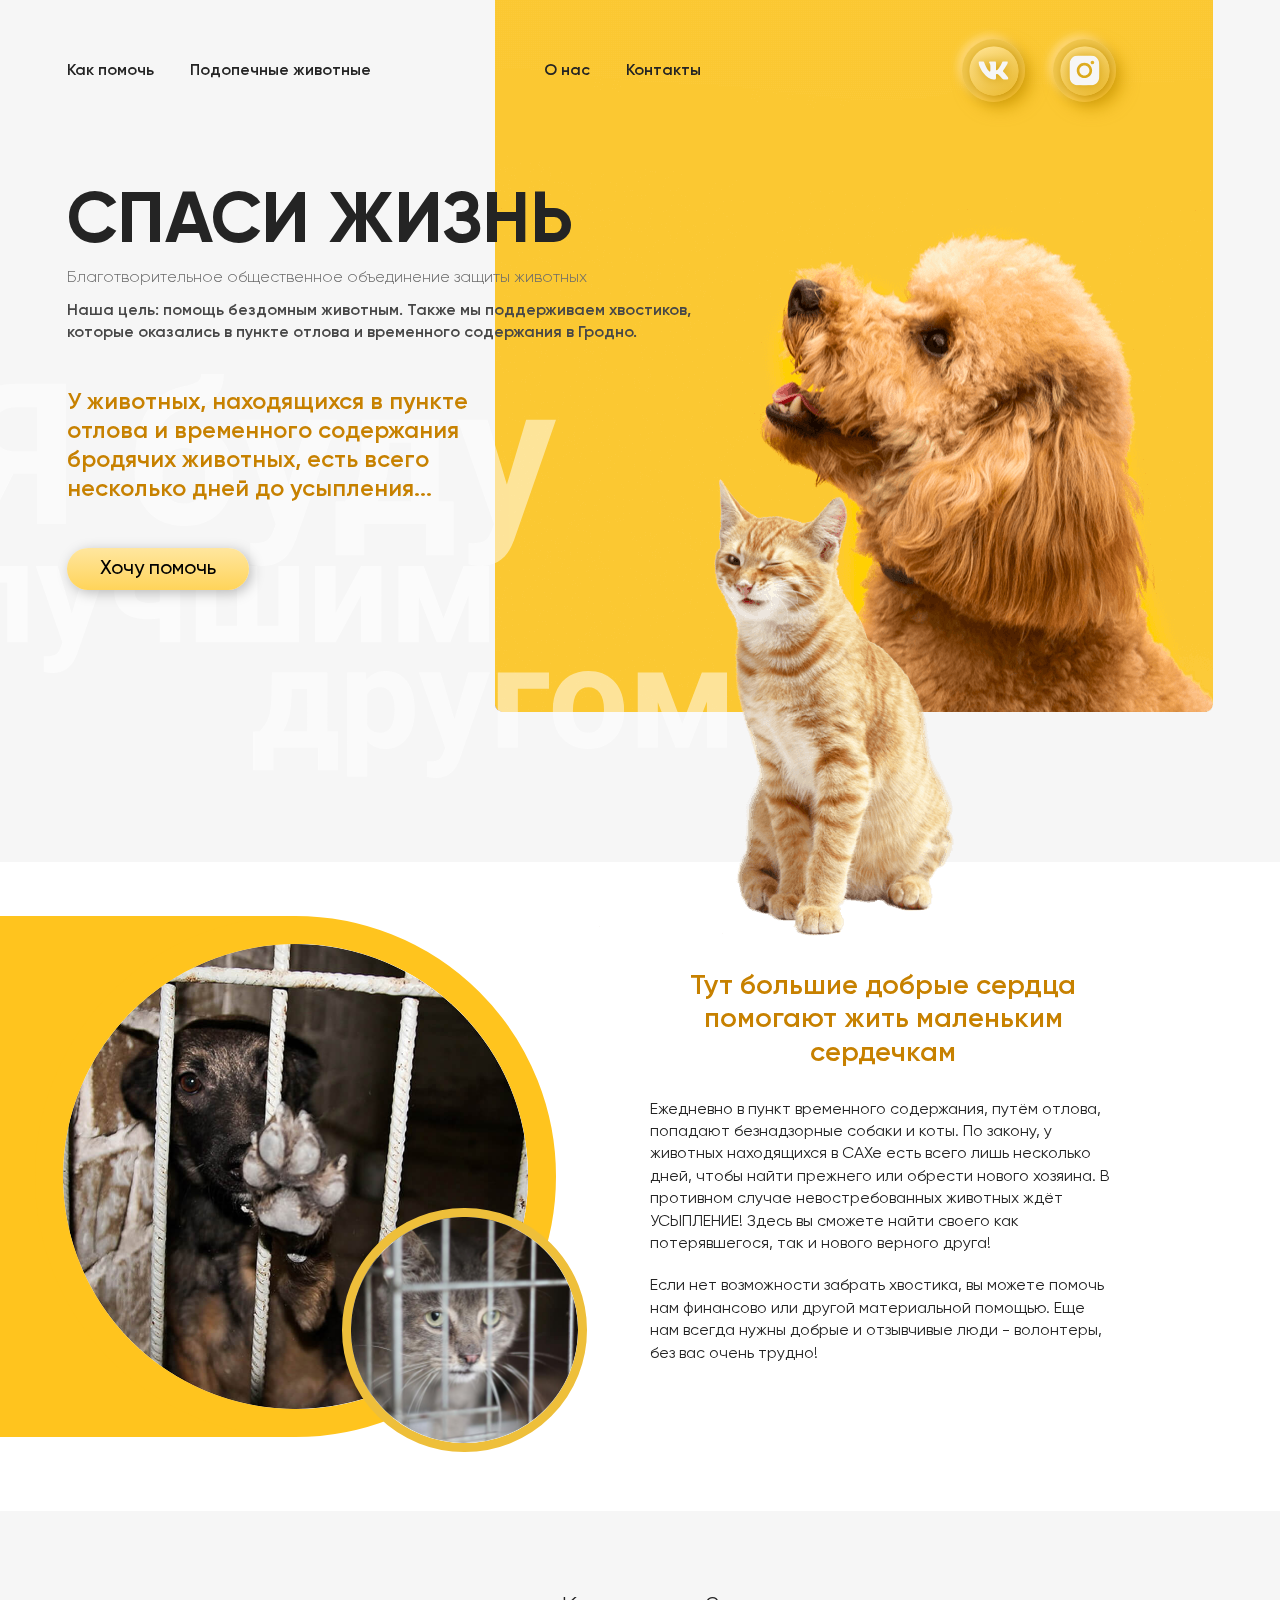
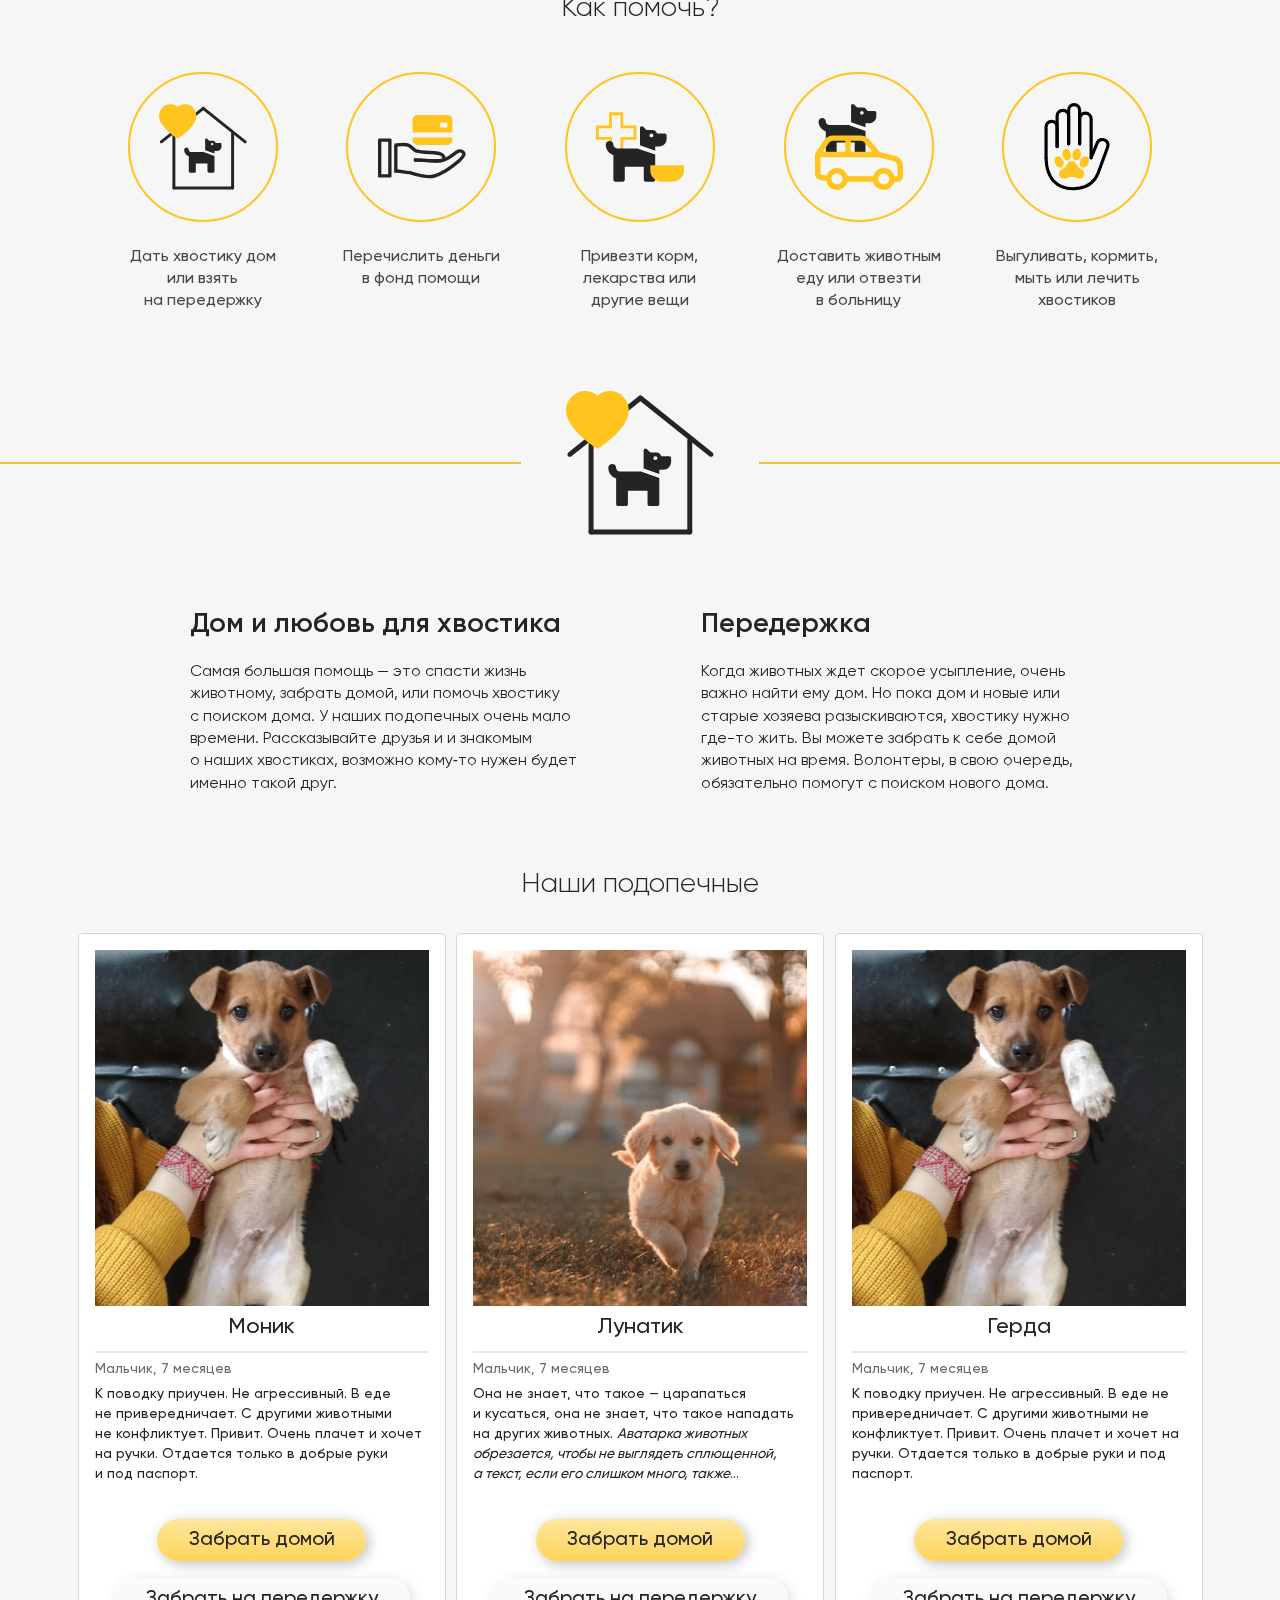
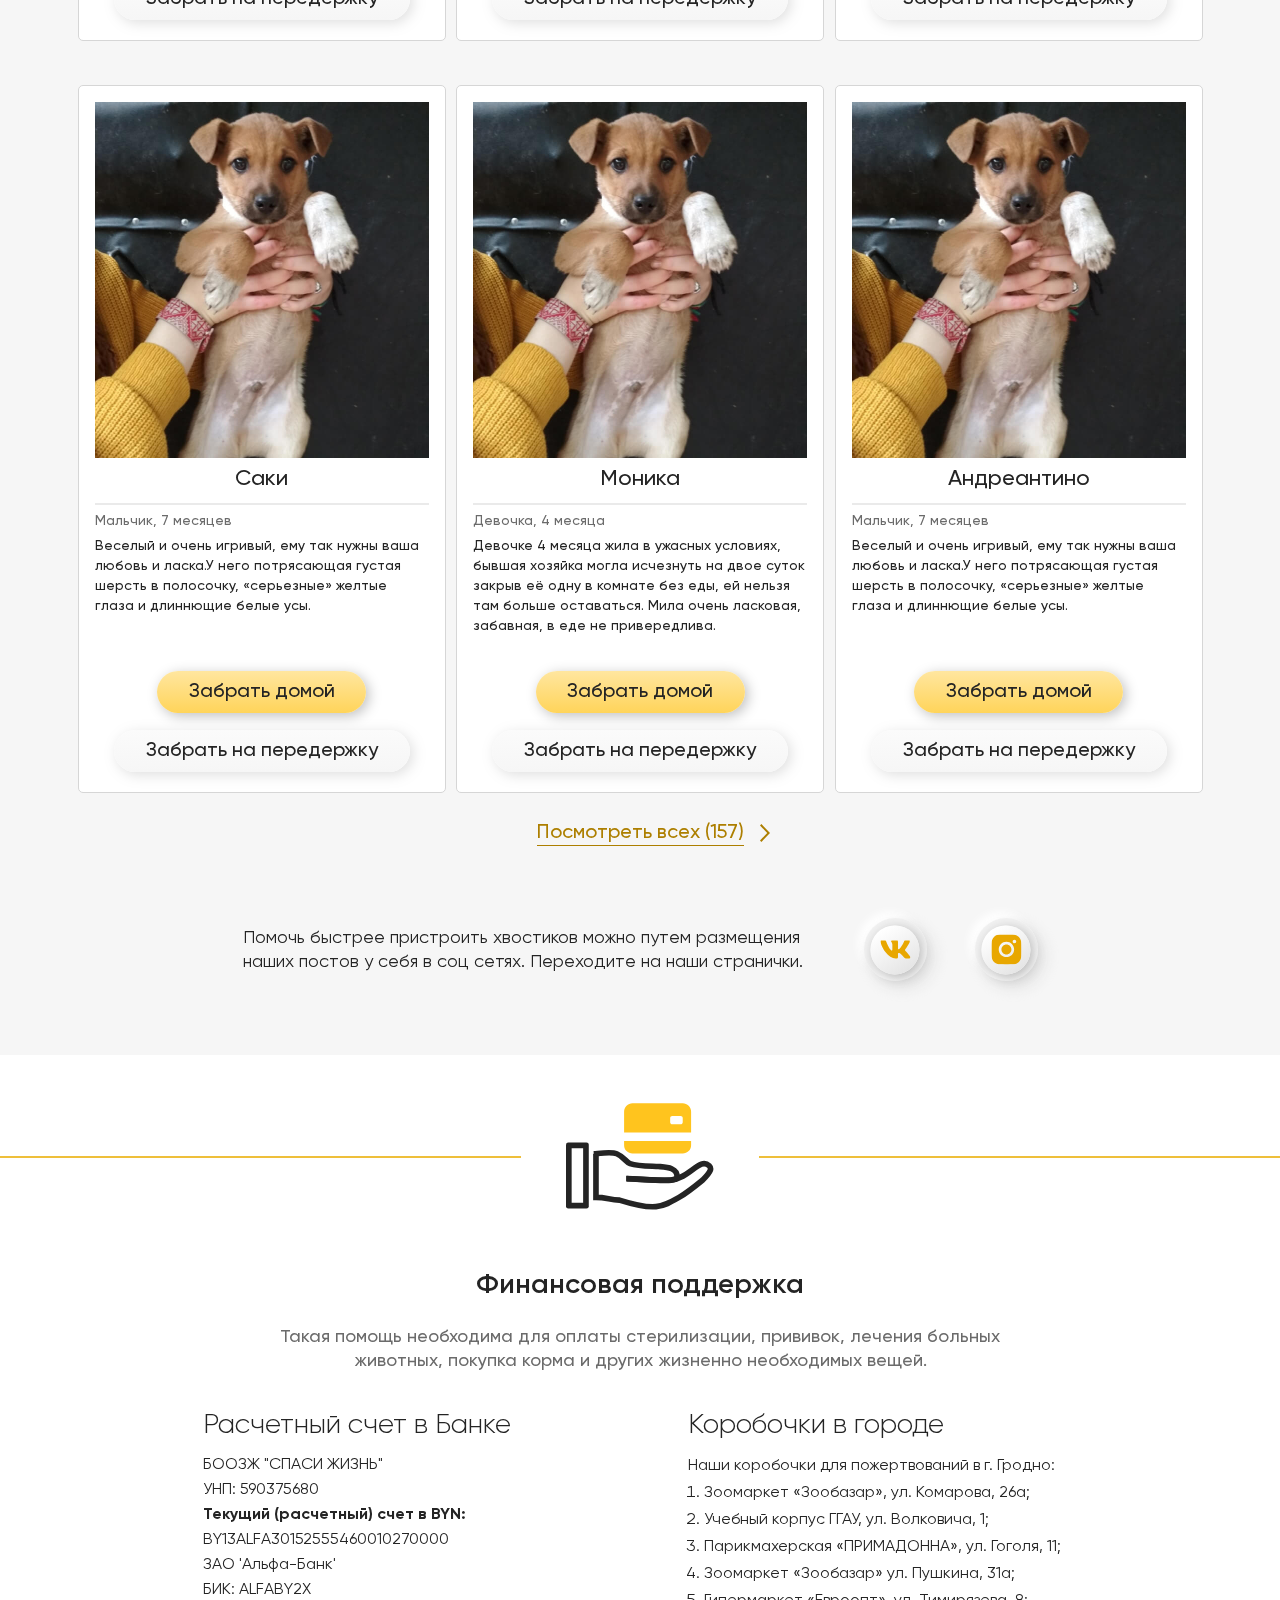
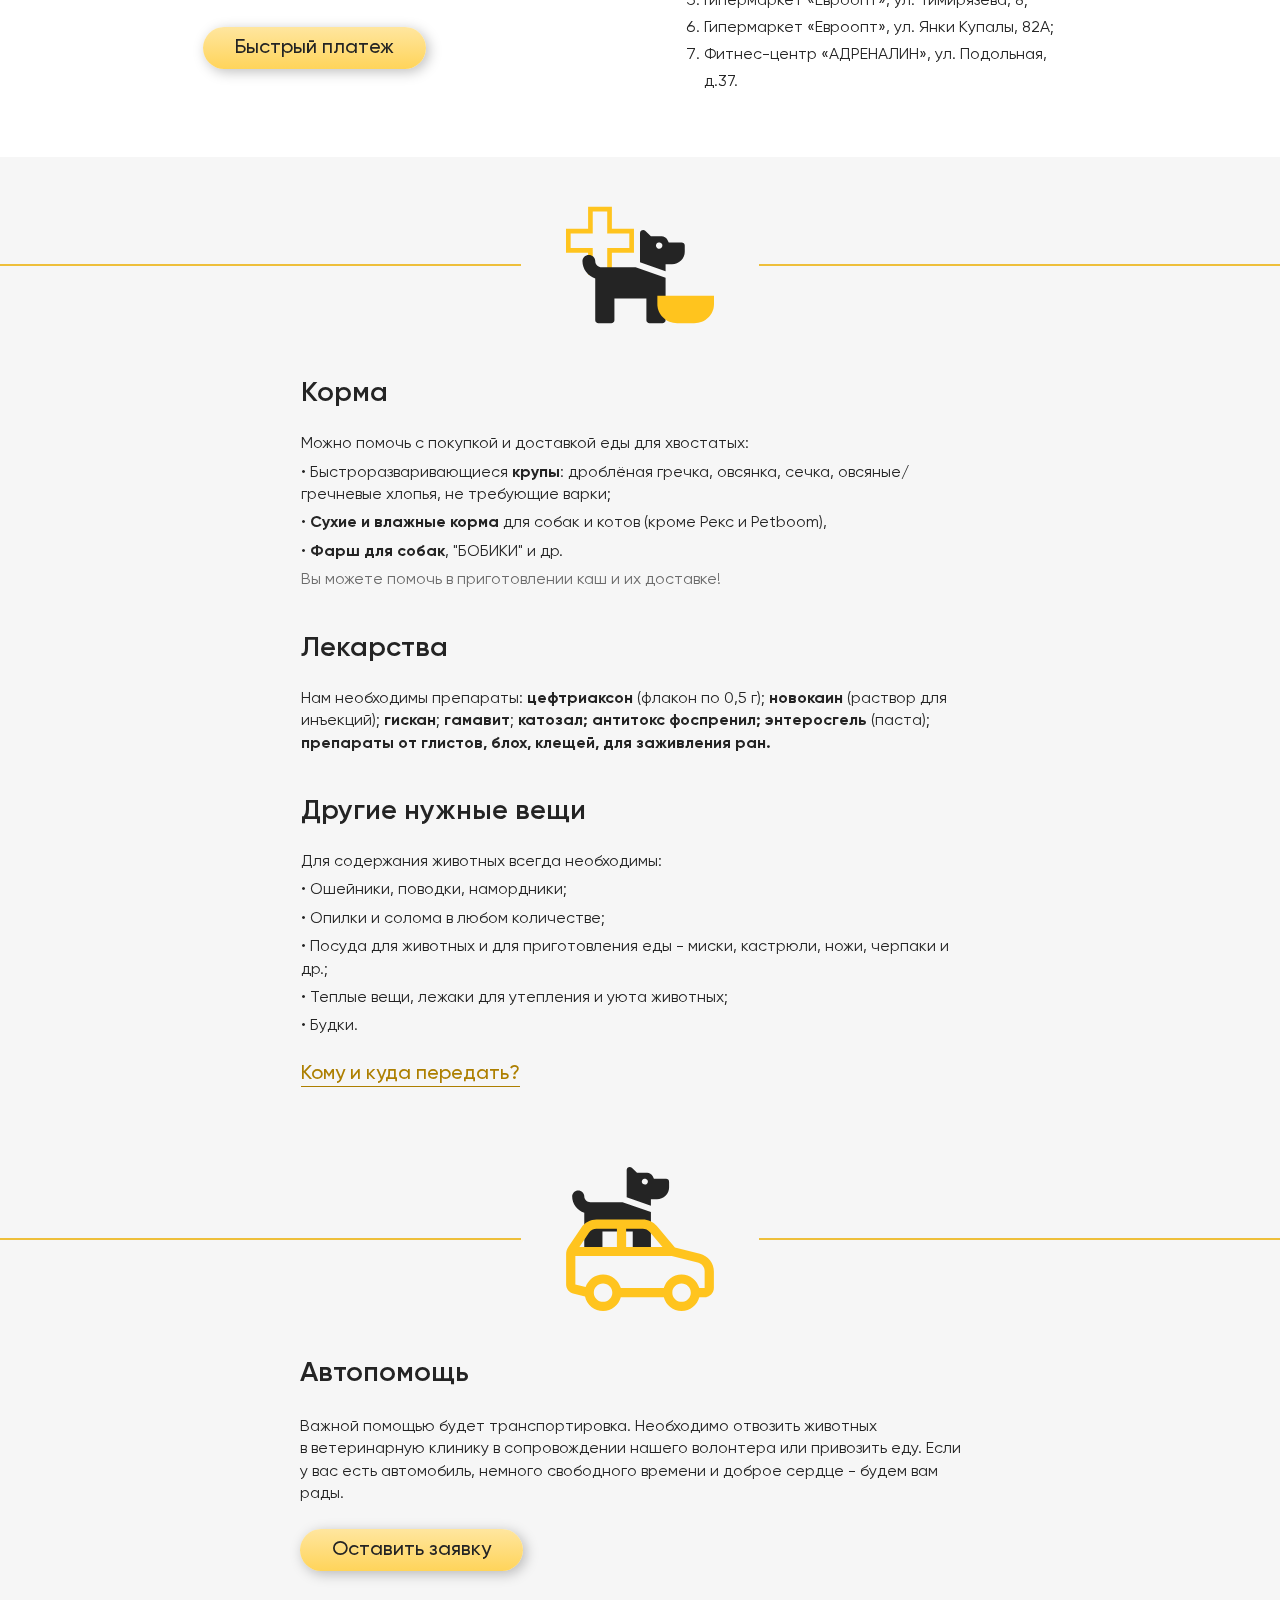
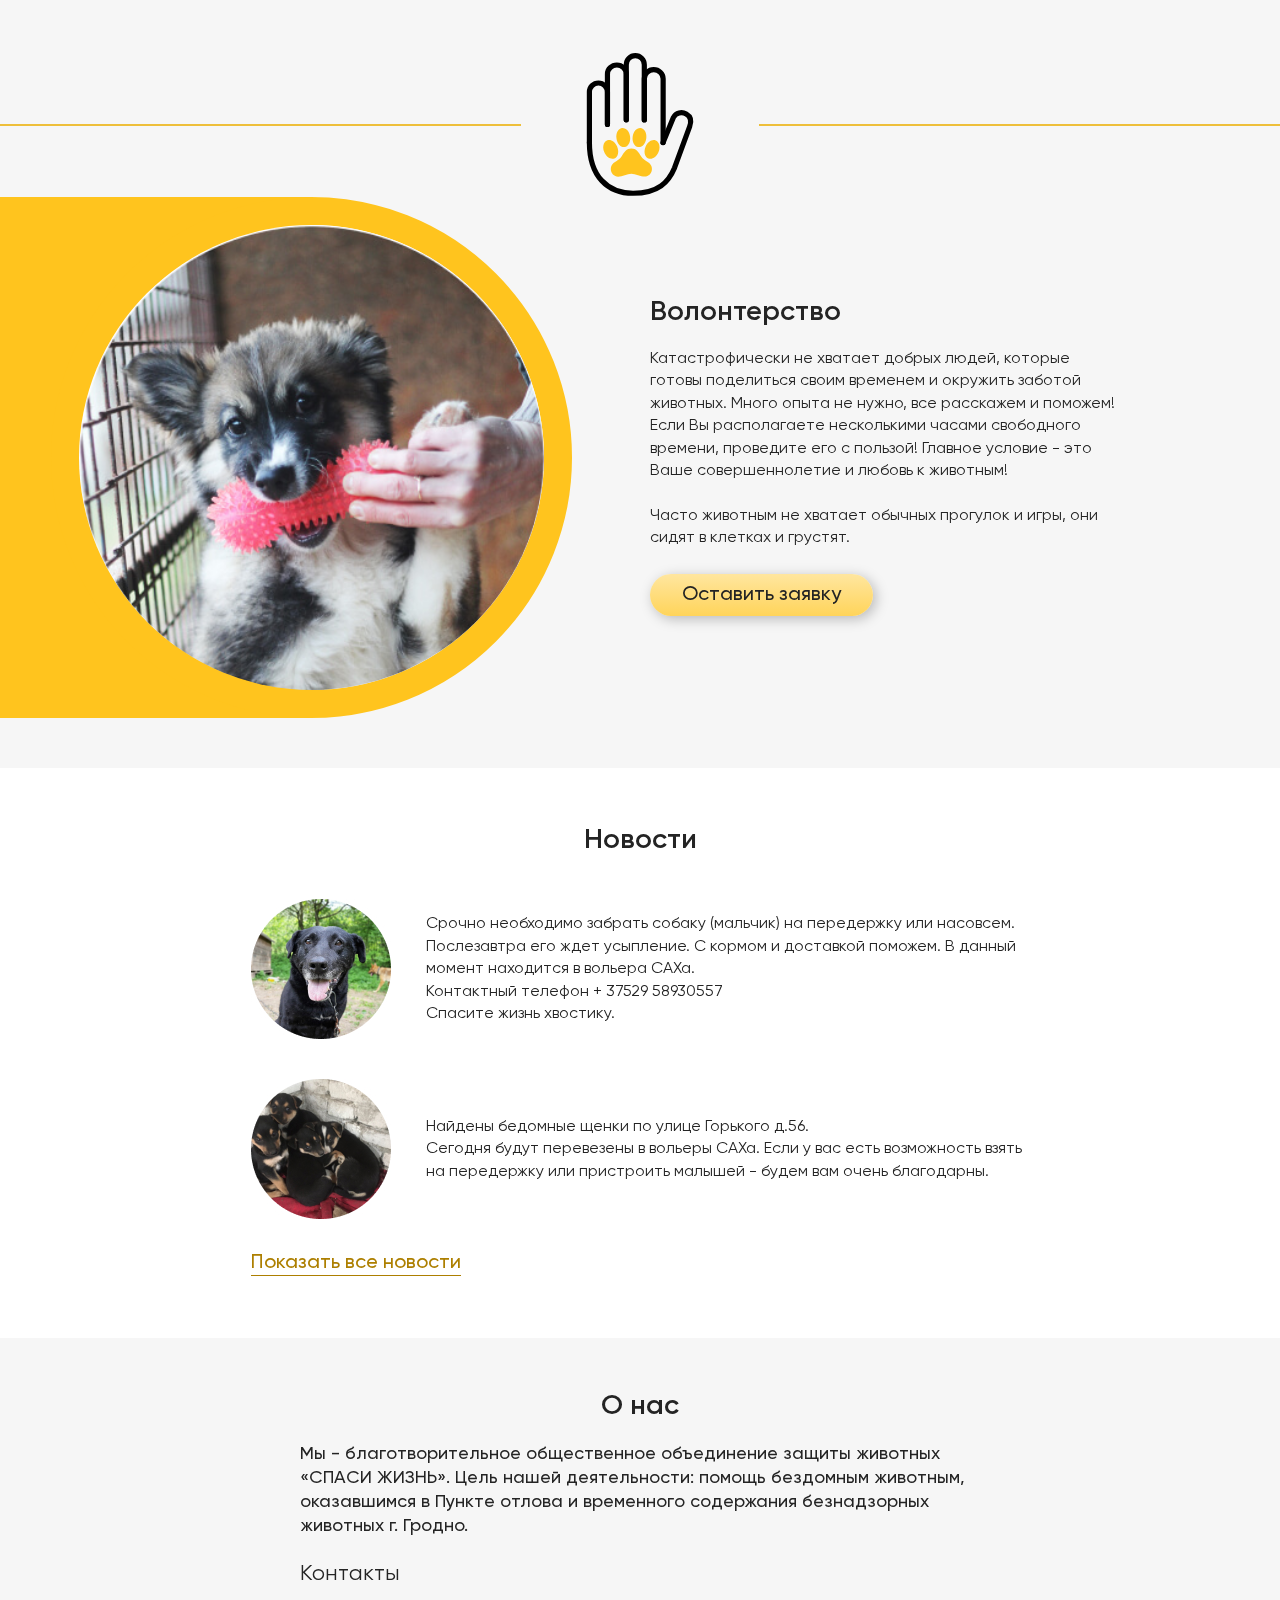
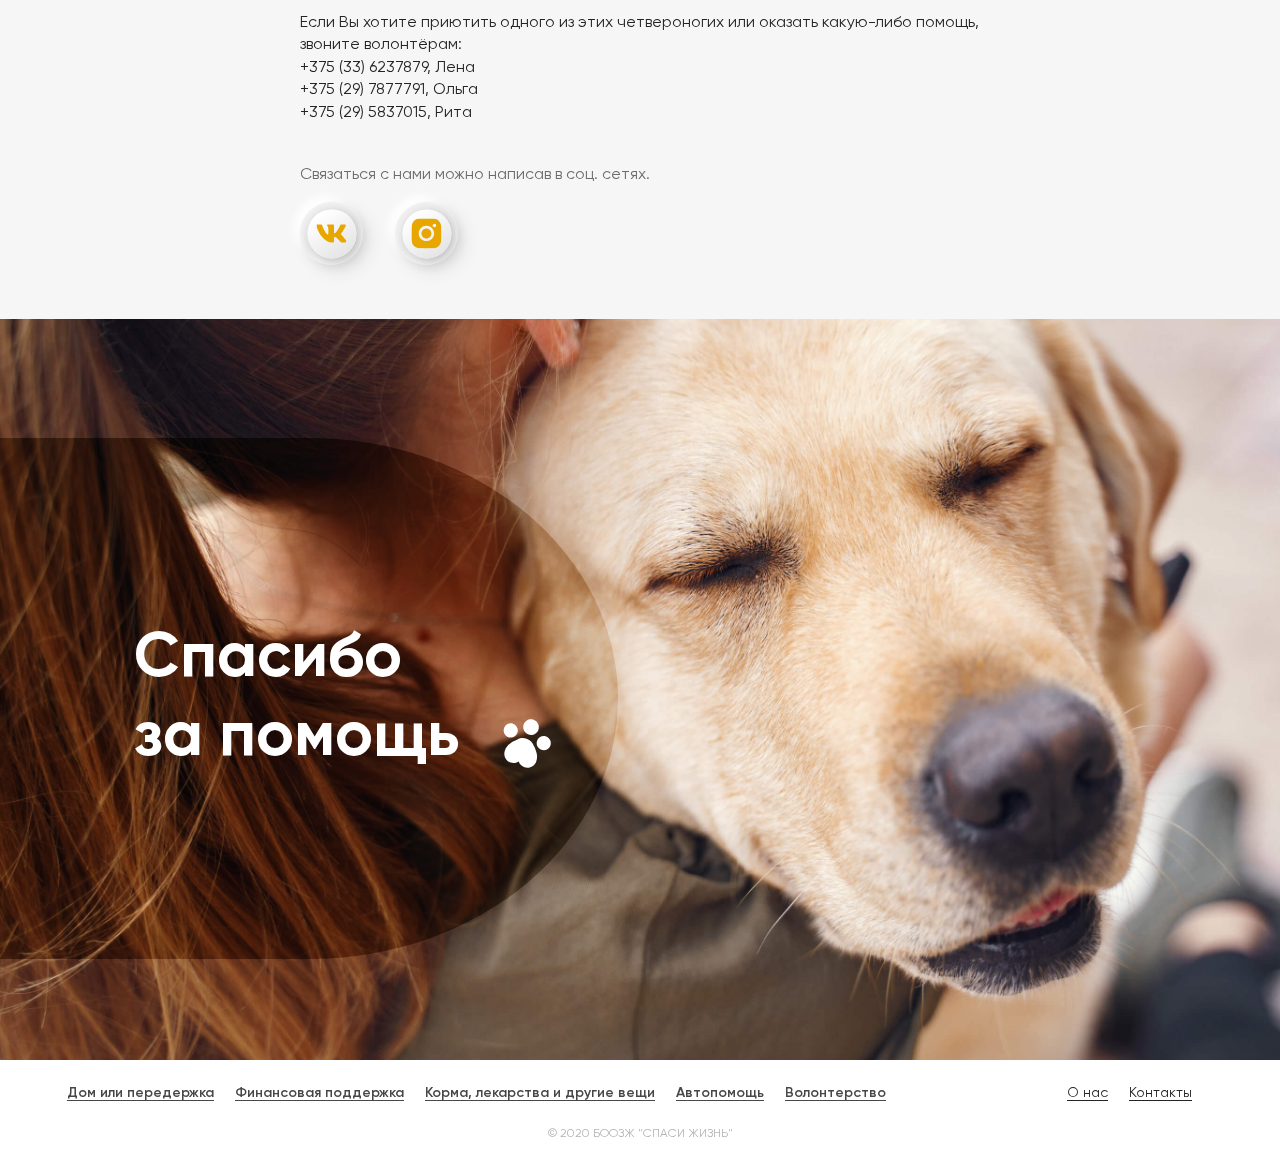
==== commit af97f1a9: "feat: lettering added + hover and active links" ====
--- a/index.html
+++ b/index.html
@@ -21,7 +21,7 @@
     </picture>
   </div>
 
-  <div class="wrapper wrapper--lettering">
+  <div class="wrapper">
     <div class="lettering">
       <svg viewBox="0 0 772 404" fill="none" xmlns="http://www.w3.org/2000/svg">
         <g opacity="0.5">
--- a/assets/styles/style.css
+++ b/assets/styles/style.css
@@ -44,8 +44,7 @@
   margin: 0 auto;
 }
 
-.wrapper--bg-img,
-.wrapper-lettering {
+.wrapper--bg-img {
   position: relative;
 }
 
@@ -57,7 +56,6 @@
 .lettering {
   position: absolute;
 }
-
 
 .btn {
   display: block;
@@ -67,13 +65,15 @@
 }
 
 .btn--explicit {
-  background: #fbc832;
+  background: linear-gradient(180deg, #FFECB5 0%, #FFE69F 0.01%, #FFD45A 100%);
+  box-shadow: 3px 3px 13px rgba(0, 0, 0, 0.25);
   border: none;
 }
 
 .btn--regular {
-  background: #fff;
-  border: 2px solid #ffc41e;
+  background: linear-gradient(180deg, #FBFBFB 0%, #F6F6F6 100%);
+  box-shadow: 3px 3px 13px rgba(128, 128, 128, 0.25);
+  border: none;
 }
 
 .link {
@@ -88,6 +88,16 @@
   margin: 0 auto;
 }
 
+.link:hover {
+  color: #523C00;
+  border-color: #523C00;
+}
+
+.link:active {
+  color: #F6B400;
+  border-color: #F6B400;
+}
+
 /* ? header */
 
 .bg-grey {
@@ -132,6 +142,19 @@
   font-weight: 600;
 }
 
+.menu-group__link:hover {
+  /* font-weight: 700; */
+  /* жирность сдвигает текст при наведении */
+  color: #000;
+  border-bottom: 1px solid #000;
+}
+
+.menu-group__link:active {
+  /* font-weight: 700; */
+  color: #6B6B6B;
+  border-bottom: 1px solid #6b6b6b;
+}
+
 .socials {
   display: -webkit-box;
   display: -ms-flexbox;
@@ -172,9 +195,25 @@
   box-shadow: 3px 3px 13px #C18F00;
 }
 
+.social-icon:hover .social-icon__circle--explicit {
+  background: linear-gradient(150.26deg, #FFEAAD 6.75%, #FCE6A7 45.73%, #FFC726 91.17%);
+  box-shadow: 3px 3px 13px #C18F00;
+}
+
+.social-icon:active .social-icon__circle--explicit {
+  background: linear-gradient(150.26deg, #FFDA71 6.75%, #FFCD40 43.24%, #FBC11B 91.17%);
+  box-shadow: 2px 2px 6px #C18F00, inset 3px 3px 10px rgba(199, 129, 0, 0.59);
+  transition: .1s ease-in-out;
+}
+
 .social-icon__circle--regular {
   background: linear-gradient(145.67deg, #FFFFFF 15.39%, #E4E4E4 88.3%);
   box-shadow: 3px 3px 13px #B1B1B1;
+}
+
+.social-icon:hover .social-icon__circle--regular {
+  background: linear-gradient(145.67deg, #FFFFFF 15.39%, #FAFAFA 54.13%, #DADADA 88.3%);
+  box-shadow: 3px 3px 13px #A3A3A3;
 }
 
 .social-icon__logo {
@@ -191,8 +230,29 @@
   fill: #f6f6f6;
 }
 
+.social-icon:hover .social-icon__logo--explicit {
+  fill: #FFFFFF;
+  filter: drop-shadow(0px 1px 3px rgba(144, 93, 0, 0.49));
+}
+
+.social-icon:active .social-icon__logo--explicit {
+  fill: #F2F2F2;
+  filter: drop-shadow(0px 0px 5px #D19B00);
+  transition: .1s ease-in-out;
+}
+
 .social-icon__logo--regular {
+  /* filter: none; */
   fill: #E8A700;
+}
+
+.social-icon:hover .social-icon__logo--regular {
+  fill: #FFB800;
+}
+
+.social-icon:active .social-icon__logo--regular {
+  fill: #E8A700;
+  transition: .1s ease-in-out;
 }
 
 /* ? top-section */
@@ -328,6 +388,18 @@
   /* размеры и позиционирование иконок в секции "Как помочь" */
   background-size: 60% 60%;
   background-position: 50%;
+}
+
+.help-section__icon-wrapper:hover {
+  background-color: #FFFFFF;
+  box-shadow: 0px 2px 4px #CCCCCC;
+  transition: .2s ease-in-out;
+}
+
+.help-section__icon-wrapper:active {
+  background-color: #F8ECCB;
+  box-shadow: none;
+  transition: none;
 }
 
 /* ? separators */
@@ -616,8 +688,28 @@
   border-bottom: 1px solid #474747;
 }
 
+.footer__link-list--left li a:hover {
+  color: #AD7F00;
+  border-color: #AD7F00;
+}
+
+.footer__link-list--left li a:active {
+  color: #474747;
+  border-color: #474747;
+}
+
 .footer__link-list--right li a {
   border-bottom: 1px solid #242424;
+}
+
+.footer__link-list--right li a:hover {
+  color: #AD7F00;
+  border-color: #AD7F00;
+}
+
+.footer__link-list--right li a:active {
+  color: #474747;
+  border-color: #474747;
 }
 
 .copyright {
